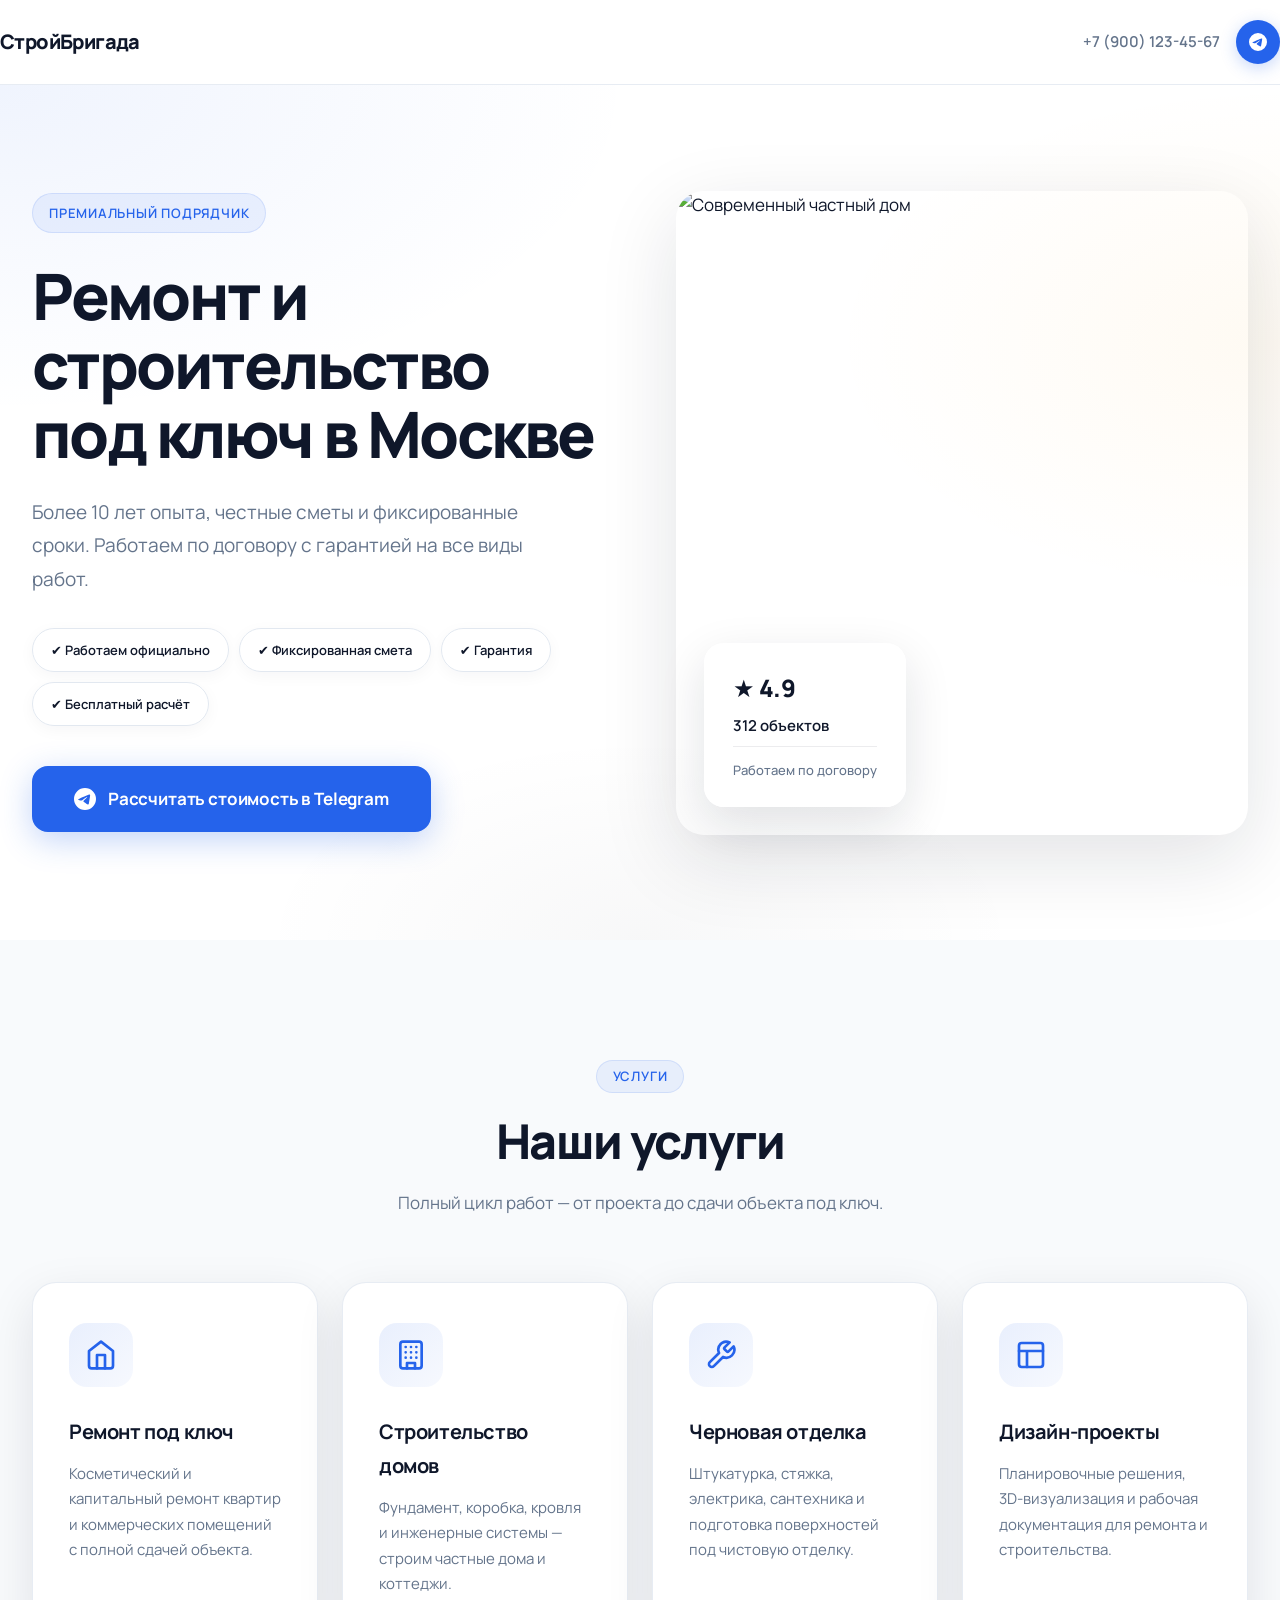
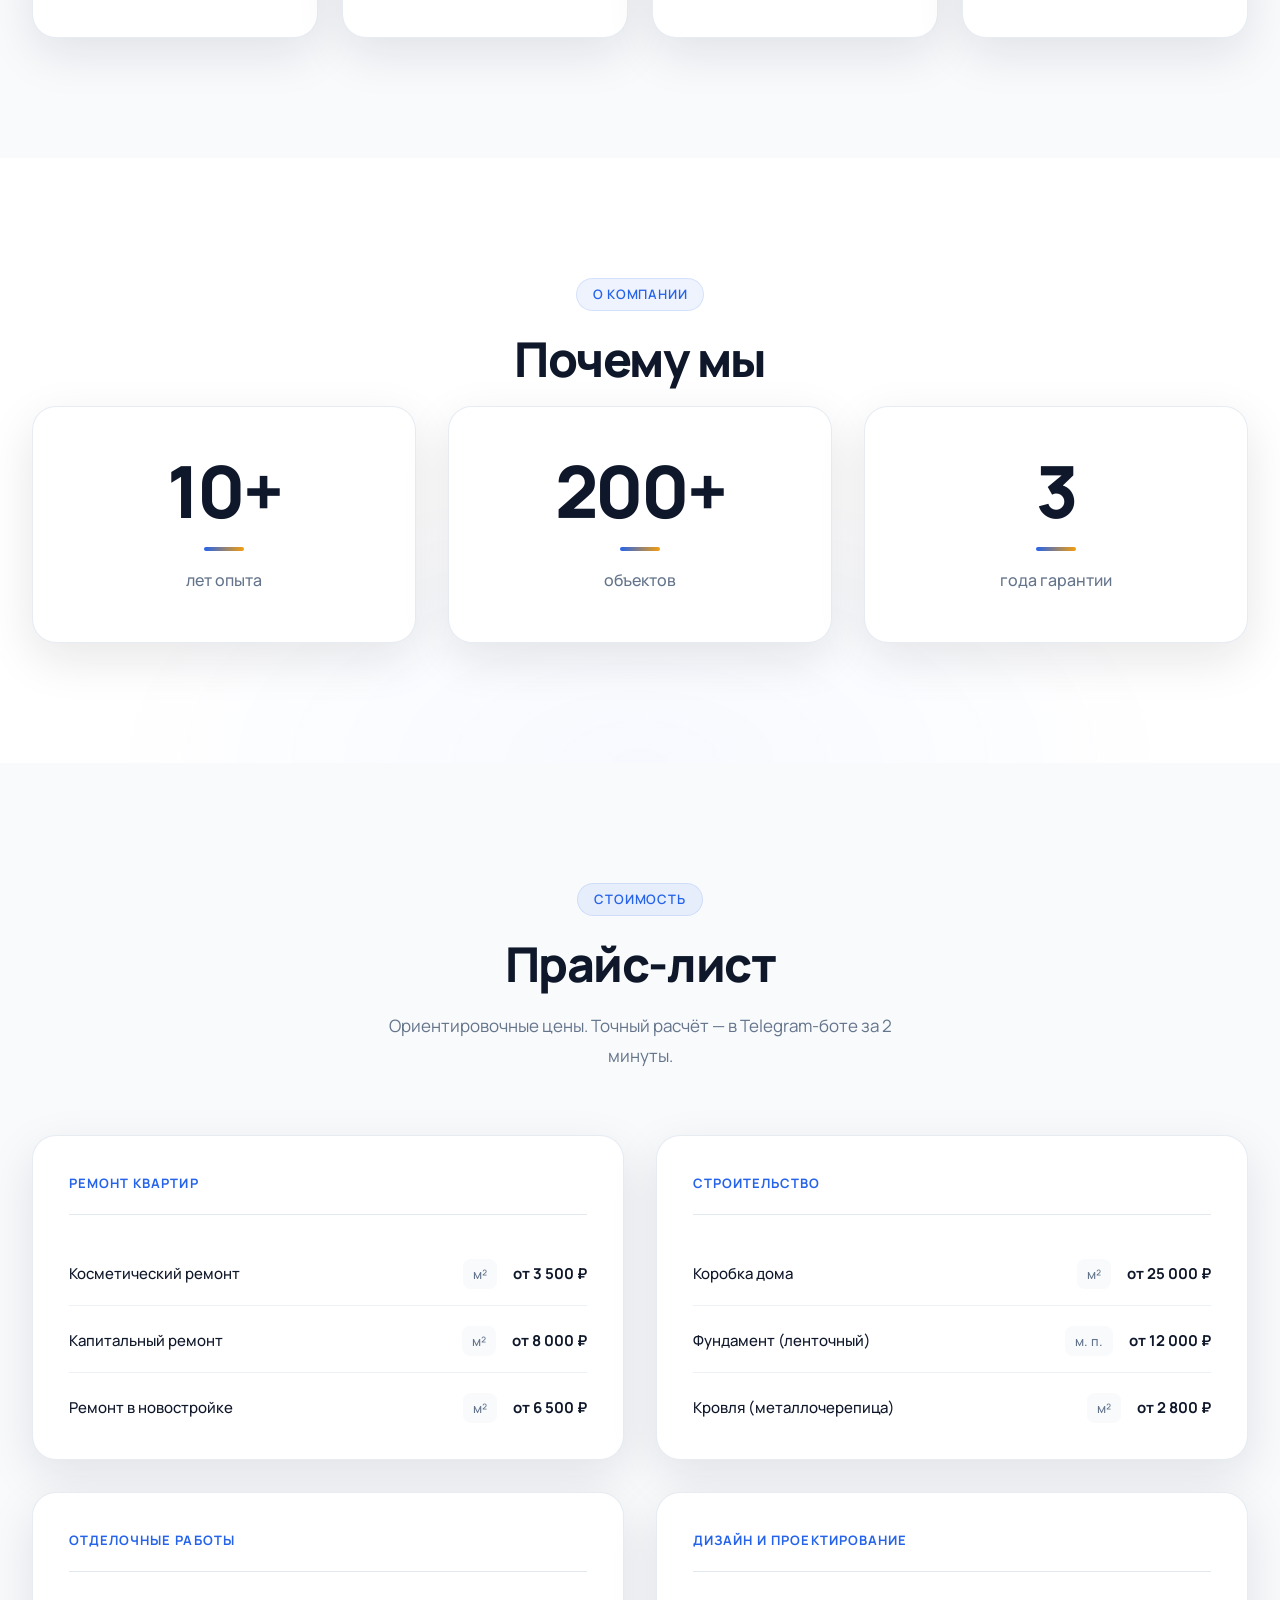
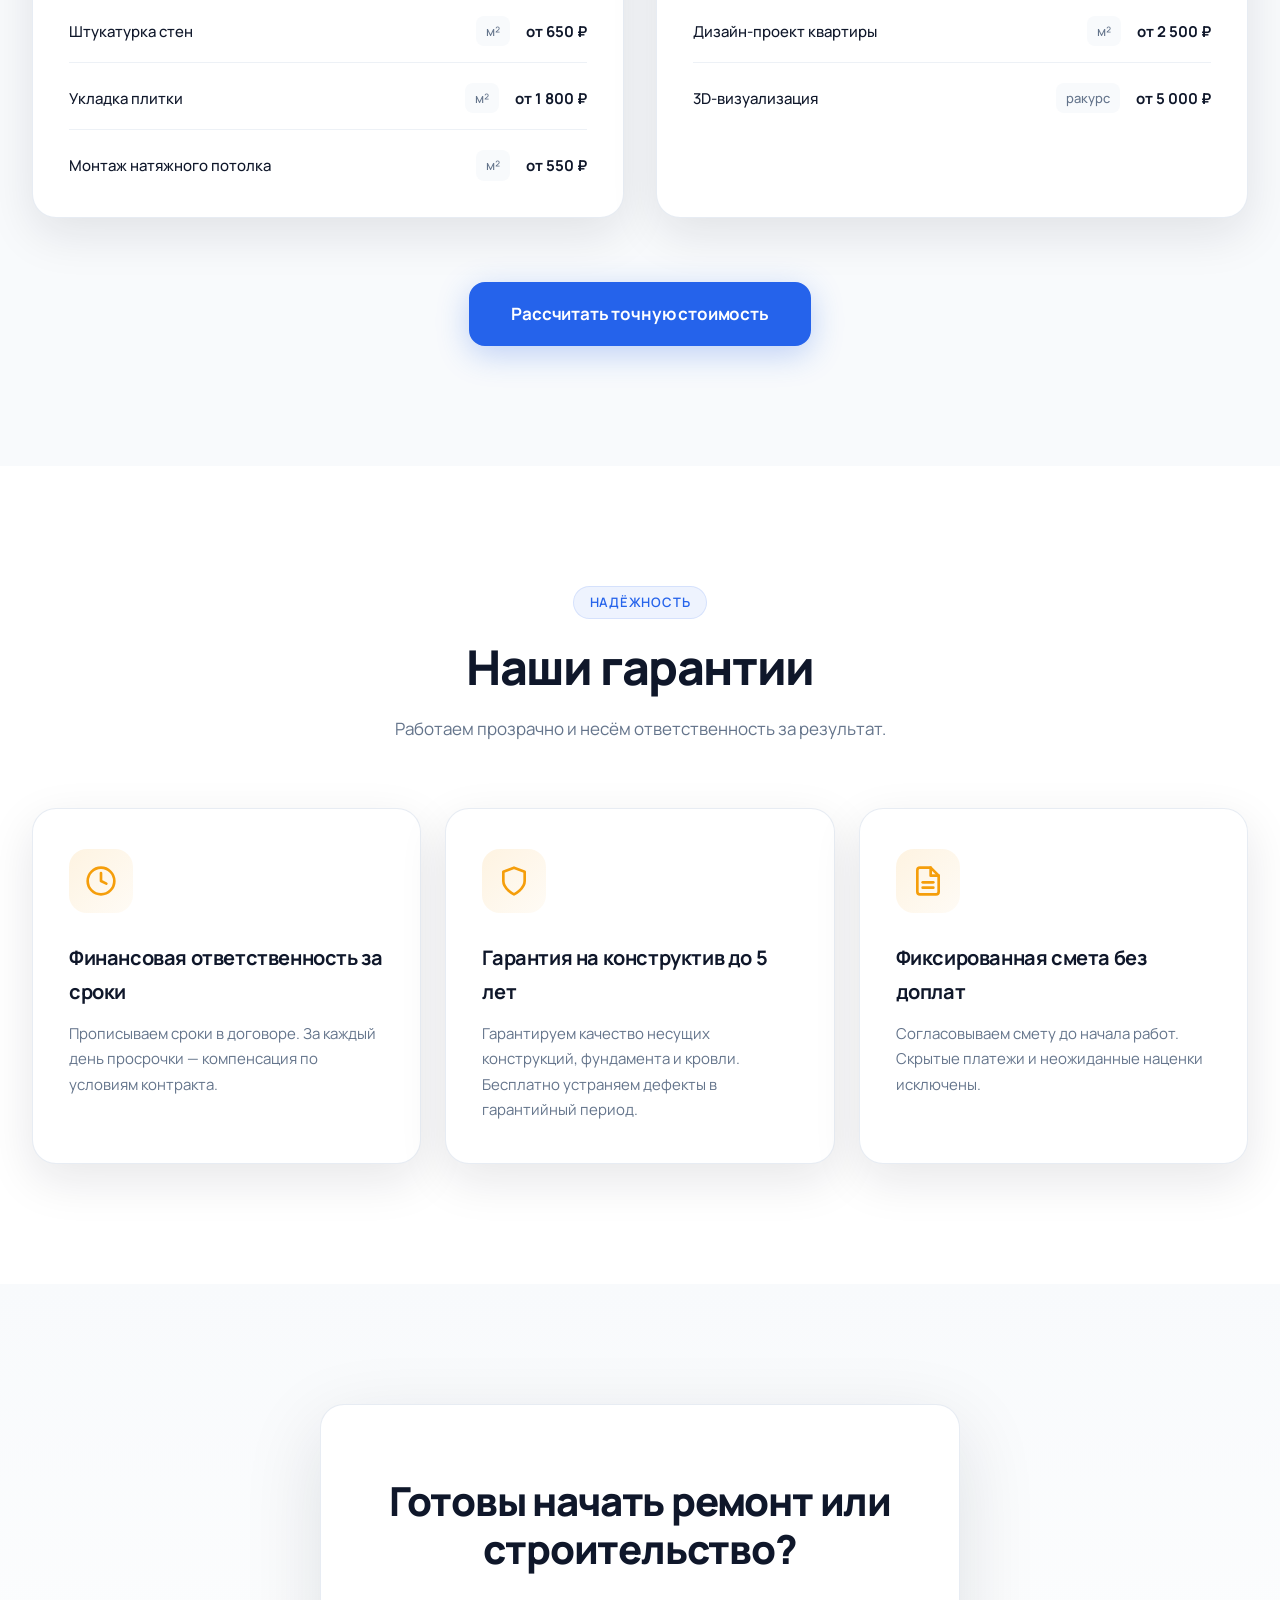
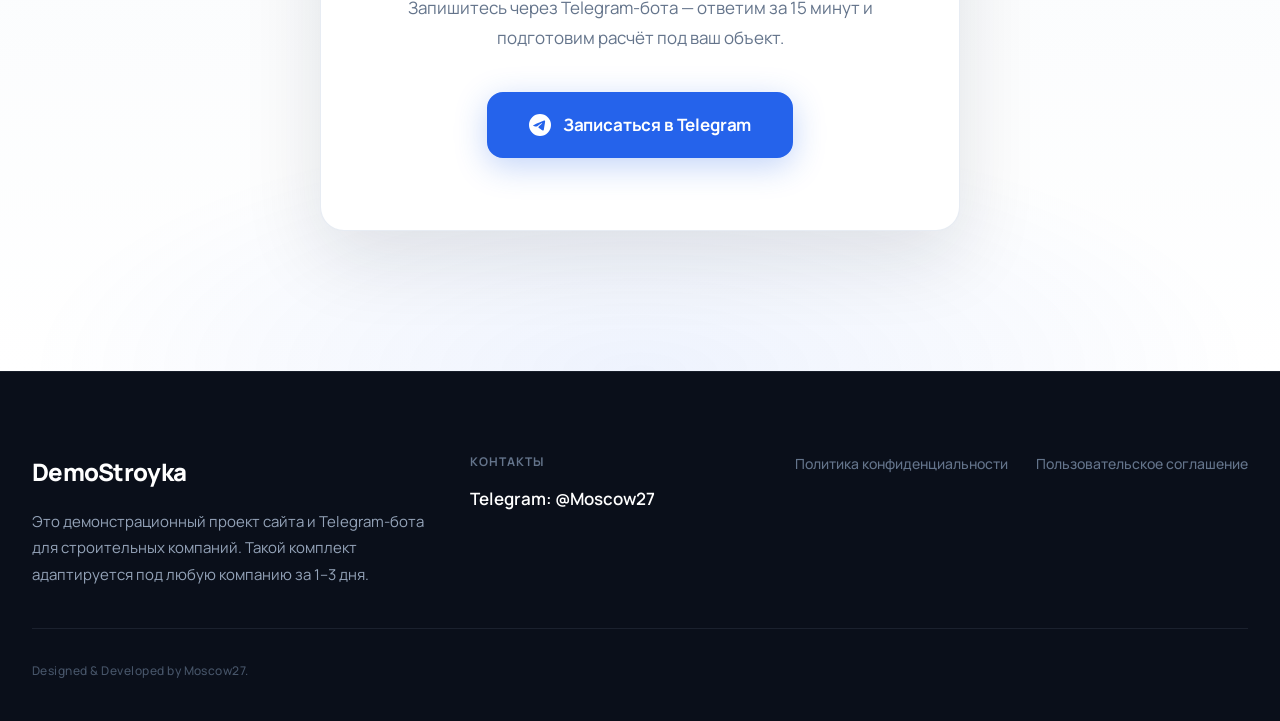
==== index.html @ a3ef2db3 "v4 fix" ====
<!DOCTYPE html>
<html lang="ru">
<head>
  <meta charset="UTF-8">
  <meta name="viewport" content="width=device-width, initial-scale=1.0">
  <title><!-- ЗАМЕНИ: название бригады -->СтройБригада — ремонт и строительство</title>

  <!-- Open Graph — превью ссылки в мессенджерах -->
  <meta property="og:title" content="СтройБригада — Ремонт и строительство под ключ">
  <meta property="og:description" content="Рассчитайте стоимость и запишитесь на замер прямо в нашем Telegram-боте за 1 минуту.">
  <meta property="og:type" content="website">
  <!-- ЗАМЕНИ: URL сайта после деплоя -->
  <meta property="og:url" content="https://example.com">

  <link rel="preconnect" href="https://fonts.googleapis.com">
  <link rel="preconnect" href="https://fonts.gstatic.com" crossorigin>
  <link href="https://fonts.googleapis.com/css2?family=Manrope:wght@400;500;600;700;800&display=swap" rel="stylesheet">
  <link rel="stylesheet" href="style.css">
</head>
<body>

  <!-- ЗАМЕНИ: ссылка на Telegram-бота (имя бота и параметр start) -->
  <!-- href="https://t.me/ИМЯ_БОТА?start=website" -->

  <!-- ========== ХЕДЕР ========== -->
  <header class="header">
    <div class="container header__inner">
      <a href="#" class="logo"><!-- ЗАМЕНИ: название бригады -->СтройБригада</a>
      <div class="header__contacts">
        <a href="tel:+79001234567" class="header__phone"><!-- ЗАМЕНИ: телефон -->+7 (900) 123-45-67</a>
        <a href="https://t.me/USERNAME?start=website" class="header__tg" target="_blank" rel="noopener" aria-label="Написать в Telegram">
          <svg width="18" height="18" viewBox="0 0 24 24" fill="currentColor" aria-hidden="true"><path d="M11.944 0A12 12 0 0 0 0 12a12 12 0 0 0 12 12 12 12 0 0 0 12-12A12 12 0 0 0 12 0a12 12 0 0 0-.056 0zm4.962 7.224c.1-.002.321.023.465.14a.506.506 0 0 1 .171.325c.016.093.036.306.02.472-.18 1.898-.962 6.502-1.36 8.627-.168.9-.499 1.201-.82 1.23-.696.065-1.225-.46-1.9-.902-1.056-.693-1.653-1.124-2.678-1.8-1.185-.78-.417-1.21.258-1.91.177-.184 3.247-2.977 3.307-3.23.007-.032.014-.15-.056-.212s-.174-.041-.249-.024c-.106.024-1.793 1.14-5.061 3.345-.48.33-.913.49-1.302.48-.428-.008-1.252-.241-1.865-.44-.752-.245-1.349-.374-1.297-.789.027-.216.325-.437.893-.663 3.498-1.524 5.83-2.529 6.998-3.014 3.332-1.386 4.025-1.627 4.476-1.635z"/></svg>
        </a>
      </div>
    </div>
  </header>

  <main>

    <!-- ========== HERO ========== -->
    <section class="hero animate-in">
      <div class="container hero__inner">
        <div class="hero__content">
          <span class="badge badge--hero">Премиальный подрядчик</span>
          <h1 class="hero__title">Ремонт и строительство под ключ в <!-- ЗАМЕНИ: город -->Москве</h1>
          <p class="hero__subtitle">Более <!-- ЗАМЕНИ: лет опыта -->10 лет опыта, честные сметы и фиксированные сроки. Работаем по договору с гарантией на все виды работ.</p>
          <ul class="hero__features">
            <li class="hero__feature">✔ Работаем официально</li>
            <li class="hero__feature">✔ Фиксированная смета</li>
            <li class="hero__feature">✔ Гарантия</li>
            <li class="hero__feature">✔ Бесплатный расчёт</li>
          </ul>
          <div class="hero__actions">
            <a href="https://t.me/USERNAME?start=website" class="btn btn--telegram" target="_blank" rel="noopener">
              <svg width="22" height="22" viewBox="0 0 24 24" fill="currentColor" aria-hidden="true"><path d="M11.944 0A12 12 0 0 0 0 12a12 12 0 0 0 12 12 12 12 0 0 0 12-12A12 12 0 0 0 12 0a12 12 0 0 0-.056 0zm4.962 7.224c.1-.002.321.023.465.14a.506.506 0 0 1 .171.325c.016.093.036.306.02.472-.18 1.898-.962 6.502-1.36 8.627-.168.9-.499 1.201-.82 1.23-.696.065-1.225-.46-1.9-.902-1.056-.693-1.653-1.124-2.678-1.8-1.185-.78-.417-1.21.258-1.91.177-.184 3.247-2.977 3.307-3.23.007-.032.014-.15-.056-.212s-.174-.041-.249-.024c-.106.024-1.793 1.14-5.061 3.345-.48.33-.913.49-1.302.48-.428-.008-1.252-.241-1.865-.44-.752-.245-1.349-.374-1.297-.789.027-.216.325-.437.893-.663 3.498-1.524 5.83-2.529 6.998-3.014 3.332-1.386 4.025-1.627 4.476-1.635z"/></svg>
              Рассчитать стоимость в Telegram
            </a>
          </div>
        </div>
        <div class="hero__media">
          <!-- ЗАМЕНИ: фото проекта -->
          <img
            class="hero__image"
            src="https://images.unsplash.com/photo-1600585154340-be6161a56a0c?w=1200&q=85&auto=format&fit=crop"
            alt="Современный частный дом"
            width="640"
            height="720"
            loading="eager"
          >
          <div class="hero__glass">
            <p class="hero__glass-rating">★ 4.9</p>
            <p class="hero__glass-stat">312 объектов</p>
            <p class="hero__glass-note">Работаем по договору</p>
          </div>
        </div>
      </div>
    </section>

    <!-- ========== УСЛУГИ ========== -->
    <section class="services animate-in" id="services">
      <div class="container">
        <h2 class="section-title" data-badge="Услуги">Наши услуги</h2>
        <p class="section-desc">Полный цикл работ — от проекта до сдачи объекта под ключ.</p>
        <div class="cards-grid">
          <article class="card">
            <span class="card__icon" aria-hidden="true">
              <svg width="32" height="32" viewBox="0 0 24 24" fill="none" stroke="currentColor" stroke-width="2" stroke-linecap="round" stroke-linejoin="round"><path d="M3 9l9-7 9 7v11a2 2 0 0 1-2 2H5a2 2 0 0 1-2-2z"/><polyline points="9 22 9 12 15 12 15 22"/></svg>
            </span>
            <h3 class="card__title">Ремонт под ключ</h3>
            <p class="card__text">Косметический и капитальный ремонт квартир и коммерческих помещений с полной сдачей объекта.</p>
          </article>
          <article class="card">
            <span class="card__icon" aria-hidden="true">
              <svg width="32" height="32" viewBox="0 0 24 24" fill="none" stroke="currentColor" stroke-width="2" stroke-linecap="round" stroke-linejoin="round"><rect x="4" y="2" width="16" height="20" rx="2"/><path d="M9 22v-4h6v4"/><path d="M8 6h.01M16 6h.01M12 6h.01M12 10h.01M12 14h.01M16 10h.01M8 10h.01M8 14h.01M16 14h.01"/></svg>
            </span>
            <h3 class="card__title">Строительство домов</h3>
            <p class="card__text">Фундамент, коробка, кровля и инженерные системы — строим частные дома и коттеджи.</p>
          </article>
          <article class="card">
            <span class="card__icon" aria-hidden="true">
              <svg width="32" height="32" viewBox="0 0 24 24" fill="none" stroke="currentColor" stroke-width="2" stroke-linecap="round" stroke-linejoin="round"><path d="M14.7 6.3a1 1 0 0 0 0 1.4l1.6 1.6a1 1 0 0 0 1.4 0l3.77-3.77a6 6 0 0 1-7.94 7.94l-6.91 6.91a2.12 2.12 0 0 1-3-3l6.91-6.91a6 6 0 0 1 7.94-7.94l-3.76 3.76z"/></svg>
            </span>
            <h3 class="card__title">Черновая отделка</h3>
            <p class="card__text">Штукатурка, стяжка, электрика, сантехника и подготовка поверхностей под чистовую отделку.</p>
          </article>
          <article class="card">
            <span class="card__icon" aria-hidden="true">
              <svg width="32" height="32" viewBox="0 0 24 24" fill="none" stroke="currentColor" stroke-width="2" stroke-linecap="round" stroke-linejoin="round"><rect x="3" y="3" width="18" height="18" rx="2"/><path d="M3 9h18M9 21V9"/></svg>
            </span>
            <h3 class="card__title">Дизайн-проекты</h3>
            <p class="card__text">Планировочные решения, 3D-визуализация и рабочая документация для ремонта и строительства.</p>
          </article>
        </div>
      </div>
    </section>

    <!-- ========== ПОЧЕМУ МЫ ========== -->
    <section class="stats animate-in">
      <div class="container">
        <h2 class="section-title" data-badge="О компании">Почему мы</h2>
        <div class="stats__grid">
          <div class="stat">
            <span class="stat__number"><!-- ЗАМЕНИ: лет опыта -->10+</span>
            <span class="stat__label">лет опыта</span>
          </div>
          <div class="stat">
            <span class="stat__number"><!-- ЗАМЕНИ: количество объектов -->200+</span>
            <span class="stat__label">объектов</span>
          </div>
          <div class="stat">
            <span class="stat__number"><!-- ЗАМЕНИ: гарантия -->3</span>
            <span class="stat__label">года гарантии</span>
          </div>
        </div>
      </div>
    </section>

    <!-- ========== ПРАЙС-ЛИСТ ========== -->
    <section class="pricing animate-in" id="pricing">
      <div class="container">
        <h2 class="section-title" data-badge="Стоимость">Прайс-лист</h2>
        <p class="section-desc">Ориентировочные цены. Точный расчёт — в Telegram-боте за 2 минуты.</p>
        <div class="pricing__cards">
          <div class="pricing__group">
            <h3 class="pricing__group-title">Ремонт квартир</h3>
            <ul class="pricing__list">
              <li class="pricing__item"><span class="pricing__item-name">Косметический ремонт</span><span class="pricing__item-meta">м²</span><span class="pricing__item-price"><!-- ЗАМЕНИ: цена -->от 3 500 ₽</span></li>
              <li class="pricing__item"><span class="pricing__item-name">Капитальный ремонт</span><span class="pricing__item-meta">м²</span><span class="pricing__item-price"><!-- ЗАМЕНИ: цена -->от 8 000 ₽</span></li>
              <li class="pricing__item"><span class="pricing__item-name">Ремонт в новостройке</span><span class="pricing__item-meta">м²</span><span class="pricing__item-price"><!-- ЗАМЕНИ: цена -->от 6 500 ₽</span></li>
            </ul>
          </div>
          <div class="pricing__group">
            <h3 class="pricing__group-title">Строительство</h3>
            <ul class="pricing__list">
              <li class="pricing__item"><span class="pricing__item-name">Коробка дома</span><span class="pricing__item-meta">м²</span><span class="pricing__item-price"><!-- ЗАМЕНИ: цена -->от 25 000 ₽</span></li>
              <li class="pricing__item"><span class="pricing__item-name">Фундамент (ленточный)</span><span class="pricing__item-meta">м. п.</span><span class="pricing__item-price"><!-- ЗАМЕНИ: цена -->от 12 000 ₽</span></li>
              <li class="pricing__item"><span class="pricing__item-name">Кровля (металлочерепица)</span><span class="pricing__item-meta">м²</span><span class="pricing__item-price"><!-- ЗАМЕНИ: цена -->от 2 800 ₽</span></li>
            </ul>
          </div>
          <div class="pricing__group">
            <h3 class="pricing__group-title">Отделочные работы</h3>
            <ul class="pricing__list">
              <li class="pricing__item"><span class="pricing__item-name">Штукатурка стен</span><span class="pricing__item-meta">м²</span><span class="pricing__item-price"><!-- ЗАМЕНИ: цена -->от 650 ₽</span></li>
              <li class="pricing__item"><span class="pricing__item-name">Укладка плитки</span><span class="pricing__item-meta">м²</span><span class="pricing__item-price"><!-- ЗАМЕНИ: цена -->от 1 800 ₽</span></li>
              <li class="pricing__item"><span class="pricing__item-name">Монтаж натяжного потолка</span><span class="pricing__item-meta">м²</span><span class="pricing__item-price"><!-- ЗАМЕНИ: цена -->от 550 ₽</span></li>
            </ul>
          </div>
          <div class="pricing__group">
            <h3 class="pricing__group-title">Дизайн и проектирование</h3>
            <ul class="pricing__list">
              <li class="pricing__item"><span class="pricing__item-name">Дизайн-проект квартиры</span><span class="pricing__item-meta">м²</span><span class="pricing__item-price"><!-- ЗАМЕНИ: цена -->от 2 500 ₽</span></li>
              <li class="pricing__item"><span class="pricing__item-name">3D-визуализация</span><span class="pricing__item-meta">ракурс</span><span class="pricing__item-price"><!-- ЗАМЕНИ: цена -->от 5 000 ₽</span></li>
            </ul>
          </div>
        </div>
        <div class="pricing__cta">
          <a href="https://t.me/USERNAME?start=website" class="btn btn--telegram" target="_blank" rel="noopener">Рассчитать точную стоимость</a>
        </div>
      </div>
    </section>

    <!-- ========== ГАРАНТИИ ========== -->
    <section class="guarantees animate-in" id="guarantees">
      <div class="container">
        <h2 class="section-title" data-badge="Надёжность">Наши гарантии</h2>
        <p class="section-desc">Работаем прозрачно и несём ответственность за результат.</p>
        <div class="cards-grid cards-grid--3">
          <article class="card card--guarantee">
            <span class="card__icon" aria-hidden="true">
              <svg width="32" height="32" viewBox="0 0 24 24" fill="none" stroke="currentColor" stroke-width="2" stroke-linecap="round" stroke-linejoin="round"><circle cx="12" cy="12" r="10"/><polyline points="12 6 12 12 16 14"/></svg>
            </span>
            <h3 class="card__title">Финансовая ответственность за сроки</h3>
            <p class="card__text">Прописываем сроки в договоре. За каждый день просрочки — компенсация по условиям контракта.</p>
          </article>
          <article class="card card--guarantee">
            <span class="card__icon" aria-hidden="true">
              <svg width="32" height="32" viewBox="0 0 24 24" fill="none" stroke="currentColor" stroke-width="2" stroke-linecap="round" stroke-linejoin="round"><path d="M12 22s8-4 8-10V5l-8-3-8 3v7c0 6 8 10 8 10z"/></svg>
            </span>
            <h3 class="card__title">Гарантия на конструктив до 5 лет</h3>
            <p class="card__text">Гарантируем качество несущих конструкций, фундамента и кровли. Бесплатно устраняем дефекты в гарантийный период.</p>
          </article>
          <article class="card card--guarantee">
            <span class="card__icon" aria-hidden="true">
              <svg width="32" height="32" viewBox="0 0 24 24" fill="none" stroke="currentColor" stroke-width="2" stroke-linecap="round" stroke-linejoin="round"><path d="M14 2H6a2 2 0 0 0-2 2v16a2 2 0 0 0 2 2h12a2 2 0 0 0 2-2V8z"/><polyline points="14 2 14 8 20 8"/><line x1="16" y1="13" x2="8" y2="13"/><line x1="16" y1="17" x2="8" y2="17"/></svg>
            </span>
            <h3 class="card__title">Фиксированная смета без доплат</h3>
            <p class="card__text">Согласовываем смету до начала работ. Скрытые платежи и неожиданные наценки исключены.</p>
          </article>
        </div>
      </div>
    </section>

    <!-- ========== CTA ========== -->
    <section class="cta animate-in">
      <div class="container cta__inner">
        <h2 class="cta__title">Готовы начать ремонт или строительство?</h2>
        <p class="cta__text">Запишитесь через Telegram-бота — ответим за 15 минут и подготовим расчёт под ваш объект.</p>
        <a href="https://t.me/USERNAME?start=website" class="btn btn--telegram" target="_blank" rel="noopener">
          <svg width="22" height="22" viewBox="0 0 24 24" fill="currentColor" aria-hidden="true"><path d="M11.944 0A12 12 0 0 0 0 12a12 12 0 0 0 12 12 12 12 0 0 0 12-12A12 12 0 0 0 12 0a12 12 0 0 0-.056 0zm4.962 7.224c.1-.002.321.023.465.14a.506.506 0 0 1 .171.325c.016.093.036.306.02.472-.18 1.898-.962 6.502-1.36 8.627-.168.9-.499 1.201-.82 1.23-.696.065-1.225-.46-1.9-.902-1.056-.693-1.653-1.124-2.678-1.8-1.185-.78-.417-1.21.258-1.91.177-.184 3.247-2.977 3.307-3.23.007-.032.014-.15-.056-.212s-.174-.041-.249-.024c-.106.024-1.793 1.14-5.061 3.345-.48.33-.913.49-1.302.48-.428-.008-1.252-.241-1.865-.44-.752-.245-1.349-.374-1.297-.789.027-.216.325-.437.893-.663 3.498-1.524 5.83-2.529 6.998-3.014 3.332-1.386 4.025-1.627 4.476-1.635z"/></svg>
          Записаться в Telegram
        </a>
      </div>
    </section>

  </main>

  <!-- ========== FOOTER ========== -->
  <footer class="footer">
    <div class="container">
      <div class="footer__inner">
        <div class="footer__main">
          <p class="footer__brand">DemoStroyka</p>
          <p class="footer__desc">Это демонстрационный проект сайта и Telegram-бота для строительных компаний. Такой комплект адаптируется под любую компанию за 1–3 дня.</p>
        </div>
        <div class="footer__contact">
          <p class="footer__contact-label">Контакты</p>
          <a href="https://t.me/Moscow27" class="footer__telegram" target="_blank" rel="noopener">Telegram: @Moscow27</a>
        </div>
        <nav class="footer__nav" aria-label="Юридическая информация">
          <a href="#" class="footer__link">Политика конфиденциальности</a>
          <a href="#" class="footer__link">Пользовательское соглашение</a>
        </nav>
        <p class="footer__credit">Designed &amp; Developed by Moscow27.</p>
      </div>
    </div>
  </footer>

  <!-- Плавающая кнопка Telegram — только мобильные -->
  <a href="https://t.me/USERNAME?start=website" class="tg-floating-button" target="_blank" rel="noopener" aria-label="Записаться в Telegram-боте">
    <svg width="28" height="28" viewBox="0 0 24 24" fill="currentColor" aria-hidden="true"><path d="M11.944 0A12 12 0 0 0 0 12a12 12 0 0 0 12 12 12 12 0 0 0 12-12A12 12 0 0 0 12 0a12 12 0 0 0-.056 0zm4.962 7.224c.1-.002.321.023.465.14a.506.506 0 0 1 .171.325c.016.093.036.306.02.472-.18 1.898-.962 6.502-1.36 8.627-.168.9-.499 1.201-.82 1.23-.696.065-1.225-.46-1.9-.902-1.056-.693-1.653-1.124-2.678-1.8-1.185-.78-.417-1.21.258-1.91.177-.184 3.247-2.977 3.307-3.23.007-.032.014-.15-.056-.212s-.174-.041-.249-.024c-.106.024-1.793 1.14-5.061 3.345-.48.33-.913.49-1.302.48-.428-.008-1.252-.241-1.865-.44-.752-.245-1.349-.374-1.297-.789.027-.216.325-.437.893-.663 3.498-1.524 5.83-2.529 6.998-3.014 3.332-1.386 4.025-1.627 4.476-1.635z"/></svg>
  </a>

</body>
</html>
---- style.css ----
/* ===== Design Tokens ===== */
:root {
  --color-dark: #0F172A;
  --color-blue: #2563EB;
  --color-blue-dark: #1D4ED8;
  --color-accent: #F59E0B;
  --color-bg: #FFFFFF;
  --color-bg-soft: #F8FAFC;
  --color-text: #0F172A;
  --color-text-muted: #64748B;
  --color-border: #E2E8F0;
  --radius-card: 24px;
  --radius-hero: 28px;
  --radius-btn: 16px;
  --shadow-soft: 0 8px 32px rgba(15, 23, 42, 0.08);
  --shadow-card: 0 16px 48px rgba(15, 23, 42, 0.1);
  --shadow-hover: 0 32px 64px rgba(15, 23, 42, 0.16);
  --shadow-premium: 0 24px 80px rgba(15, 23, 42, 0.12);
  --transition: 300ms cubic-bezier(0.4, 0, 0.2, 1);
  --transition-slow: 400ms cubic-bezier(0.4, 0, 0.2, 1);
  --container: 1280px;
}

/* ===== Reset & Base ===== */
*,
*::before,
*::after {
  box-sizing: border-box;
  margin: 0;
  padding: 0;
}

html {
  scroll-behavior: smooth;
}

body {
  font-family: 'Manrope', system-ui, sans-serif;
  font-size: 17px;
  line-height: 1.7;
  color: var(--color-text);
  background: var(--color-bg);
  -webkit-font-smoothing: antialiased;
}

img {
  max-width: 100%;
  display: block;
}

a {
  color: inherit;
  text-decoration: none;
}

ul {
  list-style: none;
}

.container {
  width: 100%;
  max-width: var(--container);
  margin: 0 auto;
  padding: 0 32px;
}

/* ===== Animations ===== */
@keyframes fadeUp {
  from {
    opacity: 0;
    transform: translateY(32px);
  }
  to {
    opacity: 1;
    transform: translateY(0);
  }
}

@keyframes float {
  0%, 100% { transform: translateY(0); }
  50% { transform: translateY(-6px); }
}

@keyframes shimmer {
  0% { opacity: 0.6; }
  50% { opacity: 1; }
  100% { opacity: 0.6; }
}

@keyframes scaleIn {
  from {
    opacity: 0;
    transform: scale(0.92);
  }
  to {
    opacity: 1;
    transform: scale(1);
  }
}
@keyframes tg-pulse {
  0% {
    box-shadow: 0 8px 24px rgba(37, 99, 235, 0.35), 0 0 0 0 rgba(37, 99, 235, 0.4);
  }
  70% {
    box-shadow: 0 8px 24px rgba(37, 99, 235, 0.35), 0 0 0 16px rgba(37, 99, 235, 0);
  }
  100% {
    box-shadow: 0 8px 24px rgba(37, 99, 235, 0.35), 0 0 0 0 rgba(37, 99, 235, 0);
  }
}

.animate-in {
  animation: fadeUp 0.9s cubic-bezier(0.22, 1, 0.36, 1) both;
}

.hero.animate-in { animation-delay: 0.05s; }
.services.animate-in { animation-delay: 0.1s; }
.stats.animate-in { animation-delay: 0.15s; }
.pricing.animate-in { animation-delay: 0.2s; }
.guarantees.animate-in { animation-delay: 0.25s; }
.cta.animate-in { animation-delay: 0.3s; }

/* ===== Badges ===== */
.badge {
  display: inline-flex;
  align-items: center;
  padding: 8px 16px;
  font-size: 0.8125rem;
  font-weight: 600;
  letter-spacing: 0.06em;
  text-transform: uppercase;
  color: var(--color-blue);
  background: rgba(37, 99, 235, 0.08);
  border: 1px solid rgba(37, 99, 235, 0.12);
  border-radius: 100px;
}

.badge--hero {
  margin-bottom: 28px;
}

#services .section-title::before,
.stats .section-title::before,
#pricing .section-title::before,
#guarantees .section-title::before {
  content: attr(data-badge);
  display: block;
  width: fit-content;
  margin: 0 auto 20px;
  padding: 8px 16px;
  font-size: 0.8125rem;
  font-weight: 600;
  letter-spacing: 0.06em;
  text-transform: uppercase;
  color: var(--color-blue);
  background: rgba(37, 99, 235, 0.08);
  border: 1px solid rgba(37, 99, 235, 0.12);
  border-radius: 100px;
}

/* ===== Typography ===== */
.section-title {
  font-size: clamp(2rem, 4vw, 3rem);
  font-weight: 800;
  letter-spacing: -0.03em;
  line-height: 1.15;
  text-align: center;
  margin-bottom: 20px;
  color: var(--color-dark);
}

.section-desc {
  text-align: center;
  color: var(--color-text-muted);
  max-width: 560px;
  margin: 0 auto 64px;
  font-size: 1.0625rem;
  line-height: 1.75;
}

/* ===== Buttons ===== */
.btn {
  display: inline-flex;
  align-items: center;
  justify-content: center;
  gap: 12px;
  padding: 20px 40px;
  font-family: inherit;
  font-size: 1.0625rem;
  font-weight: 700;
  line-height: 1.2;
  letter-spacing: -0.01em;
  border-radius: var(--radius-btn);
  border: 2px solid transparent;
  cursor: pointer;
  transition: background-color var(--transition), border-color var(--transition),
              transform var(--transition), box-shadow var(--transition);
}

.btn:active {
  transform: translateY(0);
}

.btn--telegram {
  background: var(--color-blue);
  color: #ffffff;
  border-color: var(--color-blue);
  box-shadow: 0 8px 32px rgba(37, 99, 235, 0.28);
}

.btn--telegram:hover {
  background: var(--color-blue-dark);
  border-color: var(--color-blue-dark);
  transform: translateY(-4px);
  box-shadow: 0 16px 48px rgba(37, 99, 235, 0.35);
}

.btn--telegram svg {
  flex-shrink: 0;
}

/* ===== Header ===== */
.header {
  position: sticky;
  top: 0;
  z-index: 100;
  background: rgba(255, 255, 255, 0.85);
  backdrop-filter: blur(16px);
  -webkit-backdrop-filter: blur(16px);
  border-bottom: 1px solid rgba(226, 232, 240, 0.8);
}

.header__inner {
  display: flex;
  align-items: center;
  justify-content: space-between;
  gap: 16px;
  padding: 20px 0;
}

.logo {
  font-size: 1.25rem;
  font-weight: 800;
  letter-spacing: -0.03em;
  color: var(--color-dark);
  flex-shrink: 0;
}

.header__contacts {
  display: flex;
  align-items: center;
  gap: 16px;
  flex-shrink: 0;
}

.header__phone {
  font-size: 0.9375rem;
  font-weight: 600;
  color: var(--color-text-muted);
  white-space: nowrap;
  transition: color var(--transition);
}

.header__phone:hover {
  color: var(--color-blue);
}

.header__tg {
  display: flex;
  align-items: center;
  justify-content: center;
  width: 44px;
  height: 44px;
  border-radius: 50%;
  background: var(--color-blue);
  color: #ffffff;
  flex-shrink: 0;
  box-shadow: 0 4px 16px rgba(37, 99, 235, 0.25);
  transition: background-color var(--transition), transform var(--transition), box-shadow var(--transition);
}

.header__tg:hover {
  background: var(--color-blue-dark);
  transform: translateY(-2px);
  box-shadow: 0 8px 24px rgba(37, 99, 235, 0.35);
}

/* ===== Hero ===== */
.hero {
  min-height: 95vh;
  display: flex;
  align-items: center;
  padding: 48px 0;
  background:
    radial-gradient(ellipse 90% 70% at 0% 0%, rgba(37, 99, 235, 0.07) 0%, transparent 55%),
    radial-gradient(ellipse 70% 60% at 100% 30%, rgba(245, 158, 11, 0.05) 0%, transparent 50%),
    radial-gradient(ellipse 50% 40% at 50% 100%, rgba(15, 23, 42, 0.03) 0%, transparent 60%),
    var(--color-bg);
}

.hero .container {
  width: 100%;
}

.hero__inner {
  display: grid;
  grid-template-columns: 1fr 1fr;
  align-items: center;
  gap: 72px;
}

.hero__content {
  max-width: 580px;
}

.hero__title {
  font-size: clamp(2.5rem, 5vw, 4.25rem);
  font-weight: 800;
  letter-spacing: -0.04em;
  line-height: 1.08;
  margin-bottom: 28px;
  color: var(--color-dark);
  animation: fadeUp 0.9s cubic-bezier(0.22, 1, 0.36, 1) 0.1s both;
}

.hero__subtitle {
  font-size: clamp(1.0625rem, 2vw, 1.1875rem);
  color: var(--color-text-muted);
  margin-bottom: 32px;
  line-height: 1.75;
  max-width: 520px;
  animation: fadeUp 0.9s cubic-bezier(0.22, 1, 0.36, 1) 0.2s both;
}

.hero__features {
  display: flex;
  flex-wrap: wrap;
  gap: 10px;
  margin-bottom: 40px;
  animation: fadeUp 0.9s cubic-bezier(0.22, 1, 0.36, 1) 0.3s both;
}

.hero__feature {
  padding: 10px 18px;
  font-size: 0.8125rem;
  font-weight: 600;
  color: var(--color-dark);
  background: rgba(255, 255, 255, 0.9);
  border: 1px solid var(--color-border);
  border-radius: 100px;
  box-shadow: 0 4px 16px rgba(15, 23, 42, 0.04);
  transition: transform var(--transition), box-shadow var(--transition), border-color var(--transition);
}

.hero__feature:hover {
  transform: translateY(-2px);
  border-color: rgba(37, 99, 235, 0.2);
  box-shadow: 0 8px 24px rgba(15, 23, 42, 0.08);
}

.hero__actions {
  display: flex;
  animation: fadeUp 0.9s cubic-bezier(0.22, 1, 0.36, 1) 0.4s both;
}

.hero__media {
  position: relative;
  animation: scaleIn 1s cubic-bezier(0.22, 1, 0.36, 1) 0.25s both;
}

.hero__image {
  width: 100%;
  height: 100%;
  min-height: 560px;
  object-fit: cover;
  border-radius: var(--radius-hero);
  box-shadow: var(--shadow-premium);
  transition: transform var(--transition-slow), box-shadow var(--transition-slow);
}

.hero__media:hover .hero__image {
  transform: scale(1.03);
  box-shadow: var(--shadow-hover);
}

.hero__glass {
  position: absolute;
  left: 28px;
  bottom: 28px;
  padding: 24px 28px;
  background: rgba(255, 255, 255, 0.72);
  backdrop-filter: blur(20px);
  -webkit-backdrop-filter: blur(20px);
  border: 1px solid rgba(255, 255, 255, 0.8);
  border-radius: 20px;
  box-shadow: 0 16px 48px rgba(15, 23, 42, 0.12);
  animation: float 4s ease-in-out infinite;
}

.hero__glass-rating {
  font-size: 1.5rem;
  font-weight: 800;
  letter-spacing: -0.02em;
  color: var(--color-dark);
  margin-bottom: 4px;
}

.hero__glass-stat {
  font-size: 0.9375rem;
  font-weight: 600;
  color: var(--color-dark);
  margin-bottom: 8px;
}

.hero__glass-note {
  font-size: 0.8125rem;
  font-weight: 500;
  color: var(--color-text-muted);
  padding-top: 12px;
  border-top: 1px solid rgba(15, 23, 42, 0.08);
}

/* ===== Cards Grid ===== */
.cards-grid {
  display: grid;
  grid-template-columns: repeat(2, 1fr);
  gap: 24px;
}

.cards-grid--3 {
  grid-template-columns: 1fr;
}

.card {
  padding: 40px 36px;
  border: 1px solid rgba(226, 232, 240, 0.8);
  border-radius: var(--radius-card);
  background: var(--color-bg);
  box-shadow: var(--shadow-card);
  transition: border-color var(--transition), box-shadow var(--transition-slow), transform var(--transition-slow);
}

.card:hover {
  border-color: rgba(37, 99, 235, 0.12);
  box-shadow: var(--shadow-hover);
  transform: translateY(-8px);
}

.card__icon {
  display: flex;
  align-items: center;
  justify-content: center;
  width: 64px;
  height: 64px;
  margin-bottom: 28px;
  border-radius: 18px;
  background: linear-gradient(135deg, rgba(37, 99, 235, 0.1) 0%, rgba(37, 99, 235, 0.04) 100%);
  color: var(--color-blue);
}

.card--guarantee .card__icon {
  background: linear-gradient(135deg, rgba(245, 158, 11, 0.12) 0%, rgba(245, 158, 11, 0.04) 100%);
  color: var(--color-accent);
}

.card__title {
  font-size: 1.25rem;
  font-weight: 700;
  letter-spacing: -0.02em;
  margin-bottom: 12px;
  color: var(--color-dark);
}

.card__text {
  font-size: 0.9375rem;
  color: var(--color-text-muted);
  line-height: 1.7;
}

/* ===== Services ===== */
.services {
  padding: 120px 0;
  background: var(--color-bg-soft);
}

/* ===== Stats ===== */
.stats {
  padding: 120px 0;
  background:
    radial-gradient(ellipse 70% 80% at 50% 100%, rgba(37, 99, 235, 0.04) 0%, transparent 60%),
    var(--color-bg);
}

.stats__grid {
  display: grid;
  grid-template-columns: repeat(3, 1fr);
  gap: 32px;
}

.stat {
  padding: 48px 32px;
  text-align: center;
  background: var(--color-bg);
  border: 1px solid rgba(226, 232, 240, 0.8);
  border-radius: var(--radius-card);
  box-shadow: var(--shadow-card);
  transition: transform var(--transition-slow), box-shadow var(--transition-slow);
}

.stat:hover {
  transform: translateY(-8px);
  box-shadow: var(--shadow-hover);
}

.stat__number {
  display: block;
  font-size: clamp(3rem, 6vw, 4.5rem);
  font-weight: 800;
  letter-spacing: -0.04em;
  color: var(--color-dark);
  line-height: 1;
}

.stat__number::after {
  content: '';
  display: block;
  width: 40px;
  height: 4px;
  margin: 20px auto 0;
  background: linear-gradient(90deg, var(--color-blue), var(--color-accent));
  border-radius: 2px;
}

.stat__label {
  display: block;
  margin-top: 16px;
  font-size: 1rem;
  font-weight: 500;
  color: var(--color-text-muted);
}

/* ===== Pricing Cards ===== */
.pricing {
  padding: 120px 0;
  background: var(--color-bg-soft);
}

.pricing__cards {
  display: grid;
  grid-template-columns: repeat(2, 1fr);
  gap: 32px;
}

.pricing__group {
  padding: 36px;
  background: var(--color-bg);
  border: 1px solid rgba(226, 232, 240, 0.8);
  border-radius: var(--radius-card);
  box-shadow: var(--shadow-card);
  transition: transform var(--transition-slow), box-shadow var(--transition-slow);
}

.pricing__group:hover {
  transform: translateY(-8px);
  box-shadow: var(--shadow-hover);
}

.pricing__group-title {
  font-size: 0.8125rem;
  font-weight: 700;
  letter-spacing: 0.08em;
  text-transform: uppercase;
  color: var(--color-blue);
  margin-bottom: 28px;
  padding-bottom: 20px;
  border-bottom: 1px solid var(--color-border);
}

.pricing__list {
  display: flex;
  flex-direction: column;
  gap: 4px;
}

.pricing__item {
  display: grid;
  grid-template-columns: 1fr auto auto;
  align-items: center;
  gap: 16px;
  padding: 16px 0;
  border-bottom: 1px solid rgba(226, 232, 240, 0.6);
  transition: padding-left var(--transition);
}

.pricing__item:last-child {
  border-bottom: none;
  padding-bottom: 0;
}

.pricing__item:hover {
  padding-left: 8px;
}

.pricing__item-name {
  font-size: 0.9375rem;
  font-weight: 500;
  color: var(--color-dark);
}

.pricing__item-meta {
  font-size: 0.8125rem;
  font-weight: 500;
  color: var(--color-text-muted);
  padding: 4px 10px;
  background: var(--color-bg-soft);
  border-radius: 8px;
}

.pricing__item-price {
  font-size: 0.9375rem;
  font-weight: 700;
  color: var(--color-dark);
  white-space: nowrap;
}

.pricing__cta {
  display: flex;
  justify-content: center;
  margin-top: 64px;
}

/* ===== Guarantees ===== */
.guarantees {
  padding: 120px 0;
  background: var(--color-bg);
}

/* ===== CTA Section ===== */
.cta {
  padding: 120px 0 140px;
  background:
    radial-gradient(ellipse 80% 60% at 50% 100%, rgba(37, 99, 235, 0.08) 0%, transparent 60%),
    linear-gradient(180deg, var(--color-bg-soft) 0%, var(--color-bg) 100%);
}

.cta__inner {
  display: flex;
  flex-direction: column;
  align-items: center;
  text-align: center;
  max-width: 640px;
  margin: 0 auto;
  padding: 72px 48px;
  background: var(--color-bg);
  border: 1px solid rgba(226, 232, 240, 0.8);
  border-radius: var(--radius-card);
  box-shadow: var(--shadow-premium);
  transition: transform var(--transition-slow), box-shadow var(--transition-slow);
}

.cta__inner:hover {
  transform: translateY(-4px);
  box-shadow: var(--shadow-hover);
}

/* ===== Footer ===== */
.footer {
  padding: 80px 0 40px;
  background: #0a0f1a;
  color: #94A3B8;
  border-top: 1px solid rgba(148, 163, 184, 0.1);
}

.footer__inner {
  display: grid;
  grid-template-columns: 1fr;
  gap: 40px;
}

.footer__main {
  max-width: 520px;
}

.footer__brand {
  font-size: 1.5rem;
  font-weight: 800;
  letter-spacing: -0.03em;
  color: #ffffff;
  margin-bottom: 16px;
}

.footer__desc {
  font-size: 0.9375rem;
  line-height: 1.75;
  color: #94A3B8;
}

.footer__contact-label {
  font-size: 0.75rem;
  font-weight: 700;
  letter-spacing: 0.08em;
  text-transform: uppercase;
  color: #64748B;
  margin-bottom: 12px;
}

.footer__telegram {
  font-size: 1.0625rem;
  font-weight: 600;
  color: #ffffff;
  transition: color var(--transition);
}

.footer__telegram:hover {
  color: #60A5FA;
}

.footer__nav {
  display: flex;
  flex-wrap: wrap;
  gap: 12px 28px;
}

.footer__link {
  font-size: 0.875rem;
  font-weight: 500;
  color: #64748B;
  transition: color var(--transition);
}

.footer__link:hover {
  color: #ffffff;
}

.footer__credit {
  grid-column: 1 / -1;
  padding-top: 32px;
  border-top: 1px solid rgba(148, 163, 184, 0.12);
  font-size: 0.75rem;
  font-weight: 500;
  letter-spacing: 0.04em;
  color: #475569;
  text-align: center;
  animation: shimmer 3s ease-in-out infinite;
}

.cta__title {
  font-size: clamp(1.75rem, 4vw, 2.5rem);
  font-weight: 800;
  letter-spacing: -0.03em;
  line-height: 1.2;
  margin-bottom: 20px;
  color: var(--color-dark);
}

.cta__text {
  color: var(--color-text-muted);
  margin-bottom: 40px;
  font-size: 1.0625rem;
  line-height: 1.75;
}

/* ===== Mobile Floating Telegram Button ===== */
.tg-floating-button {
  display: none;
}

/* ===== Responsive ===== */
@media (min-width: 768px) {
  .cards-grid {
    grid-template-columns: repeat(4, 1fr);
  }

  .cards-grid--3 {
    grid-template-columns: repeat(3, 1fr);
  }

  .footer__inner {
    grid-template-columns: 1.4fr 1fr auto;
    align-items: start;
  }

  .footer__nav {
    justify-self: end;
    align-self: start;
  }

  .footer__credit {
    text-align: left;
  }
}

@media (max-width: 1024px) {
  .hero {
    min-height: auto;
    padding: 64px 0 80px;
  }

  .hero__inner {
    grid-template-columns: 1fr;
    gap: 48px;
  }

  .hero__content {
    max-width: none;
  }

  .hero__media {
    order: -1;
  }

  .hero__image {
    min-height: 420px;
  }

  .hero__glass {
    left: 20px;
    bottom: 20px;
    padding: 20px 24px;
  }

  .pricing__cards {
    grid-template-columns: 1fr;
  }

  .stats__grid {
    grid-template-columns: 1fr;
    gap: 20px;
  }
}

@media (max-width: 767px) {
  .container {
    padding: 0 20px;
  }

  .hero {
    padding: 32px 0 64px;
  }

  .hero__title {
    font-size: clamp(2rem, 8vw, 2.75rem);
    margin-bottom: 20px;
  }

  .hero__subtitle {
    margin-bottom: 24px;
  }

  .hero__features {
    margin-bottom: 32px;
  }

  .hero__feature {
    font-size: 0.75rem;
    padding: 8px 14px;
  }

  .hero__actions .btn--telegram,
  .cta__inner .btn--telegram,
  .pricing__cta .btn--telegram {
    width: 100%;
    padding: 18px 28px;
    font-size: 1rem;
  }

  .services,
  .stats,
  .pricing,
  .guarantees {
    padding: 80px 0;
  }

  .cta {
    padding: 80px 0 100px;
  }

  .cta__inner {
    padding: 48px 28px;
  }

  .section-desc {
    margin-bottom: 48px;
  }

  .cards-grid {
    grid-template-columns: 1fr;
  }

  .tg-floating-button {
    display: flex;
    align-items: center;
    justify-content: center;
    position: fixed;
    bottom: 24px;
    right: 24px;
    z-index: 200;
    width: 60px;
    height: 60px;
    background: var(--color-blue);
    color: #ffffff;
    border-radius: 50%;
    box-shadow: 0 8px 32px rgba(37, 99, 235, 0.4);
    animation: tg-pulse 2.5s ease-in-out infinite;
    transition: background-color var(--transition), transform var(--transition);
  }

  .tg-floating-button:hover {
    background: var(--color-blue-dark);
    transform: scale(1.06);
  }

  .tg-floating-button:active {
    transform: scale(0.96);
  }
}

@media (max-width: 480px) {
  .header__phone {
    font-size: 0.8125rem;
  }

  .logo {
    font-size: 1.0625rem;
  }

  .header__tg {
    width: 40px;
    height: 40px;
  }

  .pricing__item {
    grid-template-columns: 1fr;
    gap: 8px;
  }

  .pricing__item-price {
    font-size: 1.0625rem;
  }
}

@media (prefers-reduced-motion: reduce) {
  .animate-in {
    animation: none;
  }

  .hero__title,
  .hero__subtitle,
  .hero__features,
  .hero__actions,
  .hero__media {
    animation: none;
  }

  .hero__glass {
    animation: none;
  }

  .footer__credit {
    animation: none;
  }

  .tg-floating-button {
    animation: none;
  }

  .card:hover,
  .stat:hover,
  .pricing__group:hover,
  .hero__media:hover .hero__image,
  .btn--telegram:hover,
  .cta__inner:hover {
    transform: none;
  }
}
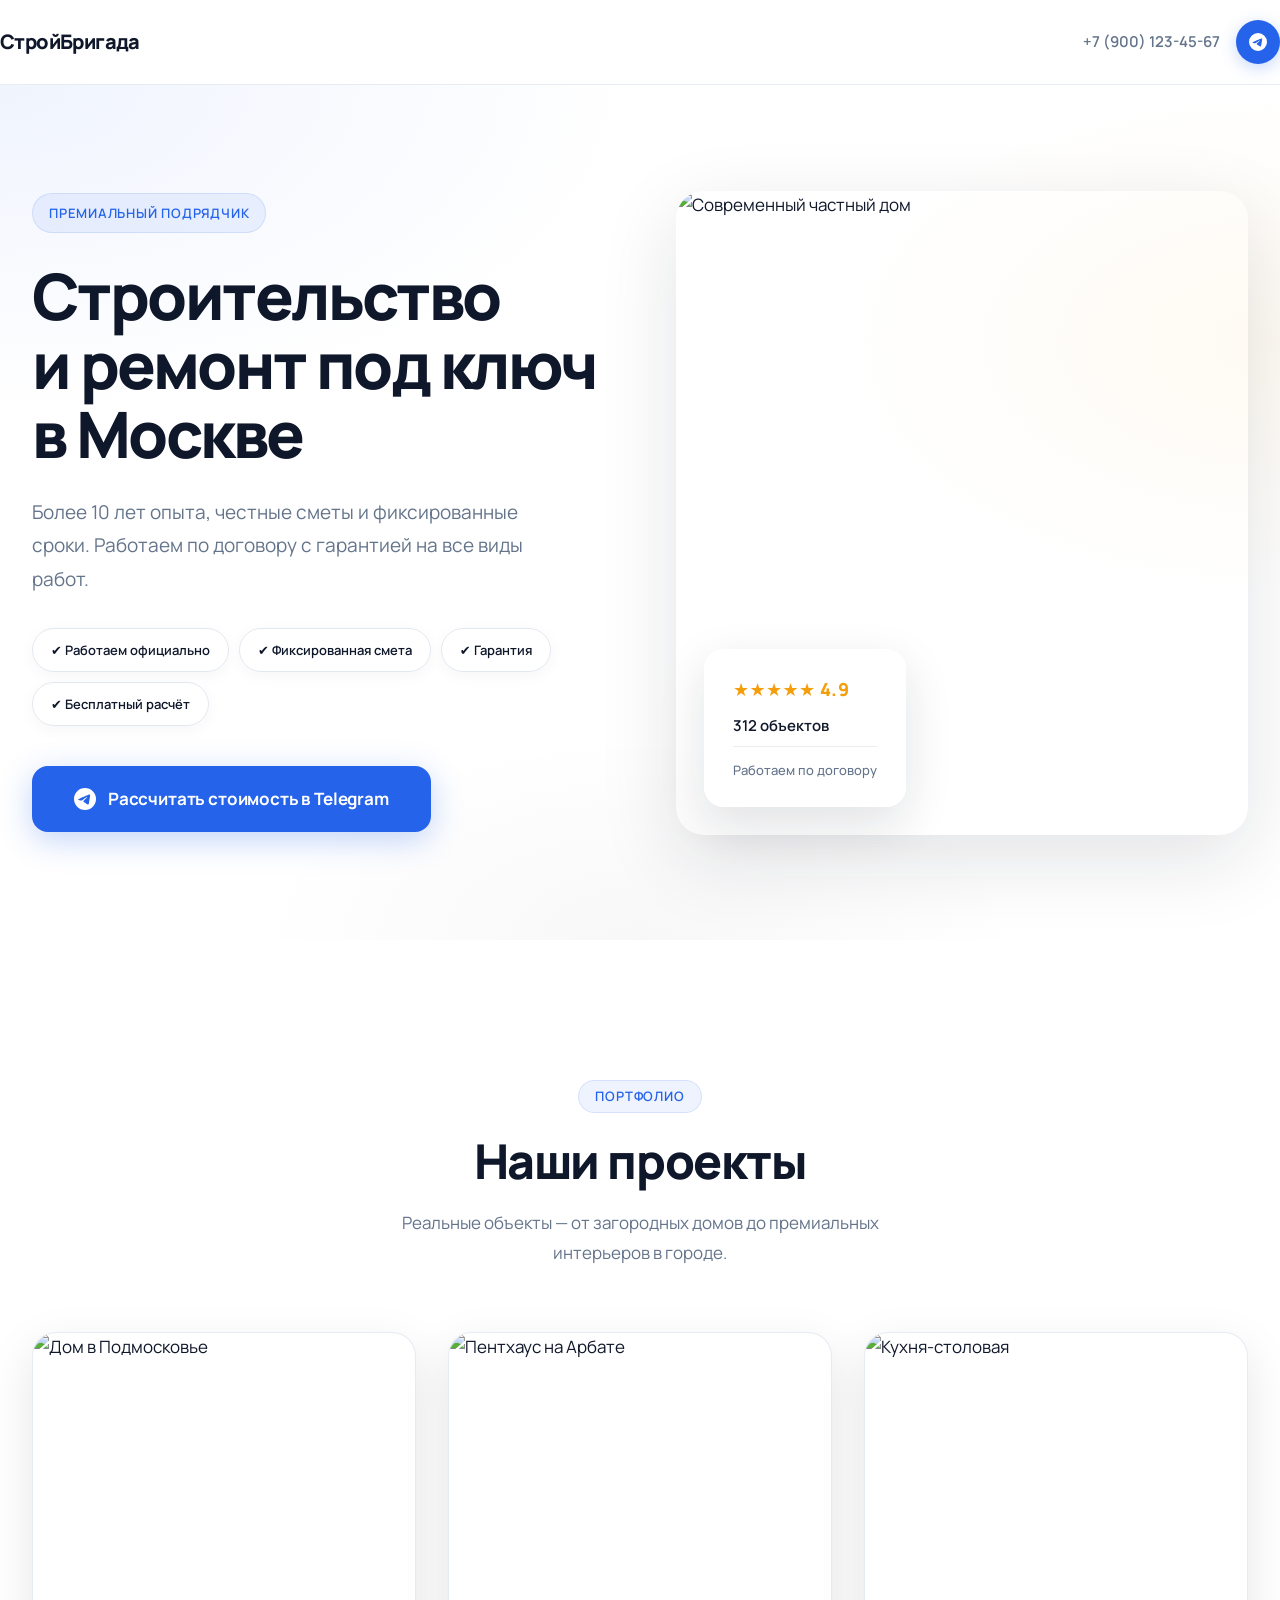
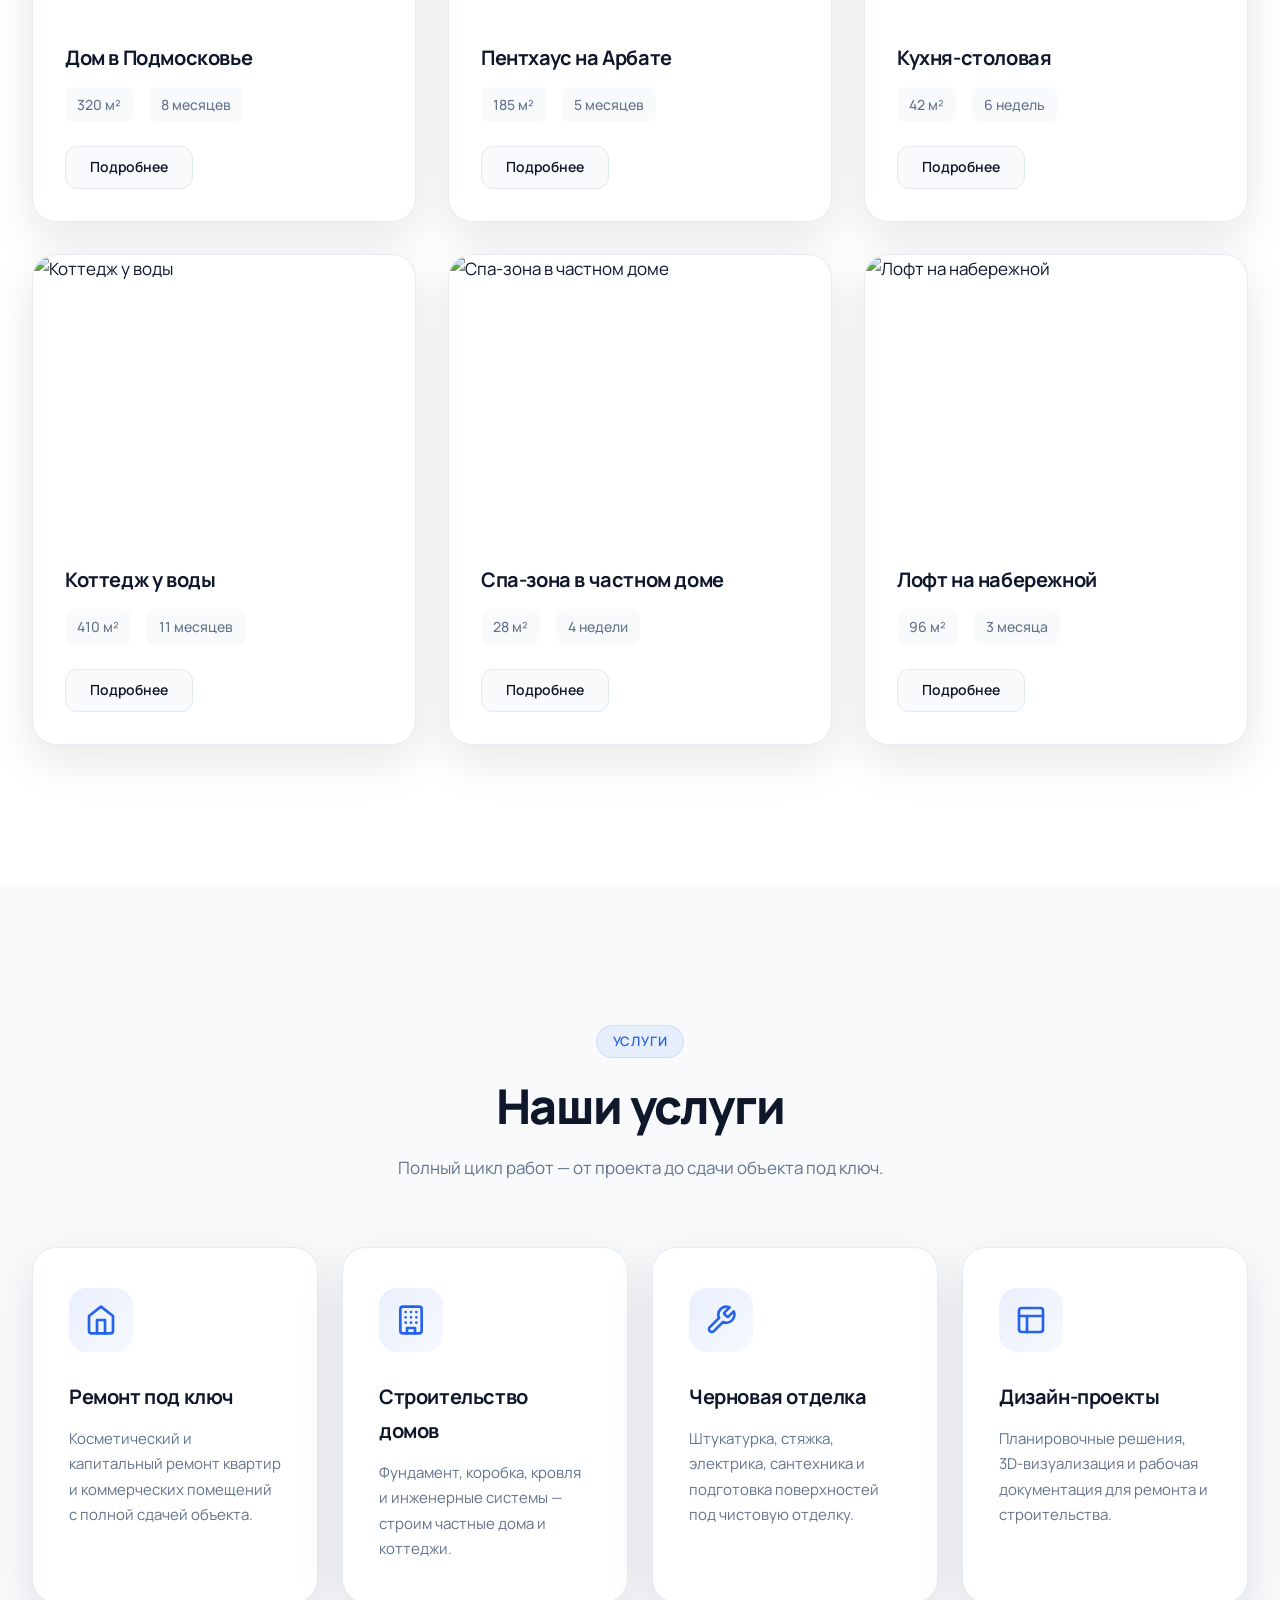
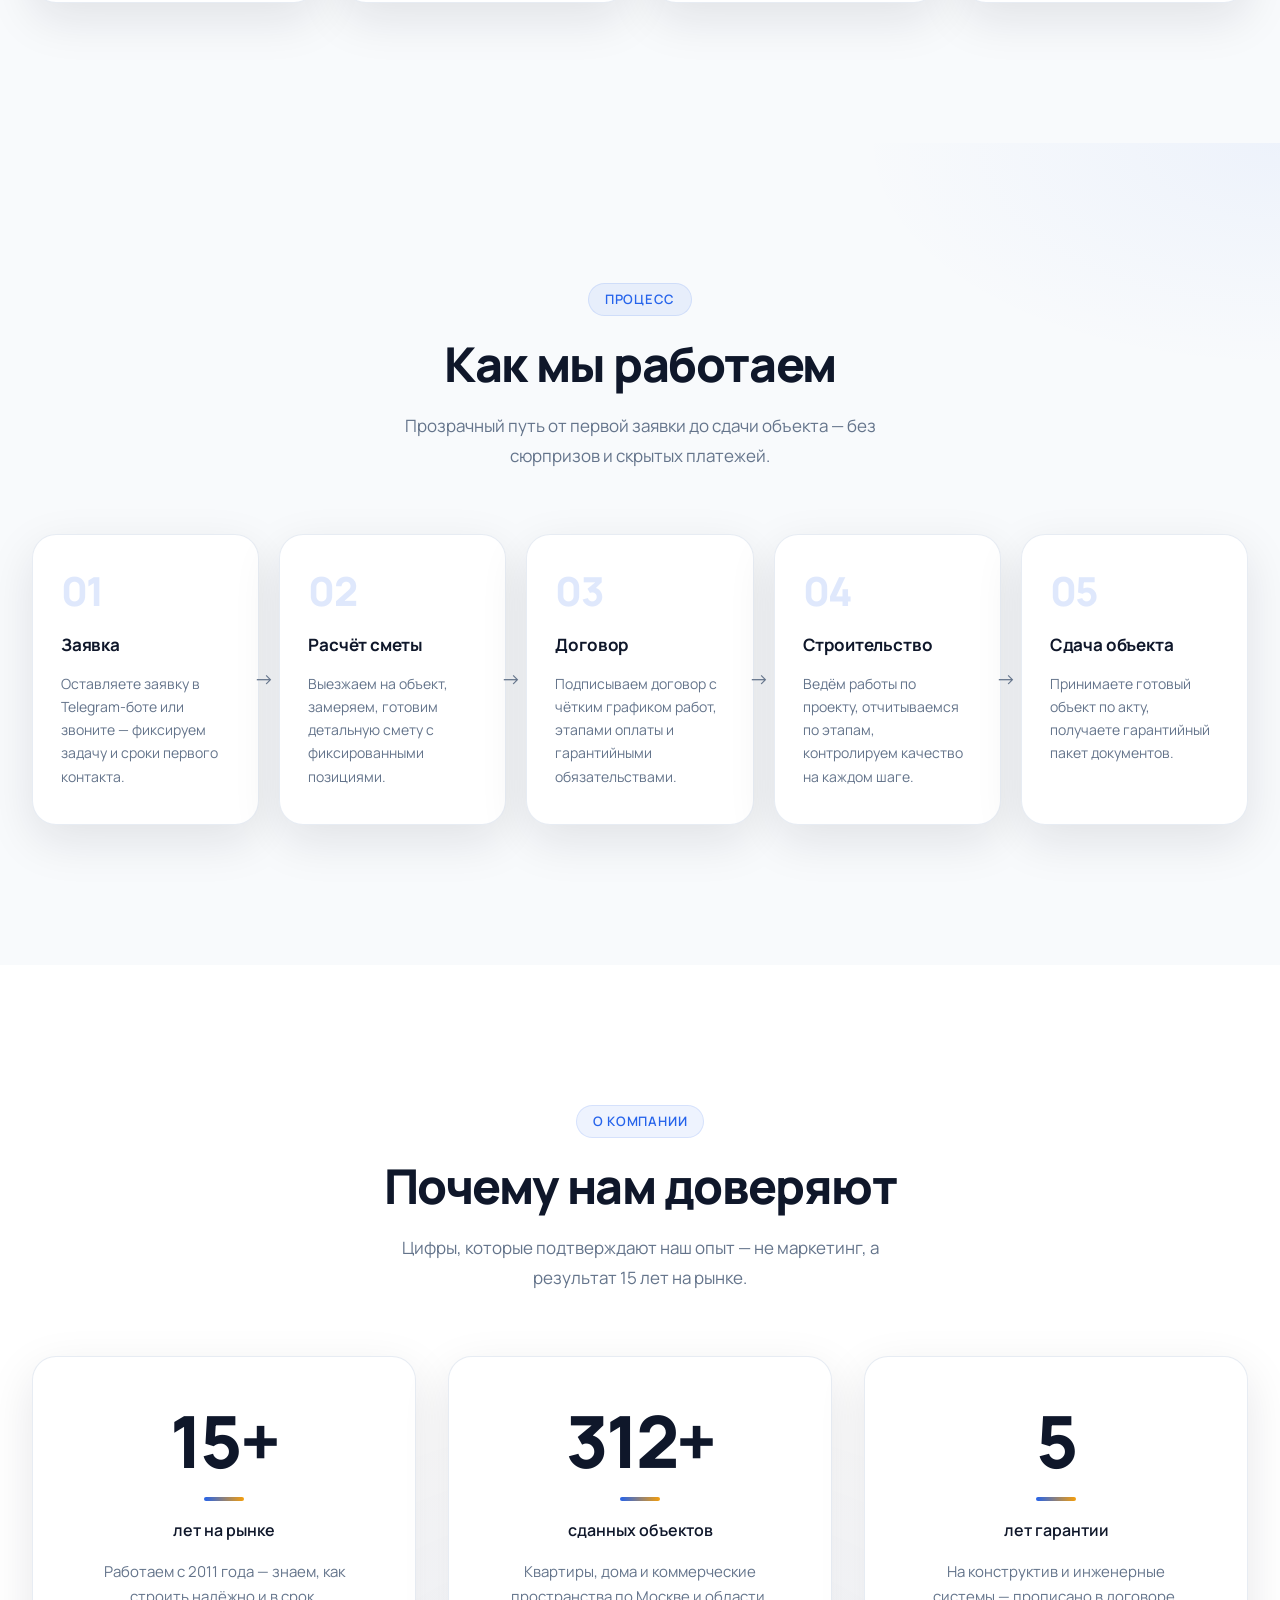
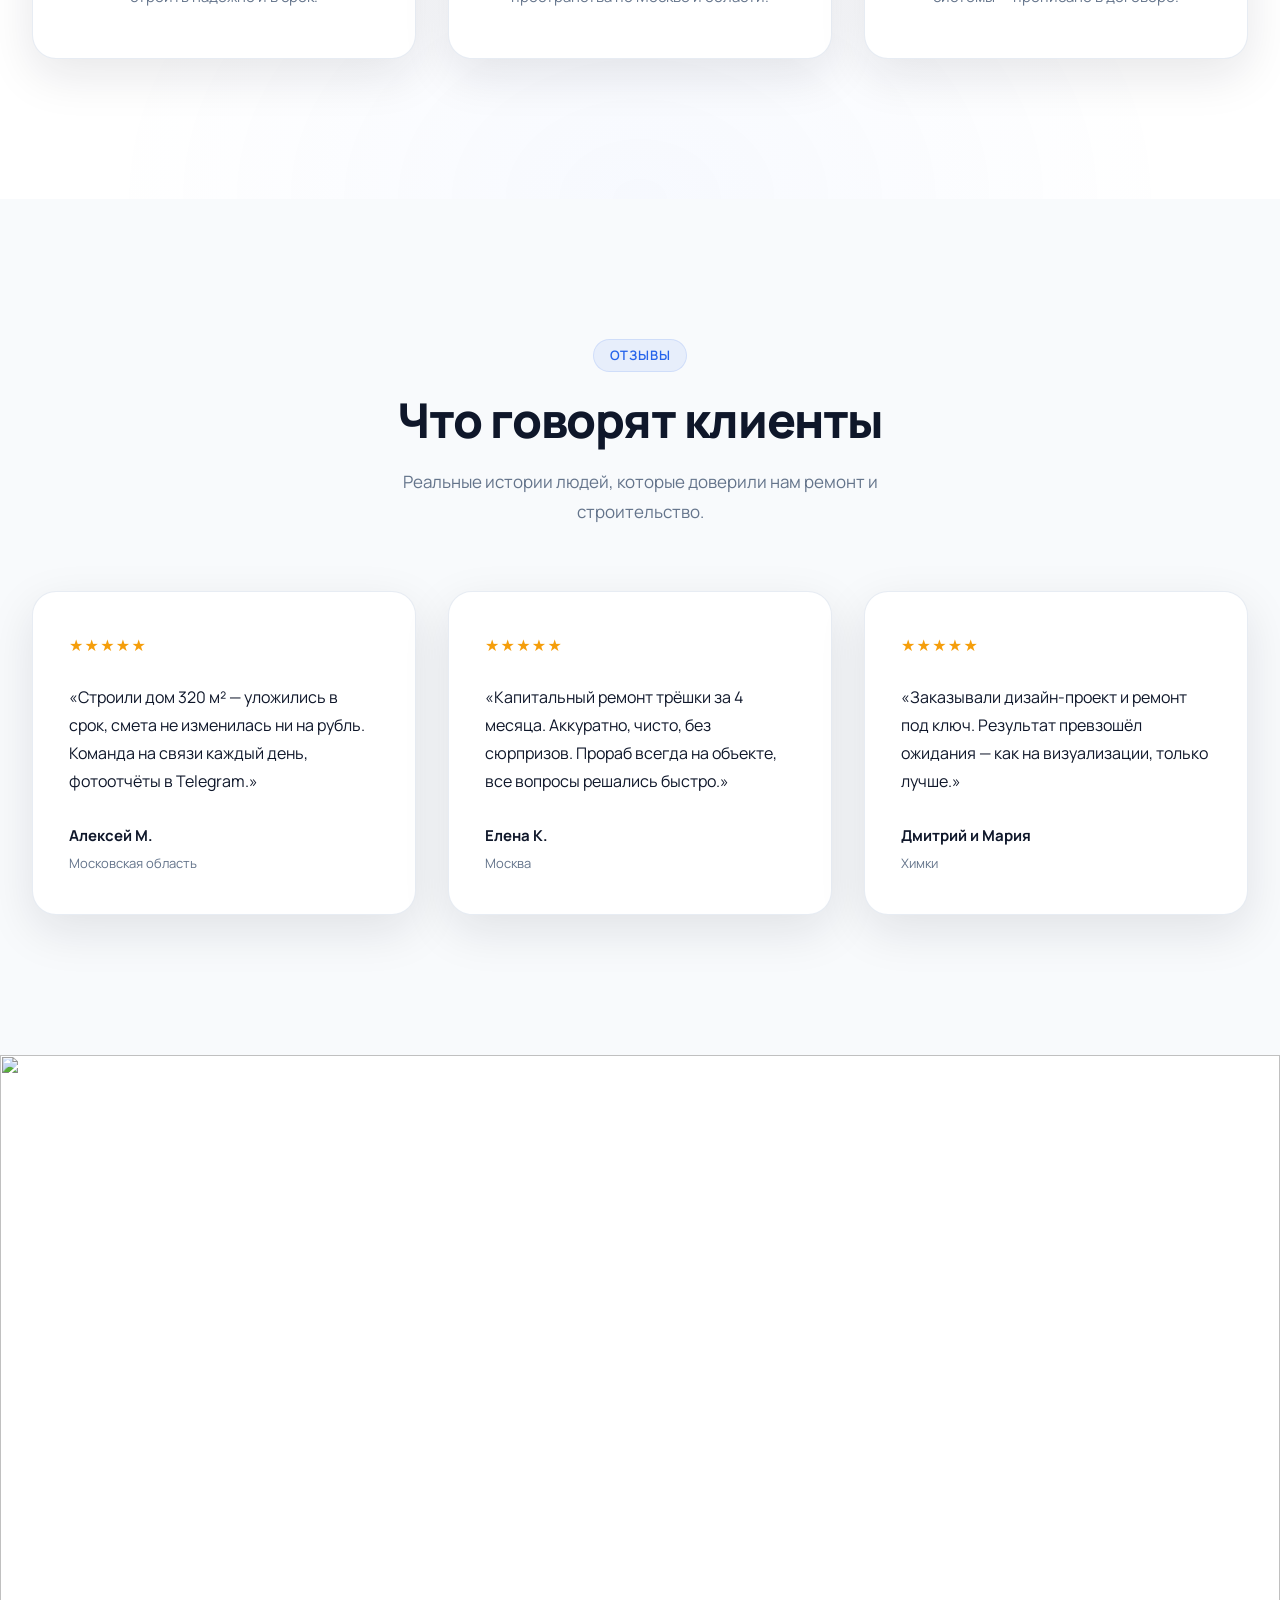
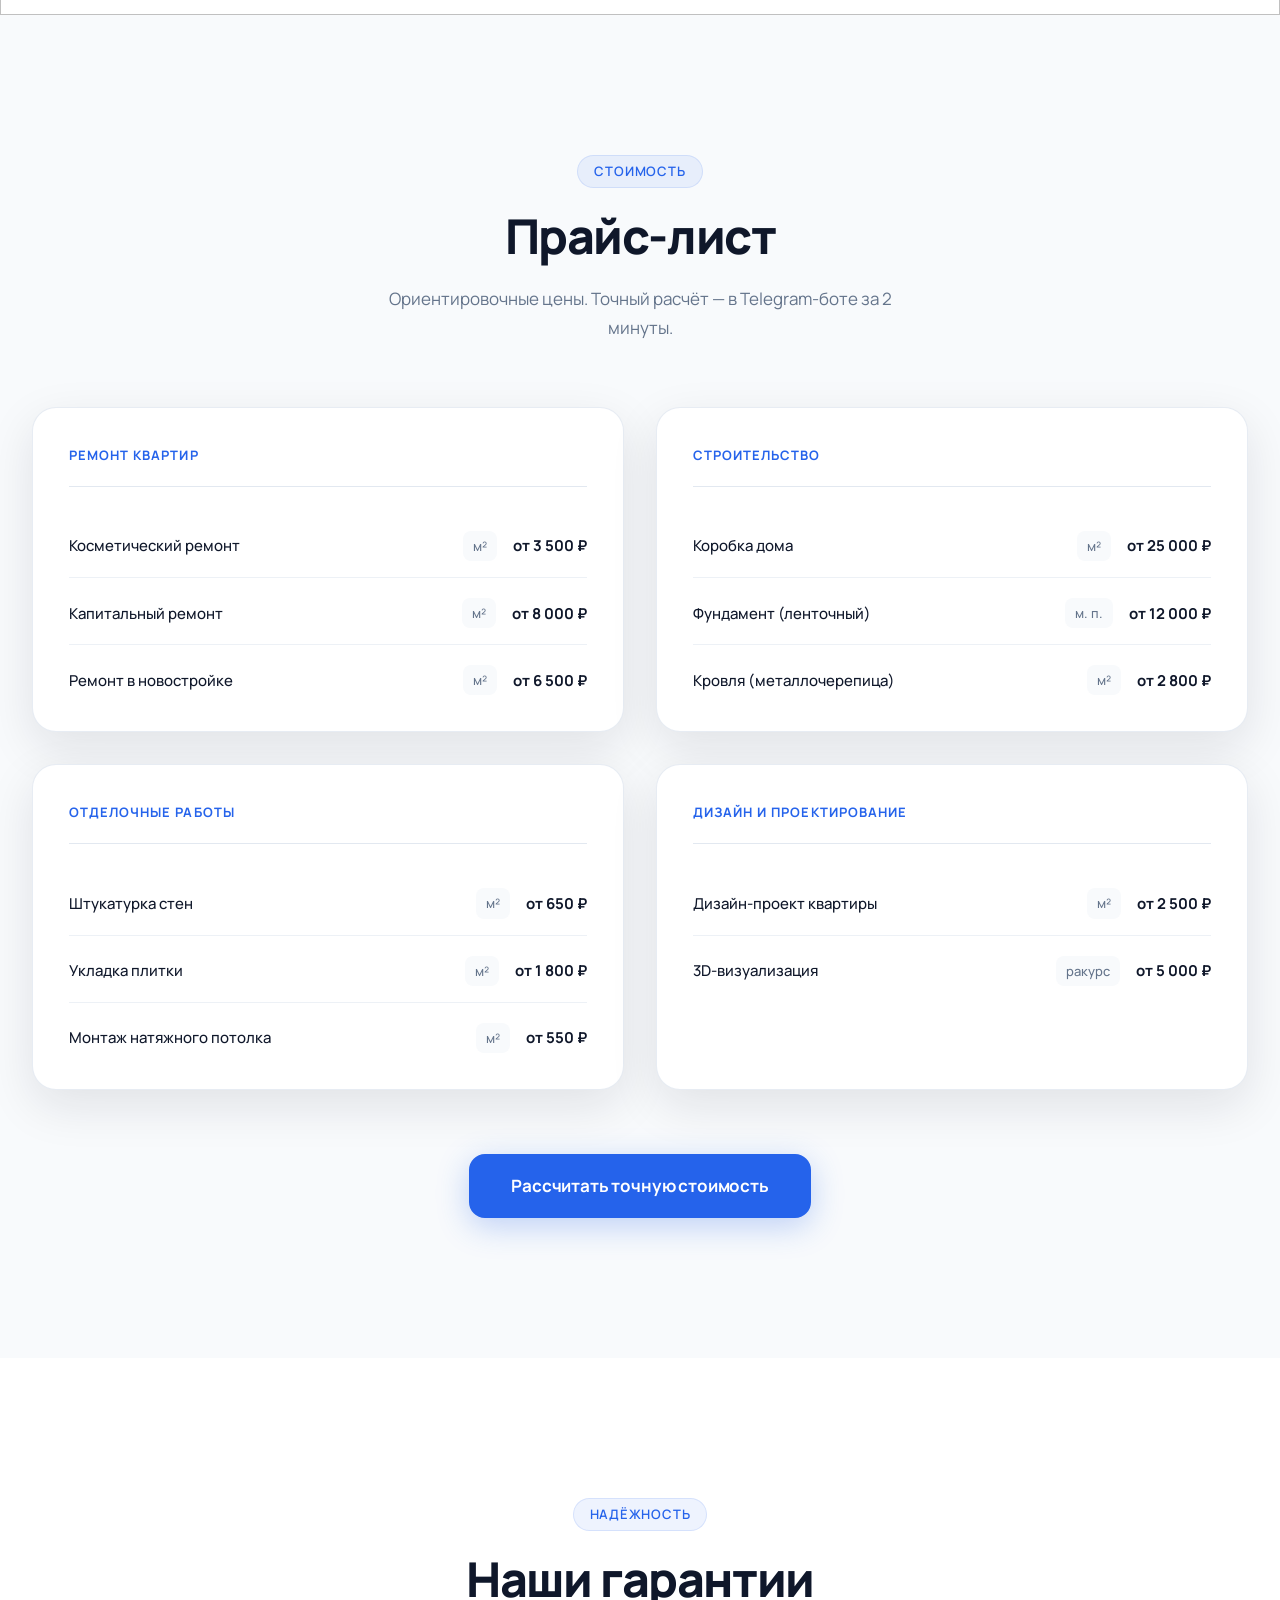
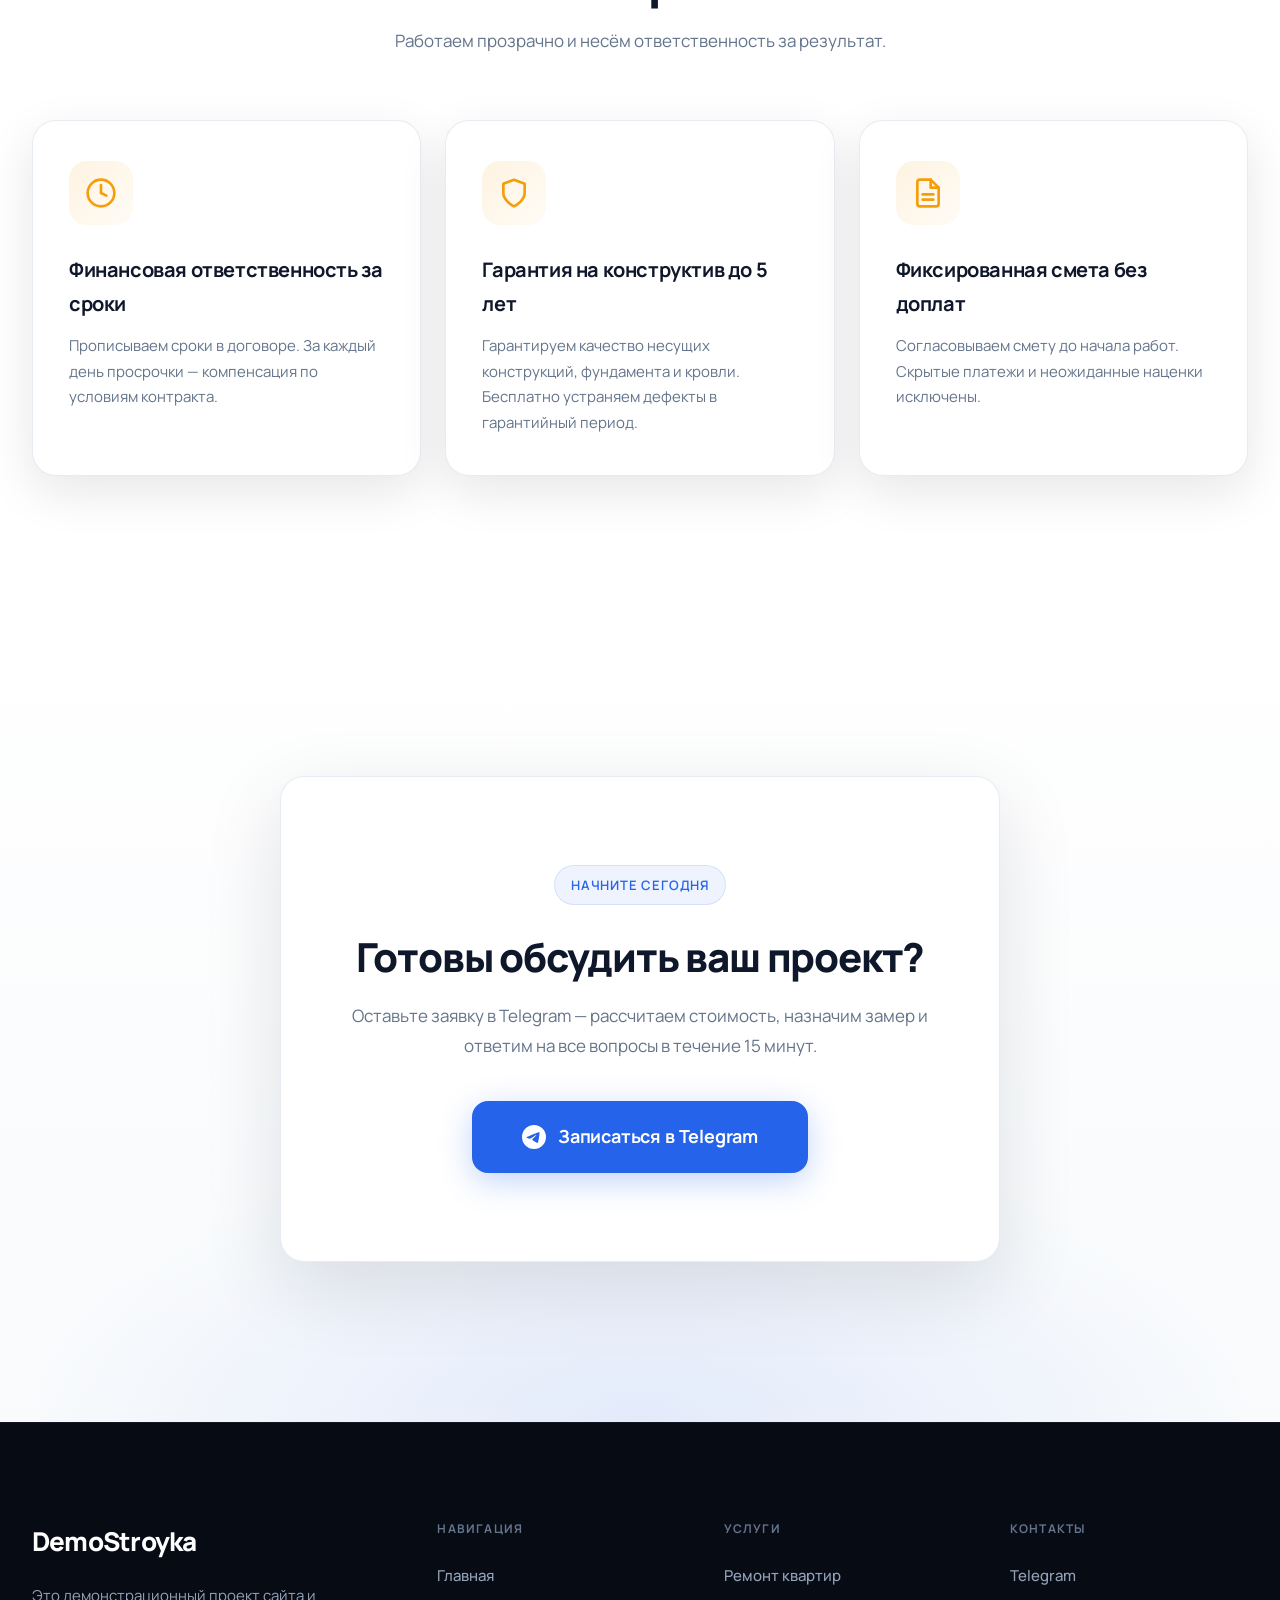
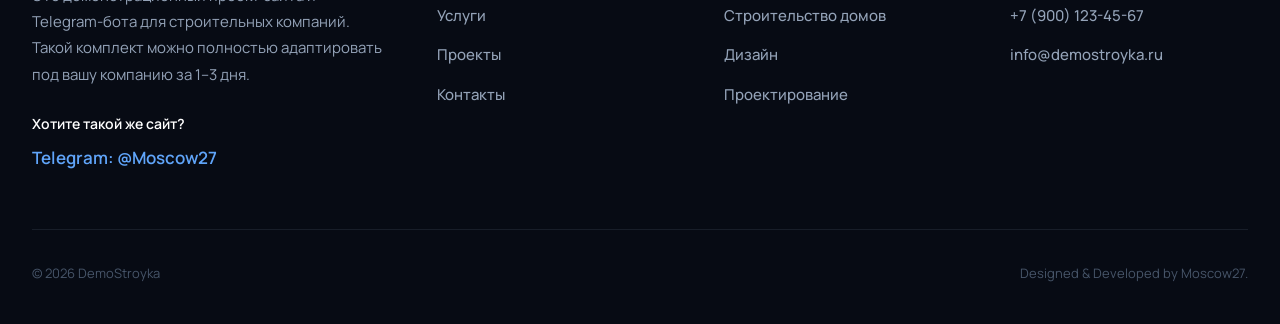
==== commit 64963dff: "v5" ====
--- a/index.html
+++ b/index.html
@@ -42,7 +42,7 @@
       <div class="container hero__inner">
         <div class="hero__content">
           <span class="badge badge--hero">Премиальный подрядчик</span>
-          <h1 class="hero__title">Ремонт и строительство под ключ в <!-- ЗАМЕНИ: город -->Москве</h1>
+          <h1 class="hero__title">Строительство и&nbsp;ремонт под ключ в&nbsp;<!-- ЗАМЕНИ: город -->Москве</h1>
           <p class="hero__subtitle">Более <!-- ЗАМЕНИ: лет опыта -->10 лет опыта, честные сметы и фиксированные сроки. Работаем по договору с гарантией на все виды работ.</p>
           <ul class="hero__features">
             <li class="hero__feature">✔ Работаем официально</li>
@@ -68,10 +68,68 @@
             loading="eager"
           >
           <div class="hero__glass">
-            <p class="hero__glass-rating">★ 4.9</p>
+            <p class="hero__glass-rating">★★★★★ 4.9</p>
             <p class="hero__glass-stat">312 объектов</p>
             <p class="hero__glass-note">Работаем по договору</p>
           </div>
+        </div>
+      </div>
+    </section>
+
+    <!-- ========== ПРОЕКТЫ ========== -->
+    <section class="projects animate-in" id="projects">
+      <div class="container">
+        <h2 class="section-title" data-badge="Портфолио">Наши проекты</h2>
+        <p class="section-desc">Реальные объекты — от загородных домов до премиальных интерьеров в городе.</p>
+        <div class="projects__grid">
+          <article class="project-card">
+            <img class="project-card__img" src="https://images.unsplash.com/photo-1600585154340-be6161a56a0c?w=800&q=80&auto=format&fit=crop" alt="Дом в Подмосковье" loading="lazy">
+            <div class="project-card__body">
+              <h3 class="project-card__title">Дом в Подмосковье</h3>
+              <p class="project-card__meta"><span>320 м²</span><span>8 месяцев</span></p>
+              <a href="https://t.me/USERNAME?start=website" class="btn btn--ghost" target="_blank" rel="noopener">Подробнее</a>
+            </div>
+          </article>
+          <article class="project-card">
+            <img class="project-card__img" src="https://images.unsplash.com/photo-1618221195710-dd6b41fa3246?w=800&q=80&auto=format&fit=crop" alt="Пентхаус на Арбате" loading="lazy">
+            <div class="project-card__body">
+              <h3 class="project-card__title">Пентхаус на Арбате</h3>
+              <p class="project-card__meta"><span>185 м²</span><span>5 месяцев</span></p>
+              <a href="https://t.me/USERNAME?start=website" class="btn btn--ghost" target="_blank" rel="noopener">Подробнее</a>
+            </div>
+          </article>
+          <article class="project-card">
+            <img class="project-card__img" src="https://images.unsplash.com/photo-1600607687939-ce8a6c25118c?w=800&q=80&auto=format&fit=crop" alt="Кухня-столовая" loading="lazy">
+            <div class="project-card__body">
+              <h3 class="project-card__title">Кухня-столовая</h3>
+              <p class="project-card__meta"><span>42 м²</span><span>6 недель</span></p>
+              <a href="https://t.me/USERNAME?start=website" class="btn btn--ghost" target="_blank" rel="noopener">Подробнее</a>
+            </div>
+          </article>
+          <article class="project-card">
+            <img class="project-card__img" src="https://images.unsplash.com/photo-1605276374104-de6862b73811?w=800&q=80&auto=format&fit=crop" alt="Коттедж у воды" loading="lazy">
+            <div class="project-card__body">
+              <h3 class="project-card__title">Коттедж у воды</h3>
+              <p class="project-card__meta"><span>410 м²</span><span>11 месяцев</span></p>
+              <a href="https://t.me/USERNAME?start=website" class="btn btn--ghost" target="_blank" rel="noopener">Подробнее</a>
+            </div>
+          </article>
+          <article class="project-card">
+            <img class="project-card__img" src="https://images.unsplash.com/photo-1600566753190-17f926102045?w=800&q=80&auto=format&fit=crop" alt="Спа-зона в частном доме" loading="lazy">
+            <div class="project-card__body">
+              <h3 class="project-card__title">Спа-зона в частном доме</h3>
+              <p class="project-card__meta"><span>28 м²</span><span>4 недели</span></p>
+              <a href="https://t.me/USERNAME?start=website" class="btn btn--ghost" target="_blank" rel="noopener">Подробнее</a>
+            </div>
+          </article>
+          <article class="project-card">
+            <img class="project-card__img" src="https://images.unsplash.com/photo-1600210492490-0946911069f1?w=800&q=80&auto=format&fit=crop" alt="Лофт на набережной" loading="lazy">
+            <div class="project-card__body">
+              <h3 class="project-card__title">Лофт на набережной</h3>
+              <p class="project-card__meta"><span>96 м²</span><span>3 месяца</span></p>
+              <a href="https://t.me/USERNAME?start=website" class="btn btn--ghost" target="_blank" rel="noopener">Подробнее</a>
+            </div>
+          </article>
         </div>
       </div>
     </section>
@@ -114,26 +172,103 @@
       </div>
     </section>
 
+    <!-- ========== КАК МЫ РАБОТАЕМ ========== -->
+    <section class="process animate-in" id="process">
+      <div class="container">
+        <h2 class="section-title" data-badge="Процесс">Как мы работаем</h2>
+        <p class="section-desc">Прозрачный путь от первой заявки до сдачи объекта — без сюрпризов и скрытых платежей.</p>
+        <div class="process__steps">
+          <article class="process__step">
+            <span class="process__num">01</span>
+            <h3 class="process__title">Заявка</h3>
+            <p class="process__text">Оставляете заявку в Telegram-боте или звоните — фиксируем задачу и сроки первого контакта.</p>
+          </article>
+          <article class="process__step">
+            <span class="process__num">02</span>
+            <h3 class="process__title">Расчёт сметы</h3>
+            <p class="process__text">Выезжаем на объект, замеряем, готовим детальную смету с фиксированными позициями.</p>
+          </article>
+          <article class="process__step">
+            <span class="process__num">03</span>
+            <h3 class="process__title">Договор</h3>
+            <p class="process__text">Подписываем договор с чётким графиком работ, этапами оплаты и гарантийными обязательствами.</p>
+          </article>
+          <article class="process__step">
+            <span class="process__num">04</span>
+            <h3 class="process__title">Строительство</h3>
+            <p class="process__text">Ведём работы по проекту, отчитываемся по этапам, контролируем качество на каждом шаге.</p>
+          </article>
+          <article class="process__step">
+            <span class="process__num">05</span>
+            <h3 class="process__title">Сдача объекта</h3>
+            <p class="process__text">Принимаете готовый объект по акту, получаете гарантийный пакет документов.</p>
+          </article>
+        </div>
+      </div>
+    </section>
+
     <!-- ========== ПОЧЕМУ МЫ ========== -->
     <section class="stats animate-in">
       <div class="container">
-        <h2 class="section-title" data-badge="О компании">Почему мы</h2>
+        <h2 class="section-title" data-badge="О компании">Почему нам доверяют</h2>
+        <p class="section-desc">Цифры, которые подтверждают наш опыт — не маркетинг, а результат 15 лет на рынке.</p>
         <div class="stats__grid">
           <div class="stat">
-            <span class="stat__number"><!-- ЗАМЕНИ: лет опыта -->10+</span>
-            <span class="stat__label">лет опыта</span>
+            <span class="stat__number"><!-- ЗАМЕНИ: лет опыта -->15+</span>
+            <span class="stat__label">лет на рынке</span>
+            <p class="stat__text">Работаем с 2011 года — знаем, как строить надёжно и в срок.</p>
           </div>
           <div class="stat">
-            <span class="stat__number"><!-- ЗАМЕНИ: количество объектов -->200+</span>
-            <span class="stat__label">объектов</span>
+            <span class="stat__number"><!-- ЗАМЕНИ: количество объектов -->312+</span>
+            <span class="stat__label">сданных объектов</span>
+            <p class="stat__text">Квартиры, дома и коммерческие пространства по Москве и области.</p>
           </div>
           <div class="stat">
-            <span class="stat__number"><!-- ЗАМЕНИ: гарантия -->3</span>
-            <span class="stat__label">года гарантии</span>
-          </div>
-        </div>
-      </div>
-    </section>
+            <span class="stat__number"><!-- ЗАМЕНИ: гарантия -->5</span>
+            <span class="stat__label">лет гарантии</span>
+            <p class="stat__text">На конструктив и инженерные системы — прописано в договоре.</p>
+          </div>
+        </div>
+      </div>
+    </section>
+
+    <!-- ========== ОТЗЫВЫ ========== -->
+    <section class="reviews animate-in" id="reviews">
+      <div class="container">
+        <h2 class="section-title" data-badge="Отзывы">Что говорят клиенты</h2>
+        <p class="section-desc">Реальные истории людей, которые доверили нам ремонт и строительство.</p>
+        <div class="reviews__grid">
+          <article class="review-card">
+            <p class="review-card__stars" aria-label="5 из 5">★★★★★</p>
+            <p class="review-card__text">«Строили дом 320 м² — уложились в срок, смета не изменилась ни на рубль. Команда на связи каждый день, фотоотчёты в Telegram.»</p>
+            <p class="review-card__name">Алексей М.</p>
+            <p class="review-card__city">Московская область</p>
+          </article>
+          <article class="review-card">
+            <p class="review-card__stars" aria-label="5 из 5">★★★★★</p>
+            <p class="review-card__text">«Капитальный ремонт трёшки за 4 месяца. Аккуратно, чисто, без сюрпризов. Прораб всегда на объекте, все вопросы решались быстро.»</p>
+            <p class="review-card__name">Елена К.</p>
+            <p class="review-card__city">Москва</p>
+          </article>
+          <article class="review-card">
+            <p class="review-card__stars" aria-label="5 из 5">★★★★★</p>
+            <p class="review-card__text">«Заказывали дизайн-проект и ремонт под ключ. Результат превзошёл ожидания — как на визуализации, только лучше.»</p>
+            <p class="review-card__name">Дмитрий и Мария</p>
+            <p class="review-card__city">Химки</p>
+          </article>
+        </div>
+      </div>
+    </section>
+
+    <!-- ========== ВИЗУАЛЬНАЯ ПАУЗА ========== -->
+    <figure class="visual-break animate-in">
+      <img
+        class="visual-break__img"
+        src="https://images.unsplash.com/photo-1600047509807-bc179f28a81d?w=1920&q=85&auto=format&fit=crop"
+        alt=""
+        loading="lazy"
+      >
+    </figure>
 
     <!-- ========== ПРАЙС-ЛИСТ ========== -->
     <section class="pricing animate-in" id="pricing">
@@ -211,14 +346,17 @@
     </section>
 
     <!-- ========== CTA ========== -->
-    <section class="cta animate-in">
-      <div class="container cta__inner">
-        <h2 class="cta__title">Готовы начать ремонт или строительство?</h2>
-        <p class="cta__text">Запишитесь через Telegram-бота — ответим за 15 минут и подготовим расчёт под ваш объект.</p>
-        <a href="https://t.me/USERNAME?start=website" class="btn btn--telegram" target="_blank" rel="noopener">
-          <svg width="22" height="22" viewBox="0 0 24 24" fill="currentColor" aria-hidden="true"><path d="M11.944 0A12 12 0 0 0 0 12a12 12 0 0 0 12 12 12 12 0 0 0 12-12A12 12 0 0 0 12 0a12 12 0 0 0-.056 0zm4.962 7.224c.1-.002.321.023.465.14a.506.506 0 0 1 .171.325c.016.093.036.306.02.472-.18 1.898-.962 6.502-1.36 8.627-.168.9-.499 1.201-.82 1.23-.696.065-1.225-.46-1.9-.902-1.056-.693-1.653-1.124-2.678-1.8-1.185-.78-.417-1.21.258-1.91.177-.184 3.247-2.977 3.307-3.23.007-.032.014-.15-.056-.212s-.174-.041-.249-.024c-.106.024-1.793 1.14-5.061 3.345-.48.33-.913.49-1.302.48-.428-.008-1.252-.241-1.865-.44-.752-.245-1.349-.374-1.297-.789.027-.216.325-.437.893-.663 3.498-1.524 5.83-2.529 6.998-3.014 3.332-1.386 4.025-1.627 4.476-1.635z"/></svg>
-          Записаться в Telegram
-        </a>
+    <section class="cta animate-in" id="contacts">
+      <div class="container">
+        <div class="cta__inner">
+          <span class="badge">Начните сегодня</span>
+          <h2 class="cta__title">Готовы обсудить ваш проект?</h2>
+          <p class="cta__text">Оставьте заявку в Telegram — рассчитаем стоимость, назначим замер и ответим на все вопросы в течение 15 минут.</p>
+          <a href="https://t.me/USERNAME?start=website" class="btn btn--telegram btn--xl" target="_blank" rel="noopener">
+            <svg width="24" height="24" viewBox="0 0 24 24" fill="currentColor" aria-hidden="true"><path d="M11.944 0A12 12 0 0 0 0 12a12 12 0 0 0 12 12 12 12 0 0 0 12-12A12 12 0 0 0 12 0a12 12 0 0 0-.056 0zm4.962 7.224c.1-.002.321.023.465.14a.506.506 0 0 1 .171.325c.016.093.036.306.02.472-.18 1.898-.962 6.502-1.36 8.627-.168.9-.499 1.201-.82 1.23-.696.065-1.225-.46-1.9-.902-1.056-.693-1.653-1.124-2.678-1.8-1.185-.78-.417-1.21.258-1.91.177-.184 3.247-2.977 3.307-3.23.007-.032.014-.15-.056-.212s-.174-.041-.249-.024c-.106.024-1.793 1.14-5.061 3.345-.48.33-.913.49-1.302.48-.428-.008-1.252-.241-1.865-.44-.752-.245-1.349-.374-1.297-.789.027-.216.325-.437.893-.663 3.498-1.524 5.83-2.529 6.998-3.014 3.332-1.386 4.025-1.627 4.476-1.635z"/></svg>
+            Записаться в Telegram
+          </a>
+        </div>
       </div>
     </section>
 
@@ -227,19 +365,42 @@
   <!-- ========== FOOTER ========== -->
   <footer class="footer">
     <div class="container">
-      <div class="footer__inner">
-        <div class="footer__main">
+      <div class="footer__grid">
+        <div class="footer__col footer__col--brand">
           <p class="footer__brand">DemoStroyka</p>
-          <p class="footer__desc">Это демонстрационный проект сайта и Telegram-бота для строительных компаний. Такой комплект адаптируется под любую компанию за 1–3 дня.</p>
-        </div>
-        <div class="footer__contact">
-          <p class="footer__contact-label">Контакты</p>
+          <p class="footer__desc">Это демонстрационный проект сайта и Telegram-бота для строительных компаний. Такой комплект можно полностью адаптировать под вашу компанию за 1–3 дня.</p>
+          <p class="footer__cta-text">Хотите такой же сайт?</p>
           <a href="https://t.me/Moscow27" class="footer__telegram" target="_blank" rel="noopener">Telegram: @Moscow27</a>
         </div>
-        <nav class="footer__nav" aria-label="Юридическая информация">
-          <a href="#" class="footer__link">Политика конфиденциальности</a>
-          <a href="#" class="footer__link">Пользовательское соглашение</a>
-        </nav>
+        <div class="footer__col">
+          <p class="footer__heading">Навигация</p>
+          <nav class="footer__links" aria-label="Навигация">
+            <a href="#" class="footer__link">Главная</a>
+            <a href="#services" class="footer__link">Услуги</a>
+            <a href="#projects" class="footer__link">Проекты</a>
+            <a href="#contacts" class="footer__link">Контакты</a>
+          </nav>
+        </div>
+        <div class="footer__col">
+          <p class="footer__heading">Услуги</p>
+          <nav class="footer__links" aria-label="Услуги">
+            <a href="#services" class="footer__link">Ремонт квартир</a>
+            <a href="#services" class="footer__link">Строительство домов</a>
+            <a href="#services" class="footer__link">Дизайн</a>
+            <a href="#services" class="footer__link">Проектирование</a>
+          </nav>
+        </div>
+        <div class="footer__col">
+          <p class="footer__heading">Контакты</p>
+          <nav class="footer__links" aria-label="Контакты">
+            <a href="https://t.me/Moscow27" class="footer__link" target="_blank" rel="noopener">Telegram</a>
+            <a href="tel:+79001234567" class="footer__link"><!-- ЗАМЕНИ: телефон -->+7 (900) 123-45-67</a>
+            <a href="mailto:info@demostroyka.ru" class="footer__link">info@demostroyka.ru</a>
+          </nav>
+        </div>
+      </div>
+      <div class="footer__bottom">
+        <p class="footer__copy">&copy; 2026 DemoStroyka</p>
         <p class="footer__credit">Designed &amp; Developed by Moscow27.</p>
       </div>
     </div>
--- a/style.css
+++ b/style.css
@@ -114,8 +114,11 @@
 }
 
 .hero.animate-in { animation-delay: 0.05s; }
+.projects.animate-in { animation-delay: 0.08s; }
 .services.animate-in { animation-delay: 0.1s; }
+.process.animate-in { animation-delay: 0.12s; }
 .stats.animate-in { animation-delay: 0.15s; }
+.reviews.animate-in { animation-delay: 0.18s; }
 .pricing.animate-in { animation-delay: 0.2s; }
 .guarantees.animate-in { animation-delay: 0.25s; }
 .cta.animate-in { animation-delay: 0.3s; }
@@ -140,7 +143,10 @@
 }
 
 #services .section-title::before,
+#projects .section-title::before,
+.process .section-title::before,
 .stats .section-title::before,
+#reviews .section-title::before,
 #pricing .section-title::before,
 #guarantees .section-title::before {
   content: attr(data-badge);
@@ -219,6 +225,30 @@
   flex-shrink: 0;
 }
 
+.btn--ghost {
+  padding: 12px 24px;
+  font-size: 0.875rem;
+  font-weight: 600;
+  color: var(--color-dark);
+  background: var(--color-bg-soft);
+  border: 1px solid var(--color-border);
+  border-radius: 12px;
+  box-shadow: none;
+}
+
+.btn--ghost:hover {
+  background: var(--color-dark);
+  color: #ffffff;
+  border-color: var(--color-dark);
+  transform: translateY(-2px);
+  box-shadow: 0 8px 24px rgba(15, 23, 42, 0.12);
+}
+
+.btn--xl {
+  padding: 22px 48px;
+  font-size: 1.125rem;
+}
+
 /* ===== Header ===== */
 .header {
   position: sticky;
@@ -398,11 +428,11 @@
 }
 
 .hero__glass-rating {
-  font-size: 1.5rem;
+  font-size: 1.125rem;
   font-weight: 800;
-  letter-spacing: -0.02em;
-  color: var(--color-dark);
-  margin-bottom: 4px;
+  letter-spacing: 0.02em;
+  color: var(--color-accent);
+  margin-bottom: 8px;
 }
 
 .hero__glass-stat {
@@ -477,15 +507,143 @@
   line-height: 1.7;
 }
 
+/* ===== Projects ===== */
+.projects {
+  padding: 140px 0;
+  background: var(--color-bg);
+}
+
+.projects__grid {
+  display: grid;
+  grid-template-columns: repeat(3, 1fr);
+  gap: 32px;
+}
+
+.project-card {
+  border-radius: var(--radius-card);
+  overflow: hidden;
+  background: var(--color-bg);
+  border: 1px solid rgba(226, 232, 240, 0.8);
+  box-shadow: var(--shadow-card);
+  transition: transform var(--transition-slow), box-shadow var(--transition-slow);
+}
+
+.project-card:hover {
+  transform: translateY(-8px);
+  box-shadow: var(--shadow-hover);
+}
+
+.project-card__img {
+  width: 100%;
+  height: 280px;
+  object-fit: cover;
+  transition: transform var(--transition-slow);
+}
+
+.project-card:hover .project-card__img {
+  transform: scale(1.05);
+}
+
+.project-card__body {
+  padding: 28px 32px 32px;
+}
+
+.project-card__title {
+  font-size: 1.25rem;
+  font-weight: 700;
+  letter-spacing: -0.02em;
+  color: var(--color-dark);
+  margin-bottom: 12px;
+}
+
+.project-card__meta {
+  display: flex;
+  gap: 16px;
+  margin-bottom: 24px;
+  font-size: 0.875rem;
+  font-weight: 500;
+  color: var(--color-text-muted);
+}
+
+.project-card__meta span {
+  padding: 6px 12px;
+  background: var(--color-bg-soft);
+  border-radius: 8px;
+}
+
+/* ===== Process ===== */
+.process {
+  padding: 140px 0;
+  background:
+    radial-gradient(ellipse 60% 50% at 100% 0%, rgba(37, 99, 235, 0.05) 0%, transparent 55%),
+    var(--color-bg-soft);
+}
+
+.process__steps {
+  display: grid;
+  grid-template-columns: repeat(5, 1fr);
+  gap: 20px;
+}
+
+.process__step {
+  position: relative;
+  padding: 36px 28px;
+  background: var(--color-bg);
+  border: 1px solid rgba(226, 232, 240, 0.8);
+  border-radius: var(--radius-card);
+  box-shadow: var(--shadow-card);
+  transition: transform var(--transition-slow), box-shadow var(--transition-slow);
+}
+
+.process__step:hover {
+  transform: translateY(-8px);
+  box-shadow: var(--shadow-hover);
+}
+
+.process__step:not(:last-child)::after {
+  content: '↓';
+  position: absolute;
+  top: 50%;
+  right: -18px;
+  transform: translateY(-50%);
+  font-size: 1.25rem;
+  color: var(--color-text-muted);
+  z-index: 1;
+}
+
+.process__num {
+  display: block;
+  font-size: 2.5rem;
+  font-weight: 800;
+  letter-spacing: -0.04em;
+  color: rgba(37, 99, 235, 0.15);
+  line-height: 1;
+  margin-bottom: 20px;
+}
+
+.process__title {
+  font-size: 1.0625rem;
+  font-weight: 700;
+  color: var(--color-dark);
+  margin-bottom: 12px;
+  letter-spacing: -0.01em;
+}
+
+.process__text {
+  font-size: 0.875rem;
+  line-height: 1.65;
+  color: var(--color-text-muted);
+}
+
 /* ===== Services ===== */
 .services {
-  padding: 120px 0;
+  padding: 140px 0;
   background: var(--color-bg-soft);
 }
 
 /* ===== Stats ===== */
 .stats {
-  padding: 120px 0;
+  padding: 140px 0;
   background:
     radial-gradient(ellipse 70% 80% at 50% 100%, rgba(37, 99, 235, 0.04) 0%, transparent 60%),
     var(--color-bg);
@@ -535,13 +693,93 @@
   display: block;
   margin-top: 16px;
   font-size: 1rem;
-  font-weight: 500;
+  font-weight: 600;
+  color: var(--color-dark);
+}
+
+.stat__text {
+  margin-top: 16px;
+  font-size: 0.9375rem;
+  line-height: 1.65;
   color: var(--color-text-muted);
+  max-width: 280px;
+  margin-left: auto;
+  margin-right: auto;
+}
+
+/* ===== Reviews ===== */
+.reviews {
+  padding: 140px 0;
+  background: var(--color-bg-soft);
+}
+
+.reviews__grid {
+  display: grid;
+  grid-template-columns: repeat(3, 1fr);
+  gap: 32px;
+}
+
+.review-card {
+  padding: 40px 36px;
+  background: var(--color-bg);
+  border: 1px solid rgba(226, 232, 240, 0.8);
+  border-radius: var(--radius-card);
+  box-shadow: var(--shadow-card);
+  transition: transform var(--transition-slow), box-shadow var(--transition-slow);
+}
+
+.review-card:hover {
+  transform: translateY(-8px);
+  box-shadow: var(--shadow-hover);
+}
+
+.review-card__stars {
+  font-size: 1rem;
+  letter-spacing: 0.08em;
+  color: var(--color-accent);
+  margin-bottom: 24px;
+}
+
+.review-card__text {
+  font-size: 1rem;
+  line-height: 1.75;
+  color: var(--color-dark);
+  margin-bottom: 28px;
+}
+
+.review-card__name {
+  font-size: 0.9375rem;
+  font-weight: 700;
+  color: var(--color-dark);
+}
+
+.review-card__city {
+  font-size: 0.8125rem;
+  color: var(--color-text-muted);
+  margin-top: 4px;
+}
+
+/* ===== Visual Break ===== */
+.visual-break {
+  margin: 0;
+  width: 100%;
+  overflow: hidden;
+}
+
+.visual-break__img {
+  width: 100%;
+  height: clamp(320px, 45vw, 560px);
+  object-fit: cover;
+  transition: transform 8s cubic-bezier(0.25, 0.46, 0.45, 0.94);
+}
+
+.visual-break:hover .visual-break__img {
+  transform: scale(1.04);
 }
 
 /* ===== Pricing Cards ===== */
 .pricing {
-  padding: 120px 0;
+  padding: 140px 0;
   background: var(--color-bg-soft);
 }
 
@@ -631,16 +869,16 @@
 
 /* ===== Guarantees ===== */
 .guarantees {
-  padding: 120px 0;
+  padding: 140px 0;
   background: var(--color-bg);
 }
 
 /* ===== CTA Section ===== */
 .cta {
-  padding: 120px 0 140px;
+  padding: 160px 0;
   background:
-    radial-gradient(ellipse 80% 60% at 50% 100%, rgba(37, 99, 235, 0.08) 0%, transparent 60%),
-    linear-gradient(180deg, var(--color-bg-soft) 0%, var(--color-bg) 100%);
+    radial-gradient(ellipse 80% 60% at 50% 100%, rgba(37, 99, 235, 0.1) 0%, transparent 60%),
+    linear-gradient(180deg, var(--color-bg) 0%, var(--color-bg-soft) 100%);
 }
 
 .cta__inner {
@@ -648,9 +886,9 @@
   flex-direction: column;
   align-items: center;
   text-align: center;
-  max-width: 640px;
+  max-width: 720px;
   margin: 0 auto;
-  padding: 72px 48px;
+  padding: 88px 64px;
   background: var(--color-bg);
   border: 1px solid rgba(226, 232, 240, 0.8);
   border-radius: var(--radius-card);
@@ -658,90 +896,108 @@
   transition: transform var(--transition-slow), box-shadow var(--transition-slow);
 }
 
+.cta__inner .badge {
+  margin-bottom: 28px;
+}
+
 .cta__inner:hover {
-  transform: translateY(-4px);
+  transform: translateY(-6px);
   box-shadow: var(--shadow-hover);
 }
 
 /* ===== Footer ===== */
 .footer {
-  padding: 80px 0 40px;
-  background: #0a0f1a;
+  padding: 96px 0 40px;
+  background: #070b14;
   color: #94A3B8;
-  border-top: 1px solid rgba(148, 163, 184, 0.1);
-}
-
-.footer__inner {
+  border-top: 1px solid rgba(148, 163, 184, 0.08);
+}
+
+.footer__grid {
   display: grid;
-  grid-template-columns: 1fr;
-  gap: 40px;
-}
-
-.footer__main {
-  max-width: 520px;
+  grid-template-columns: 1.5fr 1fr 1fr 1fr;
+  gap: 48px;
+  padding-bottom: 56px;
+  border-bottom: 1px solid rgba(148, 163, 184, 0.12);
+}
+
+.footer__heading {
+  font-size: 0.75rem;
+  font-weight: 700;
+  letter-spacing: 0.1em;
+  text-transform: uppercase;
+  color: #64748B;
+  margin-bottom: 24px;
 }
 
 .footer__brand {
-  font-size: 1.5rem;
+  font-size: 1.625rem;
   font-weight: 800;
   letter-spacing: -0.03em;
   color: #ffffff;
-  margin-bottom: 16px;
+  margin-bottom: 20px;
 }
 
 .footer__desc {
   font-size: 0.9375rem;
   line-height: 1.75;
   color: #94A3B8;
-}
-
-.footer__contact-label {
-  font-size: 0.75rem;
-  font-weight: 700;
-  letter-spacing: 0.08em;
-  text-transform: uppercase;
-  color: #64748B;
-  margin-bottom: 12px;
+  margin-bottom: 24px;
+}
+
+.footer__cta-text {
+  font-size: 0.875rem;
+  font-weight: 600;
+  color: #ffffff;
+  margin-bottom: 8px;
 }
 
 .footer__telegram {
   font-size: 1.0625rem;
   font-weight: 600;
+  color: #60A5FA;
+  transition: color var(--transition);
+}
+
+.footer__telegram:hover {
   color: #ffffff;
-  transition: color var(--transition);
-}
-
-.footer__telegram:hover {
-  color: #60A5FA;
-}
-
-.footer__nav {
+}
+
+.footer__links {
   display: flex;
-  flex-wrap: wrap;
-  gap: 12px 28px;
+  flex-direction: column;
+  gap: 14px;
 }
 
 .footer__link {
-  font-size: 0.875rem;
+  font-size: 0.9375rem;
   font-weight: 500;
-  color: #64748B;
-  transition: color var(--transition);
+  color: #94A3B8;
+  transition: color var(--transition), transform var(--transition);
 }
 
 .footer__link:hover {
   color: #ffffff;
-}
-
+  transform: translateX(4px);
+}
+
+.footer__bottom {
+  display: flex;
+  justify-content: space-between;
+  align-items: center;
+  gap: 16px;
+  padding-top: 32px;
+  flex-wrap: wrap;
+}
+
+.footer__copy,
 .footer__credit {
-  grid-column: 1 / -1;
-  padding-top: 32px;
-  border-top: 1px solid rgba(148, 163, 184, 0.12);
-  font-size: 0.75rem;
-  font-weight: 500;
-  letter-spacing: 0.04em;
+  font-size: 0.8125rem;
   color: #475569;
-  text-align: center;
-  animation: shimmer 3s ease-in-out infinite;
+}
+
+.footer__credit {
+  animation: shimmer 4s ease-in-out infinite;
 }
 
 .cta__title {
@@ -774,19 +1030,50 @@
   .cards-grid--3 {
     grid-template-columns: repeat(3, 1fr);
   }
-
-  .footer__inner {
-    grid-template-columns: 1.4fr 1fr auto;
-    align-items: start;
-  }
-
-  .footer__nav {
-    justify-self: end;
-    align-self: start;
-  }
-
-  .footer__credit {
-    text-align: left;
+}
+
+@media (min-width: 1101px) {
+  .process__step:not(:last-child)::after {
+    content: '→';
+    top: 50%;
+    bottom: auto;
+    right: -16px;
+    transform: translateY(-50%);
+  }
+}
+
+@media (max-width: 1100px) {
+  .projects__grid {
+    grid-template-columns: repeat(2, 1fr);
+  }
+
+  .process__steps {
+    grid-template-columns: 1fr;
+    max-width: 480px;
+    margin: 0 auto;
+  }
+
+  .process__step:not(:last-child)::after {
+    content: '↓';
+    top: auto;
+    bottom: -22px;
+    right: 50%;
+    transform: translateX(50%);
+  }
+
+  .reviews__grid {
+    grid-template-columns: 1fr;
+    max-width: 560px;
+    margin: 0 auto;
+  }
+
+  .footer__grid {
+    grid-template-columns: 1fr 1fr;
+    gap: 40px;
+  }
+
+  .footer__col--brand {
+    grid-column: 1 / -1;
   }
 }
 
@@ -864,10 +1151,18 @@
     font-size: 1rem;
   }
 
+  .btn--xl {
+    padding: 20px 32px;
+    font-size: 1.0625rem;
+  }
+
   .services,
   .stats,
   .pricing,
-  .guarantees {
+  .guarantees,
+  .projects,
+  .process,
+  .reviews {
     padding: 80px 0;
   }
 
@@ -876,7 +1171,21 @@
   }
 
   .cta__inner {
-    padding: 48px 28px;
+    padding: 56px 28px;
+  }
+
+  .projects__grid {
+    grid-template-columns: 1fr;
+  }
+
+  .footer__grid {
+    grid-template-columns: 1fr;
+    gap: 32px;
+  }
+
+  .footer__bottom {
+    flex-direction: column;
+    text-align: center;
   }
 
   .section-desc {
@@ -967,9 +1276,18 @@
   .card:hover,
   .stat:hover,
   .pricing__group:hover,
+  .project-card:hover,
+  .process__step:hover,
+  .review-card:hover,
   .hero__media:hover .hero__image,
   .btn--telegram:hover,
+  .btn--ghost:hover,
   .cta__inner:hover {
     transform: none;
   }
-}
+
+  .project-card:hover .project-card__img,
+  .visual-break:hover .visual-break__img {
+    transform: none;
+  }
+}
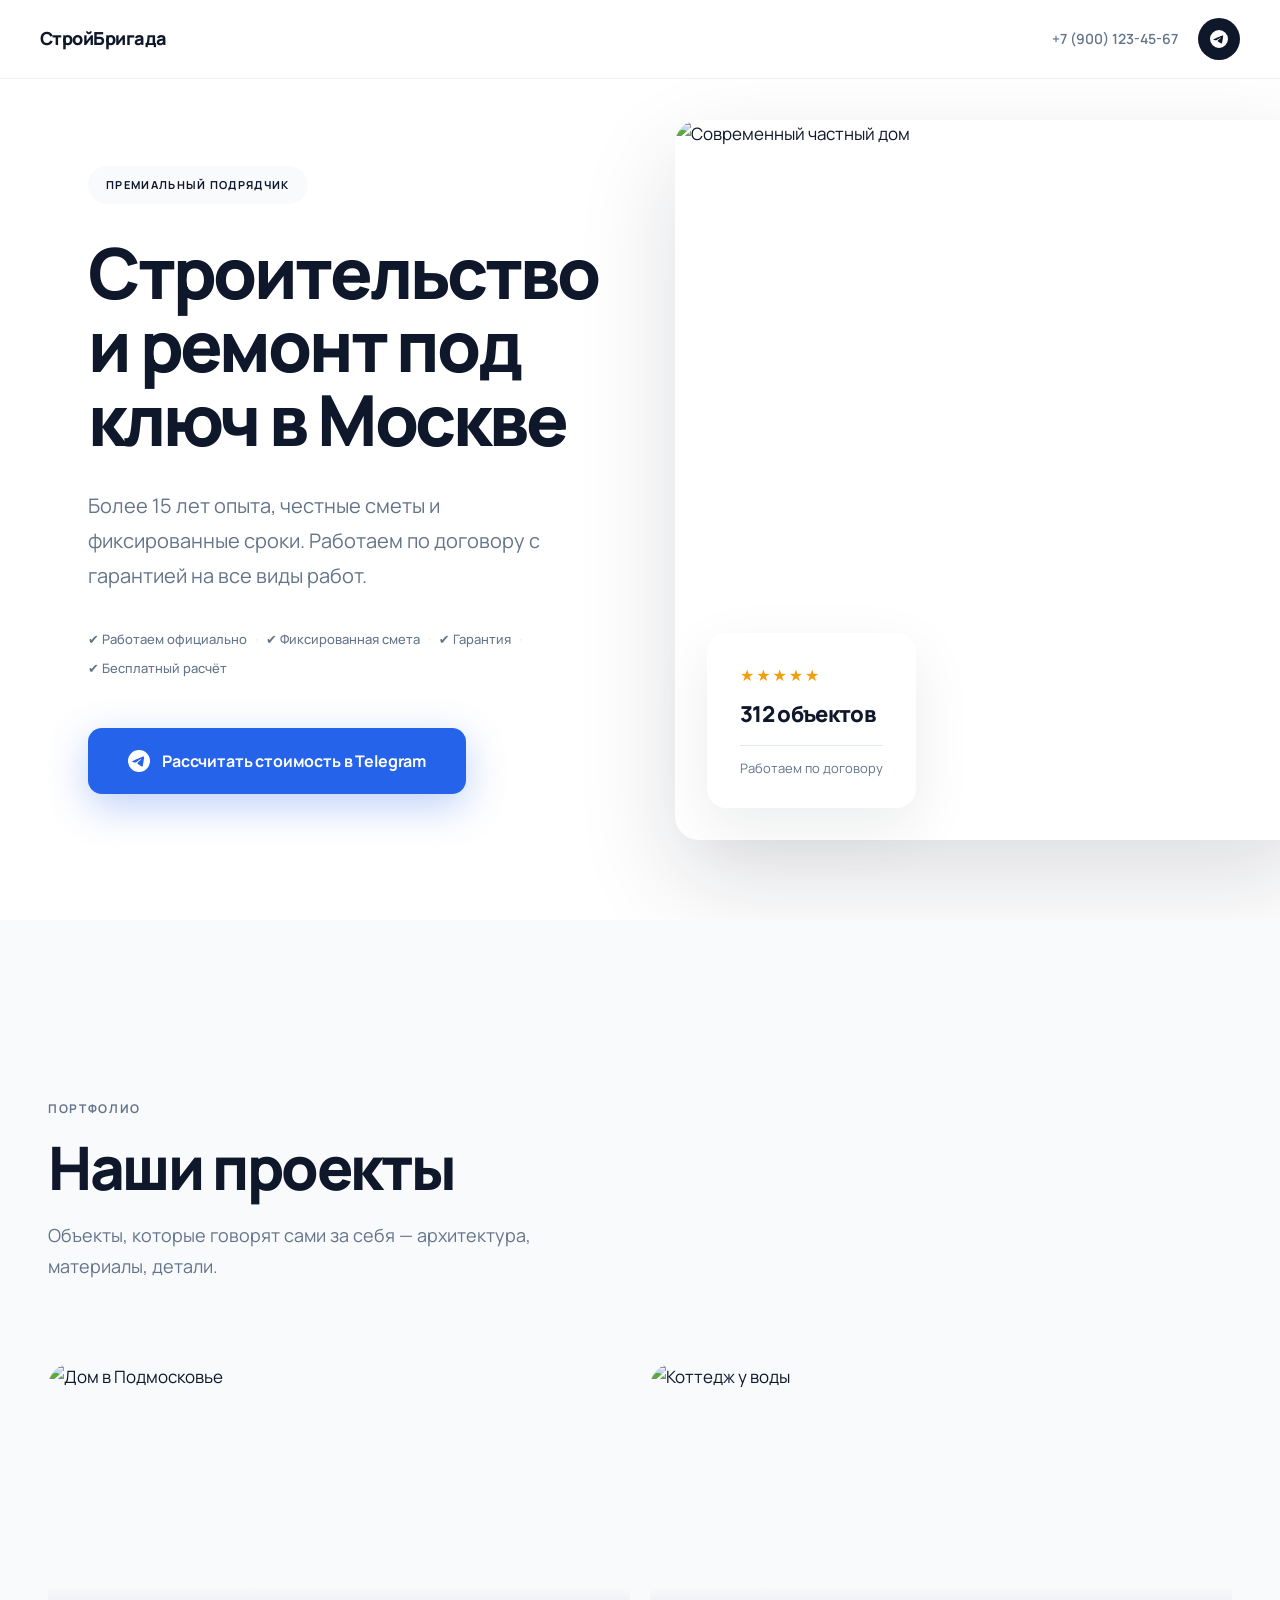
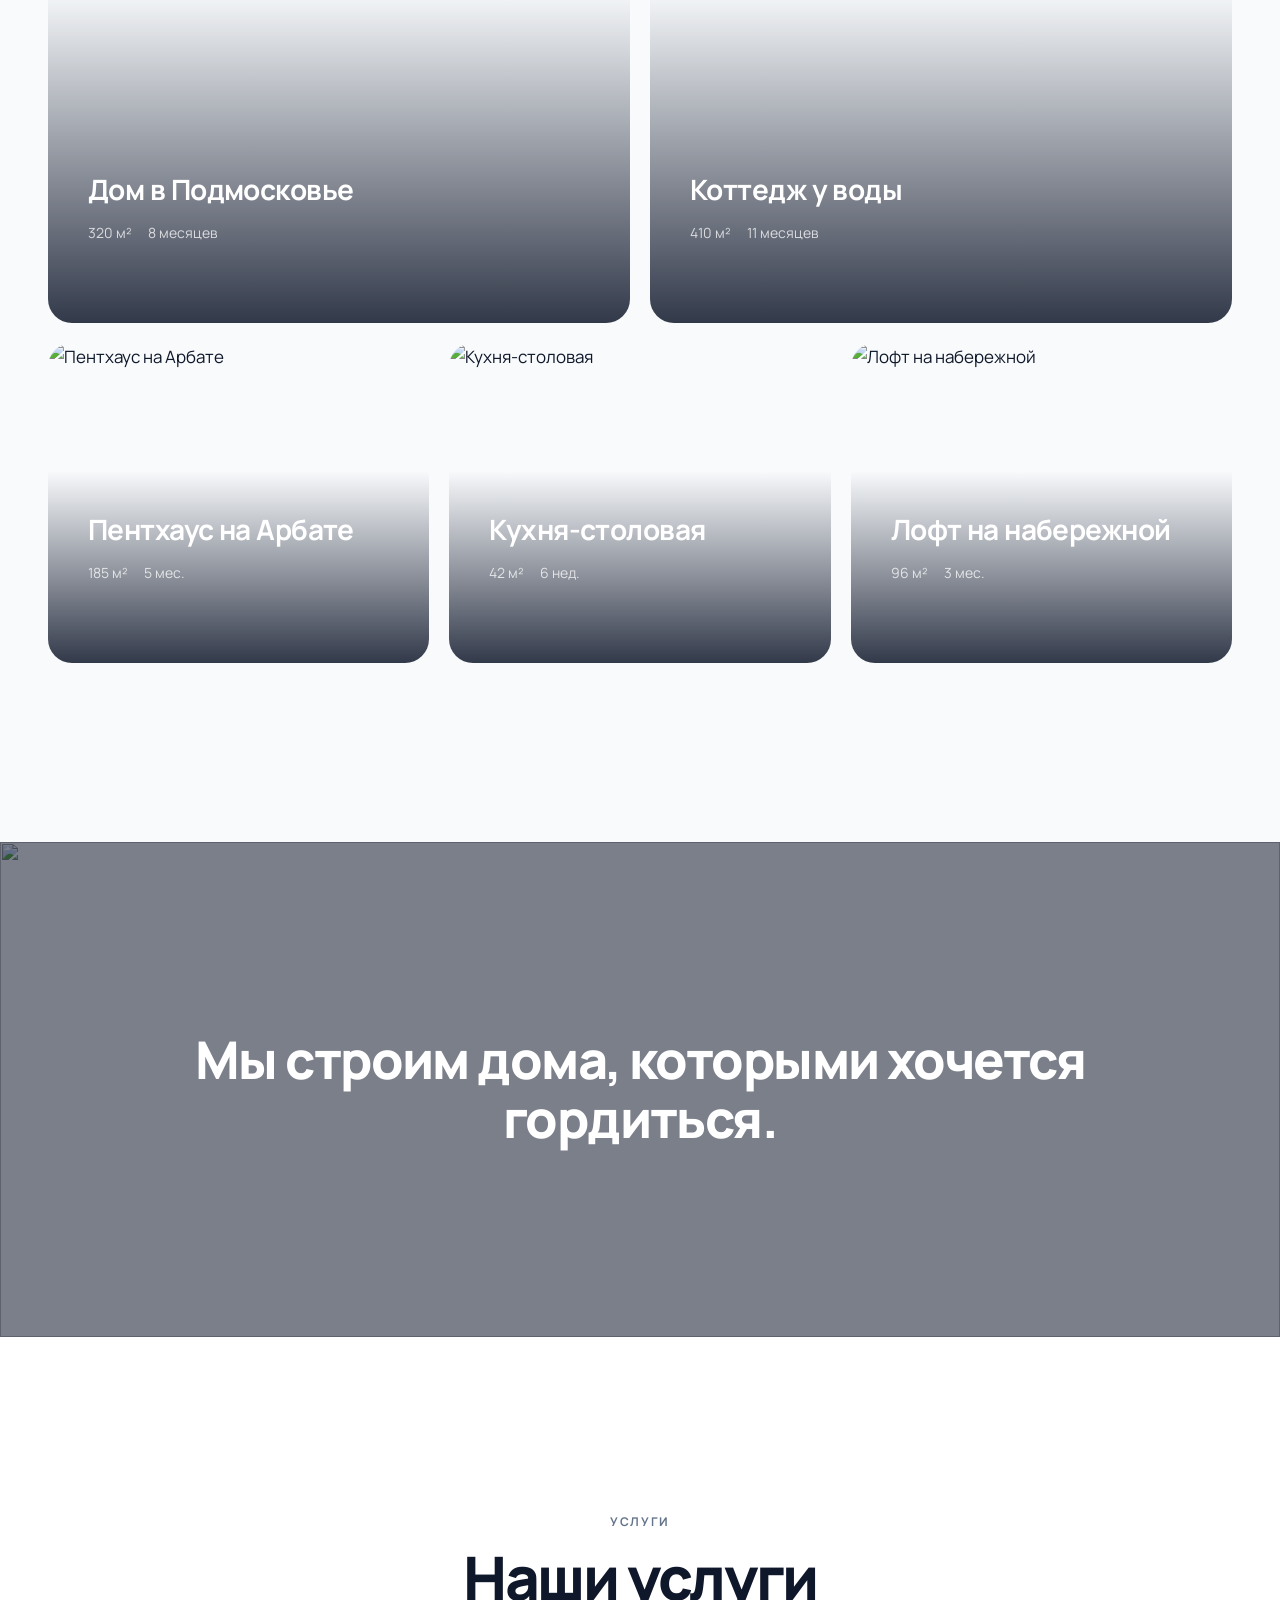
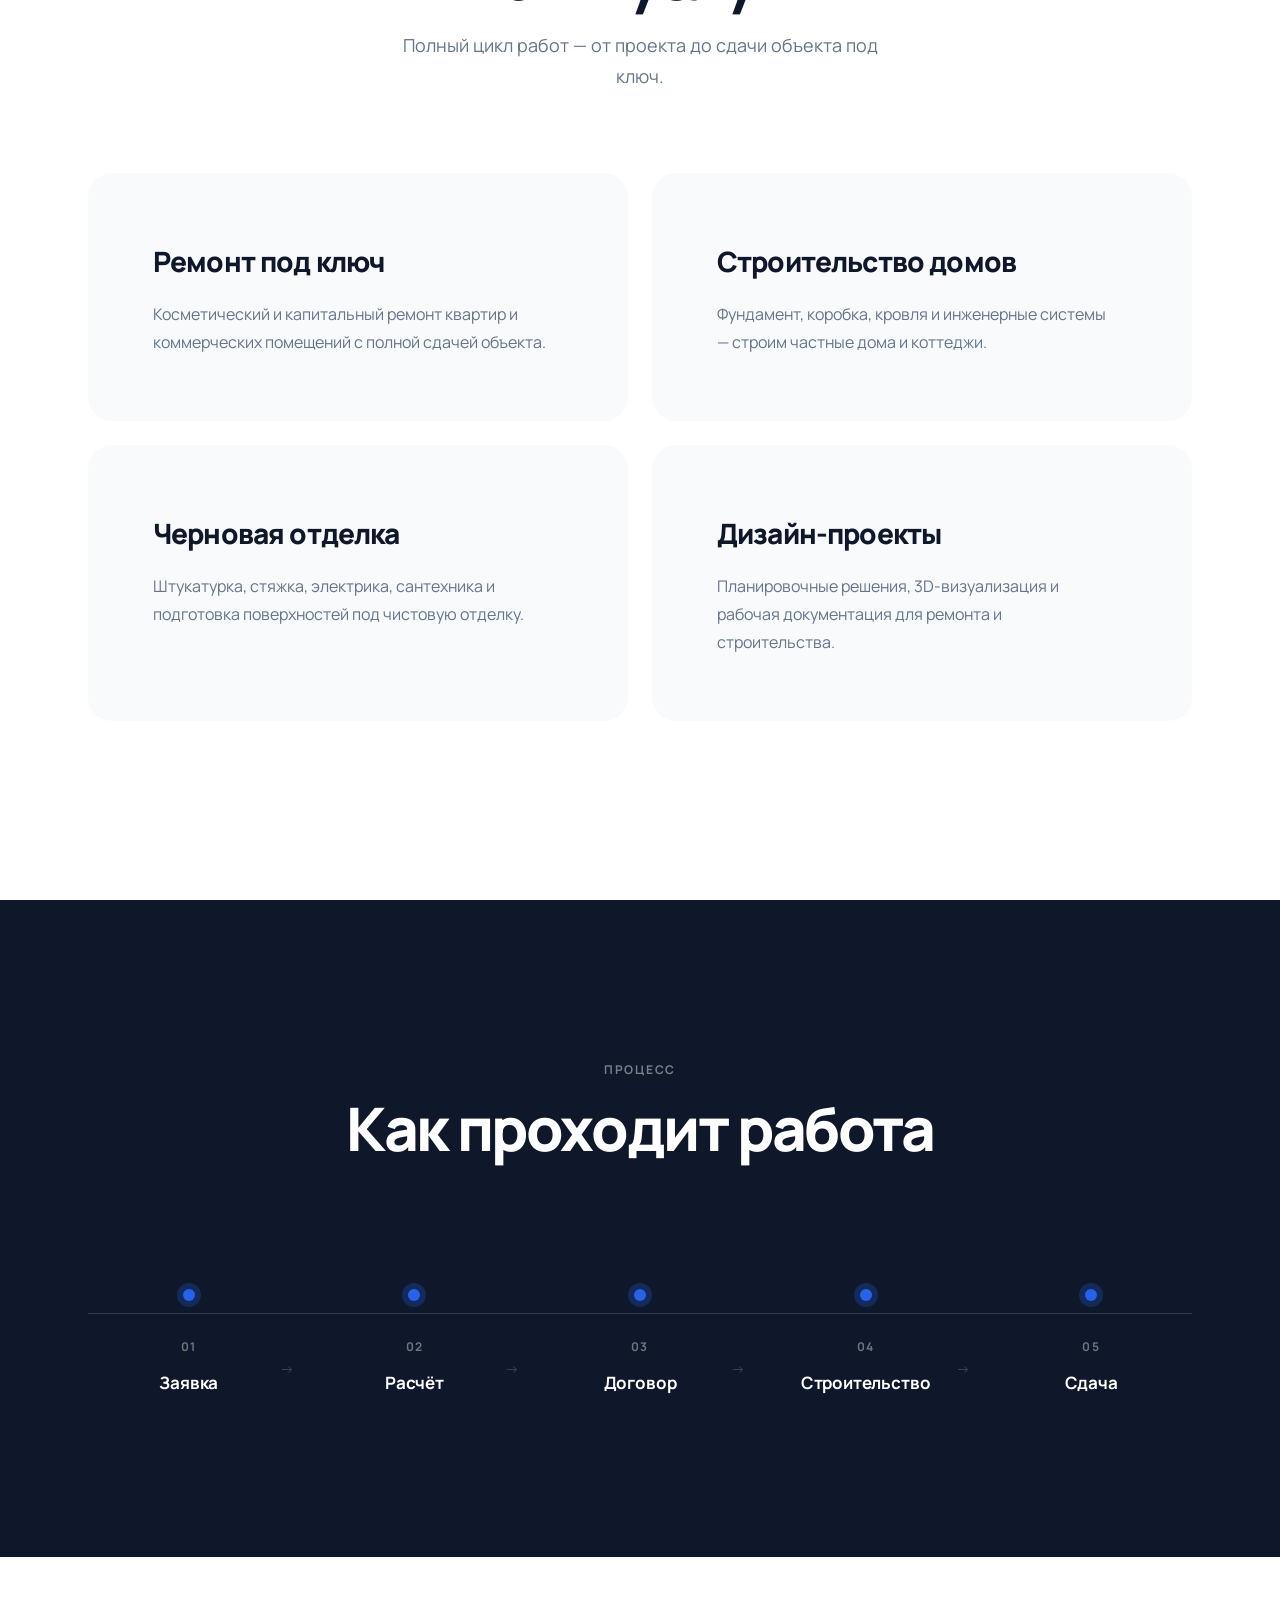
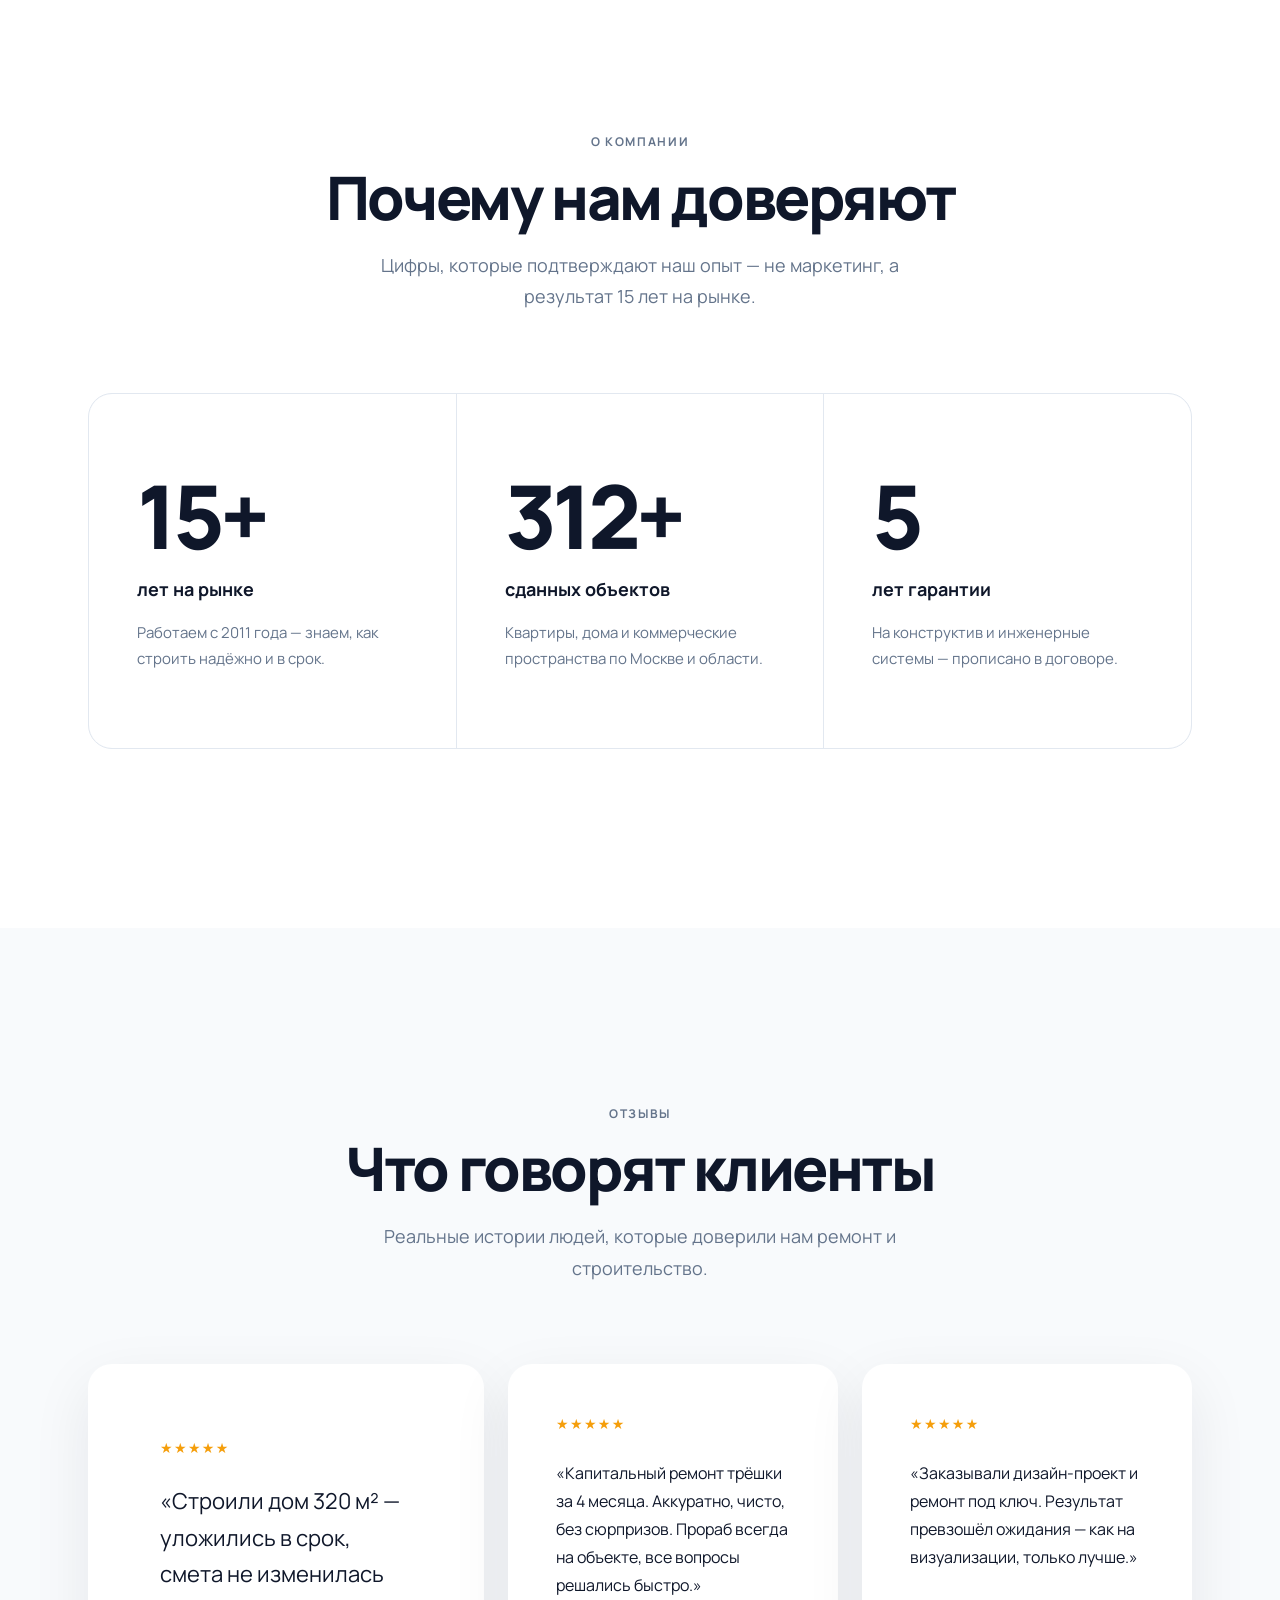
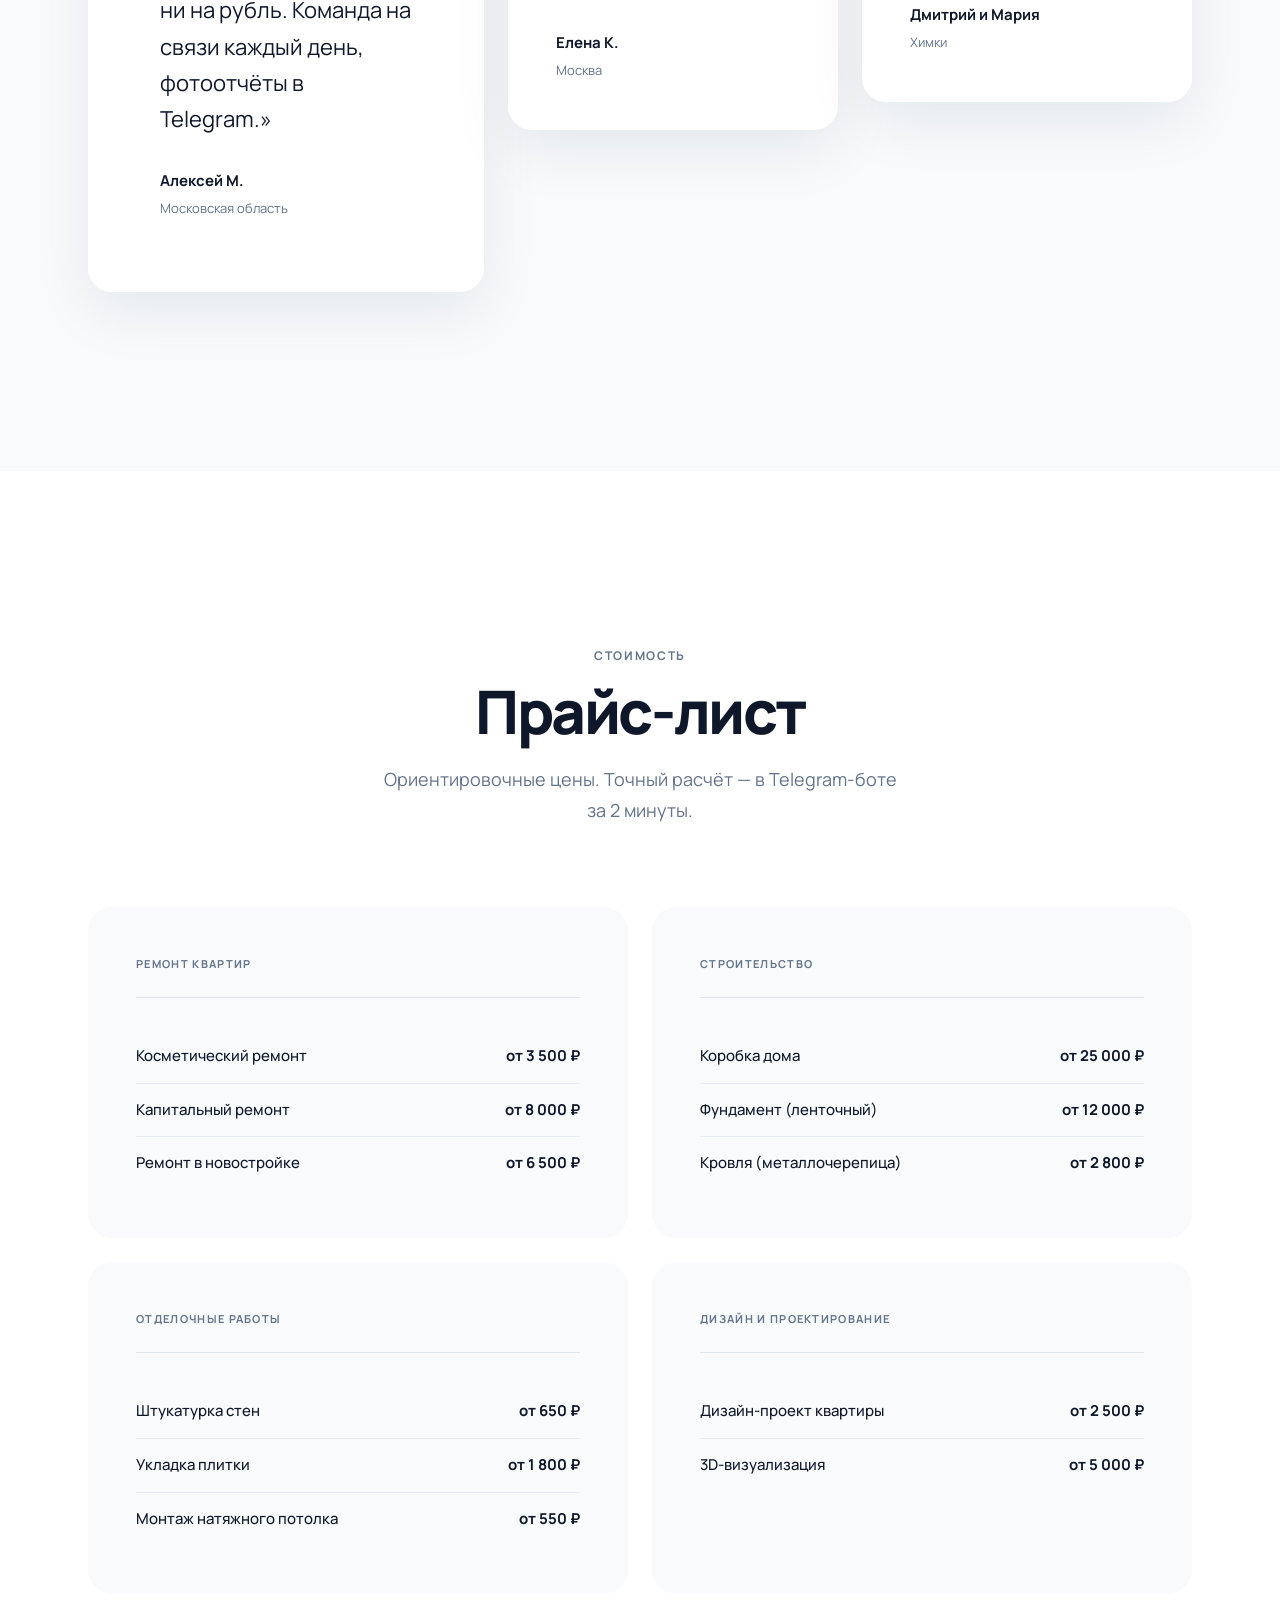
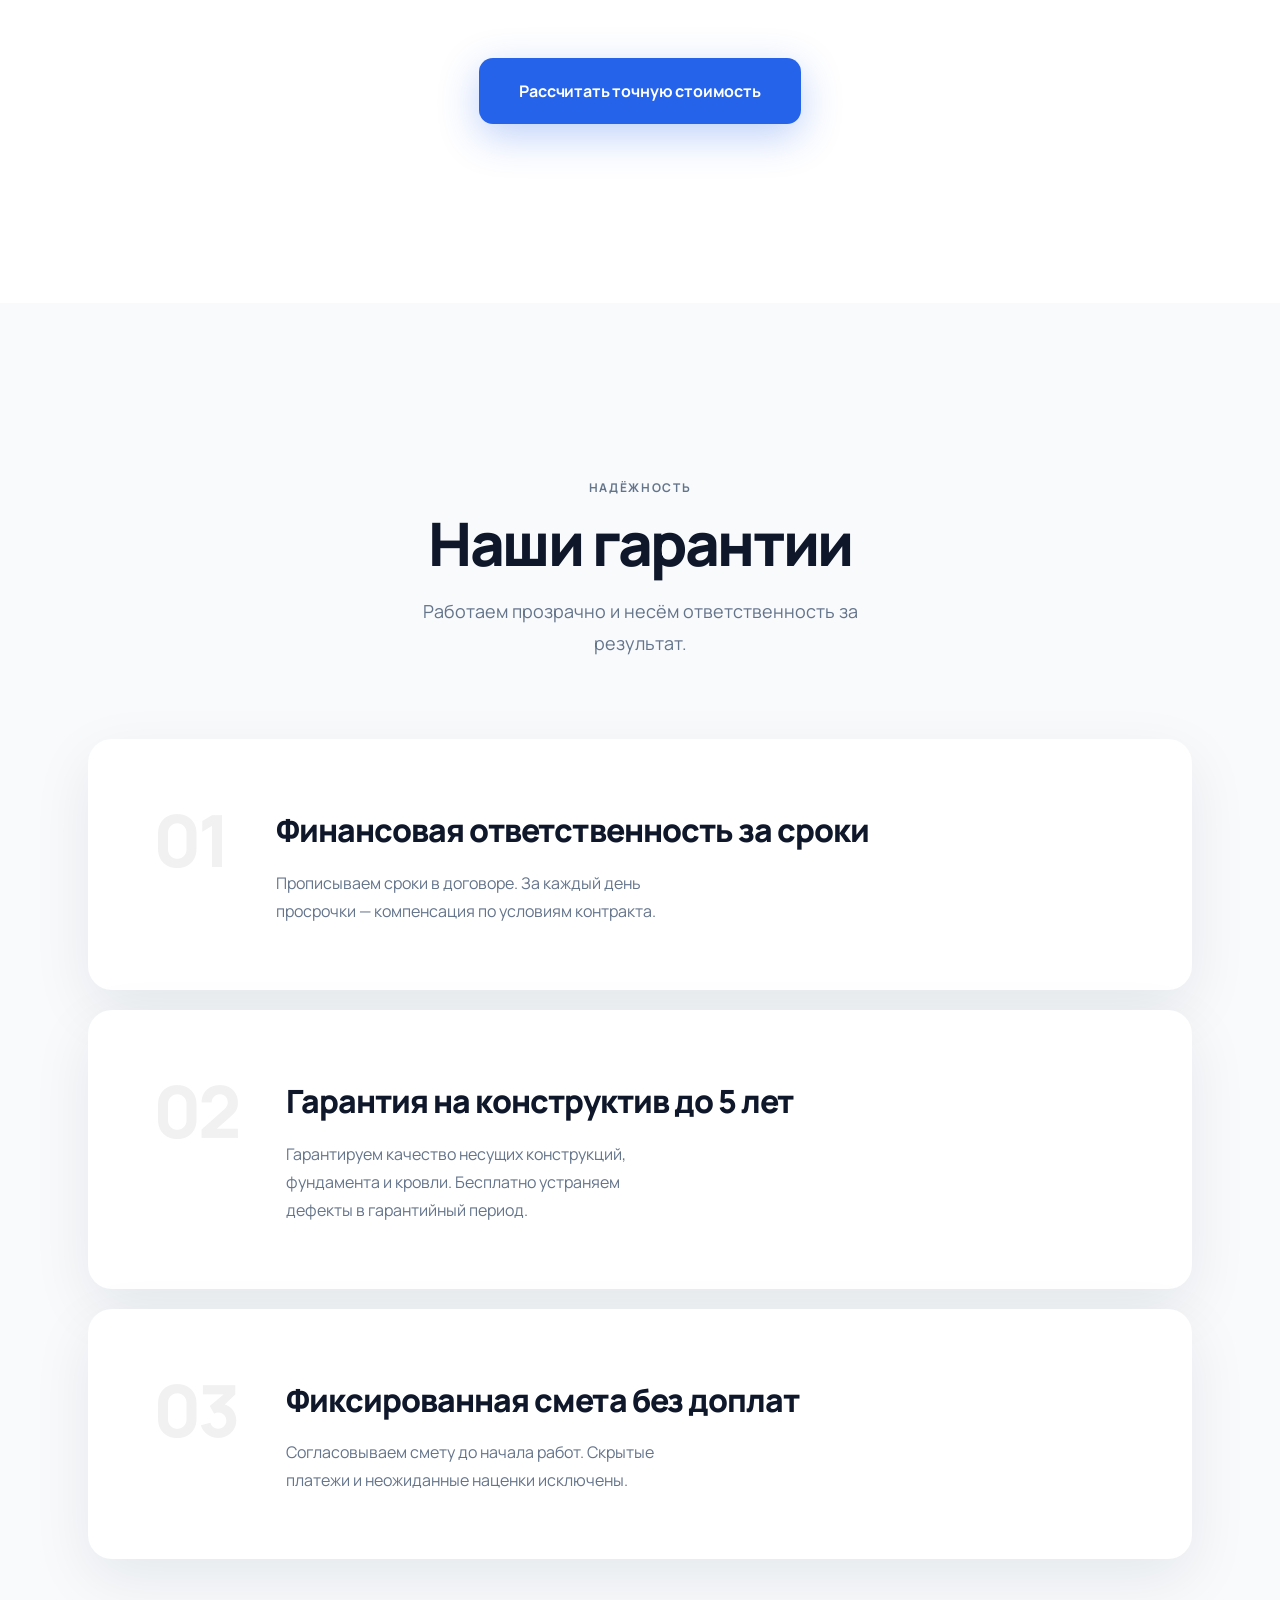
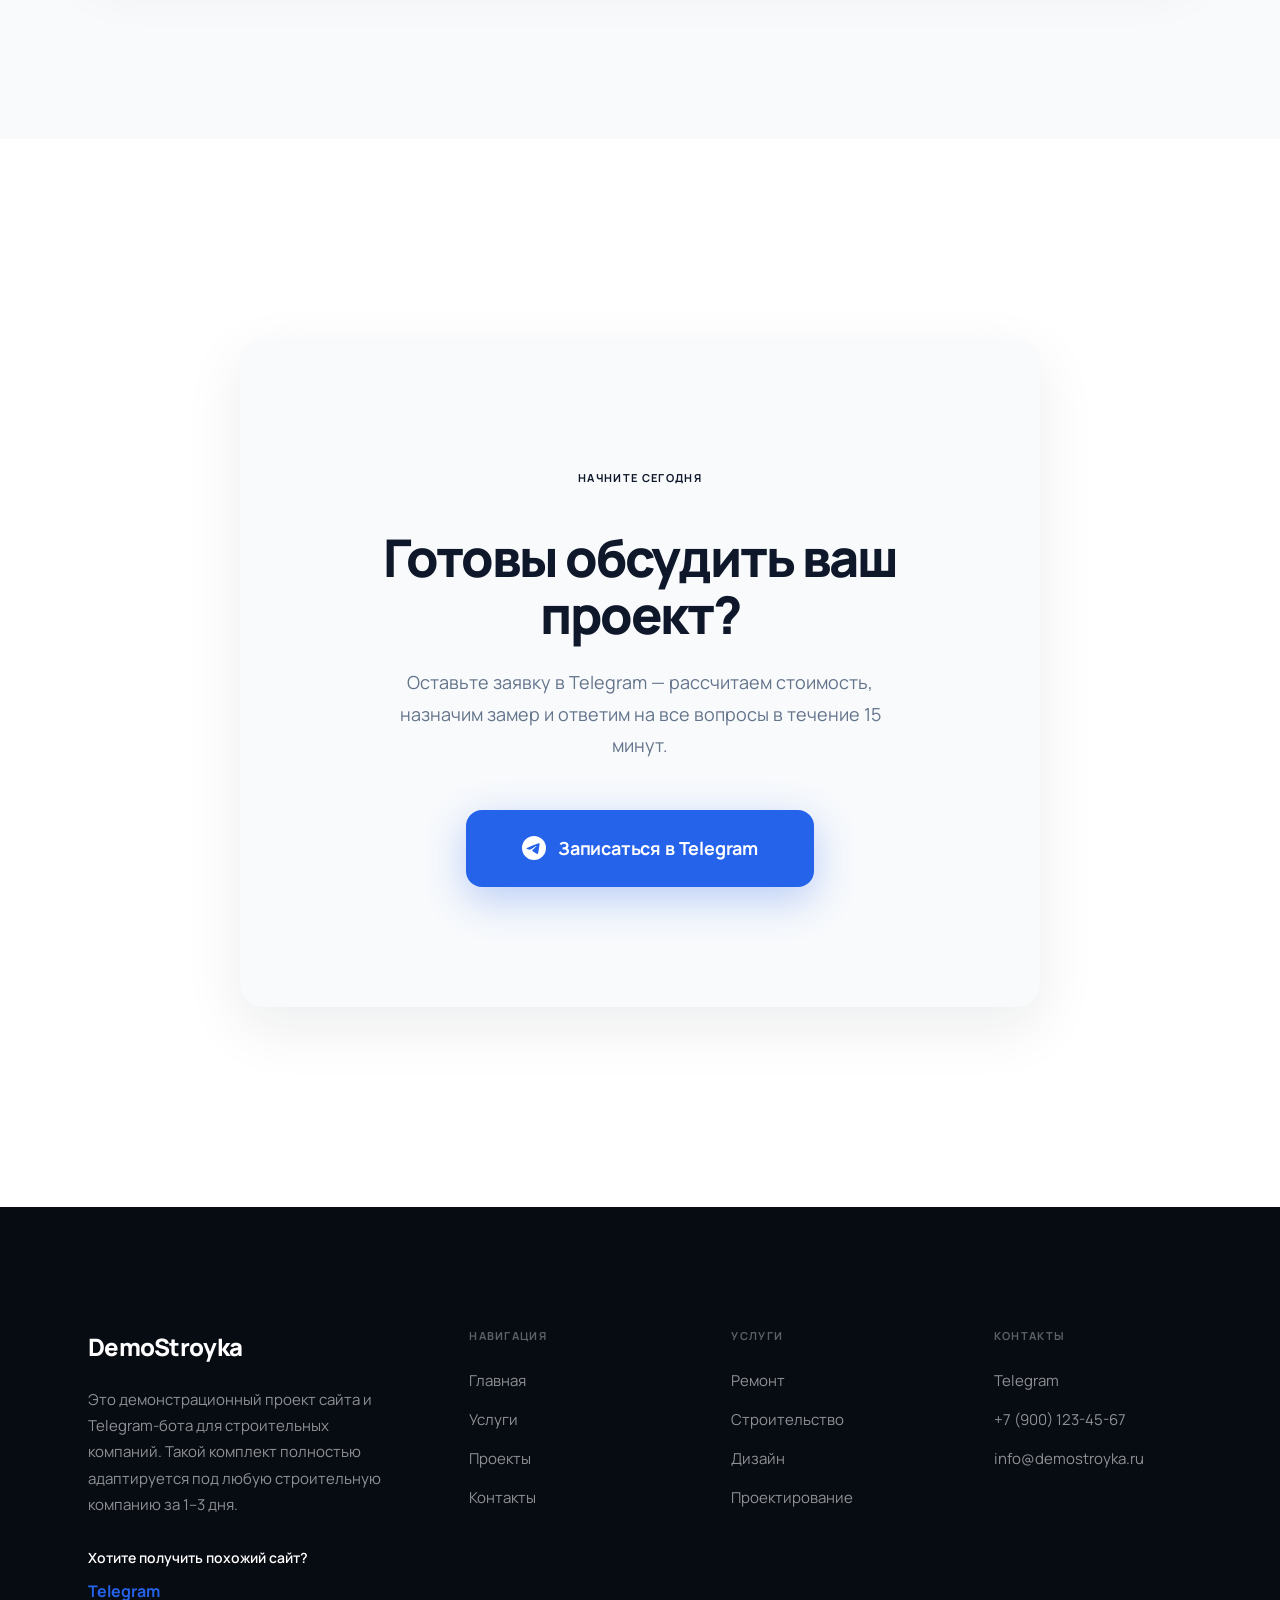
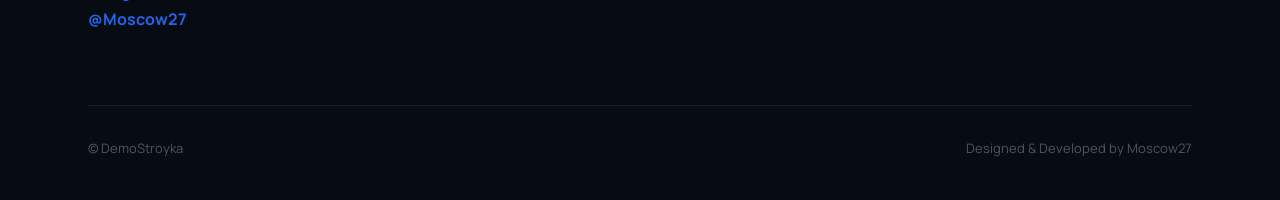
==== commit 08a78604: "v5 maybe fix" ====
--- a/index.html
+++ b/index.html
@@ -43,7 +43,7 @@
         <div class="hero__content">
           <span class="badge badge--hero">Премиальный подрядчик</span>
           <h1 class="hero__title">Строительство и&nbsp;ремонт под ключ в&nbsp;<!-- ЗАМЕНИ: город -->Москве</h1>
-          <p class="hero__subtitle">Более <!-- ЗАМЕНИ: лет опыта -->10 лет опыта, честные сметы и фиксированные сроки. Работаем по договору с гарантией на все виды работ.</p>
+          <p class="hero__subtitle">Более <!-- ЗАМЕНИ: лет опыта -->15 лет опыта, честные сметы и фиксированные сроки. Работаем по договору с гарантией на все виды работ.</p>
           <ul class="hero__features">
             <li class="hero__feature">✔ Работаем официально</li>
             <li class="hero__feature">✔ Фиксированная смета</li>
@@ -68,7 +68,7 @@
             loading="eager"
           >
           <div class="hero__glass">
-            <p class="hero__glass-rating">★★★★★ 4.9</p>
+            <p class="hero__glass-rating">★★★★★</p>
             <p class="hero__glass-stat">312 объектов</p>
             <p class="hero__glass-note">Работаем по договору</p>
           </div>
@@ -78,61 +78,69 @@
 
     <!-- ========== ПРОЕКТЫ ========== -->
     <section class="projects animate-in" id="projects">
-      <div class="container">
-        <h2 class="section-title" data-badge="Портфолио">Наши проекты</h2>
-        <p class="section-desc">Реальные объекты — от загородных домов до премиальных интерьеров в городе.</p>
+      <div class="container container--wide">
+        <header class="section-head section-head--left">
+          <span class="section-label">Портфолио</span>
+          <h2 class="section-title section-title--left">Наши проекты</h2>
+          <p class="section-desc section-desc--left">Объекты, которые говорят сами за себя — архитектура, материалы, детали.</p>
+        </header>
         <div class="projects__grid">
-          <article class="project-card">
-            <img class="project-card__img" src="https://images.unsplash.com/photo-1600585154340-be6161a56a0c?w=800&q=80&auto=format&fit=crop" alt="Дом в Подмосковье" loading="lazy">
-            <div class="project-card__body">
+          <article class="project-card project-card--large">
+            <img class="project-card__img" src="https://images.unsplash.com/photo-1600585154340-be6161a56a0c?w=1200&q=85&auto=format&fit=crop" alt="Дом в Подмосковье" loading="lazy">
+            <div class="project-card__overlay">
               <h3 class="project-card__title">Дом в Подмосковье</h3>
               <p class="project-card__meta"><span>320 м²</span><span>8 месяцев</span></p>
-              <a href="https://t.me/USERNAME?start=website" class="btn btn--ghost" target="_blank" rel="noopener">Подробнее</a>
-            </div>
-          </article>
-          <article class="project-card">
-            <img class="project-card__img" src="https://images.unsplash.com/photo-1618221195710-dd6b41fa3246?w=800&q=80&auto=format&fit=crop" alt="Пентхаус на Арбате" loading="lazy">
-            <div class="project-card__body">
-              <h3 class="project-card__title">Пентхаус на Арбате</h3>
-              <p class="project-card__meta"><span>185 м²</span><span>5 месяцев</span></p>
-              <a href="https://t.me/USERNAME?start=website" class="btn btn--ghost" target="_blank" rel="noopener">Подробнее</a>
-            </div>
-          </article>
-          <article class="project-card">
-            <img class="project-card__img" src="https://images.unsplash.com/photo-1600607687939-ce8a6c25118c?w=800&q=80&auto=format&fit=crop" alt="Кухня-столовая" loading="lazy">
-            <div class="project-card__body">
-              <h3 class="project-card__title">Кухня-столовая</h3>
-              <p class="project-card__meta"><span>42 м²</span><span>6 недель</span></p>
-              <a href="https://t.me/USERNAME?start=website" class="btn btn--ghost" target="_blank" rel="noopener">Подробнее</a>
-            </div>
-          </article>
-          <article class="project-card">
-            <img class="project-card__img" src="https://images.unsplash.com/photo-1605276374104-de6862b73811?w=800&q=80&auto=format&fit=crop" alt="Коттедж у воды" loading="lazy">
-            <div class="project-card__body">
+              <a href="https://t.me/USERNAME?start=website" class="project-card__link" target="_blank" rel="noopener">Смотреть проект →</a>
+            </div>
+          </article>
+          <article class="project-card project-card--large">
+            <img class="project-card__img" src="https://images.unsplash.com/photo-1605276374104-de6862b73811?w=1200&q=85&auto=format&fit=crop" alt="Коттедж у воды" loading="lazy">
+            <div class="project-card__overlay">
               <h3 class="project-card__title">Коттедж у воды</h3>
               <p class="project-card__meta"><span>410 м²</span><span>11 месяцев</span></p>
-              <a href="https://t.me/USERNAME?start=website" class="btn btn--ghost" target="_blank" rel="noopener">Подробнее</a>
+              <a href="https://t.me/USERNAME?start=website" class="project-card__link" target="_blank" rel="noopener">Смотреть проект →</a>
             </div>
           </article>
           <article class="project-card">
-            <img class="project-card__img" src="https://images.unsplash.com/photo-1600566753190-17f926102045?w=800&q=80&auto=format&fit=crop" alt="Спа-зона в частном доме" loading="lazy">
-            <div class="project-card__body">
-              <h3 class="project-card__title">Спа-зона в частном доме</h3>
-              <p class="project-card__meta"><span>28 м²</span><span>4 недели</span></p>
-              <a href="https://t.me/USERNAME?start=website" class="btn btn--ghost" target="_blank" rel="noopener">Подробнее</a>
+            <img class="project-card__img" src="https://images.unsplash.com/photo-1618221195710-dd6b41fa3246?w=800&q=85&auto=format&fit=crop" alt="Пентхаус на Арбате" loading="lazy">
+            <div class="project-card__overlay">
+              <h3 class="project-card__title">Пентхаус на Арбате</h3>
+              <p class="project-card__meta"><span>185 м²</span><span>5 мес.</span></p>
+              <a href="https://t.me/USERNAME?start=website" class="project-card__link" target="_blank" rel="noopener">Смотреть →</a>
             </div>
           </article>
           <article class="project-card">
-            <img class="project-card__img" src="https://images.unsplash.com/photo-1600210492490-0946911069f1?w=800&q=80&auto=format&fit=crop" alt="Лофт на набережной" loading="lazy">
-            <div class="project-card__body">
+            <img class="project-card__img" src="https://images.unsplash.com/photo-1600607687939-ce8a6c25118c?w=800&q=85&auto=format&fit=crop" alt="Кухня-столовая" loading="lazy">
+            <div class="project-card__overlay">
+              <h3 class="project-card__title">Кухня-столовая</h3>
+              <p class="project-card__meta"><span>42 м²</span><span>6 нед.</span></p>
+              <a href="https://t.me/USERNAME?start=website" class="project-card__link" target="_blank" rel="noopener">Смотреть →</a>
+            </div>
+          </article>
+          <article class="project-card">
+            <img class="project-card__img" src="https://images.unsplash.com/photo-1600210492490-0946911069f1?w=800&q=85&auto=format&fit=crop" alt="Лофт на набережной" loading="lazy">
+            <div class="project-card__overlay">
               <h3 class="project-card__title">Лофт на набережной</h3>
-              <p class="project-card__meta"><span>96 м²</span><span>3 месяца</span></p>
-              <a href="https://t.me/USERNAME?start=website" class="btn btn--ghost" target="_blank" rel="noopener">Подробнее</a>
-            </div>
-          </article>
-        </div>
-      </div>
-    </section>
+              <p class="project-card__meta"><span>96 м²</span><span>3 мес.</span></p>
+              <a href="https://t.me/USERNAME?start=website" class="project-card__link" target="_blank" rel="noopener">Смотреть →</a>
+            </div>
+          </article>
+        </div>
+      </div>
+    </section>
+
+    <!-- ========== ЦИТАТА ========== -->
+    <figure class="visual-break animate-in">
+      <img
+        class="visual-break__img"
+        src="https://images.unsplash.com/photo-1600047509807-bc179f28a81d?w=1920&q=85&auto=format&fit=crop"
+        alt=""
+        loading="lazy"
+      >
+      <blockquote class="visual-break__quote">
+        <p>Мы строим дома, которыми хочется гордиться.</p>
+      </blockquote>
+    </figure>
 
     <!-- ========== УСЛУГИ ========== -->
     <section class="services animate-in" id="services">
@@ -175,34 +183,34 @@
     <!-- ========== КАК МЫ РАБОТАЕМ ========== -->
     <section class="process animate-in" id="process">
       <div class="container">
-        <h2 class="section-title" data-badge="Процесс">Как мы работаем</h2>
-        <p class="section-desc">Прозрачный путь от первой заявки до сдачи объекта — без сюрпризов и скрытых платежей.</p>
-        <div class="process__steps">
-          <article class="process__step">
-            <span class="process__num">01</span>
-            <h3 class="process__title">Заявка</h3>
-            <p class="process__text">Оставляете заявку в Telegram-боте или звоните — фиксируем задачу и сроки первого контакта.</p>
-          </article>
-          <article class="process__step">
-            <span class="process__num">02</span>
-            <h3 class="process__title">Расчёт сметы</h3>
-            <p class="process__text">Выезжаем на объект, замеряем, готовим детальную смету с фиксированными позициями.</p>
-          </article>
-          <article class="process__step">
-            <span class="process__num">03</span>
-            <h3 class="process__title">Договор</h3>
-            <p class="process__text">Подписываем договор с чётким графиком работ, этапами оплаты и гарантийными обязательствами.</p>
-          </article>
-          <article class="process__step">
-            <span class="process__num">04</span>
-            <h3 class="process__title">Строительство</h3>
-            <p class="process__text">Ведём работы по проекту, отчитываемся по этапам, контролируем качество на каждом шаге.</p>
-          </article>
-          <article class="process__step">
-            <span class="process__num">05</span>
-            <h3 class="process__title">Сдача объекта</h3>
-            <p class="process__text">Принимаете готовый объект по акту, получаете гарантийный пакет документов.</p>
-          </article>
+        <header class="section-head">
+          <span class="section-label">Процесс</span>
+          <h2 class="section-title">Как проходит работа</h2>
+        </header>
+        <div class="process__timeline">
+          <div class="process__line" aria-hidden="true"></div>
+          <div class="process__steps">
+            <article class="process__step">
+              <span class="process__num">01</span>
+              <h3 class="process__title">Заявка</h3>
+            </article>
+            <article class="process__step">
+              <span class="process__num">02</span>
+              <h3 class="process__title">Расчёт</h3>
+            </article>
+            <article class="process__step">
+              <span class="process__num">03</span>
+              <h3 class="process__title">Договор</h3>
+            </article>
+            <article class="process__step">
+              <span class="process__num">04</span>
+              <h3 class="process__title">Строительство</h3>
+            </article>
+            <article class="process__step">
+              <span class="process__num">05</span>
+              <h3 class="process__title">Сдача</h3>
+            </article>
+          </div>
         </div>
       </div>
     </section>
@@ -260,17 +268,7 @@
       </div>
     </section>
 
-    <!-- ========== ВИЗУАЛЬНАЯ ПАУЗА ========== -->
-    <figure class="visual-break animate-in">
-      <img
-        class="visual-break__img"
-        src="https://images.unsplash.com/photo-1600047509807-bc179f28a81d?w=1920&q=85&auto=format&fit=crop"
-        alt=""
-        loading="lazy"
-      >
-    </figure>
-
-    <!-- ========== ПРАЙС-ЛИСТ ========== -->
+    <!-- ========== ПРАЙС ========== -->
     <section class="pricing animate-in" id="pricing">
       <div class="container">
         <h2 class="section-title" data-badge="Стоимость">Прайс-лист</h2>
@@ -320,26 +318,23 @@
         <h2 class="section-title" data-badge="Надёжность">Наши гарантии</h2>
         <p class="section-desc">Работаем прозрачно и несём ответственность за результат.</p>
         <div class="cards-grid cards-grid--3">
-          <article class="card card--guarantee">
-            <span class="card__icon" aria-hidden="true">
-              <svg width="32" height="32" viewBox="0 0 24 24" fill="none" stroke="currentColor" stroke-width="2" stroke-linecap="round" stroke-linejoin="round"><circle cx="12" cy="12" r="10"/><polyline points="12 6 12 12 16 14"/></svg>
-            </span>
-            <h3 class="card__title">Финансовая ответственность за сроки</h3>
-            <p class="card__text">Прописываем сроки в договоре. За каждый день просрочки — компенсация по условиям контракта.</p>
-          </article>
-          <article class="card card--guarantee">
-            <span class="card__icon" aria-hidden="true">
-              <svg width="32" height="32" viewBox="0 0 24 24" fill="none" stroke="currentColor" stroke-width="2" stroke-linecap="round" stroke-linejoin="round"><path d="M12 22s8-4 8-10V5l-8-3-8 3v7c0 6 8 10 8 10z"/></svg>
-            </span>
-            <h3 class="card__title">Гарантия на конструктив до 5 лет</h3>
-            <p class="card__text">Гарантируем качество несущих конструкций, фундамента и кровли. Бесплатно устраняем дефекты в гарантийный период.</p>
-          </article>
-          <article class="card card--guarantee">
-            <span class="card__icon" aria-hidden="true">
-              <svg width="32" height="32" viewBox="0 0 24 24" fill="none" stroke="currentColor" stroke-width="2" stroke-linecap="round" stroke-linejoin="round"><path d="M14 2H6a2 2 0 0 0-2 2v16a2 2 0 0 0 2 2h12a2 2 0 0 0 2-2V8z"/><polyline points="14 2 14 8 20 8"/><line x1="16" y1="13" x2="8" y2="13"/><line x1="16" y1="17" x2="8" y2="17"/></svg>
-            </span>
-            <h3 class="card__title">Фиксированная смета без доплат</h3>
-            <p class="card__text">Согласовываем смету до начала работ. Скрытые платежи и неожиданные наценки исключены.</p>
+          <article class="card card--guarantee" data-num="01">
+            <div>
+              <h3 class="card__title">Финансовая ответственность за сроки</h3>
+              <p class="card__text">Прописываем сроки в договоре. За каждый день просрочки — компенсация по условиям контракта.</p>
+            </div>
+          </article>
+          <article class="card card--guarantee" data-num="02">
+            <div>
+              <h3 class="card__title">Гарантия на конструктив до 5 лет</h3>
+              <p class="card__text">Гарантируем качество несущих конструкций, фундамента и кровли. Бесплатно устраняем дефекты в гарантийный период.</p>
+            </div>
+          </article>
+          <article class="card card--guarantee" data-num="03">
+            <div>
+              <h3 class="card__title">Фиксированная смета без доплат</h3>
+              <p class="card__text">Согласовываем смету до начала работ. Скрытые платежи и неожиданные наценки исключены.</p>
+            </div>
           </article>
         </div>
       </div>
@@ -368,9 +363,9 @@
       <div class="footer__grid">
         <div class="footer__col footer__col--brand">
           <p class="footer__brand">DemoStroyka</p>
-          <p class="footer__desc">Это демонстрационный проект сайта и Telegram-бота для строительных компаний. Такой комплект можно полностью адаптировать под вашу компанию за 1–3 дня.</p>
-          <p class="footer__cta-text">Хотите такой же сайт?</p>
-          <a href="https://t.me/Moscow27" class="footer__telegram" target="_blank" rel="noopener">Telegram: @Moscow27</a>
+          <p class="footer__desc">Это демонстрационный проект сайта и Telegram-бота для строительных компаний. Такой комплект полностью адаптируется под любую строительную компанию за 1–3 дня.</p>
+          <p class="footer__cta-text">Хотите получить похожий сайт?</p>
+          <a href="https://t.me/Moscow27" class="footer__telegram" target="_blank" rel="noopener">Telegram<br>@Moscow27</a>
         </div>
         <div class="footer__col">
           <p class="footer__heading">Навигация</p>
@@ -384,8 +379,8 @@
         <div class="footer__col">
           <p class="footer__heading">Услуги</p>
           <nav class="footer__links" aria-label="Услуги">
-            <a href="#services" class="footer__link">Ремонт квартир</a>
-            <a href="#services" class="footer__link">Строительство домов</a>
+            <a href="#services" class="footer__link">Ремонт</a>
+            <a href="#services" class="footer__link">Строительство</a>
             <a href="#services" class="footer__link">Дизайн</a>
             <a href="#services" class="footer__link">Проектирование</a>
           </nav>
@@ -400,8 +395,8 @@
         </div>
       </div>
       <div class="footer__bottom">
-        <p class="footer__copy">&copy; 2026 DemoStroyka</p>
-        <p class="footer__credit">Designed &amp; Developed by Moscow27.</p>
+        <p class="footer__copy">&copy; DemoStroyka</p>
+        <p class="footer__credit">Designed &amp; Developed by Moscow27</p>
       </div>
     </div>
   </footer>
--- a/style.css
+++ b/style.css
@@ -1,188 +1,165 @@
-/* ===== Design Tokens ===== */
+/* ============================================================
+   DemoStroyka — Editorial Corporate Design System
+   ============================================================ */
 :root {
-  --color-dark: #0F172A;
-  --color-blue: #2563EB;
-  --color-blue-dark: #1D4ED8;
-  --color-accent: #F59E0B;
-  --color-bg: #FFFFFF;
-  --color-bg-soft: #F8FAFC;
-  --color-text: #0F172A;
-  --color-text-muted: #64748B;
-  --color-border: #E2E8F0;
-  --radius-card: 24px;
-  --radius-hero: 28px;
-  --radius-btn: 16px;
-  --shadow-soft: 0 8px 32px rgba(15, 23, 42, 0.08);
-  --shadow-card: 0 16px 48px rgba(15, 23, 42, 0.1);
-  --shadow-hover: 0 32px 64px rgba(15, 23, 42, 0.16);
-  --shadow-premium: 0 24px 80px rgba(15, 23, 42, 0.12);
-  --transition: 300ms cubic-bezier(0.4, 0, 0.2, 1);
-  --transition-slow: 400ms cubic-bezier(0.4, 0, 0.2, 1);
-  --container: 1280px;
-}
-
-/* ===== Reset & Base ===== */
-*,
-*::before,
-*::after {
-  box-sizing: border-box;
-  margin: 0;
-  padding: 0;
-}
-
-html {
-  scroll-behavior: smooth;
-}
+  --dark: #0F172A;
+  --dark-deep: #070b12;
+  --blue: #2563EB;
+  --blue-hover: #1D4ED8;
+  --accent: #F59E0B;
+  --white: #FFFFFF;
+  --soft: #F8FAFC;
+  --muted: #64748B;
+  --line: #E2E8F0;
+  --radius: 24px;
+  --ease: cubic-bezier(0.4, 0, 0.2, 1);
+  --t: 300ms var(--ease);
+  --t-slow: 500ms var(--ease);
+  --shadow: 0 20px 60px rgba(15, 23, 42, 0.08);
+  --shadow-lg: 0 40px 100px rgba(15, 23, 42, 0.14);
+  --max: 1200px;
+  --max-wide: 1440px;
+  --max-narrow: 720px;
+}
+
+*, *::before, *::after { box-sizing: border-box; margin: 0; padding: 0; }
+
+html { scroll-behavior: smooth; }
 
 body {
   font-family: 'Manrope', system-ui, sans-serif;
   font-size: 17px;
-  line-height: 1.7;
-  color: var(--color-text);
-  background: var(--color-bg);
+  line-height: 1.65;
+  color: var(--dark);
+  background: var(--white);
   -webkit-font-smoothing: antialiased;
 }
 
-img {
-  max-width: 100%;
-  display: block;
-}
-
-a {
-  color: inherit;
-  text-decoration: none;
-}
-
-ul {
-  list-style: none;
-}
-
+img { max-width: 100%; display: block; }
+a { color: inherit; text-decoration: none; }
+ul { list-style: none; }
+
+/* ===== Layout ===== */
 .container {
   width: 100%;
-  max-width: var(--container);
+  max-width: var(--max);
   margin: 0 auto;
-  padding: 0 32px;
-}
-
-/* ===== Animations ===== */
-@keyframes fadeUp {
-  from {
-    opacity: 0;
-    transform: translateY(32px);
-  }
-  to {
-    opacity: 1;
-    transform: translateY(0);
-  }
+  padding: 0 clamp(20px, 4vw, 48px);
+}
+
+.container--wide {
+  max-width: var(--max-wide);
+}
+
+.container--narrow {
+  max-width: var(--max-narrow);
+}
+
+/* ===== Motion ===== */
+@keyframes rise {
+  from { opacity: 0; transform: translateY(40px); }
+  to   { opacity: 1; transform: translateY(0); }
 }
 
 @keyframes float {
   0%, 100% { transform: translateY(0); }
-  50% { transform: translateY(-6px); }
-}
-
-@keyframes shimmer {
-  0% { opacity: 0.6; }
-  50% { opacity: 1; }
-  100% { opacity: 0.6; }
-}
-
-@keyframes scaleIn {
-  from {
-    opacity: 0;
-    transform: scale(0.92);
-  }
-  to {
-    opacity: 1;
-    transform: scale(1);
-  }
-}
+  50%      { transform: translateY(-8px); }
+}
+
 @keyframes tg-pulse {
-  0% {
-    box-shadow: 0 8px 24px rgba(37, 99, 235, 0.35), 0 0 0 0 rgba(37, 99, 235, 0.4);
-  }
-  70% {
-    box-shadow: 0 8px 24px rgba(37, 99, 235, 0.35), 0 0 0 16px rgba(37, 99, 235, 0);
-  }
-  100% {
-    box-shadow: 0 8px 24px rgba(37, 99, 235, 0.35), 0 0 0 0 rgba(37, 99, 235, 0);
-  }
+  0%   { box-shadow: 0 8px 32px rgba(37,99,235,.4), 0 0 0 0 rgba(37,99,235,.35); }
+  70%  { box-shadow: 0 8px 32px rgba(37,99,235,.4), 0 0 0 14px rgba(37,99,235,0); }
+  100% { box-shadow: 0 8px 32px rgba(37,99,235,.4), 0 0 0 0 rgba(37,99,235,0); }
 }
 
 .animate-in {
-  animation: fadeUp 0.9s cubic-bezier(0.22, 1, 0.36, 1) both;
-}
-
-.hero.animate-in { animation-delay: 0.05s; }
-.projects.animate-in { animation-delay: 0.08s; }
-.services.animate-in { animation-delay: 0.1s; }
-.process.animate-in { animation-delay: 0.12s; }
-.stats.animate-in { animation-delay: 0.15s; }
-.reviews.animate-in { animation-delay: 0.18s; }
-.pricing.animate-in { animation-delay: 0.2s; }
-.guarantees.animate-in { animation-delay: 0.25s; }
-.cta.animate-in { animation-delay: 0.3s; }
-
-/* ===== Badges ===== */
+  animation: rise 1s cubic-bezier(0.22, 1, 0.36, 1) both;
+}
+
+/* ===== Typography ===== */
+.section-head { margin-bottom: clamp(48px, 8vw, 80px); }
+.section-head--left { text-align: left; }
+
+.section-label {
+  display: block;
+  font-size: 0.75rem;
+  font-weight: 700;
+  letter-spacing: 0.14em;
+  text-transform: uppercase;
+  color: var(--muted);
+  margin-bottom: 16px;
+}
+
+.section-title {
+  font-size: clamp(2.25rem, 5vw, 3.75rem);
+  font-weight: 800;
+  letter-spacing: -0.04em;
+  line-height: 1.08;
+  color: var(--dark);
+}
+
+.section-title--left,
+.section-head--left .section-title { text-align: left; }
+
+.section-desc {
+  margin-top: 20px;
+  font-size: clamp(1rem, 2vw, 1.125rem);
+  color: var(--muted);
+  max-width: 520px;
+  line-height: 1.75;
+}
+
+.section-desc--left { margin-left: 0; text-align: left; }
+
+.section-head:not(.section-head--left) { text-align: center; }
+.section-head:not(.section-head--left) .section-desc { margin-left: auto; margin-right: auto; }
+
+/* data-badge fallback for legacy sections */
+.section-title[data-badge]::before {
+  content: attr(data-badge);
+  display: block;
+  font-size: 0.75rem;
+  font-weight: 700;
+  letter-spacing: 0.14em;
+  text-transform: uppercase;
+  color: var(--muted);
+  margin-bottom: 16px;
+}
+
+/* Legacy section headers (without .section-head) */
+.services > .container > .section-title,
+.stats > .container > .section-title,
+.reviews > .container > .section-title,
+.pricing > .container > .section-title,
+.guarantees > .container > .section-title {
+  text-align: center;
+}
+
+.services > .container > .section-desc,
+.stats > .container > .section-desc,
+.reviews > .container > .section-desc,
+.pricing > .container > .section-desc,
+.guarantees > .container > .section-desc {
+  text-align: center;
+  margin-left: auto;
+  margin-right: auto;
+  margin-bottom: clamp(48px, 8vw, 80px);
+}
+
+/* ===== Badge ===== */
 .badge {
   display: inline-flex;
-  align-items: center;
-  padding: 8px 16px;
-  font-size: 0.8125rem;
-  font-weight: 600;
-  letter-spacing: 0.06em;
+  padding: 10px 18px;
+  font-size: 0.6875rem;
+  font-weight: 700;
+  letter-spacing: 0.12em;
   text-transform: uppercase;
-  color: var(--color-blue);
-  background: rgba(37, 99, 235, 0.08);
-  border: 1px solid rgba(37, 99, 235, 0.12);
+  color: var(--dark);
+  background: var(--soft);
   border-radius: 100px;
 }
 
-.badge--hero {
-  margin-bottom: 28px;
-}
-
-#services .section-title::before,
-#projects .section-title::before,
-.process .section-title::before,
-.stats .section-title::before,
-#reviews .section-title::before,
-#pricing .section-title::before,
-#guarantees .section-title::before {
-  content: attr(data-badge);
-  display: block;
-  width: fit-content;
-  margin: 0 auto 20px;
-  padding: 8px 16px;
-  font-size: 0.8125rem;
-  font-weight: 600;
-  letter-spacing: 0.06em;
-  text-transform: uppercase;
-  color: var(--color-blue);
-  background: rgba(37, 99, 235, 0.08);
-  border: 1px solid rgba(37, 99, 235, 0.12);
-  border-radius: 100px;
-}
-
-/* ===== Typography ===== */
-.section-title {
-  font-size: clamp(2rem, 4vw, 3rem);
-  font-weight: 800;
-  letter-spacing: -0.03em;
-  line-height: 1.15;
-  text-align: center;
-  margin-bottom: 20px;
-  color: var(--color-dark);
-}
-
-.section-desc {
-  text-align: center;
-  color: var(--color-text-muted);
-  max-width: 560px;
-  margin: 0 auto 64px;
-  font-size: 1.0625rem;
-  line-height: 1.75;
-}
+.badge--hero { margin-bottom: 32px; }
 
 /* ===== Buttons ===== */
 .btn {
@@ -192,672 +169,581 @@
   gap: 12px;
   padding: 20px 40px;
   font-family: inherit;
-  font-size: 1.0625rem;
-  font-weight: 700;
-  line-height: 1.2;
+  font-size: 1rem;
+  font-weight: 700;
   letter-spacing: -0.01em;
-  border-radius: var(--radius-btn);
-  border: 2px solid transparent;
+  border-radius: 14px;
+  border: none;
   cursor: pointer;
-  transition: background-color var(--transition), border-color var(--transition),
-              transform var(--transition), box-shadow var(--transition);
-}
-
-.btn:active {
-  transform: translateY(0);
+  transition: transform var(--t), box-shadow var(--t), background var(--t);
 }
 
 .btn--telegram {
-  background: var(--color-blue);
-  color: #ffffff;
-  border-color: var(--color-blue);
-  box-shadow: 0 8px 32px rgba(37, 99, 235, 0.28);
+  background: var(--blue);
+  color: var(--white);
+  box-shadow: 0 12px 40px rgba(37, 99, 235, 0.3);
 }
 
 .btn--telegram:hover {
-  background: var(--color-blue-dark);
-  border-color: var(--color-blue-dark);
-  transform: translateY(-4px);
-  box-shadow: 0 16px 48px rgba(37, 99, 235, 0.35);
-}
-
-.btn--telegram svg {
-  flex-shrink: 0;
-}
-
-.btn--ghost {
-  padding: 12px 24px;
-  font-size: 0.875rem;
-  font-weight: 600;
-  color: var(--color-dark);
-  background: var(--color-bg-soft);
-  border: 1px solid var(--color-border);
-  border-radius: 12px;
-  box-shadow: none;
-}
-
-.btn--ghost:hover {
-  background: var(--color-dark);
-  color: #ffffff;
-  border-color: var(--color-dark);
-  transform: translateY(-2px);
-  box-shadow: 0 8px 24px rgba(15, 23, 42, 0.12);
+  background: var(--blue-hover);
+  transform: translateY(-3px);
+  box-shadow: 0 20px 56px rgba(37, 99, 235, 0.35);
 }
 
 .btn--xl {
-  padding: 22px 48px;
+  padding: 24px 56px;
   font-size: 1.125rem;
-}
+  border-radius: 16px;
+}
+
+.btn--telegram svg { flex-shrink: 0; }
 
 /* ===== Header ===== */
 .header {
-  position: sticky;
-  top: 0;
-  z-index: 100;
-  background: rgba(255, 255, 255, 0.85);
-  backdrop-filter: blur(16px);
-  -webkit-backdrop-filter: blur(16px);
-  border-bottom: 1px solid rgba(226, 232, 240, 0.8);
-}
-
-.header__inner {
-  display: flex;
-  align-items: center;
-  justify-content: space-between;
-  gap: 16px;
-  padding: 20px 0;
-}
-
-.logo {
-  font-size: 1.25rem;
-  font-weight: 800;
-  letter-spacing: -0.03em;
-  color: var(--color-dark);
-  flex-shrink: 0;
-}
-
-.header__contacts {
-  display: flex;
-  align-items: center;
-  gap: 16px;
-  flex-shrink: 0;
-}
-
-.header__phone {
-  font-size: 0.9375rem;
-  font-weight: 600;
-  color: var(--color-text-muted);
-  white-space: nowrap;
-  transition: color var(--transition);
-}
-
-.header__phone:hover {
-  color: var(--color-blue);
-}
-
-.header__tg {
-  display: flex;
-  align-items: center;
-  justify-content: center;
-  width: 44px;
-  height: 44px;
-  border-radius: 50%;
-  background: var(--color-blue);
-  color: #ffffff;
-  flex-shrink: 0;
-  box-shadow: 0 4px 16px rgba(37, 99, 235, 0.25);
-  transition: background-color var(--transition), transform var(--transition), box-shadow var(--transition);
-}
-
-.header__tg:hover {
-  background: var(--color-blue-dark);
-  transform: translateY(-2px);
-  box-shadow: 0 8px 24px rgba(37, 99, 235, 0.35);
-}
-
-/* ===== Hero ===== */
-.hero {
-  min-height: 95vh;
-  display: flex;
-  align-items: center;
-  padding: 48px 0;
-  background:
-    radial-gradient(ellipse 90% 70% at 0% 0%, rgba(37, 99, 235, 0.07) 0%, transparent 55%),
-    radial-gradient(ellipse 70% 60% at 100% 30%, rgba(245, 158, 11, 0.05) 0%, transparent 50%),
-    radial-gradient(ellipse 50% 40% at 50% 100%, rgba(15, 23, 42, 0.03) 0%, transparent 60%),
-    var(--color-bg);
-}
-
-.hero .container {
-  width: 100%;
-}
-
-.hero__inner {
-  display: grid;
-  grid-template-columns: 1fr 1fr;
-  align-items: center;
-  gap: 72px;
-}
-
-.hero__content {
-  max-width: 580px;
-}
-
-.hero__title {
-  font-size: clamp(2.5rem, 5vw, 4.25rem);
-  font-weight: 800;
-  letter-spacing: -0.04em;
-  line-height: 1.08;
-  margin-bottom: 28px;
-  color: var(--color-dark);
-  animation: fadeUp 0.9s cubic-bezier(0.22, 1, 0.36, 1) 0.1s both;
-}
-
-.hero__subtitle {
-  font-size: clamp(1.0625rem, 2vw, 1.1875rem);
-  color: var(--color-text-muted);
-  margin-bottom: 32px;
-  line-height: 1.75;
-  max-width: 520px;
-  animation: fadeUp 0.9s cubic-bezier(0.22, 1, 0.36, 1) 0.2s both;
-}
-
-.hero__features {
-  display: flex;
-  flex-wrap: wrap;
-  gap: 10px;
-  margin-bottom: 40px;
-  animation: fadeUp 0.9s cubic-bezier(0.22, 1, 0.36, 1) 0.3s both;
-}
-
-.hero__feature {
-  padding: 10px 18px;
-  font-size: 0.8125rem;
-  font-weight: 600;
-  color: var(--color-dark);
-  background: rgba(255, 255, 255, 0.9);
-  border: 1px solid var(--color-border);
-  border-radius: 100px;
-  box-shadow: 0 4px 16px rgba(15, 23, 42, 0.04);
-  transition: transform var(--transition), box-shadow var(--transition), border-color var(--transition);
-}
-
-.hero__feature:hover {
-  transform: translateY(-2px);
-  border-color: rgba(37, 99, 235, 0.2);
-  box-shadow: 0 8px 24px rgba(15, 23, 42, 0.08);
-}
-
-.hero__actions {
-  display: flex;
-  animation: fadeUp 0.9s cubic-bezier(0.22, 1, 0.36, 1) 0.4s both;
-}
-
-.hero__media {
-  position: relative;
-  animation: scaleIn 1s cubic-bezier(0.22, 1, 0.36, 1) 0.25s both;
-}
-
-.hero__image {
-  width: 100%;
-  height: 100%;
-  min-height: 560px;
-  object-fit: cover;
-  border-radius: var(--radius-hero);
-  box-shadow: var(--shadow-premium);
-  transition: transform var(--transition-slow), box-shadow var(--transition-slow);
-}
-
-.hero__media:hover .hero__image {
-  transform: scale(1.03);
-  box-shadow: var(--shadow-hover);
-}
-
-.hero__glass {
-  position: absolute;
-  left: 28px;
-  bottom: 28px;
-  padding: 24px 28px;
+  position: fixed;
+  top: 0; left: 0; right: 0;
+  z-index: 200;
   background: rgba(255, 255, 255, 0.72);
   backdrop-filter: blur(20px);
   -webkit-backdrop-filter: blur(20px);
-  border: 1px solid rgba(255, 255, 255, 0.8);
-  border-radius: 20px;
-  box-shadow: 0 16px 48px rgba(15, 23, 42, 0.12);
-  animation: float 4s ease-in-out infinite;
-}
-
-.hero__glass-rating {
+  border-bottom: 1px solid rgba(226, 232, 240, 0.6);
+}
+
+.header__inner {
+  display: flex;
+  align-items: center;
+  justify-content: space-between;
+  padding: 18px 0;
+}
+
+.logo {
   font-size: 1.125rem;
   font-weight: 800;
-  letter-spacing: 0.02em;
-  color: var(--color-accent);
+  letter-spacing: -0.03em;
+}
+
+.header__contacts {
+  display: flex;
+  align-items: center;
+  gap: 20px;
+}
+
+.header__phone {
+  font-size: 0.875rem;
+  font-weight: 600;
+  color: var(--muted);
+  transition: color var(--t);
+}
+
+.header__phone:hover { color: var(--dark); }
+
+.header__tg {
+  display: flex;
+  align-items: center;
+  justify-content: center;
+  width: 42px; height: 42px;
+  border-radius: 50%;
+  background: var(--dark);
+  color: var(--white);
+  transition: transform var(--t), background var(--t);
+}
+
+.header__tg:hover {
+  background: var(--blue);
+  transform: scale(1.06);
+}
+
+/* ===== Hero ===== */
+.hero {
+  min-height: 100vh;
+  display: flex;
+  align-items: center;
+  padding: 120px 0 80px;
+  background: var(--white);
+}
+
+.hero__inner {
+  display: grid;
+  grid-template-columns: 1fr 1.15fr;
+  align-items: center;
+  gap: clamp(40px, 6vw, 88px);
+}
+
+.hero__title {
+  font-size: clamp(2.75rem, 5.5vw, 4.5rem);
+  font-weight: 800;
+  letter-spacing: -0.045em;
+  line-height: 1.04;
+  margin-bottom: 32px;
+}
+
+.hero__subtitle {
+  font-size: clamp(1.0625rem, 2vw, 1.25rem);
+  color: var(--muted);
+  line-height: 1.75;
+  margin-bottom: 36px;
+  max-width: 480px;
+}
+
+.hero__features {
+  display: flex;
+  flex-wrap: wrap;
+  gap: 8px;
+  margin-bottom: 48px;
+}
+
+.hero__feature {
+  font-size: 0.8125rem;
+  font-weight: 500;
+  color: var(--muted);
+  padding: 0;
+}
+
+.hero__feature:not(:last-child)::after {
+  content: '·';
+  margin-left: 8px;
+  color: var(--line);
+}
+
+.hero__media {
+  position: relative;
+}
+
+.hero__image {
+  width: 100%;
+  min-height: clamp(480px, 70vh, 720px);
+  object-fit: cover;
+  border-radius: var(--radius);
+  box-shadow: var(--shadow-lg);
+  transition: transform var(--t-slow);
+}
+
+.hero__media:hover .hero__image { transform: scale(1.02); }
+
+.hero__glass {
+  position: absolute;
+  left: 32px;
+  bottom: 32px;
+  padding: 28px 32px;
+  background: rgba(255, 255, 255, 0.78);
+  backdrop-filter: blur(24px);
+  -webkit-backdrop-filter: blur(24px);
+  border: 1px solid rgba(255, 255, 255, 0.9);
+  border-radius: 20px;
+  box-shadow: var(--shadow);
+  animation: float 5s ease-in-out infinite;
+}
+
+.hero__glass-rating {
+  font-size: 1rem;
+  letter-spacing: 0.12em;
+  color: var(--accent);
   margin-bottom: 8px;
 }
 
 .hero__glass-stat {
-  font-size: 0.9375rem;
-  font-weight: 600;
-  color: var(--color-dark);
-  margin-bottom: 8px;
+  font-size: 1.375rem;
+  font-weight: 800;
+  letter-spacing: -0.03em;
+  margin-bottom: 12px;
 }
 
 .hero__glass-note {
   font-size: 0.8125rem;
-  font-weight: 500;
-  color: var(--color-text-muted);
+  color: var(--muted);
   padding-top: 12px;
-  border-top: 1px solid rgba(15, 23, 42, 0.08);
-}
-
-/* ===== Cards Grid ===== */
+  border-top: 1px solid var(--line);
+}
+
+/* ===== Projects — 2 large + 3 small ===== */
+.projects {
+  padding: clamp(100px, 14vw, 180px) 0;
+  background: var(--soft);
+}
+
+.projects__grid {
+  display: grid;
+  grid-template-columns: repeat(6, 1fr);
+  grid-template-rows: auto auto;
+  gap: 20px;
+}
+
+.project-card {
+  position: relative;
+  border-radius: var(--radius);
+  overflow: hidden;
+  min-height: 320px;
+  grid-column: span 2;
+}
+
+.project-card--large {
+  grid-column: span 3;
+  min-height: clamp(400px, 45vw, 560px);
+}
+
+.project-card__img {
+  width: 100%;
+  height: 100%;
+  min-height: inherit;
+  object-fit: cover;
+  transition: transform var(--t-slow);
+}
+
+.project-card:hover .project-card__img { transform: scale(1.06); }
+
+.project-card__overlay {
+  position: absolute;
+  inset: 0;
+  display: flex;
+  flex-direction: column;
+  justify-content: flex-end;
+  padding: clamp(24px, 4vw, 40px);
+  background: linear-gradient(to top, rgba(15, 23, 42, 0.85) 0%, rgba(15, 23, 42, 0) 60%);
+  color: var(--white);
+}
+
+.project-card__title {
+  font-size: clamp(1.25rem, 2.5vw, 1.75rem);
+  font-weight: 700;
+  letter-spacing: -0.02em;
+  margin-bottom: 8px;
+}
+
+.project-card__meta {
+  display: flex;
+  gap: 16px;
+  font-size: 0.875rem;
+  color: rgba(255, 255, 255, 0.75);
+  margin-bottom: 16px;
+}
+
+.project-card__link {
+  font-size: 0.875rem;
+  font-weight: 600;
+  color: var(--white);
+  opacity: 0;
+  transform: translateY(8px);
+  transition: opacity var(--t), transform var(--t);
+}
+
+.project-card:hover .project-card__link {
+  opacity: 1;
+  transform: translateY(0);
+}
+
+/* ===== Quote / Visual Break ===== */
+.visual-break {
+  position: relative;
+  margin: 0;
+  overflow: hidden;
+}
+
+.visual-break__img {
+  width: 100%;
+  height: clamp(400px, 55vh, 640px);
+  object-fit: cover;
+  transition: transform 8s var(--ease);
+}
+
+.visual-break:hover .visual-break__img { transform: scale(1.04); }
+
+.visual-break__quote {
+  position: absolute;
+  inset: 0;
+  display: flex;
+  align-items: center;
+  justify-content: center;
+  padding: clamp(32px, 6vw, 80px);
+  background: rgba(15, 23, 42, 0.55);
+  margin: 0;
+}
+
+.visual-break__quote p {
+  font-size: clamp(1.75rem, 4.5vw, 3.25rem);
+  font-weight: 800;
+  letter-spacing: -0.03em;
+  line-height: 1.15;
+  color: var(--white);
+  text-align: center;
+  max-width: 900px;
+}
+
+/* ===== Services ===== */
+.services {
+  padding: clamp(100px, 14vw, 180px) 0;
+  background: var(--white);
+}
+
 .cards-grid {
   display: grid;
   grid-template-columns: repeat(2, 1fr);
   gap: 24px;
 }
 
-.cards-grid--3 {
-  grid-template-columns: 1fr;
-}
-
 .card {
-  padding: 40px 36px;
-  border: 1px solid rgba(226, 232, 240, 0.8);
-  border-radius: var(--radius-card);
-  background: var(--color-bg);
-  box-shadow: var(--shadow-card);
-  transition: border-color var(--transition), box-shadow var(--transition-slow), transform var(--transition-slow);
+  padding: clamp(40px, 5vw, 64px);
+  background: var(--soft);
+  border-radius: var(--radius);
+  border: 1px solid transparent;
+  transition: transform var(--t-slow), box-shadow var(--t-slow), background var(--t);
 }
 
 .card:hover {
-  border-color: rgba(37, 99, 235, 0.12);
-  box-shadow: var(--shadow-hover);
-  transform: translateY(-8px);
-}
-
-.card__icon {
-  display: flex;
-  align-items: center;
-  justify-content: center;
-  width: 64px;
-  height: 64px;
-  margin-bottom: 28px;
-  border-radius: 18px;
-  background: linear-gradient(135deg, rgba(37, 99, 235, 0.1) 0%, rgba(37, 99, 235, 0.04) 100%);
-  color: var(--color-blue);
-}
-
-.card--guarantee .card__icon {
-  background: linear-gradient(135deg, rgba(245, 158, 11, 0.12) 0%, rgba(245, 158, 11, 0.04) 100%);
-  color: var(--color-accent);
-}
+  background: var(--white);
+  box-shadow: var(--shadow);
+  transform: translateY(-6px);
+}
+
+.card__icon { display: none; }
 
 .card__title {
-  font-size: 1.25rem;
-  font-weight: 700;
-  letter-spacing: -0.02em;
-  margin-bottom: 12px;
-  color: var(--color-dark);
+  font-size: clamp(1.375rem, 2.5vw, 1.75rem);
+  font-weight: 800;
+  letter-spacing: -0.03em;
+  margin-bottom: 16px;
 }
 
 .card__text {
-  font-size: 0.9375rem;
-  color: var(--color-text-muted);
-  line-height: 1.7;
-}
-
-/* ===== Projects ===== */
-.projects {
-  padding: 140px 0;
-  background: var(--color-bg);
-}
-
-.projects__grid {
-  display: grid;
-  grid-template-columns: repeat(3, 1fr);
-  gap: 32px;
-}
-
-.project-card {
-  border-radius: var(--radius-card);
-  overflow: hidden;
-  background: var(--color-bg);
-  border: 1px solid rgba(226, 232, 240, 0.8);
-  box-shadow: var(--shadow-card);
-  transition: transform var(--transition-slow), box-shadow var(--transition-slow);
-}
-
-.project-card:hover {
-  transform: translateY(-8px);
-  box-shadow: var(--shadow-hover);
-}
-
-.project-card__img {
-  width: 100%;
-  height: 280px;
-  object-fit: cover;
-  transition: transform var(--transition-slow);
-}
-
-.project-card:hover .project-card__img {
-  transform: scale(1.05);
-}
-
-.project-card__body {
-  padding: 28px 32px 32px;
-}
-
-.project-card__title {
-  font-size: 1.25rem;
-  font-weight: 700;
-  letter-spacing: -0.02em;
-  color: var(--color-dark);
-  margin-bottom: 12px;
-}
-
-.project-card__meta {
-  display: flex;
-  gap: 16px;
-  margin-bottom: 24px;
-  font-size: 0.875rem;
-  font-weight: 500;
-  color: var(--color-text-muted);
-}
-
-.project-card__meta span {
-  padding: 6px 12px;
-  background: var(--color-bg-soft);
-  border-radius: 8px;
-}
-
-/* ===== Process ===== */
+  font-size: 1rem;
+  color: var(--muted);
+  line-height: 1.75;
+  max-width: 400px;
+}
+
+/* ===== Process Timeline ===== */
 .process {
-  padding: 140px 0;
-  background:
-    radial-gradient(ellipse 60% 50% at 100% 0%, rgba(37, 99, 235, 0.05) 0%, transparent 55%),
-    var(--color-bg-soft);
+  padding: clamp(100px, 14vw, 160px) 0;
+  background: var(--dark);
+  color: var(--white);
+}
+
+.process .section-label { color: rgba(255,255,255,.45); }
+.process .section-title { color: var(--white); }
+
+.process__timeline {
+  position: relative;
+  padding-top: 48px;
+}
+
+.process__line {
+  position: absolute;
+  top: 72px;
+  left: 0; right: 0;
+  height: 1px;
+  background: rgba(255, 255, 255, 0.15);
 }
 
 .process__steps {
   display: grid;
   grid-template-columns: repeat(5, 1fr);
-  gap: 20px;
+  gap: 24px;
 }
 
 .process__step {
+  text-align: center;
+  padding-top: 48px;
   position: relative;
-  padding: 36px 28px;
-  background: var(--color-bg);
-  border: 1px solid rgba(226, 232, 240, 0.8);
-  border-radius: var(--radius-card);
-  box-shadow: var(--shadow-card);
-  transition: transform var(--transition-slow), box-shadow var(--transition-slow);
-}
-
-.process__step:hover {
-  transform: translateY(-8px);
-  box-shadow: var(--shadow-hover);
-}
-
-.process__step:not(:last-child)::after {
-  content: '↓';
+}
+
+.process__step::before {
+  content: '';
   position: absolute;
-  top: 50%;
-  right: -18px;
-  transform: translateY(-50%);
-  font-size: 1.25rem;
-  color: var(--color-text-muted);
-  z-index: 1;
+  top: 0;
+  left: 50%;
+  transform: translateX(-50%);
+  width: 12px; height: 12px;
+  background: var(--blue);
+  border-radius: 50%;
+  box-shadow: 0 0 0 6px rgba(37, 99, 235, 0.25);
 }
 
 .process__num {
   display: block;
-  font-size: 2.5rem;
-  font-weight: 800;
-  letter-spacing: -0.04em;
-  color: rgba(37, 99, 235, 0.15);
-  line-height: 1;
-  margin-bottom: 20px;
+  font-size: 0.75rem;
+  font-weight: 700;
+  letter-spacing: 0.1em;
+  color: rgba(255, 255, 255, 0.4);
+  margin-bottom: 12px;
 }
 
 .process__title {
   font-size: 1.0625rem;
   font-weight: 700;
-  color: var(--color-dark);
-  margin-bottom: 12px;
   letter-spacing: -0.01em;
 }
 
-.process__text {
+.process__step:not(:last-child)::after {
+  content: '→';
+  position: absolute;
+  top: 68px;
+  right: -4px;
   font-size: 0.875rem;
-  line-height: 1.65;
-  color: var(--color-text-muted);
-}
-
-/* ===== Services ===== */
-.services {
-  padding: 140px 0;
-  background: var(--color-bg-soft);
-}
-
-/* ===== Stats ===== */
+  color: rgba(255, 255, 255, 0.2);
+  pointer-events: none;
+}
+
+.process__text { display: none; }
+
+/* ===== Stats — dark advantages ===== */
 .stats {
-  padding: 140px 0;
-  background:
-    radial-gradient(ellipse 70% 80% at 50% 100%, rgba(37, 99, 235, 0.04) 0%, transparent 60%),
-    var(--color-bg);
+  padding: clamp(100px, 14vw, 180px) 0;
+  background: var(--white);
 }
 
 .stats__grid {
   display: grid;
   grid-template-columns: repeat(3, 1fr);
-  gap: 32px;
+  gap: 1px;
+  background: var(--line);
+  border: 1px solid var(--line);
+  border-radius: var(--radius);
+  overflow: hidden;
 }
 
 .stat {
-  padding: 48px 32px;
-  text-align: center;
-  background: var(--color-bg);
-  border: 1px solid rgba(226, 232, 240, 0.8);
-  border-radius: var(--radius-card);
-  box-shadow: var(--shadow-card);
-  transition: transform var(--transition-slow), box-shadow var(--transition-slow);
-}
-
-.stat:hover {
-  transform: translateY(-8px);
-  box-shadow: var(--shadow-hover);
-}
+  padding: clamp(48px, 6vw, 80px) clamp(32px, 4vw, 48px);
+  background: var(--white);
+  transition: background var(--t);
+}
+
+.stat:hover { background: var(--soft); }
 
 .stat__number {
   display: block;
-  font-size: clamp(3rem, 6vw, 4.5rem);
+  font-size: clamp(3.5rem, 8vw, 5.5rem);
   font-weight: 800;
-  letter-spacing: -0.04em;
-  color: var(--color-dark);
+  letter-spacing: -0.05em;
   line-height: 1;
-}
-
-.stat__number::after {
-  content: '';
-  display: block;
-  width: 40px;
-  height: 4px;
-  margin: 20px auto 0;
-  background: linear-gradient(90deg, var(--color-blue), var(--color-accent));
-  border-radius: 2px;
-}
+  margin-bottom: 16px;
+}
+
+.stat__number::after { display: none; }
 
 .stat__label {
   display: block;
-  margin-top: 16px;
-  font-size: 1rem;
-  font-weight: 600;
-  color: var(--color-dark);
+  font-size: 1.125rem;
+  font-weight: 700;
+  margin-bottom: 16px;
 }
 
 .stat__text {
-  margin-top: 16px;
   font-size: 0.9375rem;
-  line-height: 1.65;
-  color: var(--color-text-muted);
-  max-width: 280px;
-  margin-left: auto;
-  margin-right: auto;
+  color: var(--muted);
+  line-height: 1.7;
 }
 
 /* ===== Reviews ===== */
 .reviews {
-  padding: 140px 0;
-  background: var(--color-bg-soft);
+  padding: clamp(100px, 14vw, 180px) 0;
+  background: var(--soft);
 }
 
 .reviews__grid {
   display: grid;
-  grid-template-columns: repeat(3, 1fr);
-  gap: 32px;
+  grid-template-columns: 1.2fr 1fr 1fr;
+  gap: 24px;
+  align-items: start;
 }
 
 .review-card {
-  padding: 40px 36px;
-  background: var(--color-bg);
-  border: 1px solid rgba(226, 232, 240, 0.8);
-  border-radius: var(--radius-card);
-  box-shadow: var(--shadow-card);
-  transition: transform var(--transition-slow), box-shadow var(--transition-slow);
-}
-
-.review-card:hover {
-  transform: translateY(-8px);
-  box-shadow: var(--shadow-hover);
-}
+  padding: clamp(36px, 4vw, 48px);
+  background: var(--white);
+  border-radius: var(--radius);
+  box-shadow: var(--shadow);
+  transition: transform var(--t-slow);
+}
+
+.review-card:first-child {
+  padding: clamp(48px, 6vw, 72px);
+}
+
+.review-card:hover { transform: translateY(-6px); }
 
 .review-card__stars {
-  font-size: 1rem;
-  letter-spacing: 0.08em;
-  color: var(--color-accent);
+  font-size: 0.875rem;
+  letter-spacing: 0.1em;
+  color: var(--accent);
   margin-bottom: 24px;
+}
+
+.review-card:first-child .review-card__text {
+  font-size: clamp(1.125rem, 2vw, 1.375rem);
+  line-height: 1.65;
 }
 
 .review-card__text {
   font-size: 1rem;
   line-height: 1.75;
-  color: var(--color-dark);
-  margin-bottom: 28px;
+  margin-bottom: 32px;
 }
 
 .review-card__name {
+  font-weight: 700;
   font-size: 0.9375rem;
-  font-weight: 700;
-  color: var(--color-dark);
 }
 
 .review-card__city {
   font-size: 0.8125rem;
-  color: var(--color-text-muted);
+  color: var(--muted);
   margin-top: 4px;
 }
 
-/* ===== Visual Break ===== */
-.visual-break {
-  margin: 0;
-  width: 100%;
-  overflow: hidden;
-}
-
-.visual-break__img {
-  width: 100%;
-  height: clamp(320px, 45vw, 560px);
-  object-fit: cover;
-  transition: transform 8s cubic-bezier(0.25, 0.46, 0.45, 0.94);
-}
-
-.visual-break:hover .visual-break__img {
-  transform: scale(1.04);
-}
-
-/* ===== Pricing Cards ===== */
+/* ===== Pricing ===== */
 .pricing {
-  padding: 140px 0;
-  background: var(--color-bg-soft);
+  padding: clamp(100px, 14vw, 180px) 0;
+  background: var(--white);
 }
 
 .pricing__cards {
   display: grid;
   grid-template-columns: repeat(2, 1fr);
-  gap: 32px;
+  gap: 24px;
 }
 
 .pricing__group {
-  padding: 36px;
-  background: var(--color-bg);
-  border: 1px solid rgba(226, 232, 240, 0.8);
-  border-radius: var(--radius-card);
-  box-shadow: var(--shadow-card);
-  transition: transform var(--transition-slow), box-shadow var(--transition-slow);
+  padding: clamp(32px, 4vw, 48px);
+  background: var(--soft);
+  border-radius: var(--radius);
+  transition: transform var(--t-slow), box-shadow var(--t-slow);
 }
 
 .pricing__group:hover {
-  transform: translateY(-8px);
-  box-shadow: var(--shadow-hover);
+  transform: translateY(-4px);
+  box-shadow: var(--shadow);
 }
 
 .pricing__group-title {
-  font-size: 0.8125rem;
-  font-weight: 700;
-  letter-spacing: 0.08em;
+  font-size: 0.6875rem;
+  font-weight: 700;
+  letter-spacing: 0.12em;
   text-transform: uppercase;
-  color: var(--color-blue);
-  margin-bottom: 28px;
-  padding-bottom: 20px;
-  border-bottom: 1px solid var(--color-border);
-}
-
-.pricing__list {
-  display: flex;
-  flex-direction: column;
-  gap: 4px;
+  color: var(--muted);
+  margin-bottom: 32px;
+  padding-bottom: 24px;
+  border-bottom: 1px solid var(--line);
 }
 
 .pricing__item {
-  display: grid;
-  grid-template-columns: 1fr auto auto;
-  align-items: center;
+  display: flex;
+  justify-content: space-between;
+  align-items: baseline;
   gap: 16px;
-  padding: 16px 0;
-  border-bottom: 1px solid rgba(226, 232, 240, 0.6);
-  transition: padding-left var(--transition);
-}
-
-.pricing__item:last-child {
-  border-bottom: none;
-  padding-bottom: 0;
-}
-
-.pricing__item:hover {
-  padding-left: 8px;
-}
+  padding: 14px 0;
+  border-bottom: 1px solid rgba(226, 232, 240, 0.7);
+}
+
+.pricing__item:last-child { border-bottom: none; }
 
 .pricing__item-name {
   font-size: 0.9375rem;
   font-weight: 500;
-  color: var(--color-dark);
-}
-
-.pricing__item-meta {
-  font-size: 0.8125rem;
-  font-weight: 500;
-  color: var(--color-text-muted);
-  padding: 4px 10px;
-  background: var(--color-bg-soft);
-  border-radius: 8px;
-}
+}
+
+.pricing__item-meta { display: none; }
 
 .pricing__item-price {
   font-size: 0.9375rem;
   font-weight: 700;
-  color: var(--color-dark);
   white-space: nowrap;
 }
 
@@ -867,100 +753,132 @@
   margin-top: 64px;
 }
 
-/* ===== Guarantees ===== */
+/* ===== Guarantees — big blocks ===== */
 .guarantees {
-  padding: 140px 0;
-  background: var(--color-bg);
-}
-
-/* ===== CTA Section ===== */
+  padding: clamp(100px, 14vw, 180px) 0;
+  background: var(--soft);
+}
+
+.cards-grid--3 {
+  grid-template-columns: 1fr;
+  gap: 20px;
+}
+
+.card--guarantee {
+  display: grid;
+  grid-template-columns: auto 1fr;
+  gap: clamp(24px, 4vw, 48px);
+  align-items: start;
+  padding: clamp(40px, 5vw, 64px);
+  background: var(--white);
+  box-shadow: var(--shadow);
+}
+
+.card--guarantee .card__icon { display: none; }
+
+.card--guarantee .card__title {
+  font-size: clamp(1.5rem, 3vw, 2rem);
+  margin-bottom: 12px;
+}
+
+.card--guarantee::before {
+  content: attr(data-num);
+  font-size: clamp(3rem, 6vw, 4.5rem);
+  font-weight: 800;
+  letter-spacing: -0.05em;
+  color: rgba(15, 23, 42, 0.06);
+  line-height: 1;
+}
+
+/* ===== CTA ===== */
 .cta {
-  padding: 160px 0;
-  background:
-    radial-gradient(ellipse 80% 60% at 50% 100%, rgba(37, 99, 235, 0.1) 0%, transparent 60%),
-    linear-gradient(180deg, var(--color-bg) 0%, var(--color-bg-soft) 100%);
+  padding: clamp(120px, 16vw, 200px) 0;
+  background: var(--white);
 }
 
 .cta__inner {
-  display: flex;
-  flex-direction: column;
-  align-items: center;
+  max-width: 800px;
+  margin: 0 auto;
+  padding: clamp(64px, 10vw, 120px) clamp(32px, 6vw, 80px);
   text-align: center;
-  max-width: 720px;
-  margin: 0 auto;
-  padding: 88px 64px;
-  background: var(--color-bg);
-  border: 1px solid rgba(226, 232, 240, 0.8);
-  border-radius: var(--radius-card);
-  box-shadow: var(--shadow-premium);
-  transition: transform var(--transition-slow), box-shadow var(--transition-slow);
-}
-
-.cta__inner .badge {
-  margin-bottom: 28px;
-}
-
-.cta__inner:hover {
-  transform: translateY(-6px);
-  box-shadow: var(--shadow-hover);
+  background: var(--soft);
+  border-radius: var(--radius);
+  box-shadow: var(--shadow);
+}
+
+.cta__inner .badge { margin-bottom: 32px; }
+
+.cta__title {
+  font-size: clamp(2rem, 5vw, 3.25rem);
+  font-weight: 800;
+  letter-spacing: -0.04em;
+  line-height: 1.1;
+  margin-bottom: 24px;
+}
+
+.cta__text {
+  font-size: 1.125rem;
+  color: var(--muted);
+  line-height: 1.75;
+  margin-bottom: 48px;
+  max-width: 520px;
+  margin-left: auto;
+  margin-right: auto;
 }
 
 /* ===== Footer ===== */
 .footer {
-  padding: 96px 0 40px;
-  background: #070b14;
-  color: #94A3B8;
-  border-top: 1px solid rgba(148, 163, 184, 0.08);
+  padding: clamp(80px, 10vw, 120px) 0 40px;
+  background: var(--dark-deep);
+  color: rgba(255, 255, 255, 0.55);
 }
 
 .footer__grid {
   display: grid;
-  grid-template-columns: 1.5fr 1fr 1fr 1fr;
-  gap: 48px;
-  padding-bottom: 56px;
-  border-bottom: 1px solid rgba(148, 163, 184, 0.12);
-}
-
-.footer__heading {
-  font-size: 0.75rem;
-  font-weight: 700;
-  letter-spacing: 0.1em;
-  text-transform: uppercase;
-  color: #64748B;
-  margin-bottom: 24px;
+  grid-template-columns: 1.6fr 1fr 1fr 1fr;
+  gap: clamp(32px, 5vw, 64px);
+  padding-bottom: clamp(48px, 6vw, 72px);
+  border-bottom: 1px solid rgba(255, 255, 255, 0.08);
 }
 
 .footer__brand {
-  font-size: 1.625rem;
+  font-size: 1.5rem;
   font-weight: 800;
   letter-spacing: -0.03em;
-  color: #ffffff;
+  color: var(--white);
   margin-bottom: 20px;
 }
 
 .footer__desc {
   font-size: 0.9375rem;
   line-height: 1.75;
-  color: #94A3B8;
-  margin-bottom: 24px;
+  margin-bottom: 28px;
 }
 
 .footer__cta-text {
   font-size: 0.875rem;
   font-weight: 600;
-  color: #ffffff;
+  color: var(--white);
   margin-bottom: 8px;
 }
 
 .footer__telegram {
-  font-size: 1.0625rem;
-  font-weight: 600;
-  color: #60A5FA;
-  transition: color var(--transition);
-}
-
-.footer__telegram:hover {
-  color: #ffffff;
+  font-size: 1rem;
+  font-weight: 700;
+  color: var(--blue);
+  line-height: 1.5;
+  transition: color var(--t);
+}
+
+.footer__telegram:hover { color: var(--white); }
+
+.footer__heading {
+  font-size: 0.6875rem;
+  font-weight: 700;
+  letter-spacing: 0.12em;
+  text-transform: uppercase;
+  color: rgba(255, 255, 255, 0.35);
+  margin-bottom: 24px;
 }
 
 .footer__links {
@@ -971,15 +889,11 @@
 
 .footer__link {
   font-size: 0.9375rem;
-  font-weight: 500;
-  color: #94A3B8;
-  transition: color var(--transition), transform var(--transition);
-}
-
-.footer__link:hover {
-  color: #ffffff;
-  transform: translateX(4px);
-}
+  color: rgba(255, 255, 255, 0.55);
+  transition: color var(--t);
+}
+
+.footer__link:hover { color: var(--white); }
 
 .footer__bottom {
   display: flex;
@@ -993,301 +907,122 @@
 .footer__copy,
 .footer__credit {
   font-size: 0.8125rem;
-  color: #475569;
-}
-
-.footer__credit {
-  animation: shimmer 4s ease-in-out infinite;
-}
-
-.cta__title {
-  font-size: clamp(1.75rem, 4vw, 2.5rem);
-  font-weight: 800;
-  letter-spacing: -0.03em;
-  line-height: 1.2;
-  margin-bottom: 20px;
-  color: var(--color-dark);
-}
-
-.cta__text {
-  color: var(--color-text-muted);
-  margin-bottom: 40px;
-  font-size: 1.0625rem;
-  line-height: 1.75;
-}
-
-/* ===== Mobile Floating Telegram Button ===== */
-.tg-floating-button {
-  display: none;
-}
+  color: rgba(255, 255, 255, 0.3);
+}
+
+/* ===== Floating TG ===== */
+.tg-floating-button { display: none; }
 
 /* ===== Responsive ===== */
-@media (min-width: 768px) {
-  .cards-grid {
-    grid-template-columns: repeat(4, 1fr);
+@media (max-width: 1100px) {
+  .hero__inner { grid-template-columns: 1fr; }
+  .hero__media { order: -1; }
+  .hero__image { min-height: 420px; }
+
+  .projects__grid {
+    grid-template-columns: 1fr 1fr;
   }
 
-  .cards-grid--3 {
-    grid-template-columns: repeat(3, 1fr);
-  }
-}
-
-@media (min-width: 1101px) {
-  .process__step:not(:last-child)::after {
-    content: '→';
-    top: 50%;
-    bottom: auto;
-    right: -16px;
-    transform: translateY(-50%);
-  }
-}
-
-@media (max-width: 1100px) {
-  .projects__grid {
-    grid-template-columns: repeat(2, 1fr);
+  .project-card,
+  .project-card--large {
+    grid-column: span 1;
+    min-height: 360px;
   }
 
   .process__steps {
     grid-template-columns: 1fr;
-    max-width: 480px;
+    gap: 0;
+    max-width: 360px;
     margin: 0 auto;
+  }
+
+  .process__line {
+    top: 0; bottom: 0; left: 5px; right: auto;
+    width: 1px; height: auto;
+  }
+
+  .process__step {
+    text-align: left;
+    padding: 24px 0 24px 40px;
+  }
+
+  .process__step::before {
+    left: 0;
+    top: 32px;
+    transform: none;
   }
 
   .process__step:not(:last-child)::after {
     content: '↓';
     top: auto;
-    bottom: -22px;
-    right: 50%;
-    transform: translateX(50%);
+    bottom: 0;
+    left: 0;
+    right: auto;
+    font-size: 1rem;
+    color: rgba(255, 255, 255, 0.15);
   }
 
   .reviews__grid {
     grid-template-columns: 1fr;
-    max-width: 560px;
-    margin: 0 auto;
   }
+
+  .stats__grid { grid-template-columns: 1fr; }
 
   .footer__grid {
     grid-template-columns: 1fr 1fr;
-    gap: 40px;
   }
 
-  .footer__col--brand {
-    grid-column: 1 / -1;
-  }
-}
-
-@media (max-width: 1024px) {
-  .hero {
-    min-height: auto;
-    padding: 64px 0 80px;
-  }
-
-  .hero__inner {
-    grid-template-columns: 1fr;
-    gap: 48px;
-  }
-
-  .hero__content {
-    max-width: none;
-  }
-
-  .hero__media {
-    order: -1;
-  }
-
-  .hero__image {
-    min-height: 420px;
-  }
-
-  .hero__glass {
-    left: 20px;
-    bottom: 20px;
-    padding: 20px 24px;
-  }
-
-  .pricing__cards {
-    grid-template-columns: 1fr;
-  }
-
-  .stats__grid {
-    grid-template-columns: 1fr;
-    gap: 20px;
-  }
+  .footer__col--brand { grid-column: 1 / -1; }
 }
 
 @media (max-width: 767px) {
-  .container {
-    padding: 0 20px;
-  }
-
-  .hero {
-    padding: 32px 0 64px;
-  }
-
-  .hero__title {
-    font-size: clamp(2rem, 8vw, 2.75rem);
-    margin-bottom: 20px;
-  }
-
-  .hero__subtitle {
-    margin-bottom: 24px;
-  }
-
-  .hero__features {
-    margin-bottom: 32px;
-  }
-
-  .hero__feature {
-    font-size: 0.75rem;
-    padding: 8px 14px;
-  }
-
-  .hero__actions .btn--telegram,
-  .cta__inner .btn--telegram,
-  .pricing__cta .btn--telegram {
-    width: 100%;
-    padding: 18px 28px;
-    font-size: 1rem;
-  }
-
-  .btn--xl {
-    padding: 20px 32px;
-    font-size: 1.0625rem;
-  }
-
-  .services,
-  .stats,
-  .pricing,
-  .guarantees,
-  .projects,
-  .process,
-  .reviews {
-    padding: 80px 0;
-  }
-
-  .cta {
-    padding: 80px 0 100px;
-  }
-
-  .cta__inner {
-    padding: 56px 28px;
-  }
-
-  .projects__grid {
-    grid-template-columns: 1fr;
-  }
-
-  .footer__grid {
-    grid-template-columns: 1fr;
-    gap: 32px;
-  }
-
-  .footer__bottom {
-    flex-direction: column;
-    text-align: center;
-  }
-
-  .section-desc {
-    margin-bottom: 48px;
-  }
-
-  .cards-grid {
-    grid-template-columns: 1fr;
-  }
+  .hero { min-height: auto; padding-top: 100px; }
+
+  .hero__features { flex-direction: column; gap: 4px; }
+  .hero__feature::after { display: none; }
+
+  .projects__grid { grid-template-columns: 1fr; }
+
+  .cards-grid { grid-template-columns: 1fr; }
+
+  .pricing__cards { grid-template-columns: 1fr; }
+
+  .card--guarantee { grid-template-columns: 1fr; }
+
+  .footer__grid { grid-template-columns: 1fr; }
+
+  .footer__bottom { flex-direction: column; text-align: center; }
+
+  .btn--telegram,
+  .btn--xl { width: 100%; }
 
   .tg-floating-button {
     display: flex;
     align-items: center;
     justify-content: center;
     position: fixed;
-    bottom: 24px;
-    right: 24px;
-    z-index: 200;
-    width: 60px;
-    height: 60px;
-    background: var(--color-blue);
-    color: #ffffff;
+    bottom: 24px; right: 24px;
+    z-index: 300;
+    width: 56px; height: 56px;
+    background: var(--blue);
+    color: var(--white);
     border-radius: 50%;
-    box-shadow: 0 8px 32px rgba(37, 99, 235, 0.4);
+    box-shadow: 0 8px 32px rgba(37, 99, 235, 0.45);
     animation: tg-pulse 2.5s ease-in-out infinite;
-    transition: background-color var(--transition), transform var(--transition);
   }
-
-  .tg-floating-button:hover {
-    background: var(--color-blue-dark);
-    transform: scale(1.06);
-  }
-
-  .tg-floating-button:active {
-    transform: scale(0.96);
-  }
-}
-
-@media (max-width: 480px) {
-  .header__phone {
-    font-size: 0.8125rem;
-  }
-
-  .logo {
-    font-size: 1.0625rem;
-  }
-
-  .header__tg {
-    width: 40px;
-    height: 40px;
-  }
-
-  .pricing__item {
-    grid-template-columns: 1fr;
-    gap: 8px;
-  }
-
-  .pricing__item-price {
-    font-size: 1.0625rem;
-  }
 }
 
 @media (prefers-reduced-motion: reduce) {
-  .animate-in {
-    animation: none;
-  }
-
-  .hero__title,
-  .hero__subtitle,
-  .hero__features,
-  .hero__actions,
-  .hero__media {
-    animation: none;
-  }
-
-  .hero__glass {
-    animation: none;
-  }
-
-  .footer__credit {
-    animation: none;
-  }
-
-  .tg-floating-button {
-    animation: none;
-  }
-
+  .animate-in,
+  .hero__glass,
+  .tg-floating-button { animation: none; }
+
+  .project-card:hover .project-card__img,
+  .hero__media:hover .hero__image,
+  .visual-break:hover .visual-break__img,
   .card:hover,
   .stat:hover,
+  .review-card:hover,
   .pricing__group:hover,
-  .project-card:hover,
-  .process__step:hover,
-  .review-card:hover,
-  .hero__media:hover .hero__image,
-  .btn--telegram:hover,
-  .btn--ghost:hover,
-  .cta__inner:hover {
-    transform: none;
-  }
-
-  .project-card:hover .project-card__img,
-  .visual-break:hover .visual-break__img {
-    transform: none;
-  }
-}
+  .btn--telegram:hover { transform: none; }
+}
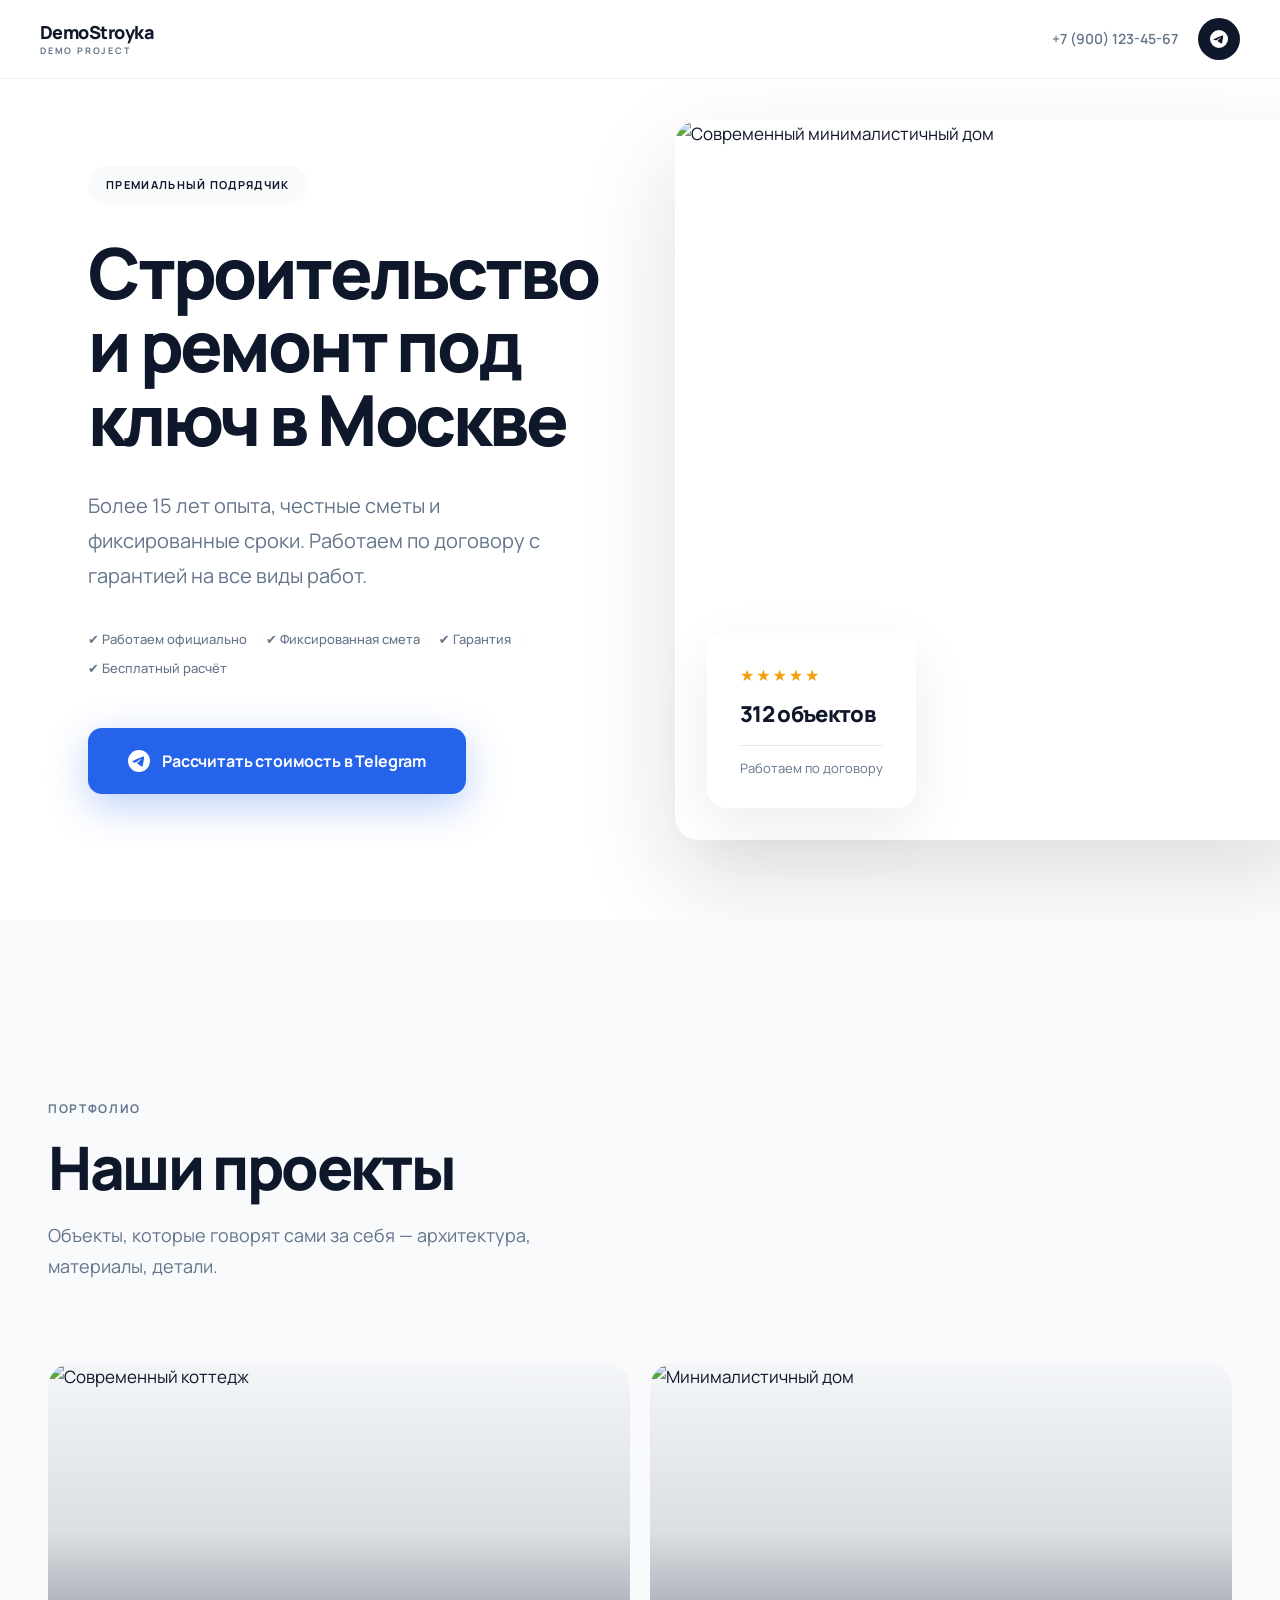
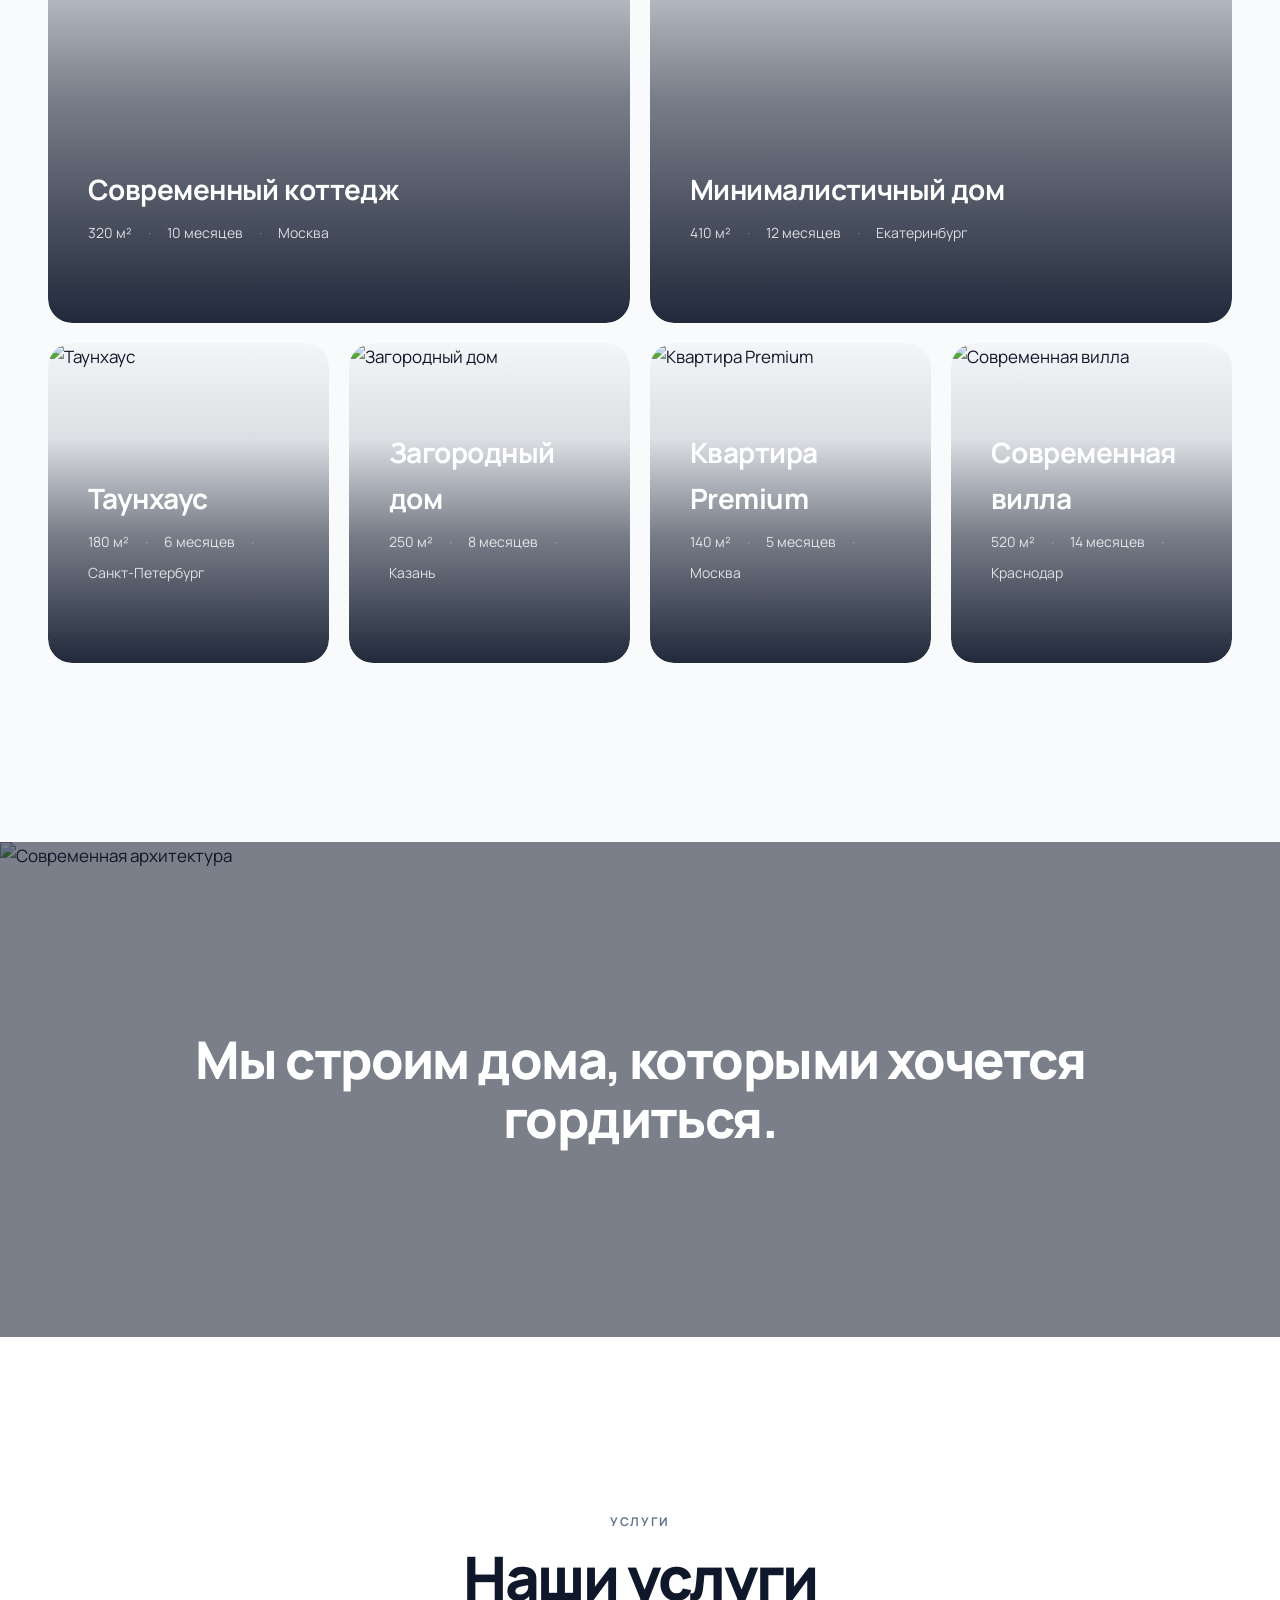
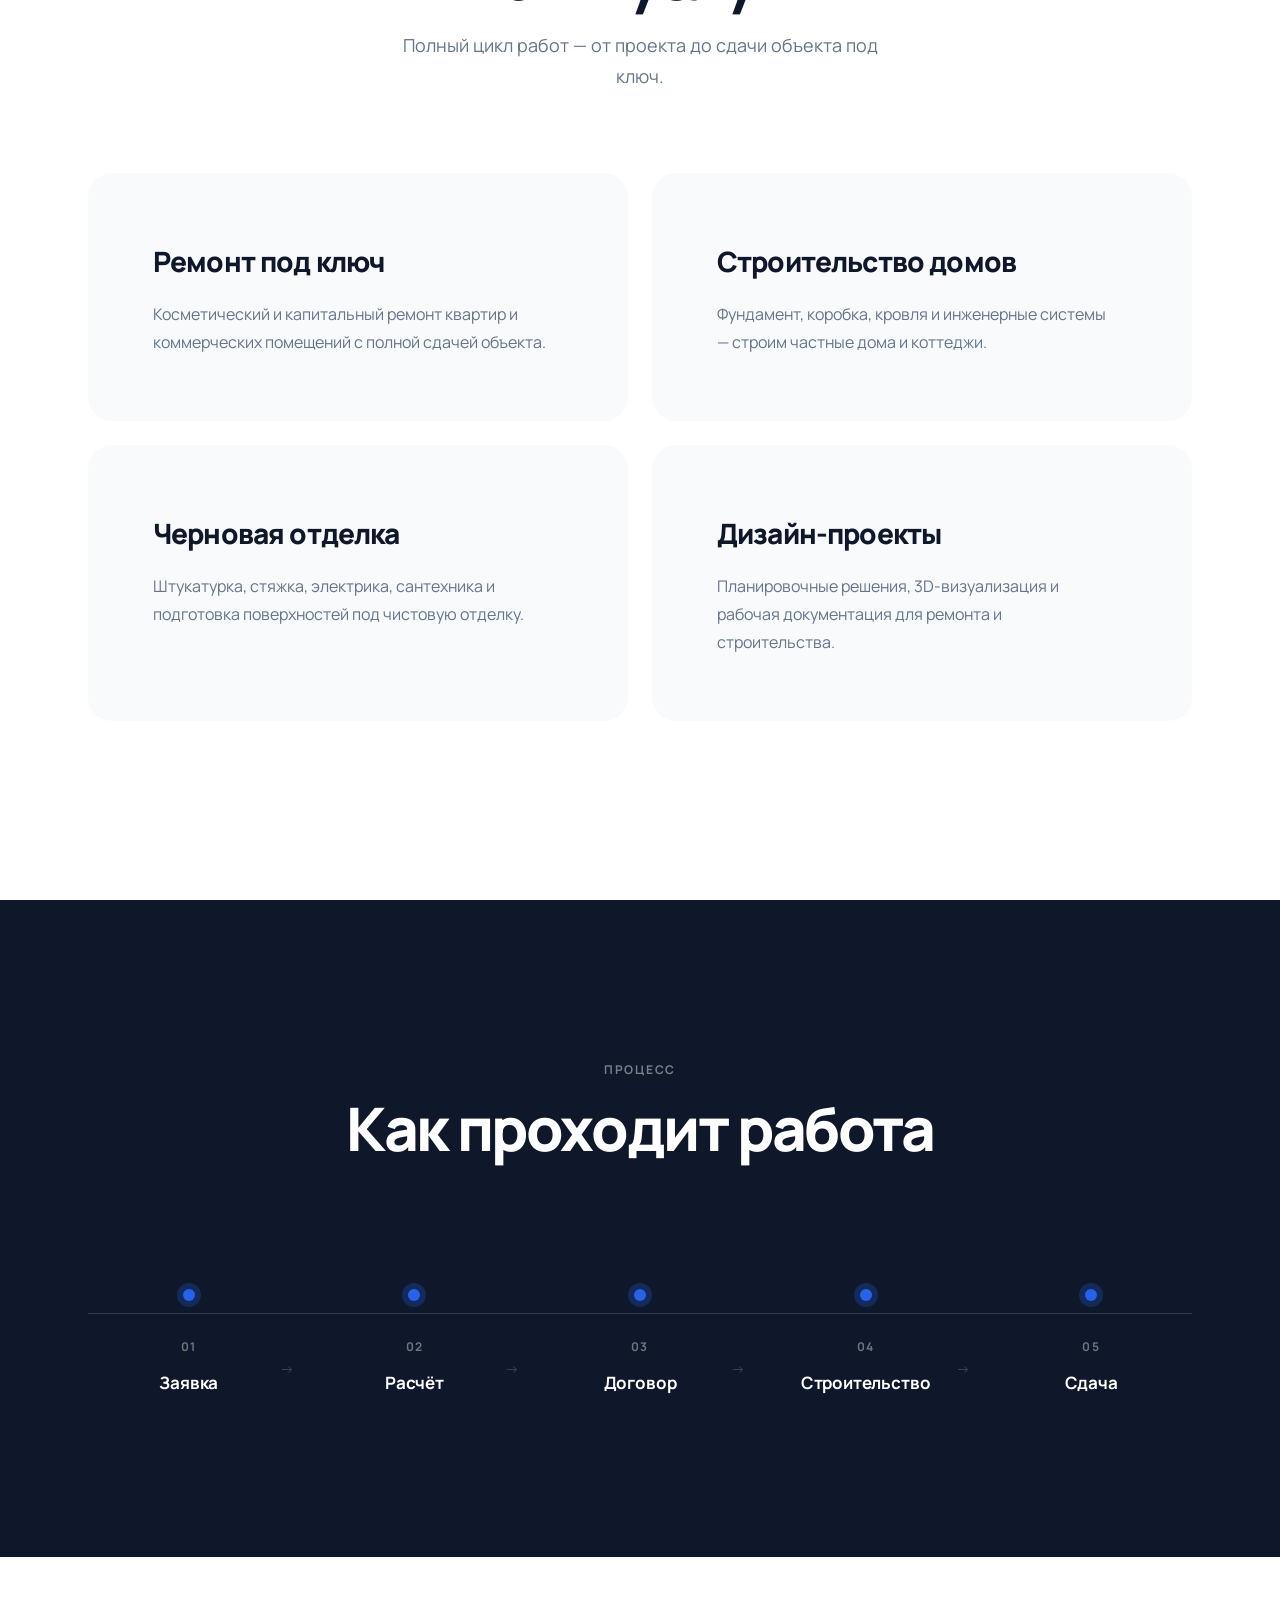
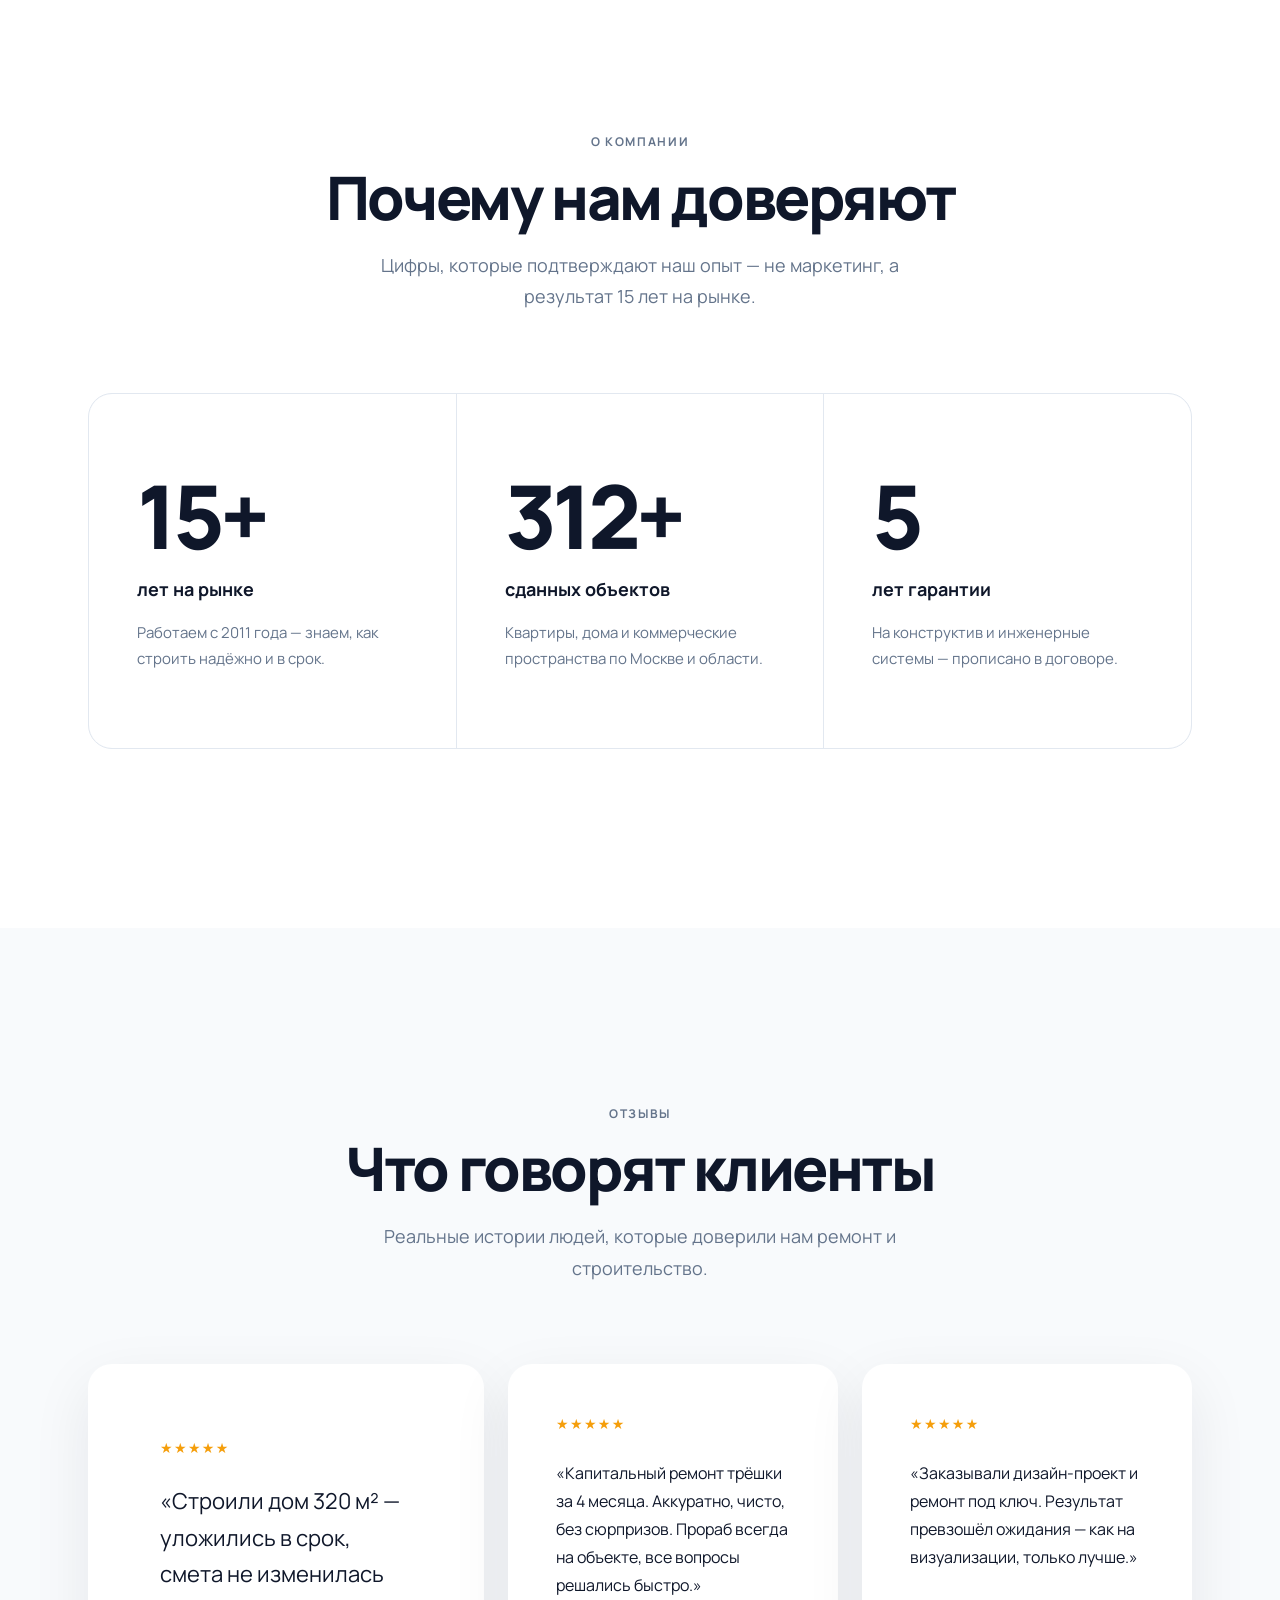
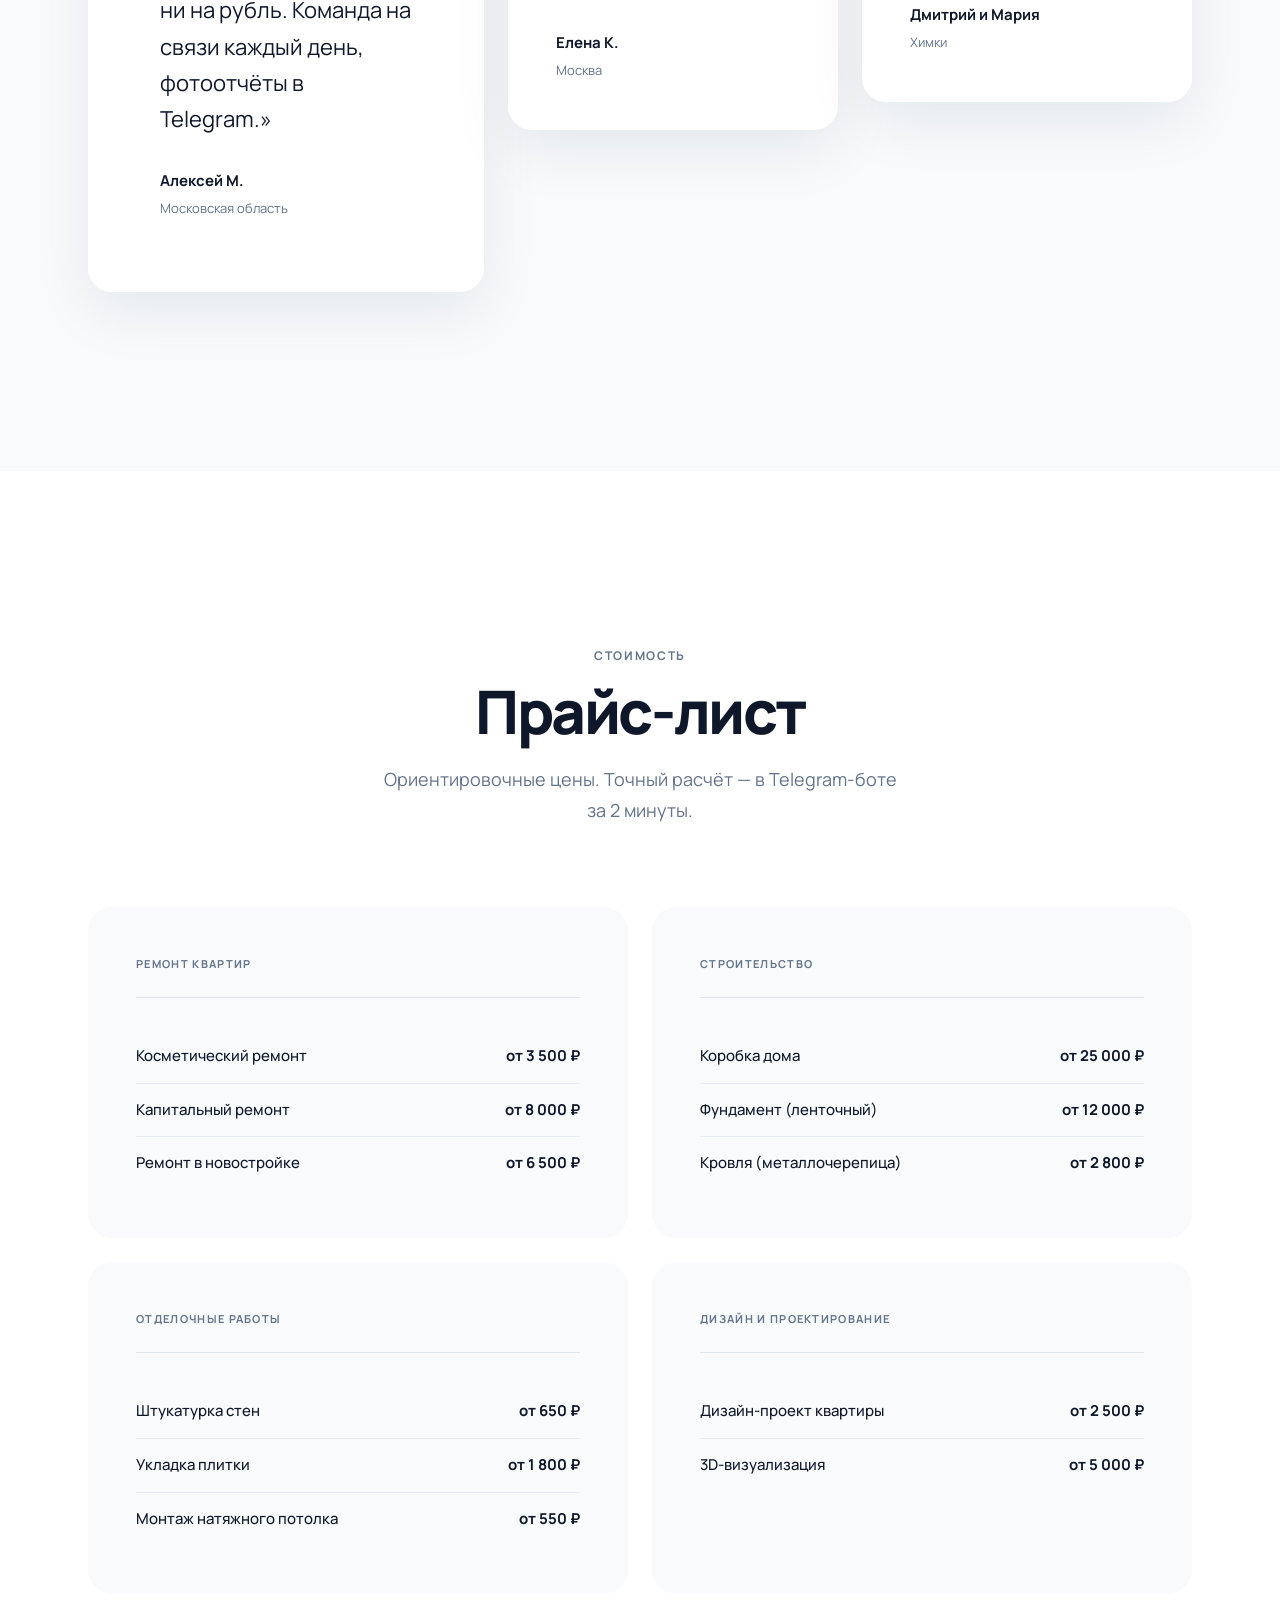
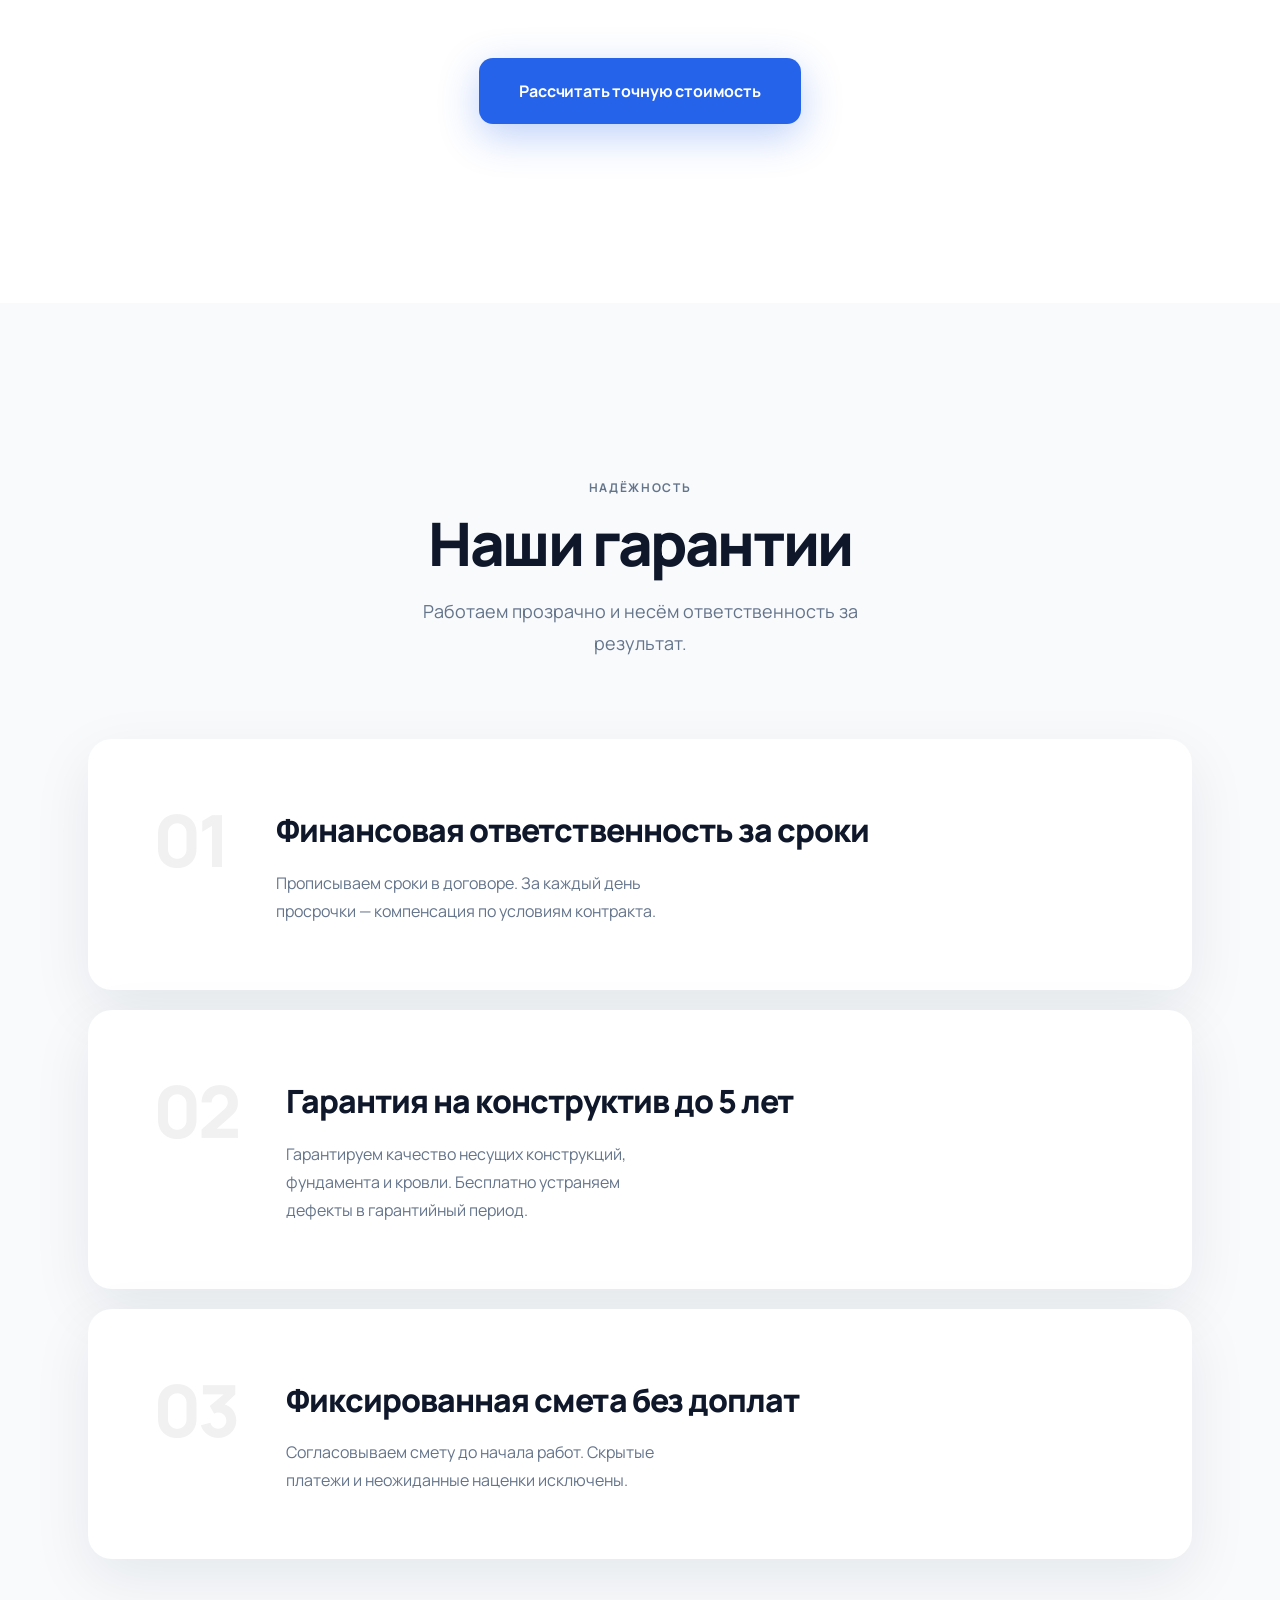
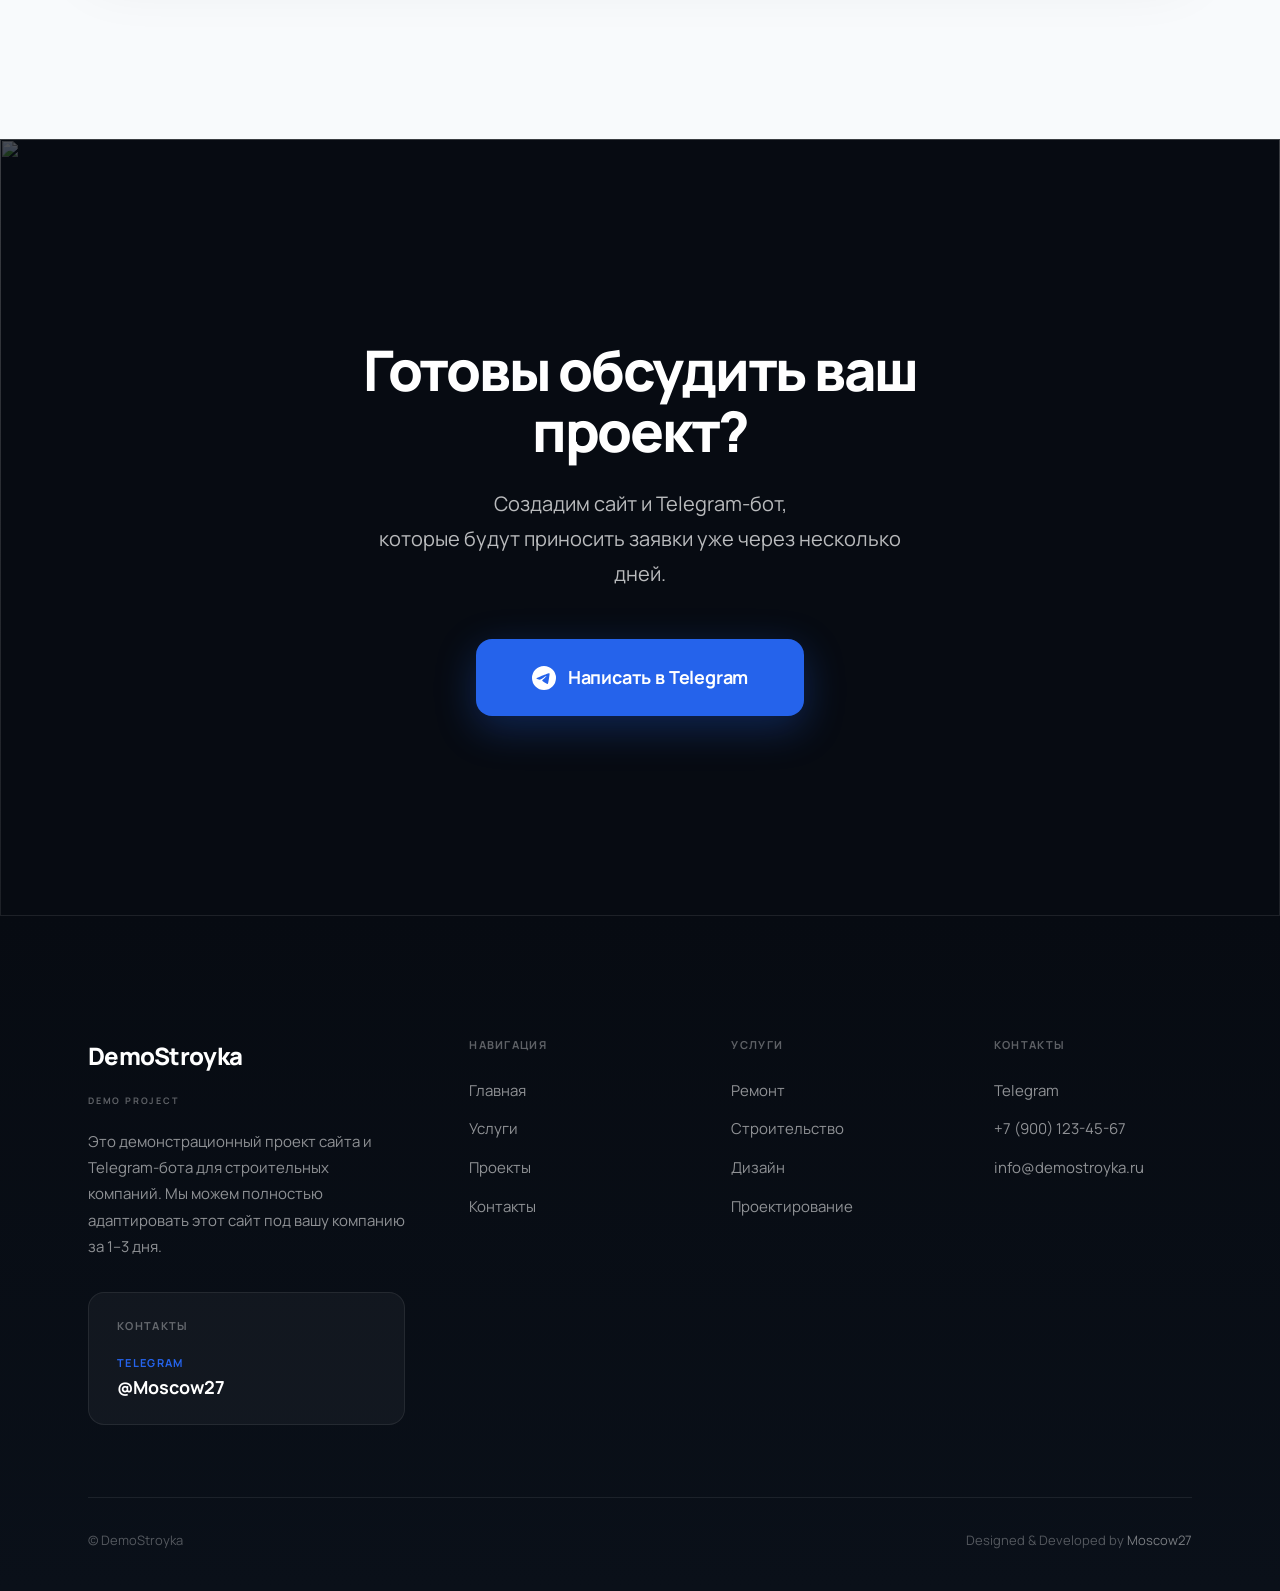
==== commit 100714c5: "v6" ====
--- a/index.html
+++ b/index.html
@@ -3,15 +3,17 @@
 <head>
   <meta charset="UTF-8">
   <meta name="viewport" content="width=device-width, initial-scale=1.0">
-  <title><!-- ЗАМЕНИ: название бригады -->СтройБригада — ремонт и строительство</title>
+  <title>DemoStroyka — ремонт и строительство под ключ</title>
 
   <!-- Open Graph — превью ссылки в мессенджерах -->
-  <meta property="og:title" content="СтройБригада — Ремонт и строительство под ключ">
+  <meta property="og:title" content="DemoStroyka — Ремонт и строительство под ключ">
   <meta property="og:description" content="Рассчитайте стоимость и запишитесь на замер прямо в нашем Telegram-боте за 1 минуту.">
   <meta property="og:type" content="website">
   <!-- ЗАМЕНИ: URL сайта после деплоя -->
   <meta property="og:url" content="https://example.com">
 
+  <link rel="icon" type="image/png" href="favicon.png">
+  <link rel="apple-touch-icon" href="favicon.png">
   <link rel="preconnect" href="https://fonts.googleapis.com">
   <link rel="preconnect" href="https://fonts.gstatic.com" crossorigin>
   <link href="https://fonts.googleapis.com/css2?family=Manrope:wght@400;500;600;700;800&display=swap" rel="stylesheet">
@@ -19,16 +21,18 @@
 </head>
 <body>
 
-  <!-- ЗАМЕНИ: ссылка на Telegram-бота (имя бота и параметр start) -->
-  <!-- href="https://t.me/ИМЯ_БОТА?start=website" -->
+  <!-- Telegram-бот: https://t.me/StroykaBrigada_bot?start=website -->
 
   <!-- ========== ХЕДЕР ========== -->
   <header class="header">
     <div class="container header__inner">
-      <a href="#" class="logo"><!-- ЗАМЕНИ: название бригады -->СтройБригада</a>
+      <a href="#" class="logo">
+        <span class="logo__name">DemoStroyka</span>
+        <span class="logo__tag">Demo Project</span>
+      </a>
       <div class="header__contacts">
         <a href="tel:+79001234567" class="header__phone"><!-- ЗАМЕНИ: телефон -->+7 (900) 123-45-67</a>
-        <a href="https://t.me/USERNAME?start=website" class="header__tg" target="_blank" rel="noopener" aria-label="Написать в Telegram">
+        <a href="https://t.me/StroykaBrigada_bot?start=website" class="header__tg" target="_blank" rel="noopener" aria-label="Написать в Telegram">
           <svg width="18" height="18" viewBox="0 0 24 24" fill="currentColor" aria-hidden="true"><path d="M11.944 0A12 12 0 0 0 0 12a12 12 0 0 0 12 12 12 12 0 0 0 12-12A12 12 0 0 0 12 0a12 12 0 0 0-.056 0zm4.962 7.224c.1-.002.321.023.465.14a.506.506 0 0 1 .171.325c.016.093.036.306.02.472-.18 1.898-.962 6.502-1.36 8.627-.168.9-.499 1.201-.82 1.23-.696.065-1.225-.46-1.9-.902-1.056-.693-1.653-1.124-2.678-1.8-1.185-.78-.417-1.21.258-1.91.177-.184 3.247-2.977 3.307-3.23.007-.032.014-.15-.056-.212s-.174-.041-.249-.024c-.106.024-1.793 1.14-5.061 3.345-.48.33-.913.49-1.302.48-.428-.008-1.252-.241-1.865-.44-.752-.245-1.349-.374-1.297-.789.027-.216.325-.437.893-.663 3.498-1.524 5.83-2.529 6.998-3.014 3.332-1.386 4.025-1.627 4.476-1.635z"/></svg>
         </a>
       </div>
@@ -51,7 +55,7 @@
             <li class="hero__feature">✔ Бесплатный расчёт</li>
           </ul>
           <div class="hero__actions">
-            <a href="https://t.me/USERNAME?start=website" class="btn btn--telegram" target="_blank" rel="noopener">
+            <a href="https://t.me/StroykaBrigada_bot?start=website" class="btn btn--telegram" target="_blank" rel="noopener">
               <svg width="22" height="22" viewBox="0 0 24 24" fill="currentColor" aria-hidden="true"><path d="M11.944 0A12 12 0 0 0 0 12a12 12 0 0 0 12 12 12 12 0 0 0 12-12A12 12 0 0 0 12 0a12 12 0 0 0-.056 0zm4.962 7.224c.1-.002.321.023.465.14a.506.506 0 0 1 .171.325c.016.093.036.306.02.472-.18 1.898-.962 6.502-1.36 8.627-.168.9-.499 1.201-.82 1.23-.696.065-1.225-.46-1.9-.902-1.056-.693-1.653-1.124-2.678-1.8-1.185-.78-.417-1.21.258-1.91.177-.184 3.247-2.977 3.307-3.23.007-.032.014-.15-.056-.212s-.174-.041-.249-.024c-.106.024-1.793 1.14-5.061 3.345-.48.33-.913.49-1.302.48-.428-.008-1.252-.241-1.865-.44-.752-.245-1.349-.374-1.297-.789.027-.216.325-.437.893-.663 3.498-1.524 5.83-2.529 6.998-3.014 3.332-1.386 4.025-1.627 4.476-1.635z"/></svg>
               Рассчитать стоимость в Telegram
             </a>
@@ -61,8 +65,8 @@
           <!-- ЗАМЕНИ: фото проекта -->
           <img
             class="hero__image"
-            src="https://images.unsplash.com/photo-1600585154340-be6161a56a0c?w=1200&q=85&auto=format&fit=crop"
-            alt="Современный частный дом"
+            src="https://images.unsplash.com/photo-1600047509438-309cf9bf0117?w=1200&q=85&auto=format&fit=crop"
+            alt="Современный минималистичный дом"
             width="640"
             height="720"
             loading="eager"
@@ -86,43 +90,51 @@
         </header>
         <div class="projects__grid">
           <article class="project-card project-card--large">
-            <img class="project-card__img" src="https://images.unsplash.com/photo-1600585154340-be6161a56a0c?w=1200&q=85&auto=format&fit=crop" alt="Дом в Подмосковье" loading="lazy">
-            <div class="project-card__overlay">
-              <h3 class="project-card__title">Дом в Подмосковье</h3>
-              <p class="project-card__meta"><span>320 м²</span><span>8 месяцев</span></p>
-              <a href="https://t.me/USERNAME?start=website" class="project-card__link" target="_blank" rel="noopener">Смотреть проект →</a>
+            <img class="project-card__img" src="https://images.unsplash.com/photo-1600585154340-be6161a56a0c?w=1200&q=85&auto=format&fit=crop" alt="Современный коттедж" loading="lazy" width="800" height="560">
+            <div class="project-card__overlay">
+              <h3 class="project-card__title">Современный коттедж</h3>
+              <p class="project-card__meta"><span>320 м²</span><span>10 месяцев</span><span>Москва</span></p>
+              <a href="https://t.me/StroykaBrigada_bot?start=website" class="project-card__link" target="_blank" rel="noopener">Смотреть проект →</a>
             </div>
           </article>
           <article class="project-card project-card--large">
-            <img class="project-card__img" src="https://images.unsplash.com/photo-1605276374104-de6862b73811?w=1200&q=85&auto=format&fit=crop" alt="Коттедж у воды" loading="lazy">
-            <div class="project-card__overlay">
-              <h3 class="project-card__title">Коттедж у воды</h3>
-              <p class="project-card__meta"><span>410 м²</span><span>11 месяцев</span></p>
-              <a href="https://t.me/USERNAME?start=website" class="project-card__link" target="_blank" rel="noopener">Смотреть проект →</a>
+            <img class="project-card__img" src="https://images.unsplash.com/photo-1605276374104-de6862b73811?w=1200&q=85&auto=format&fit=crop" alt="Минималистичный дом" loading="lazy" width="800" height="560">
+            <div class="project-card__overlay">
+              <h3 class="project-card__title">Минималистичный дом</h3>
+              <p class="project-card__meta"><span>410 м²</span><span>12 месяцев</span><span>Екатеринбург</span></p>
+              <a href="https://t.me/StroykaBrigada_bot?start=website" class="project-card__link" target="_blank" rel="noopener">Смотреть проект →</a>
             </div>
           </article>
           <article class="project-card">
-            <img class="project-card__img" src="https://images.unsplash.com/photo-1618221195710-dd6b41fa3246?w=800&q=85&auto=format&fit=crop" alt="Пентхаус на Арбате" loading="lazy">
-            <div class="project-card__overlay">
-              <h3 class="project-card__title">Пентхаус на Арбате</h3>
-              <p class="project-card__meta"><span>185 м²</span><span>5 мес.</span></p>
-              <a href="https://t.me/USERNAME?start=website" class="project-card__link" target="_blank" rel="noopener">Смотреть →</a>
+            <img class="project-card__img" src="https://images.unsplash.com/photo-1513584684374-8bab748ffe08?w=800&q=85&auto=format&fit=crop" alt="Таунхаус" loading="lazy" width="480" height="320">
+            <div class="project-card__overlay">
+              <h3 class="project-card__title">Таунхаус</h3>
+              <p class="project-card__meta"><span>180 м²</span><span>6 месяцев</span><span>Санкт-Петербург</span></p>
+              <a href="https://t.me/StroykaBrigada_bot?start=website" class="project-card__link" target="_blank" rel="noopener">Смотреть →</a>
             </div>
           </article>
           <article class="project-card">
-            <img class="project-card__img" src="https://images.unsplash.com/photo-1600607687939-ce8a6c25118c?w=800&q=85&auto=format&fit=crop" alt="Кухня-столовая" loading="lazy">
-            <div class="project-card__overlay">
-              <h3 class="project-card__title">Кухня-столовая</h3>
-              <p class="project-card__meta"><span>42 м²</span><span>6 нед.</span></p>
-              <a href="https://t.me/USERNAME?start=website" class="project-card__link" target="_blank" rel="noopener">Смотреть →</a>
+            <img class="project-card__img" src="https://images.unsplash.com/photo-1600566753190-17f95baa8a74?w=800&q=85&auto=format&fit=crop" alt="Загородный дом" loading="lazy" width="480" height="320">
+            <div class="project-card__overlay">
+              <h3 class="project-card__title">Загородный дом</h3>
+              <p class="project-card__meta"><span>250 м²</span><span>8 месяцев</span><span>Казань</span></p>
+              <a href="https://t.me/StroykaBrigada_bot?start=website" class="project-card__link" target="_blank" rel="noopener">Смотреть →</a>
             </div>
           </article>
           <article class="project-card">
-            <img class="project-card__img" src="https://images.unsplash.com/photo-1600210492490-0946911069f1?w=800&q=85&auto=format&fit=crop" alt="Лофт на набережной" loading="lazy">
-            <div class="project-card__overlay">
-              <h3 class="project-card__title">Лофт на набережной</h3>
-              <p class="project-card__meta"><span>96 м²</span><span>3 мес.</span></p>
-              <a href="https://t.me/USERNAME?start=website" class="project-card__link" target="_blank" rel="noopener">Смотреть →</a>
+            <img class="project-card__img" src="https://images.unsplash.com/photo-1600210492486-5160451229fc?w=800&q=85&auto=format&fit=crop" alt="Квартира Premium" loading="lazy" width="480" height="320">
+            <div class="project-card__overlay">
+              <h3 class="project-card__title">Квартира Premium</h3>
+              <p class="project-card__meta"><span>140 м²</span><span>5 месяцев</span><span>Москва</span></p>
+              <a href="https://t.me/StroykaBrigada_bot?start=website" class="project-card__link" target="_blank" rel="noopener">Смотреть →</a>
+            </div>
+          </article>
+          <article class="project-card">
+            <img class="project-card__img" src="https://images.unsplash.com/photo-1600573476544-0b2c2a4e6400?w=800&q=85&auto=format&fit=crop" alt="Современная вилла" loading="lazy" width="480" height="320">
+            <div class="project-card__overlay">
+              <h3 class="project-card__title">Современная вилла</h3>
+              <p class="project-card__meta"><span>520 м²</span><span>14 месяцев</span><span>Краснодар</span></p>
+              <a href="https://t.me/StroykaBrigada_bot?start=website" class="project-card__link" target="_blank" rel="noopener">Смотреть →</a>
             </div>
           </article>
         </div>
@@ -133,8 +145,8 @@
     <figure class="visual-break animate-in">
       <img
         class="visual-break__img"
-        src="https://images.unsplash.com/photo-1600047509807-bc179f28a81d?w=1920&q=85&auto=format&fit=crop"
-        alt=""
+        src="https://images.unsplash.com/photo-1600596542813-ff9a28841199?w=1920&q=85&auto=format&fit=crop"
+        alt="Современная архитектура"
         loading="lazy"
       >
       <blockquote class="visual-break__quote">
@@ -307,7 +319,7 @@
           </div>
         </div>
         <div class="pricing__cta">
-          <a href="https://t.me/USERNAME?start=website" class="btn btn--telegram" target="_blank" rel="noopener">Рассчитать точную стоимость</a>
+          <a href="https://t.me/StroykaBrigada_bot?start=website" class="btn btn--telegram" target="_blank" rel="noopener">Рассчитать точную стоимость</a>
         </div>
       </div>
     </section>
@@ -342,16 +354,20 @@
 
     <!-- ========== CTA ========== -->
     <section class="cta animate-in" id="contacts">
-      <div class="container">
-        <div class="cta__inner">
-          <span class="badge">Начните сегодня</span>
-          <h2 class="cta__title">Готовы обсудить ваш проект?</h2>
-          <p class="cta__text">Оставьте заявку в Telegram — рассчитаем стоимость, назначим замер и ответим на все вопросы в течение 15 минут.</p>
-          <a href="https://t.me/USERNAME?start=website" class="btn btn--telegram btn--xl" target="_blank" rel="noopener">
-            <svg width="24" height="24" viewBox="0 0 24 24" fill="currentColor" aria-hidden="true"><path d="M11.944 0A12 12 0 0 0 0 12a12 12 0 0 0 12 12 12 12 0 0 0 12-12A12 12 0 0 0 12 0a12 12 0 0 0-.056 0zm4.962 7.224c.1-.002.321.023.465.14a.506.506 0 0 1 .171.325c.016.093.036.306.02.472-.18 1.898-.962 6.502-1.36 8.627-.168.9-.499 1.201-.82 1.23-.696.065-1.225-.46-1.9-.902-1.056-.693-1.653-1.124-2.678-1.8-1.185-.78-.417-1.21.258-1.91.177-.184 3.247-2.977 3.307-3.23.007-.032.014-.15-.056-.212s-.174-.041-.249-.024c-.106.024-1.793 1.14-5.061 3.345-.48.33-.913.49-1.302.48-.428-.008-1.252-.241-1.865-.44-.752-.245-1.349-.374-1.297-.789.027-.216.325-.437.893-.663 3.498-1.524 5.83-2.529 6.998-3.014 3.332-1.386 4.025-1.627 4.476-1.635z"/></svg>
-            Записаться в Telegram
-          </a>
-        </div>
+      <img
+        class="cta__bg"
+        src="https://images.unsplash.com/photo-1486406146926-c627a92ad1ab?w=1920&q=85&auto=format&fit=crop"
+        alt=""
+        loading="lazy"
+      >
+      <div class="cta__overlay" aria-hidden="true"></div>
+      <div class="container cta__content">
+        <h2 class="cta__title">Готовы обсудить ваш проект?</h2>
+        <p class="cta__text">Создадим сайт и Telegram-бот,<br>которые будут приносить заявки уже через несколько дней.</p>
+        <a href="https://t.me/Moscow27" class="btn btn--telegram btn--xl" target="_blank" rel="noopener">
+          <svg width="24" height="24" viewBox="0 0 24 24" fill="currentColor" aria-hidden="true"><path d="M11.944 0A12 12 0 0 0 0 12a12 12 0 0 0 12 12 12 12 0 0 0 12-12A12 12 0 0 0 12 0a12 12 0 0 0-.056 0zm4.962 7.224c.1-.002.321.023.465.14a.506.506 0 0 1 .171.325c.016.093.036.306.02.472-.18 1.898-.962 6.502-1.36 8.627-.168.9-.499 1.201-.82 1.23-.696.065-1.225-.46-1.9-.902-1.056-.693-1.653-1.124-2.678-1.8-1.185-.78-.417-1.21.258-1.91.177-.184 3.247-2.977 3.307-3.23.007-.032.014-.15-.056-.212s-.174-.041-.249-.024c-.106.024-1.793 1.14-5.061 3.345-.48.33-.913.49-1.302.48-.428-.008-1.252-.241-1.865-.44-.752-.245-1.349-.374-1.297-.789.027-.216.325-.437.893-.663 3.498-1.524 5.83-2.529 6.998-3.014 3.332-1.386 4.025-1.627 4.476-1.635z"/></svg>
+          Написать в Telegram
+        </a>
       </div>
     </section>
 
@@ -363,9 +379,15 @@
       <div class="footer__grid">
         <div class="footer__col footer__col--brand">
           <p class="footer__brand">DemoStroyka</p>
-          <p class="footer__desc">Это демонстрационный проект сайта и Telegram-бота для строительных компаний. Такой комплект полностью адаптируется под любую строительную компанию за 1–3 дня.</p>
-          <p class="footer__cta-text">Хотите получить похожий сайт?</p>
-          <a href="https://t.me/Moscow27" class="footer__telegram" target="_blank" rel="noopener">Telegram<br>@Moscow27</a>
+          <p class="footer__tag">Demo Project</p>
+          <p class="footer__desc">Это демонстрационный проект сайта и Telegram-бота для строительных компаний. Мы можем полностью адаптировать этот сайт под вашу компанию за 1–3 дня.</p>
+          <div class="footer__contact-box">
+            <p class="footer__heading">Контакты</p>
+            <a href="https://t.me/Moscow27" class="footer__telegram" target="_blank" rel="noopener">
+              <span class="footer__telegram-label">Telegram</span>
+              @Moscow27
+            </a>
+          </div>
         </div>
         <div class="footer__col">
           <p class="footer__heading">Навигация</p>
@@ -396,13 +418,13 @@
       </div>
       <div class="footer__bottom">
         <p class="footer__copy">&copy; DemoStroyka</p>
-        <p class="footer__credit">Designed &amp; Developed by Moscow27</p>
+        <p class="footer__credit">Designed &amp; Developed by <a href="https://t.me/Moscow27" class="footer__credit-link" target="_blank" rel="noopener">Moscow27</a></p>
       </div>
     </div>
   </footer>
 
   <!-- Плавающая кнопка Telegram — только мобильные -->
-  <a href="https://t.me/USERNAME?start=website" class="tg-floating-button" target="_blank" rel="noopener" aria-label="Записаться в Telegram-боте">
+  <a href="https://t.me/StroykaBrigada_bot?start=website" class="tg-floating-button" target="_blank" rel="noopener" aria-label="Записаться в Telegram-боте">
     <svg width="28" height="28" viewBox="0 0 24 24" fill="currentColor" aria-hidden="true"><path d="M11.944 0A12 12 0 0 0 0 12a12 12 0 0 0 12 12 12 12 0 0 0 12-12A12 12 0 0 0 12 0a12 12 0 0 0-.056 0zm4.962 7.224c.1-.002.321.023.465.14a.506.506 0 0 1 .171.325c.016.093.036.306.02.472-.18 1.898-.962 6.502-1.36 8.627-.168.9-.499 1.201-.82 1.23-.696.065-1.225-.46-1.9-.902-1.056-.693-1.653-1.124-2.678-1.8-1.185-.78-.417-1.21.258-1.91.177-.184 3.247-2.977 3.307-3.23.007-.032.014-.15-.056-.212s-.174-.041-.249-.024c-.106.024-1.793 1.14-5.061 3.345-.48.33-.913.49-1.302.48-.428-.008-1.252-.241-1.865-.44-.752-.245-1.349-.374-1.297-.789.027-.216.325-.437.893-.663 3.498-1.524 5.83-2.529 6.998-3.014 3.332-1.386 4.025-1.627 4.476-1.635z"/></svg>
   </a>
 
--- a/style.css
+++ b/style.css
@@ -217,9 +217,25 @@
 }
 
 .logo {
+  display: flex;
+  flex-direction: column;
+  gap: 3px;
+}
+
+.logo__name {
   font-size: 1.125rem;
   font-weight: 800;
   letter-spacing: -0.03em;
+  line-height: 1.1;
+}
+
+.logo__tag {
+  font-size: 0.5625rem;
+  font-weight: 700;
+  letter-spacing: 0.2em;
+  text-transform: uppercase;
+  color: var(--muted);
+  line-height: 1;
 }
 
 .header__contacts {
@@ -318,7 +334,7 @@
   transition: transform var(--t-slow);
 }
 
-.hero__media:hover .hero__image { transform: scale(1.02); }
+.hero__media:hover .hero__image { transform: scale(1.03); }
 
 .hero__glass {
   position: absolute;
@@ -331,7 +347,6 @@
   border: 1px solid rgba(255, 255, 255, 0.9);
   border-radius: 20px;
   box-shadow: var(--shadow);
-  animation: float 5s ease-in-out infinite;
 }
 
 .hero__glass-rating {
@@ -363,8 +378,7 @@
 
 .projects__grid {
   display: grid;
-  grid-template-columns: repeat(6, 1fr);
-  grid-template-rows: auto auto;
+  grid-template-columns: repeat(12, 1fr);
   gap: 20px;
 }
 
@@ -373,23 +387,24 @@
   border-radius: var(--radius);
   overflow: hidden;
   min-height: 320px;
-  grid-column: span 2;
+  grid-column: span 3;
 }
 
 .project-card--large {
-  grid-column: span 3;
+  grid-column: span 6;
   min-height: clamp(400px, 45vw, 560px);
 }
 
 .project-card__img {
   width: 100%;
   height: 100%;
-  min-height: inherit;
+  min-height: 320px;
   object-fit: cover;
+  border-radius: var(--radius);
   transition: transform var(--t-slow);
 }
 
-.project-card:hover .project-card__img { transform: scale(1.06); }
+.project-card:hover .project-card__img { transform: scale(1.03); }
 
 .project-card__overlay {
   position: absolute;
@@ -398,7 +413,14 @@
   flex-direction: column;
   justify-content: flex-end;
   padding: clamp(24px, 4vw, 40px);
-  background: linear-gradient(to top, rgba(15, 23, 42, 0.85) 0%, rgba(15, 23, 42, 0) 60%);
+  border-radius: var(--radius);
+  background: linear-gradient(
+    to top,
+    rgba(15, 23, 42, 0.92) 0%,
+    rgba(15, 23, 42, 0.55) 40%,
+    rgba(15, 23, 42, 0.12) 70%,
+    rgba(15, 23, 42, 0.02) 100%
+  );
   color: var(--white);
 }
 
@@ -411,10 +433,17 @@
 
 .project-card__meta {
   display: flex;
-  gap: 16px;
+  flex-wrap: wrap;
+  gap: 8px 16px;
   font-size: 0.875rem;
-  color: rgba(255, 255, 255, 0.75);
+  color: rgba(255, 255, 255, 0.8);
   margin-bottom: 16px;
+}
+
+.project-card__meta span:not(:last-child)::after {
+  content: '·';
+  margin-left: 16px;
+  color: rgba(255, 255, 255, 0.35);
 }
 
 .project-card__link {
@@ -790,46 +819,68 @@
   line-height: 1;
 }
 
-/* ===== CTA ===== */
+/* ===== CTA — full-width banner ===== */
 .cta {
-  padding: clamp(120px, 16vw, 200px) 0;
-  background: var(--white);
-}
-
-.cta__inner {
-  max-width: 800px;
-  margin: 0 auto;
-  padding: clamp(64px, 10vw, 120px) clamp(32px, 6vw, 80px);
+  position: relative;
+  padding: 0;
+  overflow: hidden;
+  background: var(--dark-deep);
+}
+
+.cta__bg {
+  position: absolute;
+  inset: 0;
+  width: 100%;
+  height: 100%;
+  object-fit: cover;
+  transition: transform 8s var(--ease);
+}
+
+.cta:hover .cta__bg { transform: scale(1.03); }
+
+.cta__overlay {
+  position: absolute;
+  inset: 0;
+  background: linear-gradient(
+    to bottom,
+    rgba(7, 11, 18, 0.72) 0%,
+    rgba(7, 11, 18, 0.82) 50%,
+    rgba(7, 11, 18, 0.88) 100%
+  );
+}
+
+.cta__content {
+  position: relative;
+  z-index: 1;
+  display: flex;
+  flex-direction: column;
+  align-items: center;
   text-align: center;
-  background: var(--soft);
-  border-radius: var(--radius);
-  box-shadow: var(--shadow);
-}
-
-.cta__inner .badge { margin-bottom: 32px; }
+  padding: clamp(120px, 16vw, 200px) clamp(24px, 4vw, 48px);
+  color: var(--white);
+}
 
 .cta__title {
-  font-size: clamp(2rem, 5vw, 3.25rem);
+  font-size: clamp(2rem, 5vw, 3.5rem);
   font-weight: 800;
   letter-spacing: -0.04em;
   line-height: 1.1;
   margin-bottom: 24px;
+  max-width: 720px;
 }
 
 .cta__text {
-  font-size: 1.125rem;
-  color: var(--muted);
+  font-size: clamp(1.0625rem, 2vw, 1.25rem);
+  color: rgba(255, 255, 255, 0.72);
   line-height: 1.75;
   margin-bottom: 48px;
-  max-width: 520px;
-  margin-left: auto;
-  margin-right: auto;
+  max-width: 560px;
 }
 
 /* ===== Footer ===== */
 .footer {
   padding: clamp(80px, 10vw, 120px) 0 40px;
-  background: var(--dark-deep);
+  background: linear-gradient(180deg, var(--dark-deep) 0%, #0a1019 100%);
   color: rgba(255, 255, 255, 0.55);
 }
 
@@ -846,31 +897,58 @@
   font-weight: 800;
   letter-spacing: -0.03em;
   color: var(--white);
+  margin-bottom: 8px;
+}
+
+.footer__tag {
+  display: inline-block;
+  font-size: 0.5625rem;
+  font-weight: 700;
+  letter-spacing: 0.2em;
+  text-transform: uppercase;
+  color: rgba(255, 255, 255, 0.35);
   margin-bottom: 20px;
 }
 
 .footer__desc {
   font-size: 0.9375rem;
   line-height: 1.75;
-  margin-bottom: 28px;
-}
-
-.footer__cta-text {
-  font-size: 0.875rem;
-  font-weight: 600;
+  margin-bottom: 32px;
+}
+
+.footer__contact-box {
+  padding: 24px 28px;
+  background: rgba(255, 255, 255, 0.04);
+  border: 1px solid rgba(255, 255, 255, 0.08);
+  border-radius: 16px;
+}
+
+.footer__contact-box .footer__heading {
+  margin-bottom: 12px;
+}
+
+.footer__telegram {
+  display: inline-flex;
+  flex-direction: column;
+  gap: 4px;
+  font-size: 1.125rem;
+  font-weight: 700;
   color: var(--white);
-  margin-bottom: 8px;
-}
-
-.footer__telegram {
-  font-size: 1rem;
-  font-weight: 700;
+  line-height: 1.4;
+  transition: color var(--t);
+}
+
+.footer__telegram-label {
+  font-size: 0.6875rem;
+  font-weight: 700;
+  letter-spacing: 0.12em;
+  text-transform: uppercase;
   color: var(--blue);
-  line-height: 1.5;
-  transition: color var(--t);
-}
-
-.footer__telegram:hover { color: var(--white); }
+}
+
+.footer__telegram:hover { color: var(--blue); }
+
+.footer__cta-text { display: none; }
 
 .footer__heading {
   font-size: 0.6875rem;
@@ -910,6 +988,13 @@
   color: rgba(255, 255, 255, 0.3);
 }
 
+.footer__credit-link {
+  color: rgba(255, 255, 255, 0.45);
+  transition: color var(--t);
+}
+
+.footer__credit-link:hover { color: var(--white); }
+
 /* ===== Floating TG ===== */
 .tg-floating-button { display: none; }
 
@@ -920,7 +1005,7 @@
   .hero__image { min-height: 420px; }
 
   .projects__grid {
-    grid-template-columns: 1fr 1fr;
+    grid-template-columns: repeat(2, 1fr);
   }
 
   .project-card,
@@ -1020,6 +1105,7 @@
   .project-card:hover .project-card__img,
   .hero__media:hover .hero__image,
   .visual-break:hover .visual-break__img,
+  .cta:hover .cta__bg,
   .card:hover,
   .stat:hover,
   .review-card:hover,
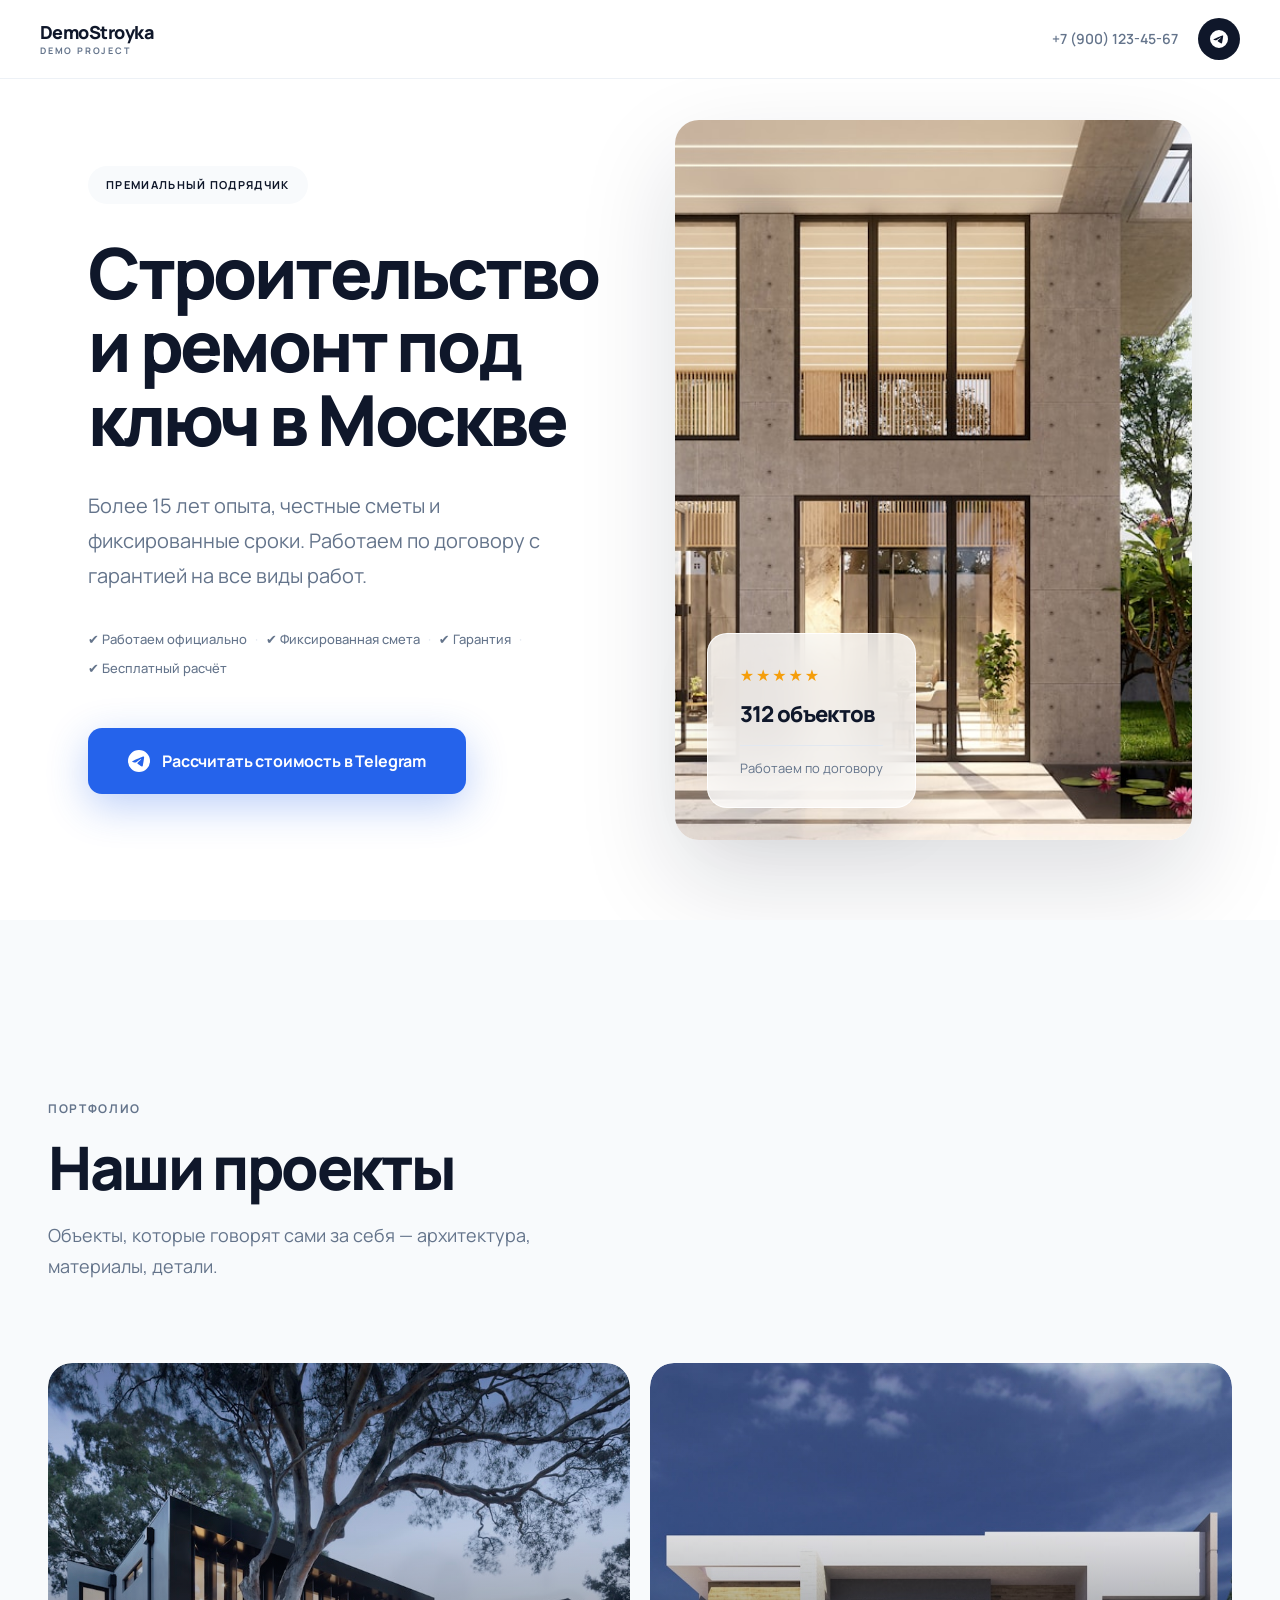
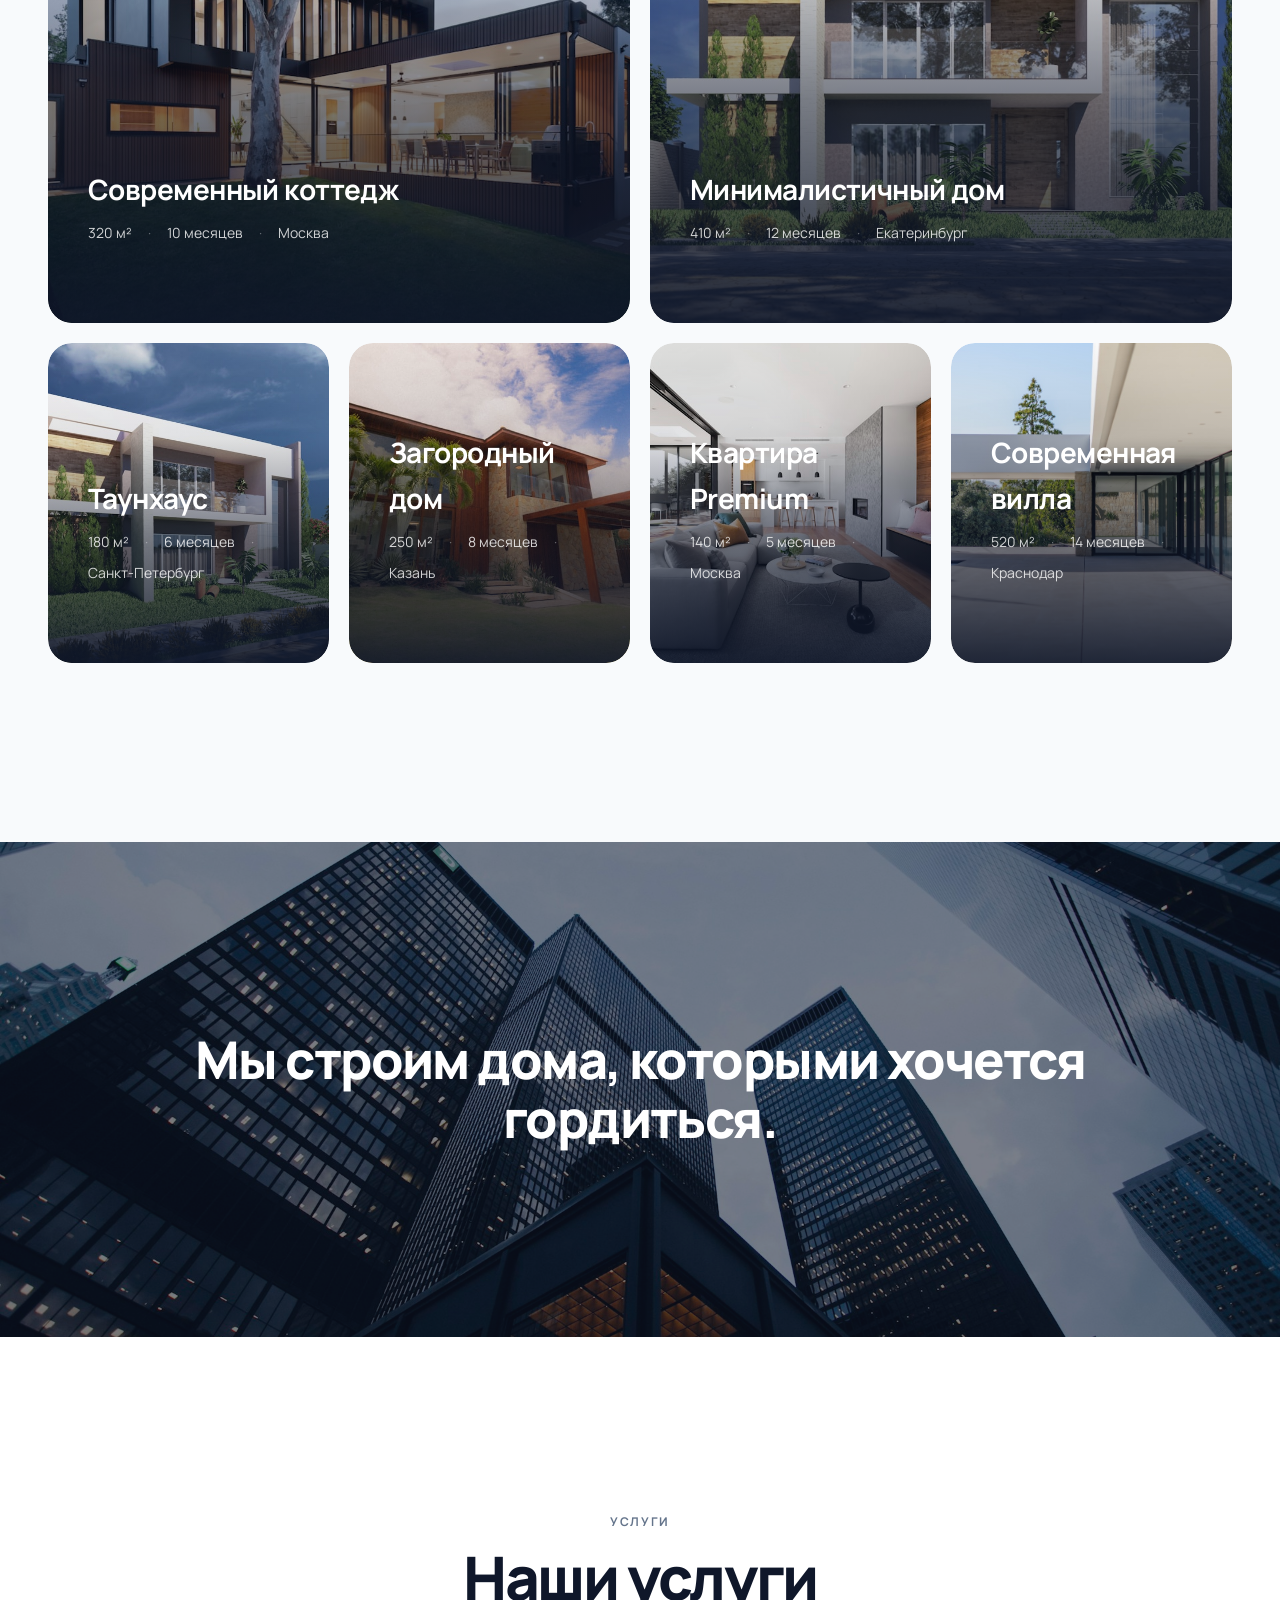
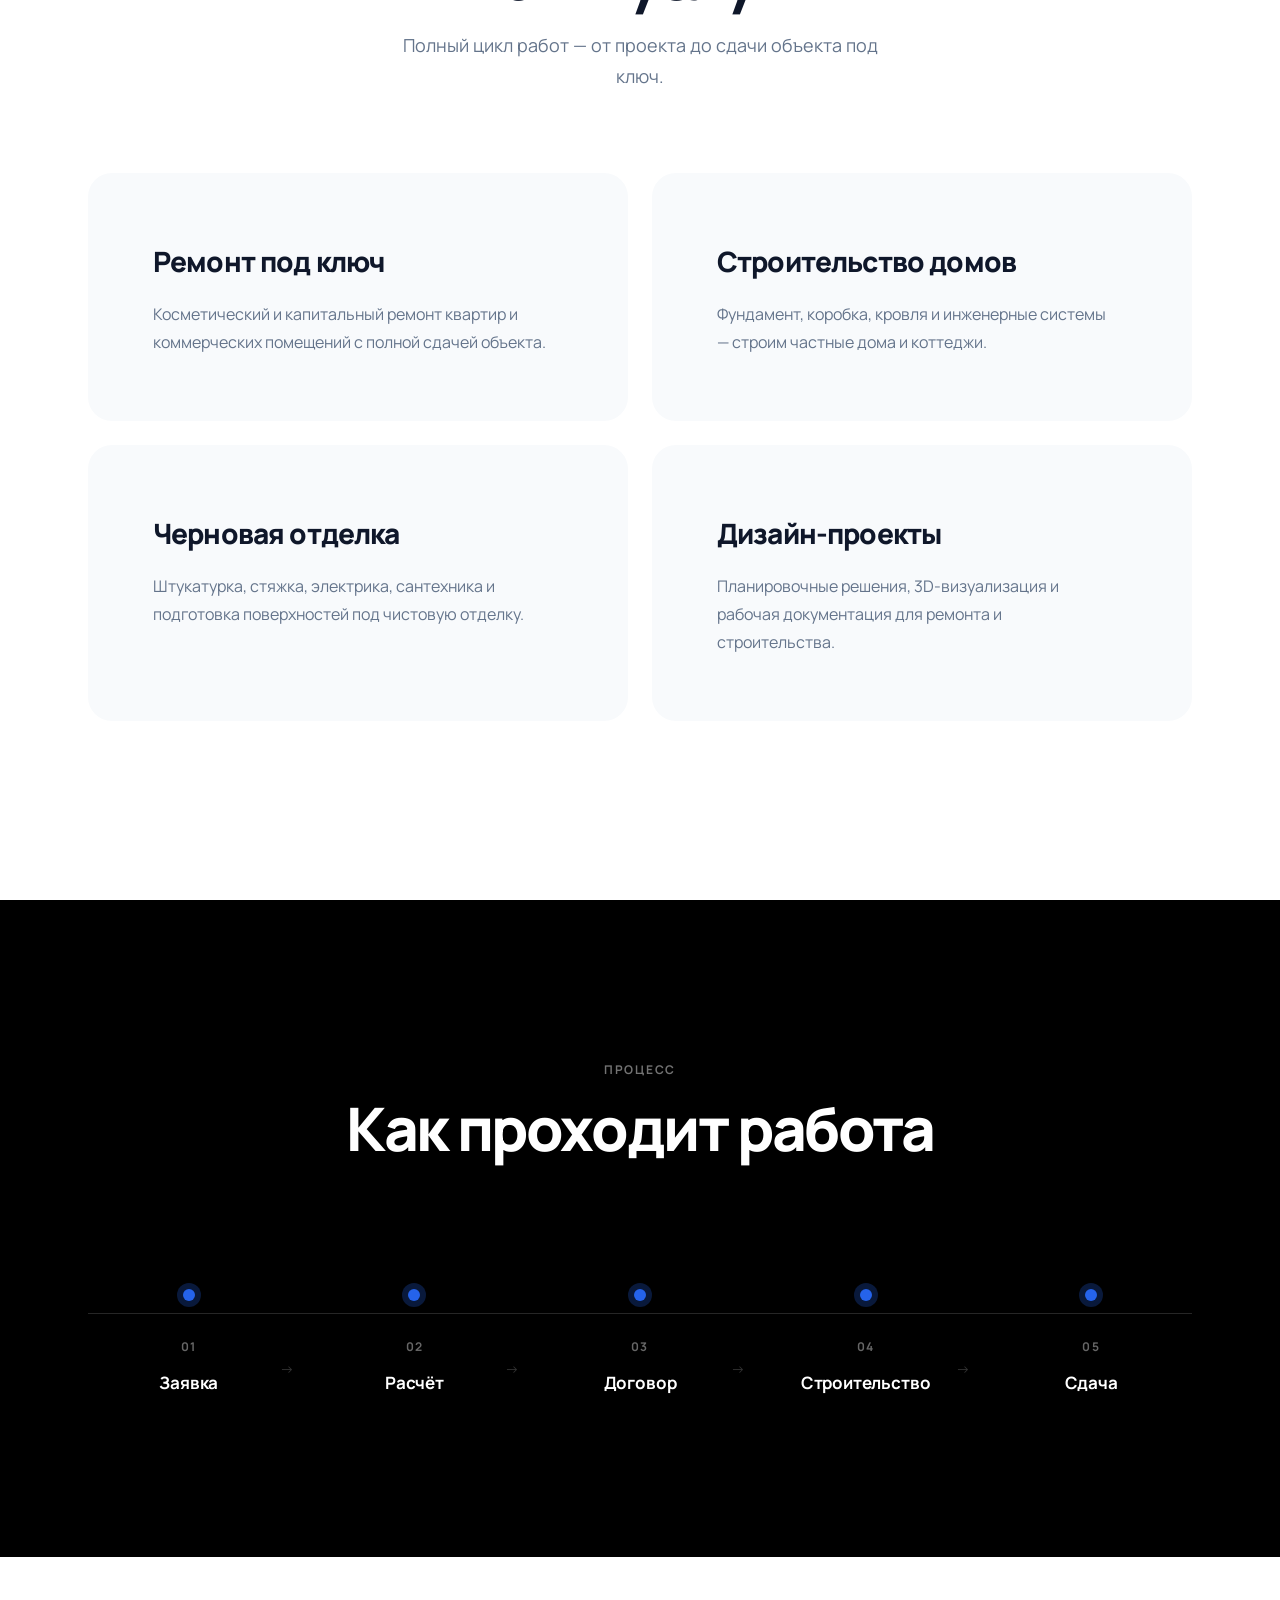
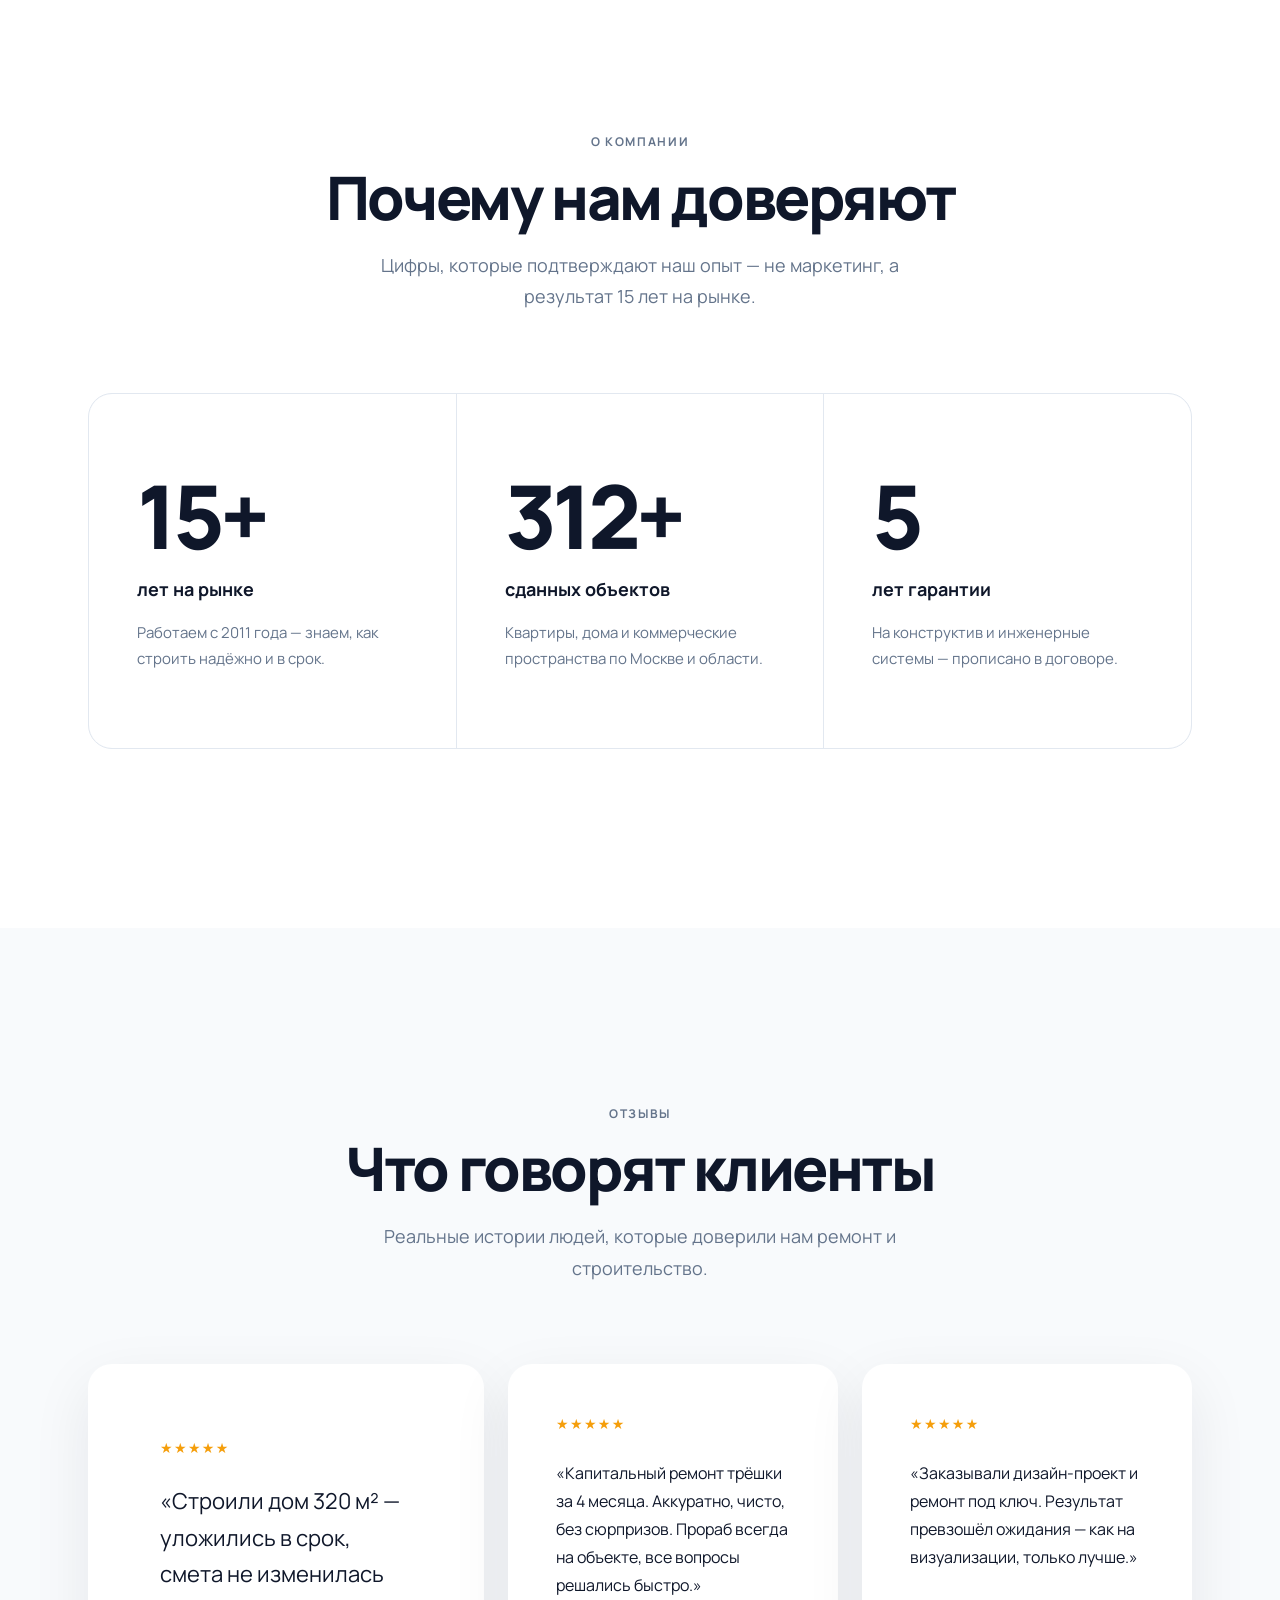
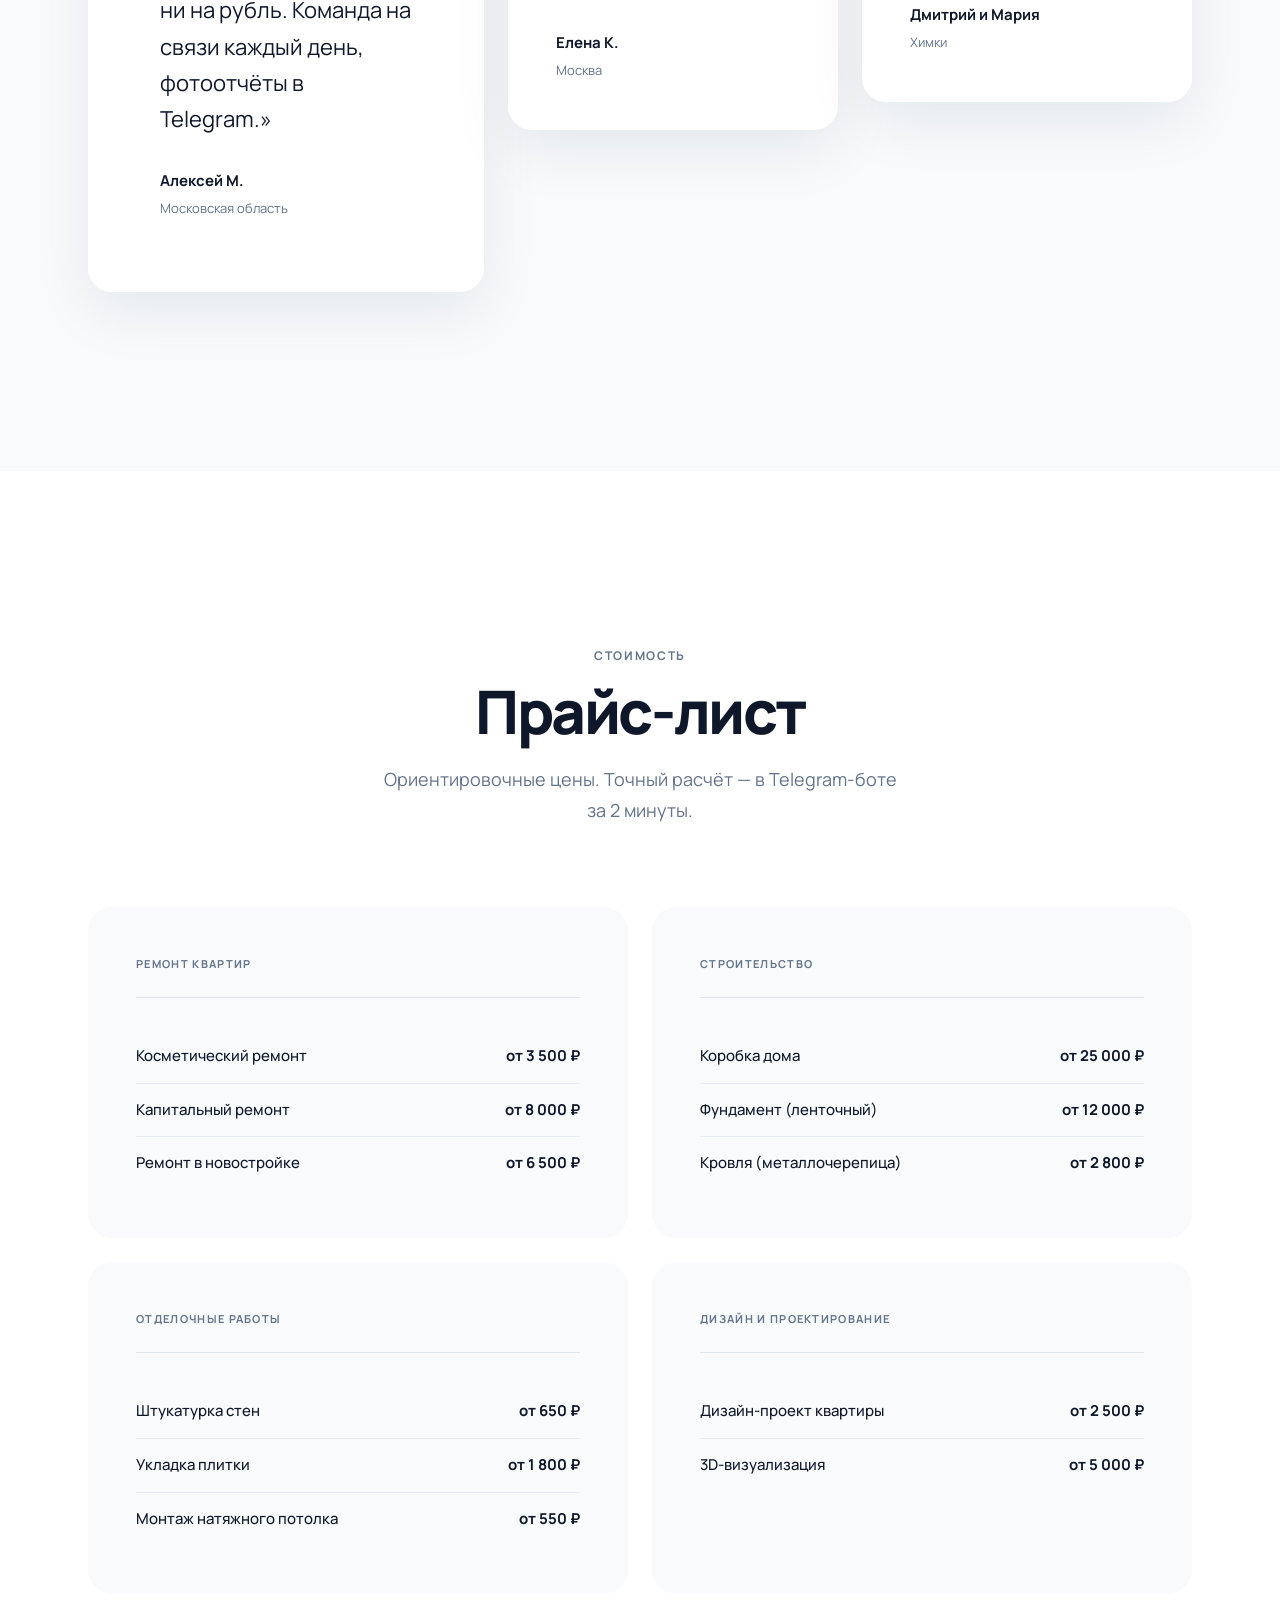
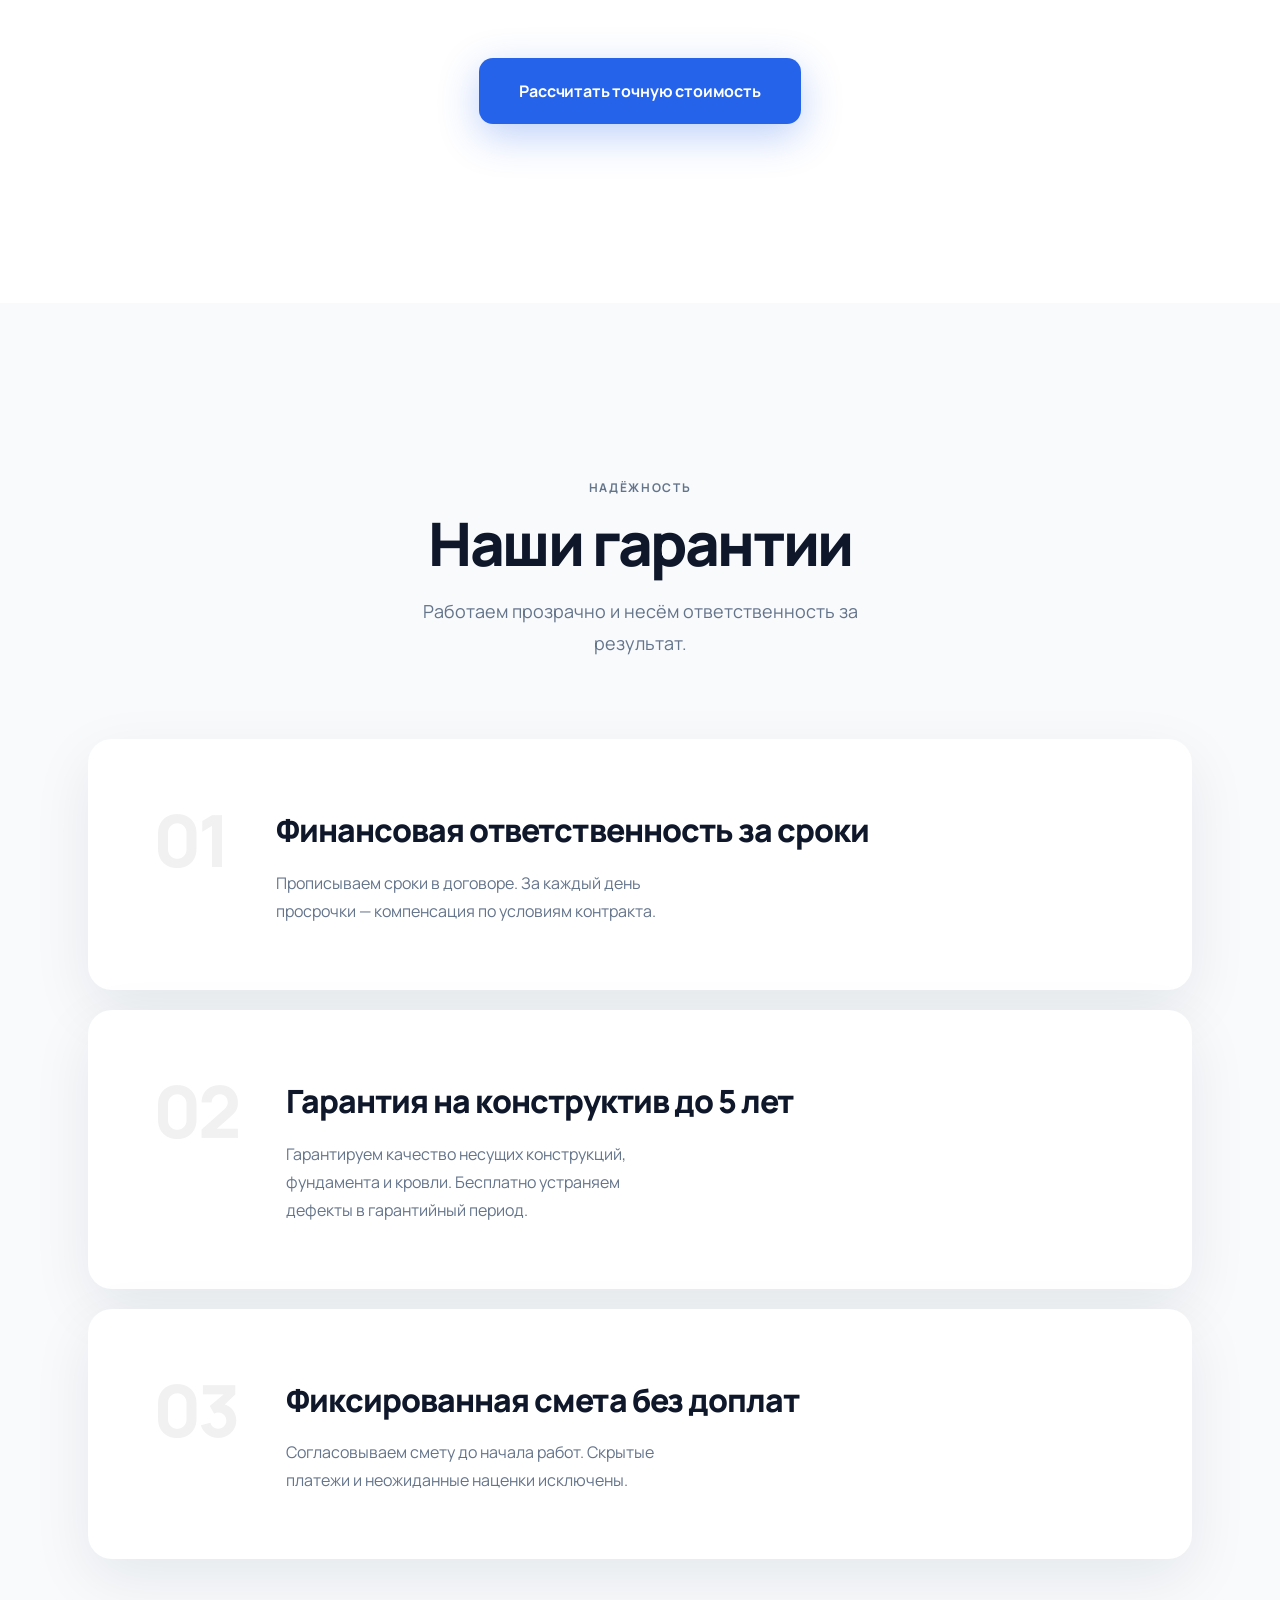
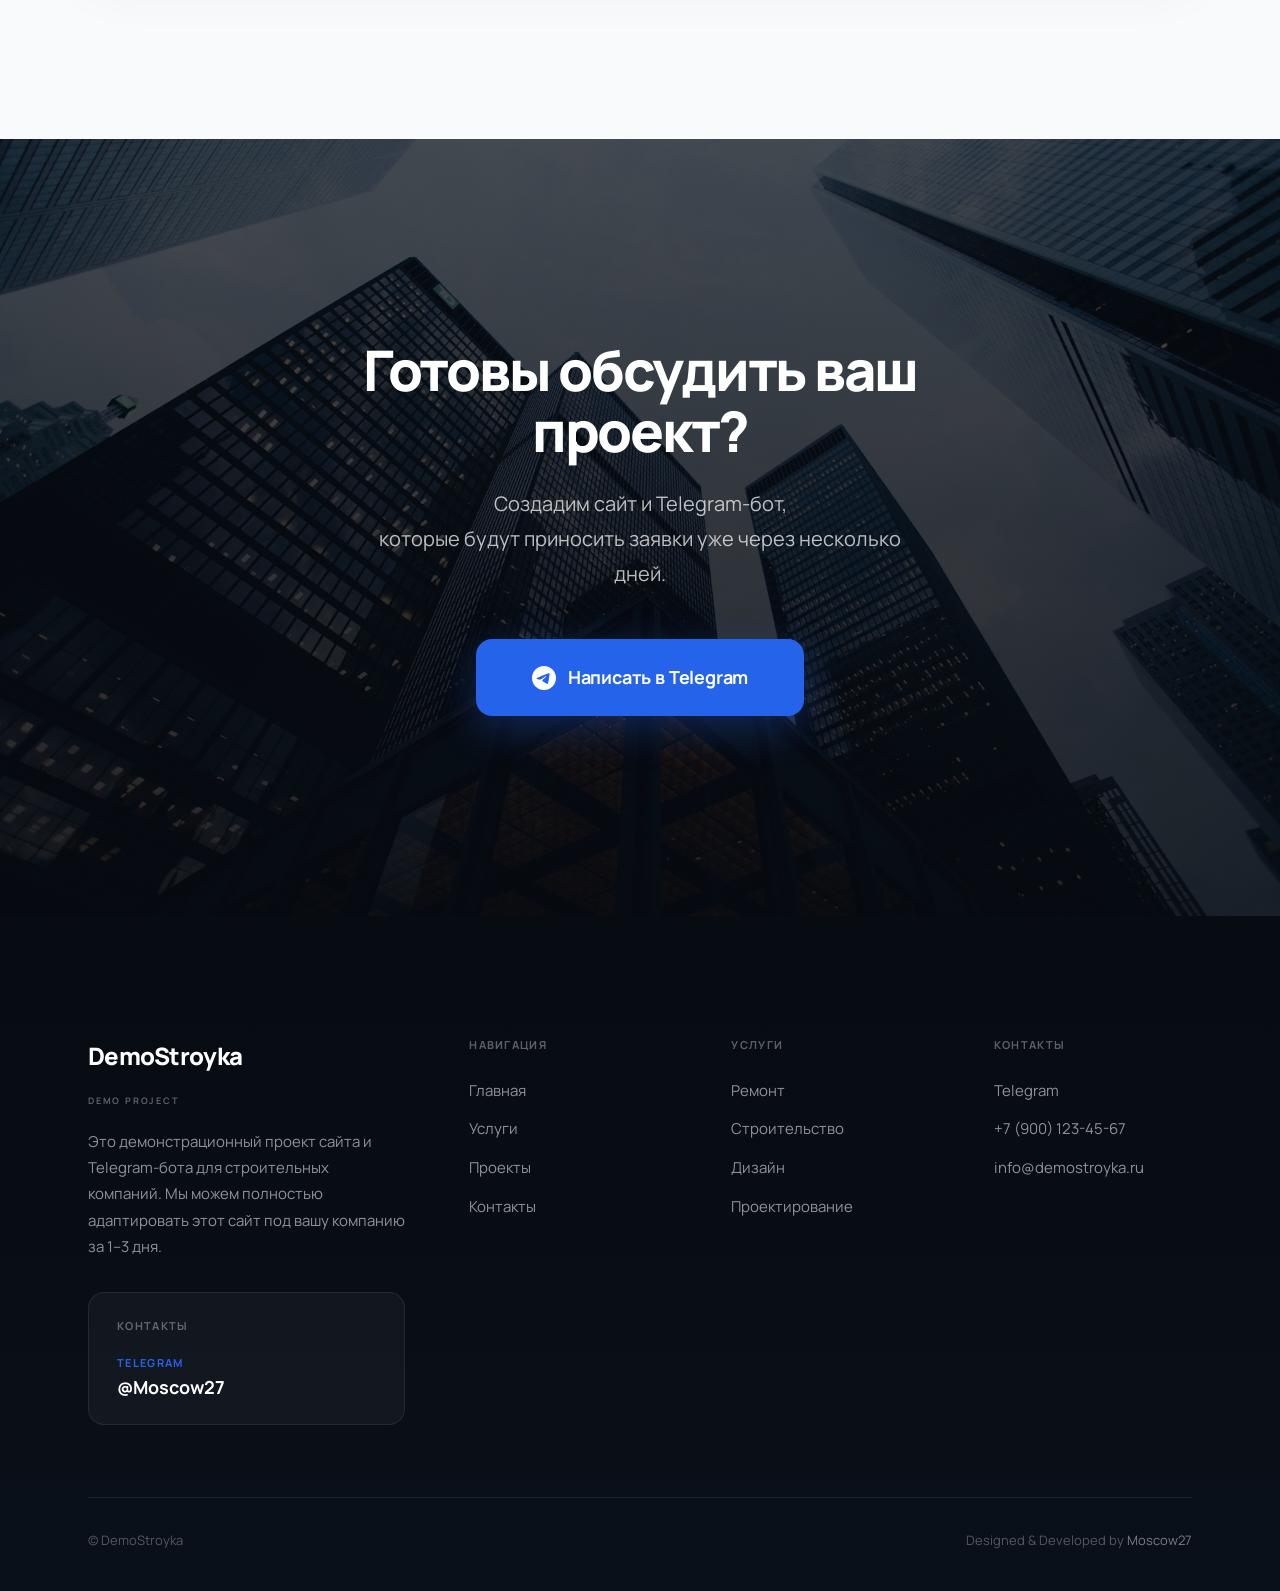
==== commit c0082d72: "7" ====
--- a/index.html
+++ b/index.html
@@ -65,7 +65,7 @@
           <!-- ЗАМЕНИ: фото проекта -->
           <img
             class="hero__image"
-            src="https://images.unsplash.com/photo-1600047509438-309cf9bf0117?w=1200&q=85&auto=format&fit=crop"
+            src="images/hero.jpg"
             alt="Современный минималистичный дом"
             width="640"
             height="720"
@@ -90,7 +90,7 @@
         </header>
         <div class="projects__grid">
           <article class="project-card project-card--large">
-            <img class="project-card__img" src="https://images.unsplash.com/photo-1600585154340-be6161a56a0c?w=1200&q=85&auto=format&fit=crop" alt="Современный коттедж" loading="lazy" width="800" height="560">
+            <img class="project-card__img" src="images/project-1.jpg" alt="Современный коттедж" loading="lazy" width="800" height="560">
             <div class="project-card__overlay">
               <h3 class="project-card__title">Современный коттедж</h3>
               <p class="project-card__meta"><span>320 м²</span><span>10 месяцев</span><span>Москва</span></p>
@@ -98,7 +98,7 @@
             </div>
           </article>
           <article class="project-card project-card--large">
-            <img class="project-card__img" src="https://images.unsplash.com/photo-1605276374104-de6862b73811?w=1200&q=85&auto=format&fit=crop" alt="Минималистичный дом" loading="lazy" width="800" height="560">
+            <img class="project-card__img" src="images/project-2.jpg" alt="Минималистичный дом" loading="lazy" width="800" height="560">
             <div class="project-card__overlay">
               <h3 class="project-card__title">Минималистичный дом</h3>
               <p class="project-card__meta"><span>410 м²</span><span>12 месяцев</span><span>Екатеринбург</span></p>
@@ -106,7 +106,7 @@
             </div>
           </article>
           <article class="project-card">
-            <img class="project-card__img" src="https://images.unsplash.com/photo-1513584684374-8bab748ffe08?w=800&q=85&auto=format&fit=crop" alt="Таунхаус" loading="lazy" width="480" height="320">
+            <img class="project-card__img" src="images/project-3.jpg" alt="Таунхаус" loading="lazy" width="480" height="320">
             <div class="project-card__overlay">
               <h3 class="project-card__title">Таунхаус</h3>
               <p class="project-card__meta"><span>180 м²</span><span>6 месяцев</span><span>Санкт-Петербург</span></p>
@@ -114,7 +114,7 @@
             </div>
           </article>
           <article class="project-card">
-            <img class="project-card__img" src="https://images.unsplash.com/photo-1600566753190-17f95baa8a74?w=800&q=85&auto=format&fit=crop" alt="Загородный дом" loading="lazy" width="480" height="320">
+            <img class="project-card__img" src="images/project-4.jpg" alt="Загородный дом" loading="lazy" width="480" height="320">
             <div class="project-card__overlay">
               <h3 class="project-card__title">Загородный дом</h3>
               <p class="project-card__meta"><span>250 м²</span><span>8 месяцев</span><span>Казань</span></p>
@@ -122,7 +122,7 @@
             </div>
           </article>
           <article class="project-card">
-            <img class="project-card__img" src="https://images.unsplash.com/photo-1600210492486-5160451229fc?w=800&q=85&auto=format&fit=crop" alt="Квартира Premium" loading="lazy" width="480" height="320">
+            <img class="project-card__img" src="images/project-5.jpg" alt="Квартира Premium" loading="lazy" width="480" height="320">
             <div class="project-card__overlay">
               <h3 class="project-card__title">Квартира Premium</h3>
               <p class="project-card__meta"><span>140 м²</span><span>5 месяцев</span><span>Москва</span></p>
@@ -130,7 +130,7 @@
             </div>
           </article>
           <article class="project-card">
-            <img class="project-card__img" src="https://images.unsplash.com/photo-1600573476544-0b2c2a4e6400?w=800&q=85&auto=format&fit=crop" alt="Современная вилла" loading="lazy" width="480" height="320">
+            <img class="project-card__img" src="images/project-6.jpg" alt="Современная вилла" loading="lazy" width="480" height="320">
             <div class="project-card__overlay">
               <h3 class="project-card__title">Современная вилла</h3>
               <p class="project-card__meta"><span>520 м²</span><span>14 месяцев</span><span>Краснодар</span></p>
@@ -145,7 +145,7 @@
     <figure class="visual-break animate-in">
       <img
         class="visual-break__img"
-        src="https://images.unsplash.com/photo-1600596542813-ff9a28841199?w=1920&q=85&auto=format&fit=crop"
+        src="images/quote.jpg"
         alt="Современная архитектура"
         loading="lazy"
       >
@@ -356,7 +356,7 @@
     <section class="cta animate-in" id="contacts">
       <img
         class="cta__bg"
-        src="https://images.unsplash.com/photo-1486406146926-c627a92ad1ab?w=1920&q=85&auto=format&fit=crop"
+        src="images/cta.jpg"
         alt=""
         loading="lazy"
       >
--- a/style.css
+++ b/style.css
@@ -542,7 +542,7 @@
 /* ===== Process Timeline ===== */
 .process {
   padding: clamp(100px, 14vw, 160px) 0;
-  background: var(--dark);
+  background: #000000;
   color: var(--white);
 }
 
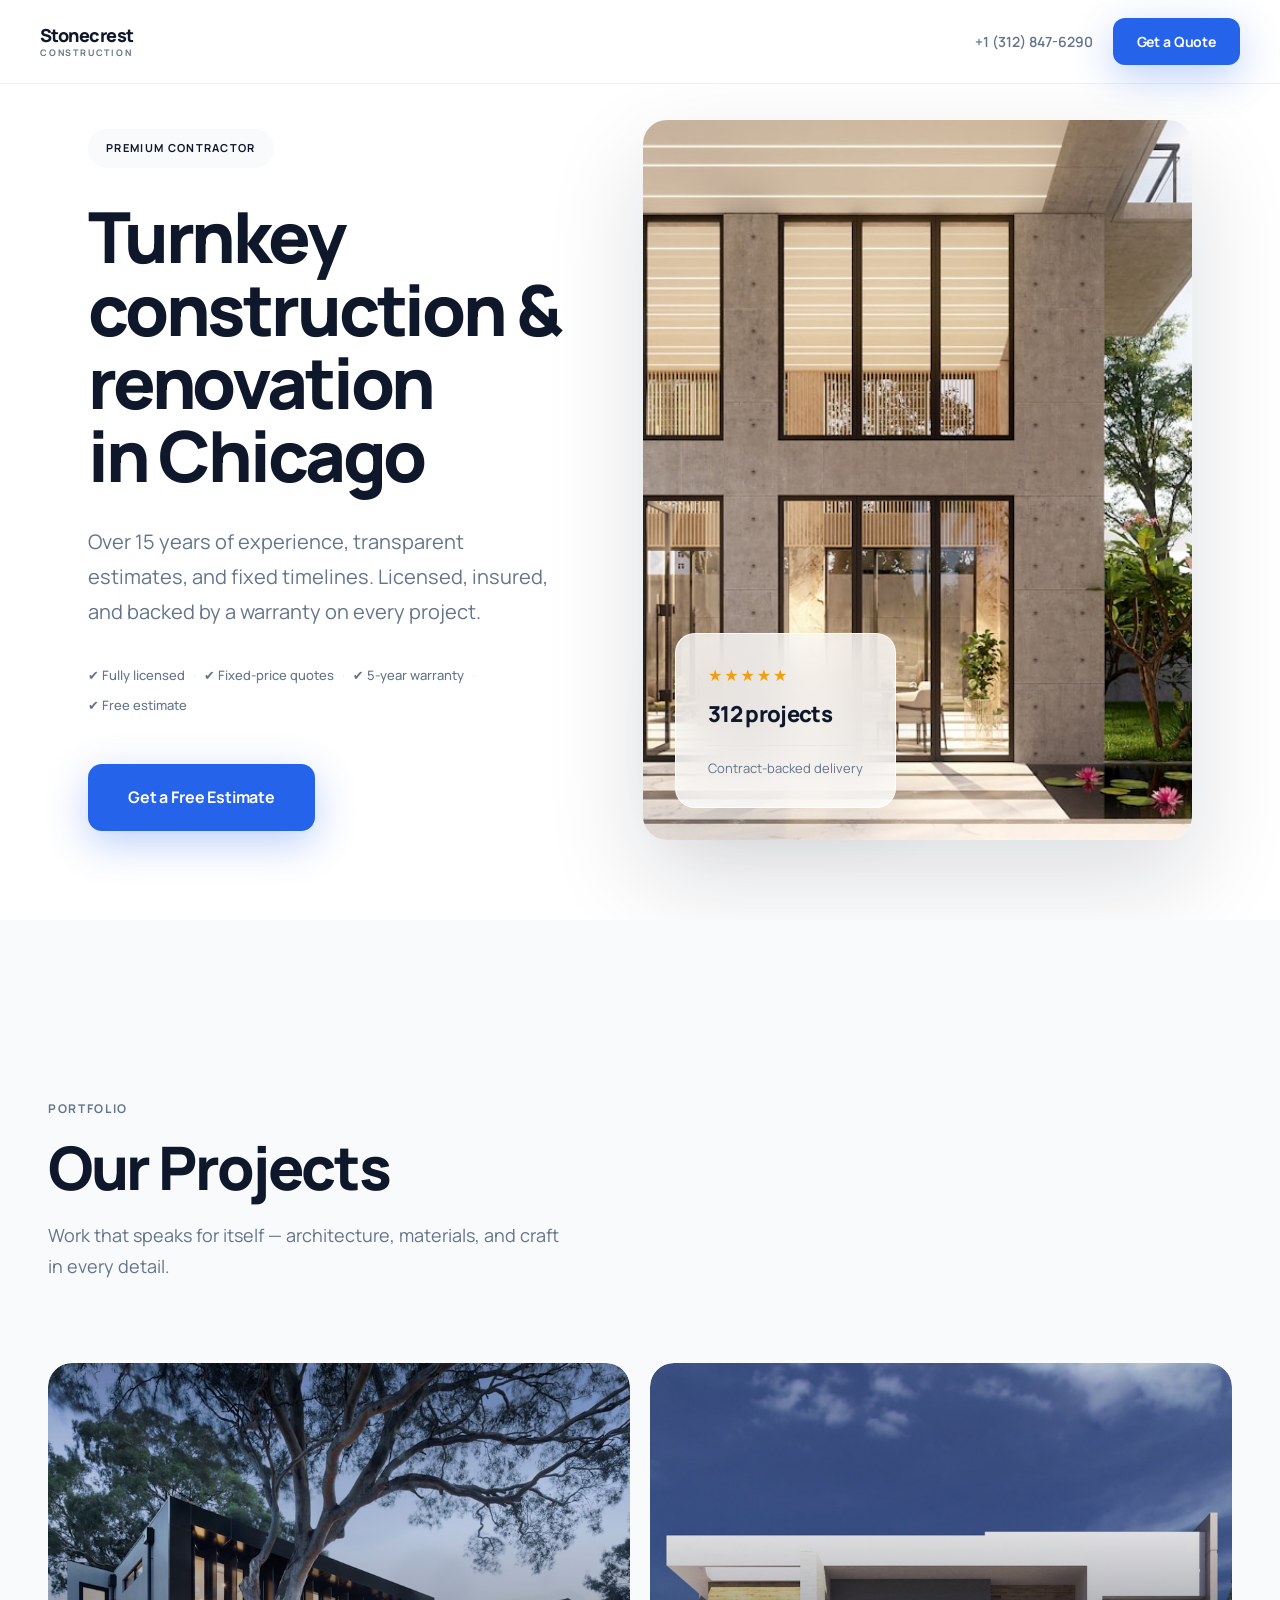
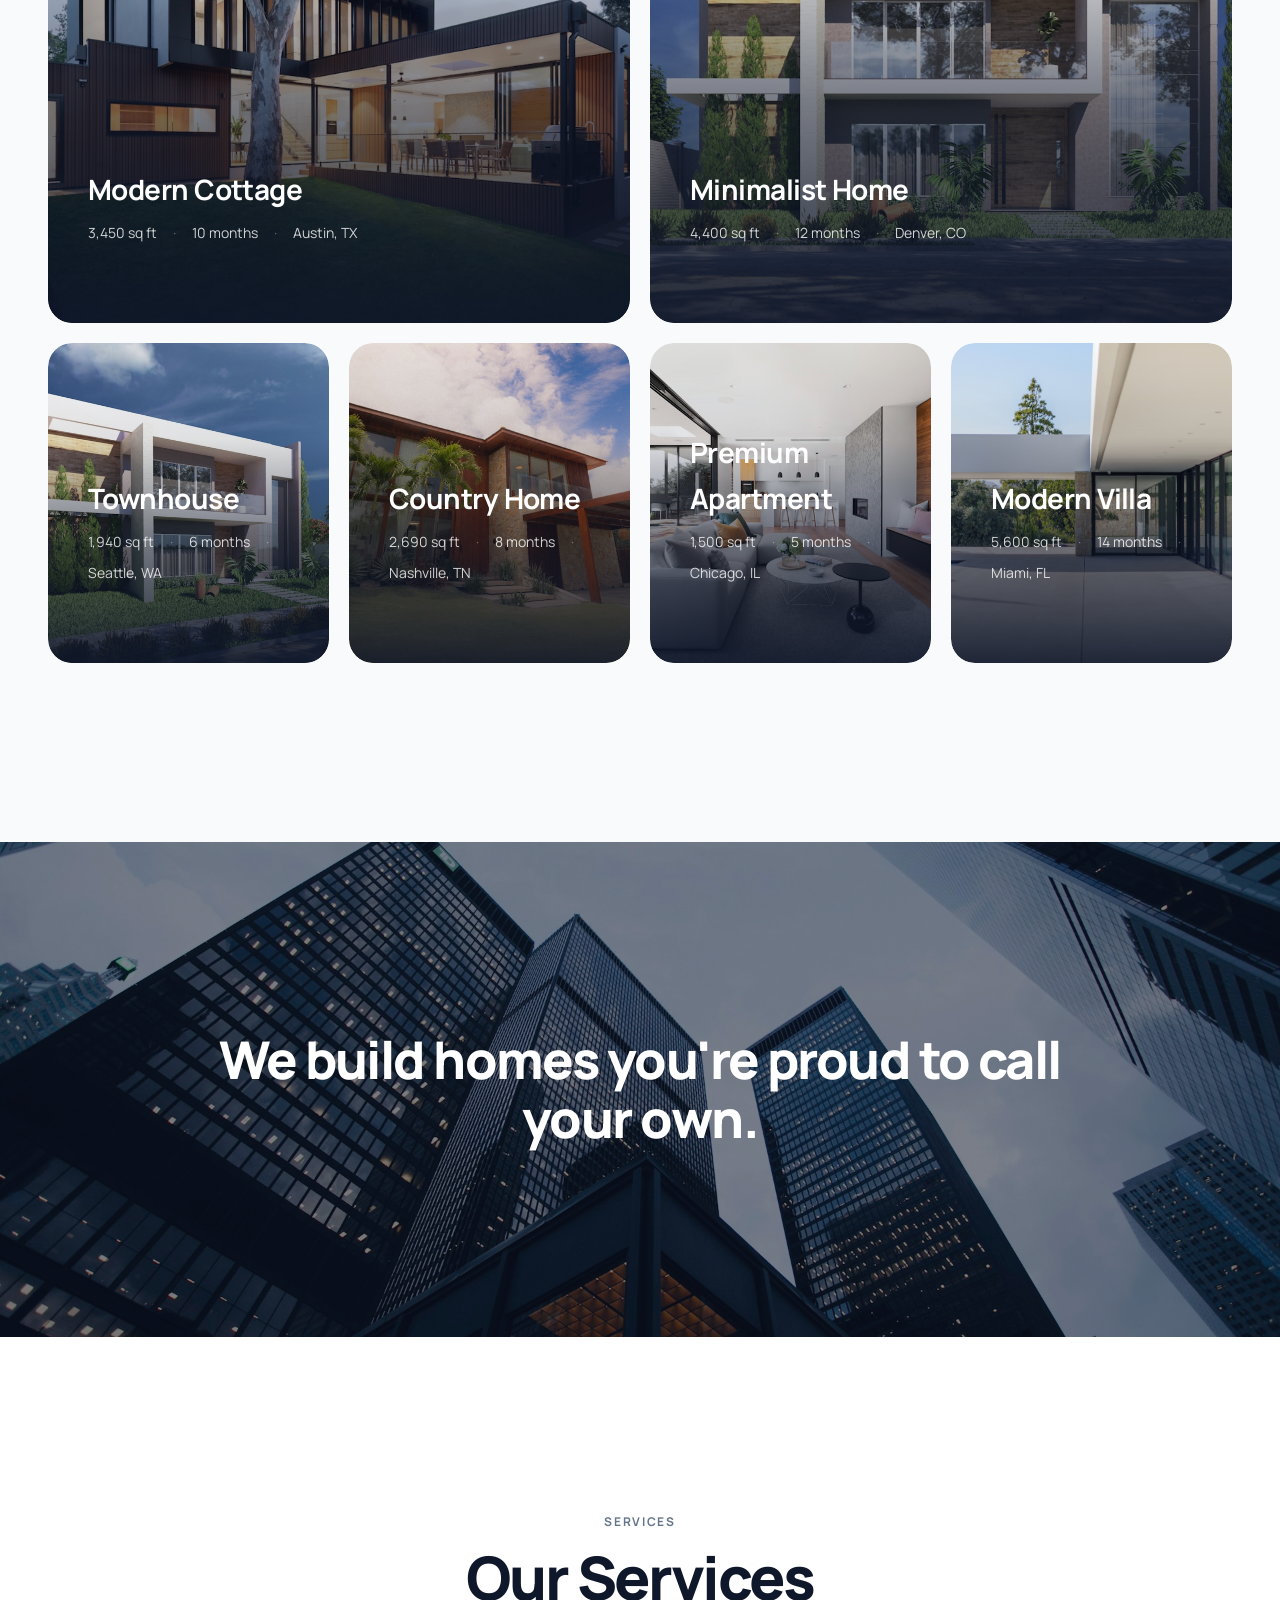
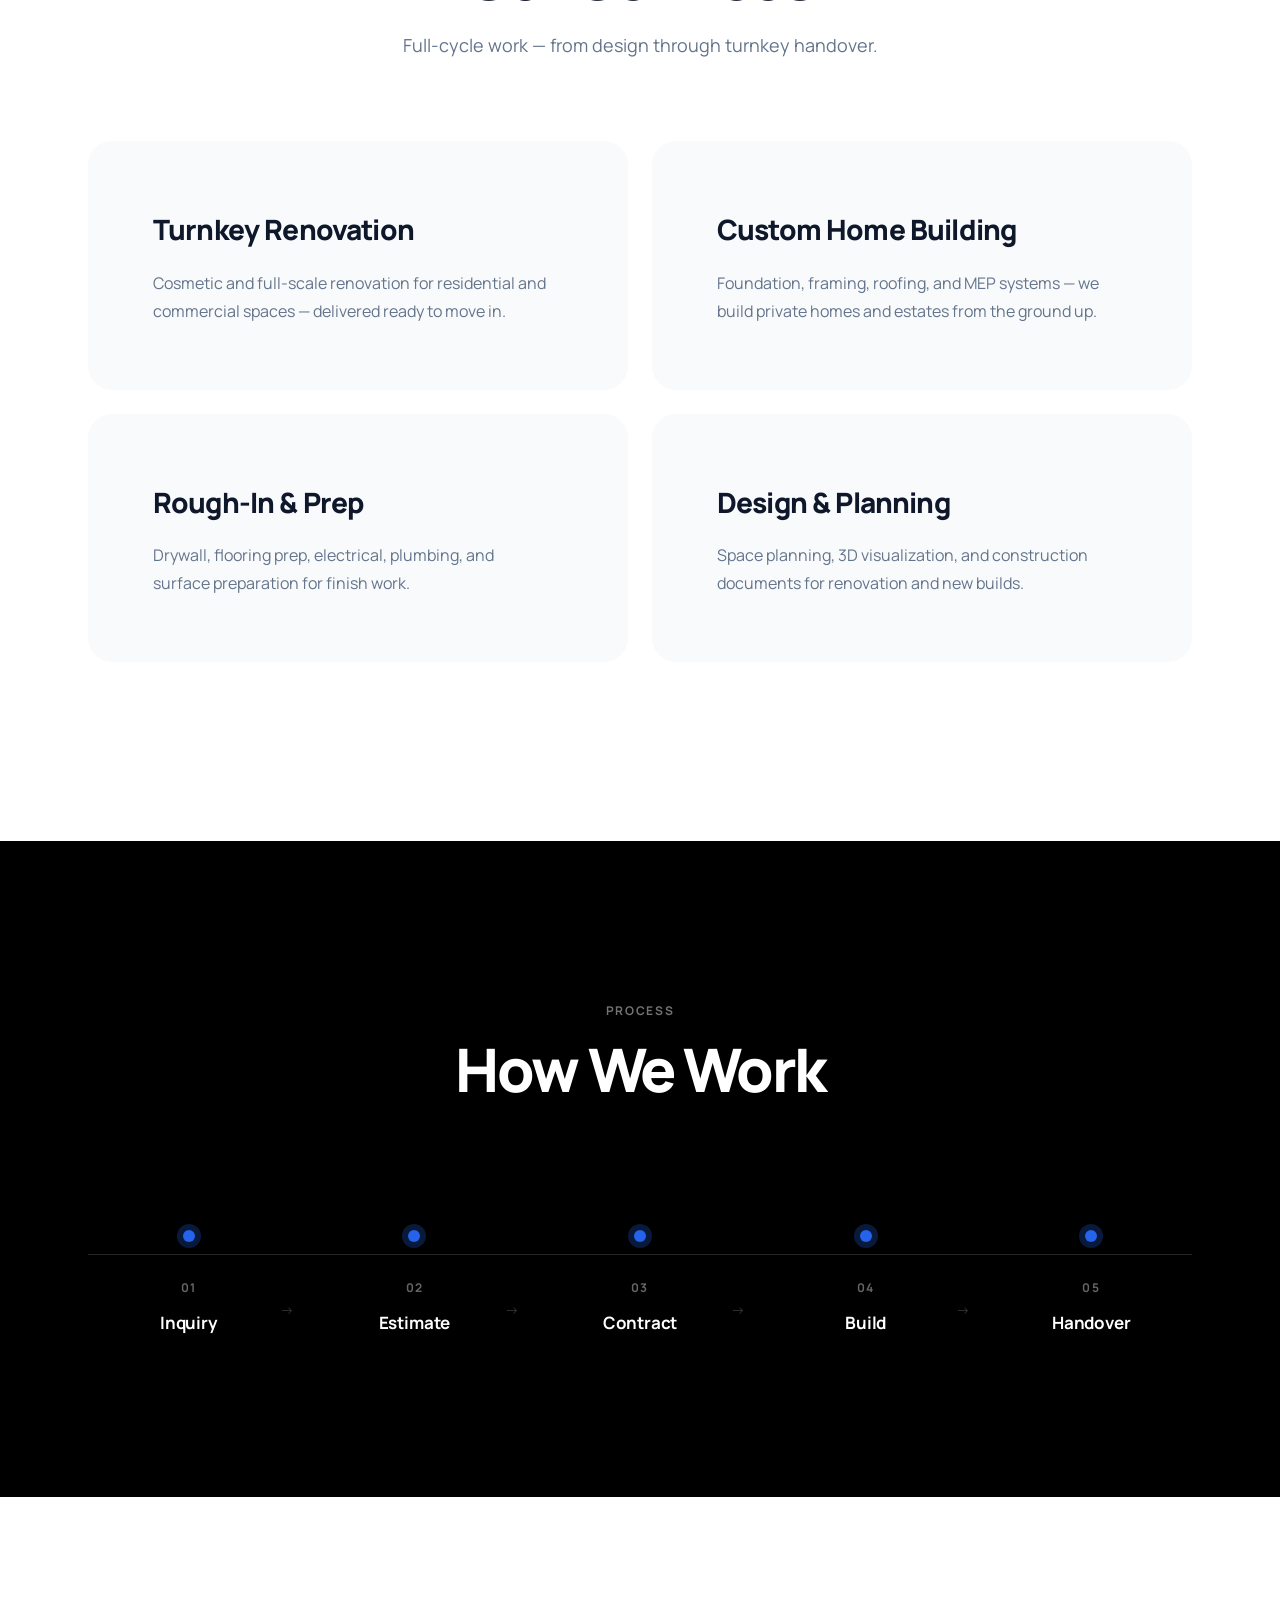
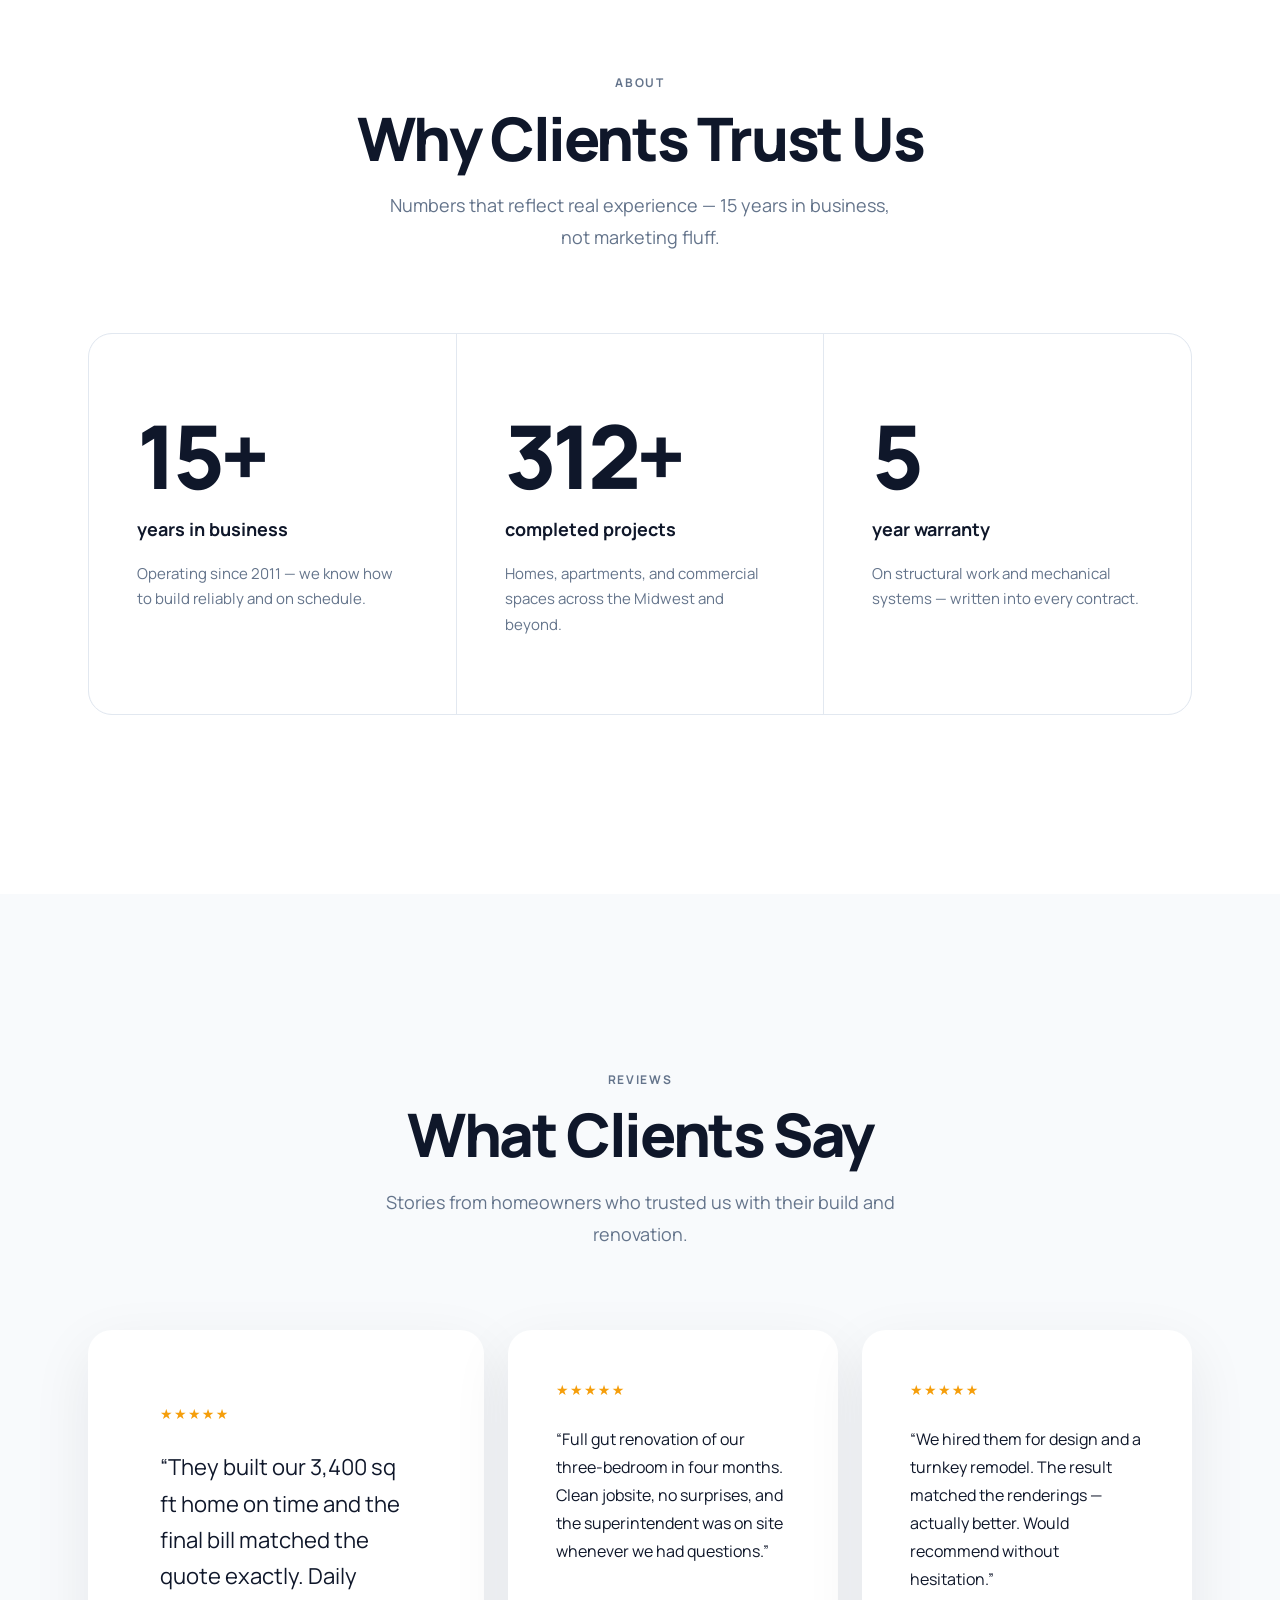
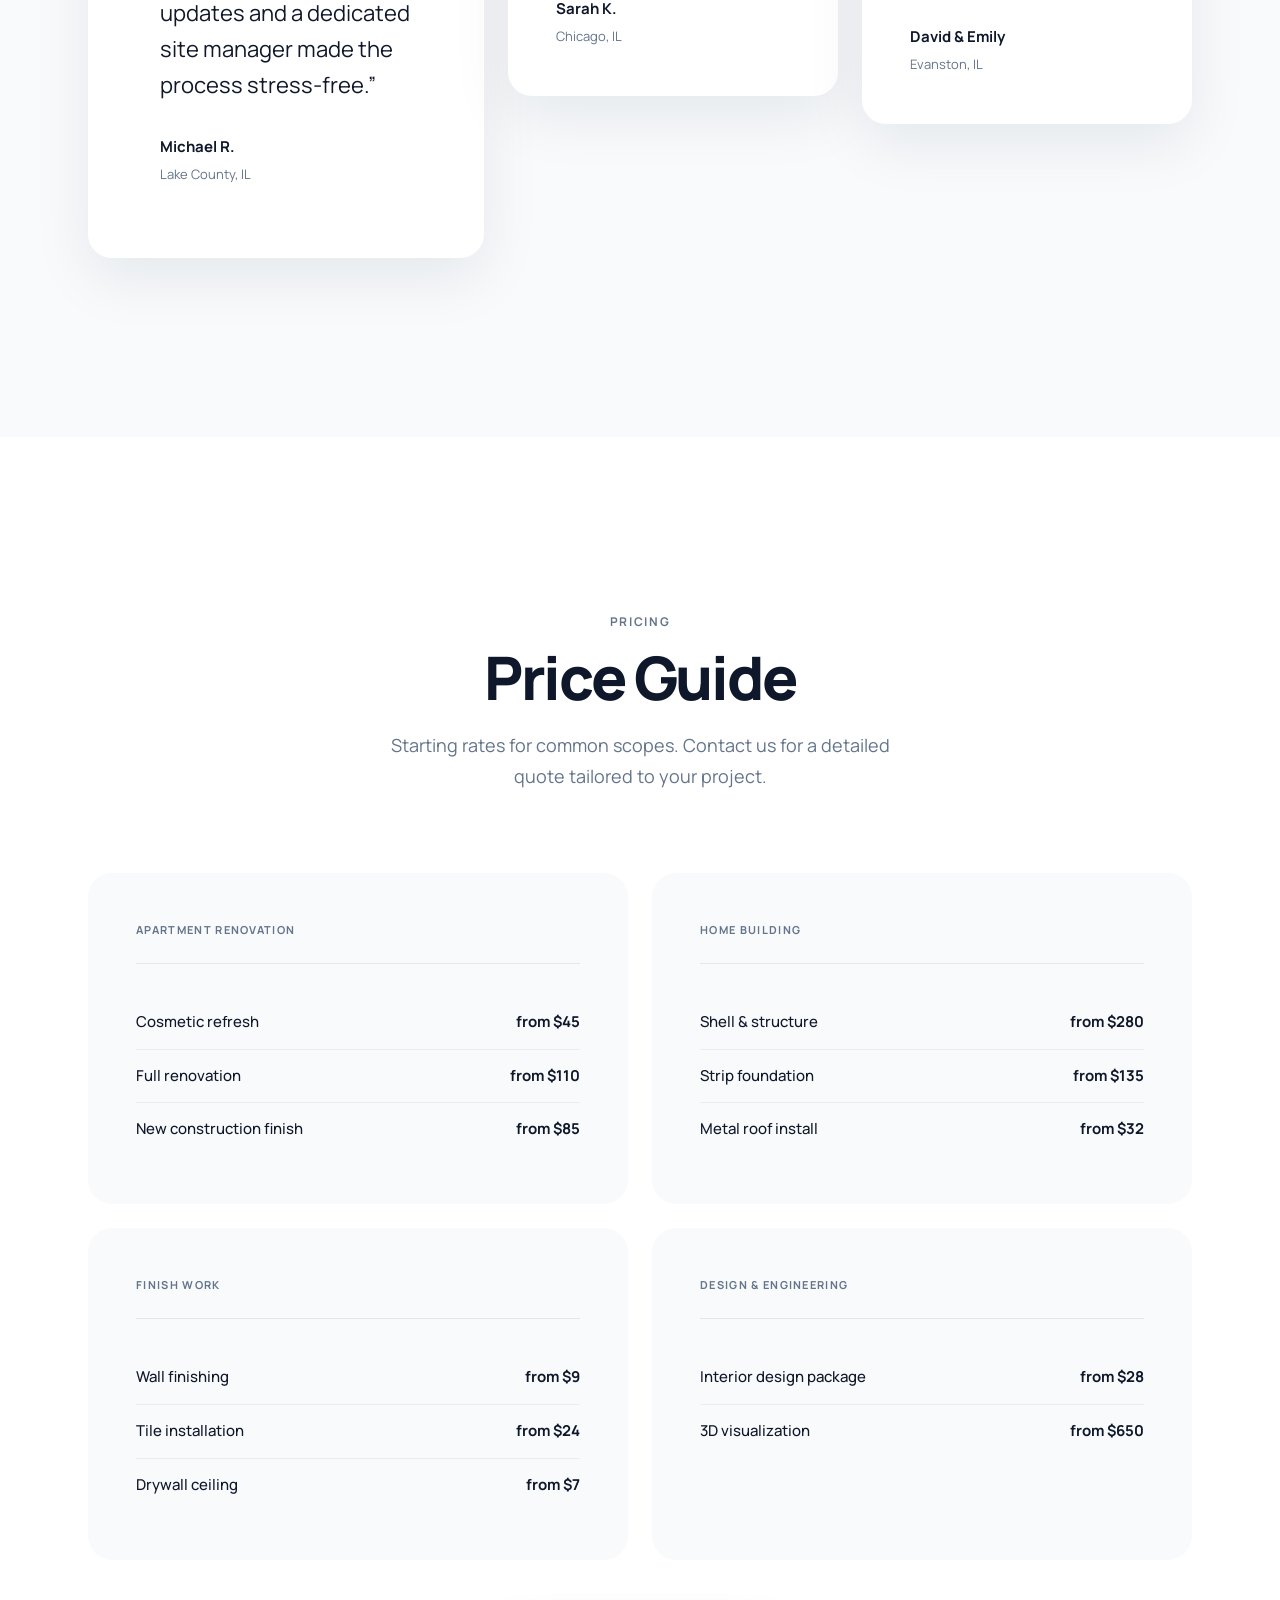
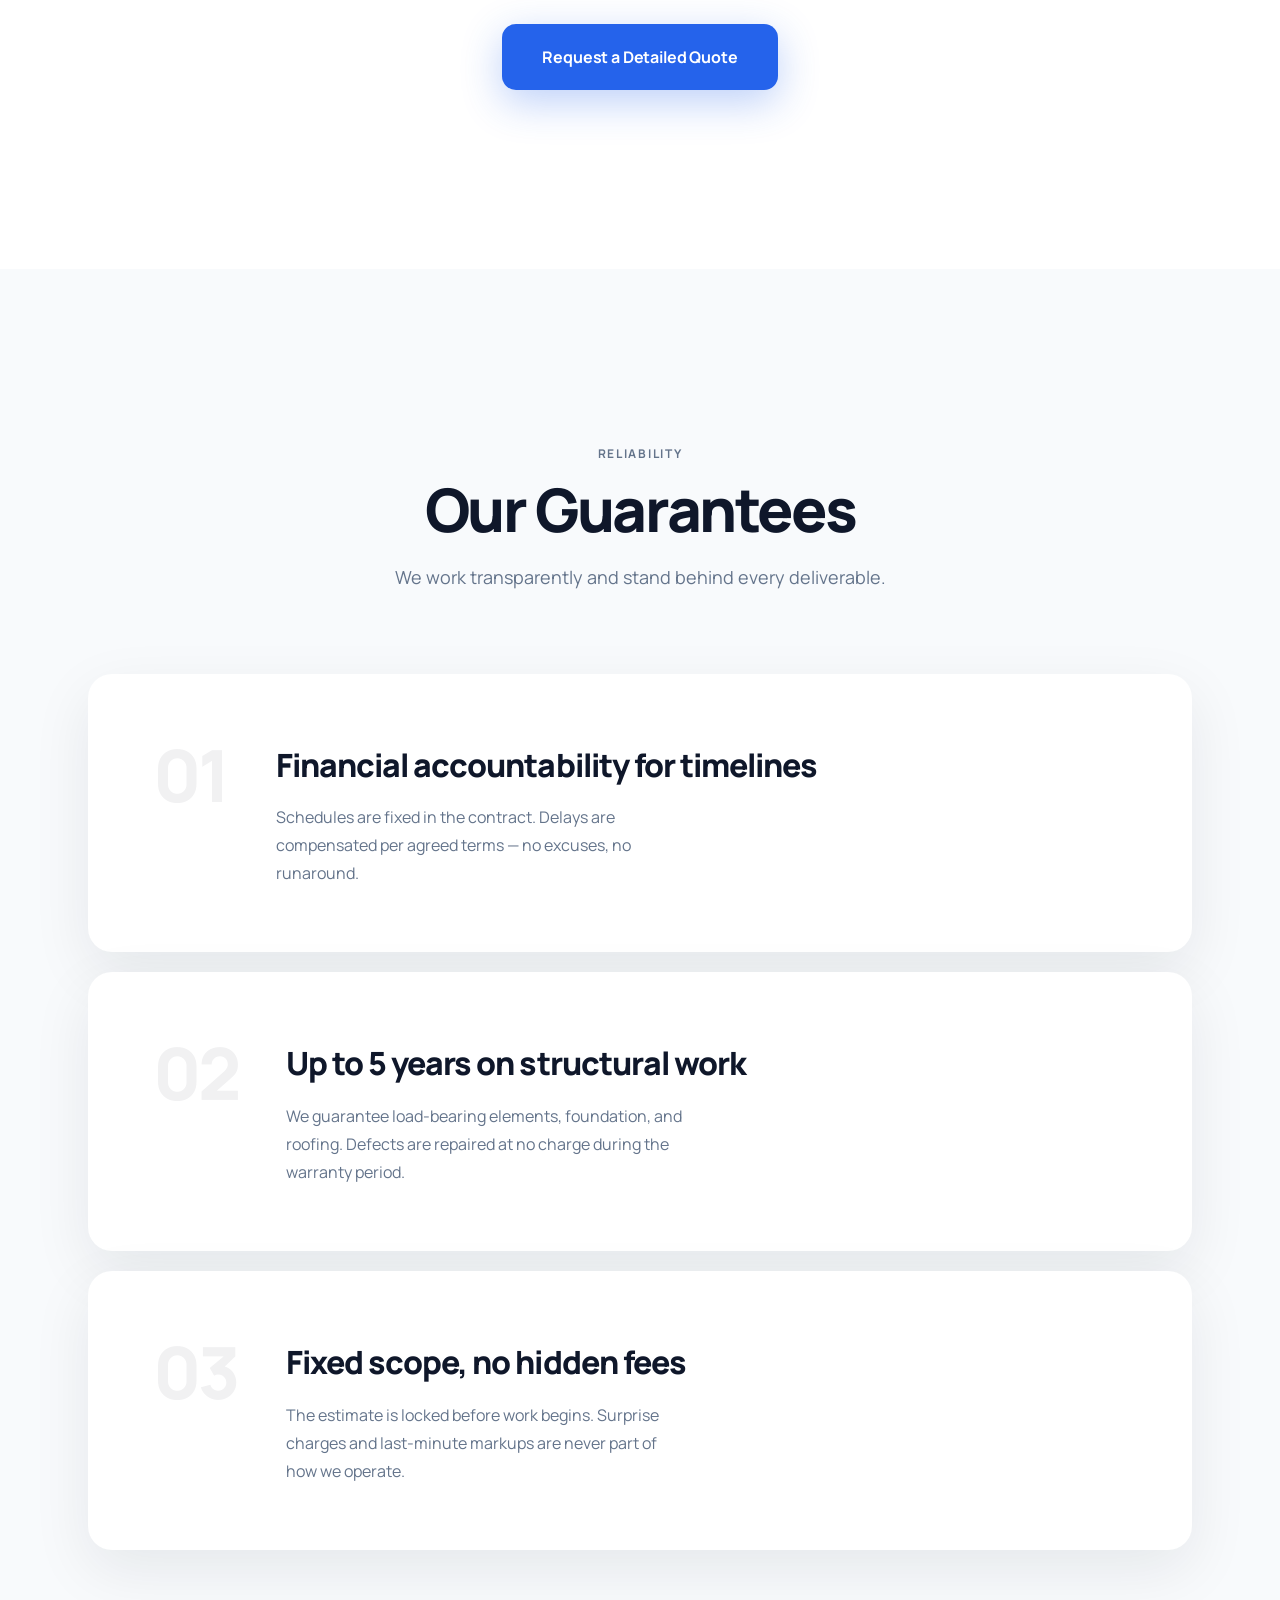
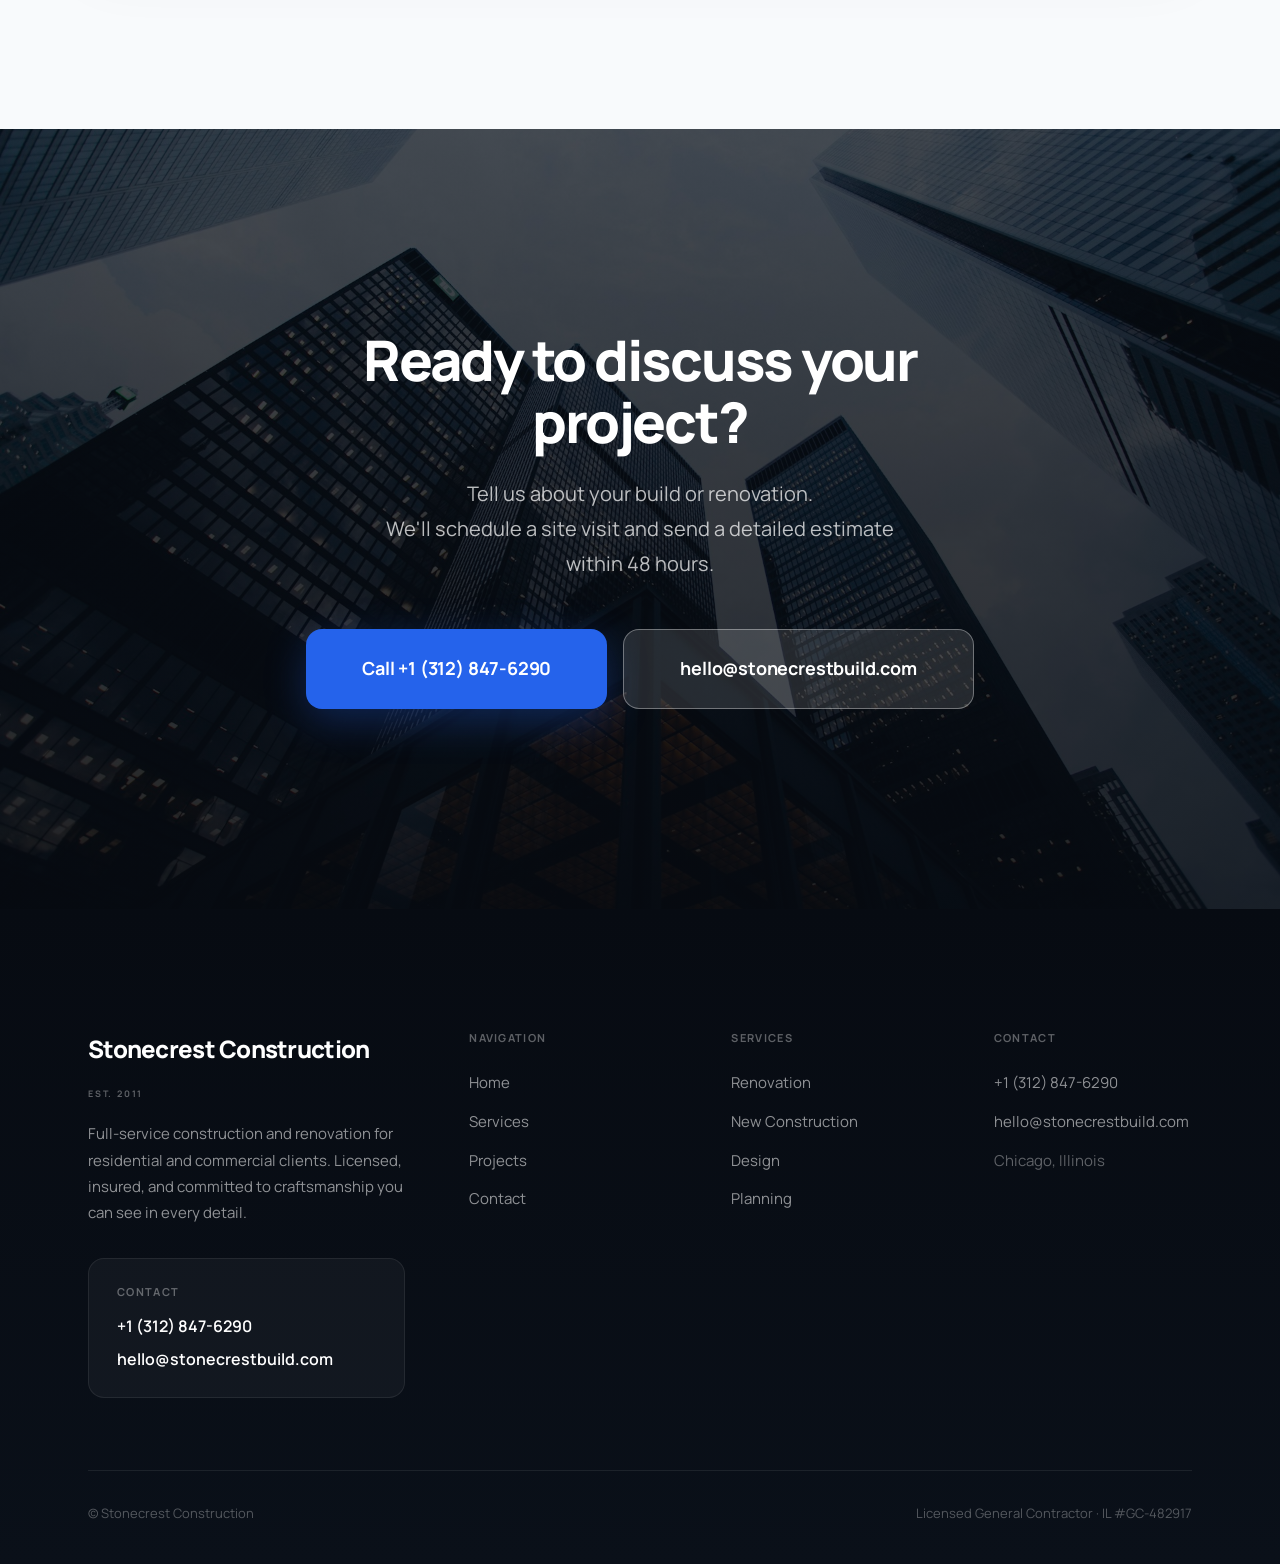
==== commit 4e06c43e: "english" ====
--- a/index.html
+++ b/index.html
@@ -1,15 +1,13 @@
 <!DOCTYPE html>
-<html lang="ru">
+<html lang="en">
 <head>
   <meta charset="UTF-8">
   <meta name="viewport" content="width=device-width, initial-scale=1.0">
-  <title>DemoStroyka — ремонт и строительство под ключ</title>
-
-  <!-- Open Graph — превью ссылки в мессенджерах -->
-  <meta property="og:title" content="DemoStroyka — Ремонт и строительство под ключ">
-  <meta property="og:description" content="Рассчитайте стоимость и запишитесь на замер прямо в нашем Telegram-боте за 1 минуту.">
+  <title>Stonecrest Construction — Turnkey Building &amp; Renovation</title>
+
+  <meta property="og:title" content="Stonecrest Construction — Turnkey Building &amp; Renovation">
+  <meta property="og:description" content="Premium construction and renovation with transparent pricing, fixed timelines, and a 5-year warranty.">
   <meta property="og:type" content="website">
-  <!-- ЗАМЕНИ: URL сайта после деплоя -->
   <meta property="og:url" content="https://example.com">
 
   <link rel="icon" type="image/png" href="favicon.png">
@@ -21,20 +19,16 @@
 </head>
 <body>
 
-  <!-- Telegram-бот: https://t.me/StroykaBrigada_bot?start=website -->
-
-  <!-- ========== ХЕДЕР ========== -->
+  <!-- ========== HEADER ========== -->
   <header class="header">
     <div class="container header__inner">
       <a href="#" class="logo">
-        <span class="logo__name">DemoStroyka</span>
-        <span class="logo__tag">Demo Project</span>
+        <span class="logo__name">Stonecrest</span>
+        <span class="logo__tag">Construction</span>
       </a>
       <div class="header__contacts">
-        <a href="tel:+79001234567" class="header__phone"><!-- ЗАМЕНИ: телефон -->+7 (900) 123-45-67</a>
-        <a href="https://t.me/StroykaBrigada_bot?start=website" class="header__tg" target="_blank" rel="noopener" aria-label="Написать в Telegram">
-          <svg width="18" height="18" viewBox="0 0 24 24" fill="currentColor" aria-hidden="true"><path d="M11.944 0A12 12 0 0 0 0 12a12 12 0 0 0 12 12 12 12 0 0 0 12-12A12 12 0 0 0 12 0a12 12 0 0 0-.056 0zm4.962 7.224c.1-.002.321.023.465.14a.506.506 0 0 1 .171.325c.016.093.036.306.02.472-.18 1.898-.962 6.502-1.36 8.627-.168.9-.499 1.201-.82 1.23-.696.065-1.225-.46-1.9-.902-1.056-.693-1.653-1.124-2.678-1.8-1.185-.78-.417-1.21.258-1.91.177-.184 3.247-2.977 3.307-3.23.007-.032.014-.15-.056-.212s-.174-.041-.249-.024c-.106.024-1.793 1.14-5.061 3.345-.48.33-.913.49-1.302.48-.428-.008-1.252-.241-1.865-.44-.752-.245-1.349-.374-1.297-.789.027-.216.325-.437.893-.663 3.498-1.524 5.83-2.529 6.998-3.014 3.332-1.386 4.025-1.627 4.476-1.635z"/></svg>
-        </a>
+        <a href="tel:+13128476290" class="header__phone">+1 (312) 847-6290</a>
+        <a href="#contacts" class="btn btn--primary btn--header">Get a Quote</a>
       </div>
     </div>
   </header>
@@ -45,307 +39,303 @@
     <section class="hero animate-in">
       <div class="container hero__inner">
         <div class="hero__content">
-          <span class="badge badge--hero">Премиальный подрядчик</span>
-          <h1 class="hero__title">Строительство и&nbsp;ремонт под ключ в&nbsp;<!-- ЗАМЕНИ: город -->Москве</h1>
-          <p class="hero__subtitle">Более <!-- ЗАМЕНИ: лет опыта -->15 лет опыта, честные сметы и фиксированные сроки. Работаем по договору с гарантией на все виды работ.</p>
+          <span class="badge badge--hero">Premium Contractor</span>
+          <h1 class="hero__title">Turnkey construction &amp; renovation in&nbsp;Chicago</h1>
+          <p class="hero__subtitle">Over 15 years of experience, transparent estimates, and fixed timelines. Licensed, insured, and backed by a warranty on every project.</p>
           <ul class="hero__features">
-            <li class="hero__feature">✔ Работаем официально</li>
-            <li class="hero__feature">✔ Фиксированная смета</li>
-            <li class="hero__feature">✔ Гарантия</li>
-            <li class="hero__feature">✔ Бесплатный расчёт</li>
+            <li class="hero__feature">✔ Fully licensed</li>
+            <li class="hero__feature">✔ Fixed-price quotes</li>
+            <li class="hero__feature">✔ 5-year warranty</li>
+            <li class="hero__feature">✔ Free estimate</li>
           </ul>
           <div class="hero__actions">
-            <a href="https://t.me/StroykaBrigada_bot?start=website" class="btn btn--telegram" target="_blank" rel="noopener">
-              <svg width="22" height="22" viewBox="0 0 24 24" fill="currentColor" aria-hidden="true"><path d="M11.944 0A12 12 0 0 0 0 12a12 12 0 0 0 12 12 12 12 0 0 0 12-12A12 12 0 0 0 12 0a12 12 0 0 0-.056 0zm4.962 7.224c.1-.002.321.023.465.14a.506.506 0 0 1 .171.325c.016.093.036.306.02.472-.18 1.898-.962 6.502-1.36 8.627-.168.9-.499 1.201-.82 1.23-.696.065-1.225-.46-1.9-.902-1.056-.693-1.653-1.124-2.678-1.8-1.185-.78-.417-1.21.258-1.91.177-.184 3.247-2.977 3.307-3.23.007-.032.014-.15-.056-.212s-.174-.041-.249-.024c-.106.024-1.793 1.14-5.061 3.345-.48.33-.913.49-1.302.48-.428-.008-1.252-.241-1.865-.44-.752-.245-1.349-.374-1.297-.789.027-.216.325-.437.893-.663 3.498-1.524 5.83-2.529 6.998-3.014 3.332-1.386 4.025-1.627 4.476-1.635z"/></svg>
-              Рассчитать стоимость в Telegram
-            </a>
+            <a href="#contacts" class="btn btn--primary">Get a Free Estimate</a>
           </div>
         </div>
         <div class="hero__media">
-          <!-- ЗАМЕНИ: фото проекта -->
           <img
             class="hero__image"
             src="images/hero.jpg"
-            alt="Современный минималистичный дом"
+            alt="Modern minimalist home"
             width="640"
             height="720"
             loading="eager"
           >
           <div class="hero__glass">
             <p class="hero__glass-rating">★★★★★</p>
-            <p class="hero__glass-stat">312 объектов</p>
-            <p class="hero__glass-note">Работаем по договору</p>
-          </div>
-        </div>
-      </div>
-    </section>
-
-    <!-- ========== ПРОЕКТЫ ========== -->
+            <p class="hero__glass-stat">312 projects</p>
+            <p class="hero__glass-note">Contract-backed delivery</p>
+          </div>
+        </div>
+      </div>
+    </section>
+
+    <!-- ========== PROJECTS ========== -->
     <section class="projects animate-in" id="projects">
       <div class="container container--wide">
         <header class="section-head section-head--left">
-          <span class="section-label">Портфолио</span>
-          <h2 class="section-title section-title--left">Наши проекты</h2>
-          <p class="section-desc section-desc--left">Объекты, которые говорят сами за себя — архитектура, материалы, детали.</p>
+          <span class="section-label">Portfolio</span>
+          <h2 class="section-title section-title--left">Our Projects</h2>
+          <p class="section-desc section-desc--left">Work that speaks for itself — architecture, materials, and craft in every detail.</p>
         </header>
         <div class="projects__grid">
           <article class="project-card project-card--large">
-            <img class="project-card__img" src="images/project-1.jpg" alt="Современный коттедж" loading="lazy" width="800" height="560">
-            <div class="project-card__overlay">
-              <h3 class="project-card__title">Современный коттедж</h3>
-              <p class="project-card__meta"><span>320 м²</span><span>10 месяцев</span><span>Москва</span></p>
-              <a href="https://t.me/StroykaBrigada_bot?start=website" class="project-card__link" target="_blank" rel="noopener">Смотреть проект →</a>
+            <img class="project-card__img" src="images/project-1.jpg" alt="Modern cottage" loading="lazy" width="800" height="560">
+            <div class="project-card__overlay">
+              <h3 class="project-card__title">Modern Cottage</h3>
+              <p class="project-card__meta"><span>3,450 sq ft</span><span>10 months</span><span>Austin, TX</span></p>
+              <a href="#projects" class="project-card__link">View Project →</a>
             </div>
           </article>
           <article class="project-card project-card--large">
-            <img class="project-card__img" src="images/project-2.jpg" alt="Минималистичный дом" loading="lazy" width="800" height="560">
-            <div class="project-card__overlay">
-              <h3 class="project-card__title">Минималистичный дом</h3>
-              <p class="project-card__meta"><span>410 м²</span><span>12 месяцев</span><span>Екатеринбург</span></p>
-              <a href="https://t.me/StroykaBrigada_bot?start=website" class="project-card__link" target="_blank" rel="noopener">Смотреть проект →</a>
+            <img class="project-card__img" src="images/project-2.jpg" alt="Minimalist home" loading="lazy" width="800" height="560">
+            <div class="project-card__overlay">
+              <h3 class="project-card__title">Minimalist Home</h3>
+              <p class="project-card__meta"><span>4,400 sq ft</span><span>12 months</span><span>Denver, CO</span></p>
+              <a href="#projects" class="project-card__link">View Project →</a>
             </div>
           </article>
           <article class="project-card">
-            <img class="project-card__img" src="images/project-3.jpg" alt="Таунхаус" loading="lazy" width="480" height="320">
-            <div class="project-card__overlay">
-              <h3 class="project-card__title">Таунхаус</h3>
-              <p class="project-card__meta"><span>180 м²</span><span>6 месяцев</span><span>Санкт-Петербург</span></p>
-              <a href="https://t.me/StroykaBrigada_bot?start=website" class="project-card__link" target="_blank" rel="noopener">Смотреть →</a>
+            <img class="project-card__img" src="images/project-3.jpg" alt="Townhouse" loading="lazy" width="480" height="320">
+            <div class="project-card__overlay">
+              <h3 class="project-card__title">Townhouse</h3>
+              <p class="project-card__meta"><span>1,940 sq ft</span><span>6 months</span><span>Seattle, WA</span></p>
+              <a href="#projects" class="project-card__link">View →</a>
             </div>
           </article>
           <article class="project-card">
-            <img class="project-card__img" src="images/project-4.jpg" alt="Загородный дом" loading="lazy" width="480" height="320">
-            <div class="project-card__overlay">
-              <h3 class="project-card__title">Загородный дом</h3>
-              <p class="project-card__meta"><span>250 м²</span><span>8 месяцев</span><span>Казань</span></p>
-              <a href="https://t.me/StroykaBrigada_bot?start=website" class="project-card__link" target="_blank" rel="noopener">Смотреть →</a>
+            <img class="project-card__img" src="images/project-4.jpg" alt="Country home" loading="lazy" width="480" height="320">
+            <div class="project-card__overlay">
+              <h3 class="project-card__title">Country Home</h3>
+              <p class="project-card__meta"><span>2,690 sq ft</span><span>8 months</span><span>Nashville, TN</span></p>
+              <a href="#projects" class="project-card__link">View →</a>
             </div>
           </article>
           <article class="project-card">
-            <img class="project-card__img" src="images/project-5.jpg" alt="Квартира Premium" loading="lazy" width="480" height="320">
-            <div class="project-card__overlay">
-              <h3 class="project-card__title">Квартира Premium</h3>
-              <p class="project-card__meta"><span>140 м²</span><span>5 месяцев</span><span>Москва</span></p>
-              <a href="https://t.me/StroykaBrigada_bot?start=website" class="project-card__link" target="_blank" rel="noopener">Смотреть →</a>
+            <img class="project-card__img" src="images/project-5.jpg" alt="Premium apartment" loading="lazy" width="480" height="320">
+            <div class="project-card__overlay">
+              <h3 class="project-card__title">Premium Apartment</h3>
+              <p class="project-card__meta"><span>1,500 sq ft</span><span>5 months</span><span>Chicago, IL</span></p>
+              <a href="#projects" class="project-card__link">View →</a>
             </div>
           </article>
           <article class="project-card">
-            <img class="project-card__img" src="images/project-6.jpg" alt="Современная вилла" loading="lazy" width="480" height="320">
-            <div class="project-card__overlay">
-              <h3 class="project-card__title">Современная вилла</h3>
-              <p class="project-card__meta"><span>520 м²</span><span>14 месяцев</span><span>Краснодар</span></p>
-              <a href="https://t.me/StroykaBrigada_bot?start=website" class="project-card__link" target="_blank" rel="noopener">Смотреть →</a>
-            </div>
-          </article>
-        </div>
-      </div>
-    </section>
-
-    <!-- ========== ЦИТАТА ========== -->
+            <img class="project-card__img" src="images/project-6.jpg" alt="Modern villa" loading="lazy" width="480" height="320">
+            <div class="project-card__overlay">
+              <h3 class="project-card__title">Modern Villa</h3>
+              <p class="project-card__meta"><span>5,600 sq ft</span><span>14 months</span><span>Miami, FL</span></p>
+              <a href="#projects" class="project-card__link">View →</a>
+            </div>
+          </article>
+        </div>
+      </div>
+    </section>
+
+    <!-- ========== QUOTE ========== -->
     <figure class="visual-break animate-in">
       <img
         class="visual-break__img"
         src="images/quote.jpg"
-        alt="Современная архитектура"
+        alt="Modern architecture"
         loading="lazy"
       >
       <blockquote class="visual-break__quote">
-        <p>Мы строим дома, которыми хочется гордиться.</p>
+        <p>We build homes you&apos;re proud to call your own.</p>
       </blockquote>
     </figure>
 
-    <!-- ========== УСЛУГИ ========== -->
+    <!-- ========== SERVICES ========== -->
     <section class="services animate-in" id="services">
       <div class="container">
-        <h2 class="section-title" data-badge="Услуги">Наши услуги</h2>
-        <p class="section-desc">Полный цикл работ — от проекта до сдачи объекта под ключ.</p>
+        <h2 class="section-title" data-badge="Services">Our Services</h2>
+        <p class="section-desc">Full-cycle work — from design through turnkey handover.</p>
         <div class="cards-grid">
           <article class="card">
             <span class="card__icon" aria-hidden="true">
               <svg width="32" height="32" viewBox="0 0 24 24" fill="none" stroke="currentColor" stroke-width="2" stroke-linecap="round" stroke-linejoin="round"><path d="M3 9l9-7 9 7v11a2 2 0 0 1-2 2H5a2 2 0 0 1-2-2z"/><polyline points="9 22 9 12 15 12 15 22"/></svg>
             </span>
-            <h3 class="card__title">Ремонт под ключ</h3>
-            <p class="card__text">Косметический и капитальный ремонт квартир и коммерческих помещений с полной сдачей объекта.</p>
+            <h3 class="card__title">Turnkey Renovation</h3>
+            <p class="card__text">Cosmetic and full-scale renovation for residential and commercial spaces — delivered ready to move in.</p>
           </article>
           <article class="card">
             <span class="card__icon" aria-hidden="true">
               <svg width="32" height="32" viewBox="0 0 24 24" fill="none" stroke="currentColor" stroke-width="2" stroke-linecap="round" stroke-linejoin="round"><rect x="4" y="2" width="16" height="20" rx="2"/><path d="M9 22v-4h6v4"/><path d="M8 6h.01M16 6h.01M12 6h.01M12 10h.01M12 14h.01M16 10h.01M8 10h.01M8 14h.01M16 14h.01"/></svg>
             </span>
-            <h3 class="card__title">Строительство домов</h3>
-            <p class="card__text">Фундамент, коробка, кровля и инженерные системы — строим частные дома и коттеджи.</p>
+            <h3 class="card__title">Custom Home Building</h3>
+            <p class="card__text">Foundation, framing, roofing, and MEP systems — we build private homes and estates from the ground up.</p>
           </article>
           <article class="card">
             <span class="card__icon" aria-hidden="true">
               <svg width="32" height="32" viewBox="0 0 24 24" fill="none" stroke="currentColor" stroke-width="2" stroke-linecap="round" stroke-linejoin="round"><path d="M14.7 6.3a1 1 0 0 0 0 1.4l1.6 1.6a1 1 0 0 0 1.4 0l3.77-3.77a6 6 0 0 1-7.94 7.94l-6.91 6.91a2.12 2.12 0 0 1-3-3l6.91-6.91a6 6 0 0 1 7.94-7.94l-3.76 3.76z"/></svg>
             </span>
-            <h3 class="card__title">Черновая отделка</h3>
-            <p class="card__text">Штукатурка, стяжка, электрика, сантехника и подготовка поверхностей под чистовую отделку.</p>
+            <h3 class="card__title">Rough-In &amp; Prep</h3>
+            <p class="card__text">Drywall, flooring prep, electrical, plumbing, and surface preparation for finish work.</p>
           </article>
           <article class="card">
             <span class="card__icon" aria-hidden="true">
               <svg width="32" height="32" viewBox="0 0 24 24" fill="none" stroke="currentColor" stroke-width="2" stroke-linecap="round" stroke-linejoin="round"><rect x="3" y="3" width="18" height="18" rx="2"/><path d="M3 9h18M9 21V9"/></svg>
             </span>
-            <h3 class="card__title">Дизайн-проекты</h3>
-            <p class="card__text">Планировочные решения, 3D-визуализация и рабочая документация для ремонта и строительства.</p>
-          </article>
-        </div>
-      </div>
-    </section>
-
-    <!-- ========== КАК МЫ РАБОТАЕМ ========== -->
+            <h3 class="card__title">Design &amp; Planning</h3>
+            <p class="card__text">Space planning, 3D visualization, and construction documents for renovation and new builds.</p>
+          </article>
+        </div>
+      </div>
+    </section>
+
+    <!-- ========== PROCESS ========== -->
     <section class="process animate-in" id="process">
       <div class="container">
         <header class="section-head">
-          <span class="section-label">Процесс</span>
-          <h2 class="section-title">Как проходит работа</h2>
+          <span class="section-label">Process</span>
+          <h2 class="section-title">How We Work</h2>
         </header>
         <div class="process__timeline">
           <div class="process__line" aria-hidden="true"></div>
           <div class="process__steps">
             <article class="process__step">
               <span class="process__num">01</span>
-              <h3 class="process__title">Заявка</h3>
+              <h3 class="process__title">Inquiry</h3>
             </article>
             <article class="process__step">
               <span class="process__num">02</span>
-              <h3 class="process__title">Расчёт</h3>
+              <h3 class="process__title">Estimate</h3>
             </article>
             <article class="process__step">
               <span class="process__num">03</span>
-              <h3 class="process__title">Договор</h3>
+              <h3 class="process__title">Contract</h3>
             </article>
             <article class="process__step">
               <span class="process__num">04</span>
-              <h3 class="process__title">Строительство</h3>
+              <h3 class="process__title">Build</h3>
             </article>
             <article class="process__step">
               <span class="process__num">05</span>
-              <h3 class="process__title">Сдача</h3>
+              <h3 class="process__title">Handover</h3>
             </article>
           </div>
         </div>
       </div>
     </section>
 
-    <!-- ========== ПОЧЕМУ МЫ ========== -->
+    <!-- ========== STATS ========== -->
     <section class="stats animate-in">
       <div class="container">
-        <h2 class="section-title" data-badge="О компании">Почему нам доверяют</h2>
-        <p class="section-desc">Цифры, которые подтверждают наш опыт — не маркетинг, а результат 15 лет на рынке.</p>
+        <h2 class="section-title" data-badge="About">Why Clients Trust Us</h2>
+        <p class="section-desc">Numbers that reflect real experience — 15 years in business, not marketing fluff.</p>
         <div class="stats__grid">
           <div class="stat">
-            <span class="stat__number"><!-- ЗАМЕНИ: лет опыта -->15+</span>
-            <span class="stat__label">лет на рынке</span>
-            <p class="stat__text">Работаем с 2011 года — знаем, как строить надёжно и в срок.</p>
+            <span class="stat__number">15+</span>
+            <span class="stat__label">years in business</span>
+            <p class="stat__text">Operating since 2011 — we know how to build reliably and on schedule.</p>
           </div>
           <div class="stat">
-            <span class="stat__number"><!-- ЗАМЕНИ: количество объектов -->312+</span>
-            <span class="stat__label">сданных объектов</span>
-            <p class="stat__text">Квартиры, дома и коммерческие пространства по Москве и области.</p>
+            <span class="stat__number">312+</span>
+            <span class="stat__label">completed projects</span>
+            <p class="stat__text">Homes, apartments, and commercial spaces across the Midwest and beyond.</p>
           </div>
           <div class="stat">
-            <span class="stat__number"><!-- ЗАМЕНИ: гарантия -->5</span>
-            <span class="stat__label">лет гарантии</span>
-            <p class="stat__text">На конструктив и инженерные системы — прописано в договоре.</p>
-          </div>
-        </div>
-      </div>
-    </section>
-
-    <!-- ========== ОТЗЫВЫ ========== -->
+            <span class="stat__number">5</span>
+            <span class="stat__label">year warranty</span>
+            <p class="stat__text">On structural work and mechanical systems — written into every contract.</p>
+          </div>
+        </div>
+      </div>
+    </section>
+
+    <!-- ========== REVIEWS ========== -->
     <section class="reviews animate-in" id="reviews">
       <div class="container">
-        <h2 class="section-title" data-badge="Отзывы">Что говорят клиенты</h2>
-        <p class="section-desc">Реальные истории людей, которые доверили нам ремонт и строительство.</p>
+        <h2 class="section-title" data-badge="Reviews">What Clients Say</h2>
+        <p class="section-desc">Stories from homeowners who trusted us with their build and renovation.</p>
         <div class="reviews__grid">
           <article class="review-card">
-            <p class="review-card__stars" aria-label="5 из 5">★★★★★</p>
-            <p class="review-card__text">«Строили дом 320 м² — уложились в срок, смета не изменилась ни на рубль. Команда на связи каждый день, фотоотчёты в Telegram.»</p>
-            <p class="review-card__name">Алексей М.</p>
-            <p class="review-card__city">Московская область</p>
+            <p class="review-card__stars" aria-label="5 out of 5">★★★★★</p>
+            <p class="review-card__text">&ldquo;They built our 3,400 sq ft home on time and the final bill matched the quote exactly. Daily updates and a dedicated site manager made the process stress-free.&rdquo;</p>
+            <p class="review-card__name">Michael R.</p>
+            <p class="review-card__city">Lake County, IL</p>
           </article>
           <article class="review-card">
-            <p class="review-card__stars" aria-label="5 из 5">★★★★★</p>
-            <p class="review-card__text">«Капитальный ремонт трёшки за 4 месяца. Аккуратно, чисто, без сюрпризов. Прораб всегда на объекте, все вопросы решались быстро.»</p>
-            <p class="review-card__name">Елена К.</p>
-            <p class="review-card__city">Москва</p>
+            <p class="review-card__stars" aria-label="5 out of 5">★★★★★</p>
+            <p class="review-card__text">&ldquo;Full gut renovation of our three-bedroom in four months. Clean jobsite, no surprises, and the superintendent was on site whenever we had questions.&rdquo;</p>
+            <p class="review-card__name">Sarah K.</p>
+            <p class="review-card__city">Chicago, IL</p>
           </article>
           <article class="review-card">
-            <p class="review-card__stars" aria-label="5 из 5">★★★★★</p>
-            <p class="review-card__text">«Заказывали дизайн-проект и ремонт под ключ. Результат превзошёл ожидания — как на визуализации, только лучше.»</p>
-            <p class="review-card__name">Дмитрий и Мария</p>
-            <p class="review-card__city">Химки</p>
-          </article>
-        </div>
-      </div>
-    </section>
-
-    <!-- ========== ПРАЙС ========== -->
+            <p class="review-card__stars" aria-label="5 out of 5">★★★★★</p>
+            <p class="review-card__text">&ldquo;We hired them for design and a turnkey remodel. The result matched the renderings — actually better. Would recommend without hesitation.&rdquo;</p>
+            <p class="review-card__name">David &amp; Emily</p>
+            <p class="review-card__city">Evanston, IL</p>
+          </article>
+        </div>
+      </div>
+    </section>
+
+    <!-- ========== PRICING ========== -->
     <section class="pricing animate-in" id="pricing">
       <div class="container">
-        <h2 class="section-title" data-badge="Стоимость">Прайс-лист</h2>
-        <p class="section-desc">Ориентировочные цены. Точный расчёт — в Telegram-боте за 2 минуты.</p>
+        <h2 class="section-title" data-badge="Pricing">Price Guide</h2>
+        <p class="section-desc">Starting rates for common scopes. Contact us for a detailed quote tailored to your project.</p>
         <div class="pricing__cards">
           <div class="pricing__group">
-            <h3 class="pricing__group-title">Ремонт квартир</h3>
+            <h3 class="pricing__group-title">Apartment Renovation</h3>
             <ul class="pricing__list">
-              <li class="pricing__item"><span class="pricing__item-name">Косметический ремонт</span><span class="pricing__item-meta">м²</span><span class="pricing__item-price"><!-- ЗАМЕНИ: цена -->от 3 500 ₽</span></li>
-              <li class="pricing__item"><span class="pricing__item-name">Капитальный ремонт</span><span class="pricing__item-meta">м²</span><span class="pricing__item-price"><!-- ЗАМЕНИ: цена -->от 8 000 ₽</span></li>
-              <li class="pricing__item"><span class="pricing__item-name">Ремонт в новостройке</span><span class="pricing__item-meta">м²</span><span class="pricing__item-price"><!-- ЗАМЕНИ: цена -->от 6 500 ₽</span></li>
+              <li class="pricing__item"><span class="pricing__item-name">Cosmetic refresh</span><span class="pricing__item-meta">sq ft</span><span class="pricing__item-price">from $45</span></li>
+              <li class="pricing__item"><span class="pricing__item-name">Full renovation</span><span class="pricing__item-meta">sq ft</span><span class="pricing__item-price">from $110</span></li>
+              <li class="pricing__item"><span class="pricing__item-name">New construction finish</span><span class="pricing__item-meta">sq ft</span><span class="pricing__item-price">from $85</span></li>
             </ul>
           </div>
           <div class="pricing__group">
-            <h3 class="pricing__group-title">Строительство</h3>
+            <h3 class="pricing__group-title">Home Building</h3>
             <ul class="pricing__list">
-              <li class="pricing__item"><span class="pricing__item-name">Коробка дома</span><span class="pricing__item-meta">м²</span><span class="pricing__item-price"><!-- ЗАМЕНИ: цена -->от 25 000 ₽</span></li>
-              <li class="pricing__item"><span class="pricing__item-name">Фундамент (ленточный)</span><span class="pricing__item-meta">м. п.</span><span class="pricing__item-price"><!-- ЗАМЕНИ: цена -->от 12 000 ₽</span></li>
-              <li class="pricing__item"><span class="pricing__item-name">Кровля (металлочерепица)</span><span class="pricing__item-meta">м²</span><span class="pricing__item-price"><!-- ЗАМЕНИ: цена -->от 2 800 ₽</span></li>
+              <li class="pricing__item"><span class="pricing__item-name">Shell &amp; structure</span><span class="pricing__item-meta">sq ft</span><span class="pricing__item-price">from $280</span></li>
+              <li class="pricing__item"><span class="pricing__item-name">Strip foundation</span><span class="pricing__item-meta">lin. ft</span><span class="pricing__item-price">from $135</span></li>
+              <li class="pricing__item"><span class="pricing__item-name">Metal roof install</span><span class="pricing__item-meta">sq ft</span><span class="pricing__item-price">from $32</span></li>
             </ul>
           </div>
           <div class="pricing__group">
-            <h3 class="pricing__group-title">Отделочные работы</h3>
+            <h3 class="pricing__group-title">Finish Work</h3>
             <ul class="pricing__list">
-              <li class="pricing__item"><span class="pricing__item-name">Штукатурка стен</span><span class="pricing__item-meta">м²</span><span class="pricing__item-price"><!-- ЗАМЕНИ: цена -->от 650 ₽</span></li>
-              <li class="pricing__item"><span class="pricing__item-name">Укладка плитки</span><span class="pricing__item-meta">м²</span><span class="pricing__item-price"><!-- ЗАМЕНИ: цена -->от 1 800 ₽</span></li>
-              <li class="pricing__item"><span class="pricing__item-name">Монтаж натяжного потолка</span><span class="pricing__item-meta">м²</span><span class="pricing__item-price"><!-- ЗАМЕНИ: цена -->от 550 ₽</span></li>
+              <li class="pricing__item"><span class="pricing__item-name">Wall finishing</span><span class="pricing__item-meta">sq ft</span><span class="pricing__item-price">from $9</span></li>
+              <li class="pricing__item"><span class="pricing__item-name">Tile installation</span><span class="pricing__item-meta">sq ft</span><span class="pricing__item-price">from $24</span></li>
+              <li class="pricing__item"><span class="pricing__item-name">Drywall ceiling</span><span class="pricing__item-meta">sq ft</span><span class="pricing__item-price">from $7</span></li>
             </ul>
           </div>
           <div class="pricing__group">
-            <h3 class="pricing__group-title">Дизайн и проектирование</h3>
+            <h3 class="pricing__group-title">Design &amp; Engineering</h3>
             <ul class="pricing__list">
-              <li class="pricing__item"><span class="pricing__item-name">Дизайн-проект квартиры</span><span class="pricing__item-meta">м²</span><span class="pricing__item-price"><!-- ЗАМЕНИ: цена -->от 2 500 ₽</span></li>
-              <li class="pricing__item"><span class="pricing__item-name">3D-визуализация</span><span class="pricing__item-meta">ракурс</span><span class="pricing__item-price"><!-- ЗАМЕНИ: цена -->от 5 000 ₽</span></li>
+              <li class="pricing__item"><span class="pricing__item-name">Interior design package</span><span class="pricing__item-meta">sq ft</span><span class="pricing__item-price">from $28</span></li>
+              <li class="pricing__item"><span class="pricing__item-name">3D visualization</span><span class="pricing__item-meta">view</span><span class="pricing__item-price">from $650</span></li>
             </ul>
           </div>
         </div>
         <div class="pricing__cta">
-          <a href="https://t.me/StroykaBrigada_bot?start=website" class="btn btn--telegram" target="_blank" rel="noopener">Рассчитать точную стоимость</a>
-        </div>
-      </div>
-    </section>
-
-    <!-- ========== ГАРАНТИИ ========== -->
+          <a href="#contacts" class="btn btn--primary">Request a Detailed Quote</a>
+        </div>
+      </div>
+    </section>
+
+    <!-- ========== GUARANTEES ========== -->
     <section class="guarantees animate-in" id="guarantees">
       <div class="container">
-        <h2 class="section-title" data-badge="Надёжность">Наши гарантии</h2>
-        <p class="section-desc">Работаем прозрачно и несём ответственность за результат.</p>
+        <h2 class="section-title" data-badge="Reliability">Our Guarantees</h2>
+        <p class="section-desc">We work transparently and stand behind every deliverable.</p>
         <div class="cards-grid cards-grid--3">
           <article class="card card--guarantee" data-num="01">
             <div>
-              <h3 class="card__title">Финансовая ответственность за сроки</h3>
-              <p class="card__text">Прописываем сроки в договоре. За каждый день просрочки — компенсация по условиям контракта.</p>
+              <h3 class="card__title">Financial accountability for timelines</h3>
+              <p class="card__text">Schedules are fixed in the contract. Delays are compensated per agreed terms — no excuses, no runaround.</p>
             </div>
           </article>
           <article class="card card--guarantee" data-num="02">
             <div>
-              <h3 class="card__title">Гарантия на конструктив до 5 лет</h3>
-              <p class="card__text">Гарантируем качество несущих конструкций, фундамента и кровли. Бесплатно устраняем дефекты в гарантийный период.</p>
+              <h3 class="card__title">Up to 5 years on structural work</h3>
+              <p class="card__text">We guarantee load-bearing elements, foundation, and roofing. Defects are repaired at no charge during the warranty period.</p>
             </div>
           </article>
           <article class="card card--guarantee" data-num="03">
             <div>
-              <h3 class="card__title">Фиксированная смета без доплат</h3>
-              <p class="card__text">Согласовываем смету до начала работ. Скрытые платежи и неожиданные наценки исключены.</p>
+              <h3 class="card__title">Fixed scope, no hidden fees</h3>
+              <p class="card__text">The estimate is locked before work begins. Surprise charges and last-minute markups are never part of how we operate.</p>
             </div>
           </article>
         </div>
@@ -362,12 +352,12 @@
       >
       <div class="cta__overlay" aria-hidden="true"></div>
       <div class="container cta__content">
-        <h2 class="cta__title">Готовы обсудить ваш проект?</h2>
-        <p class="cta__text">Создадим сайт и Telegram-бот,<br>которые будут приносить заявки уже через несколько дней.</p>
-        <a href="https://t.me/Moscow27" class="btn btn--telegram btn--xl" target="_blank" rel="noopener">
-          <svg width="24" height="24" viewBox="0 0 24 24" fill="currentColor" aria-hidden="true"><path d="M11.944 0A12 12 0 0 0 0 12a12 12 0 0 0 12 12 12 12 0 0 0 12-12A12 12 0 0 0 12 0a12 12 0 0 0-.056 0zm4.962 7.224c.1-.002.321.023.465.14a.506.506 0 0 1 .171.325c.016.093.036.306.02.472-.18 1.898-.962 6.502-1.36 8.627-.168.9-.499 1.201-.82 1.23-.696.065-1.225-.46-1.9-.902-1.056-.693-1.653-1.124-2.678-1.8-1.185-.78-.417-1.21.258-1.91.177-.184 3.247-2.977 3.307-3.23.007-.032.014-.15-.056-.212s-.174-.041-.249-.024c-.106.024-1.793 1.14-5.061 3.345-.48.33-.913.49-1.302.48-.428-.008-1.252-.241-1.865-.44-.752-.245-1.349-.374-1.297-.789.027-.216.325-.437.893-.663 3.498-1.524 5.83-2.529 6.998-3.014 3.332-1.386 4.025-1.627 4.476-1.635z"/></svg>
-          Написать в Telegram
-        </a>
+        <h2 class="cta__title">Ready to discuss your project?</h2>
+        <p class="cta__text">Tell us about your build or renovation.<br>We&apos;ll schedule a site visit and send a detailed estimate within 48 hours.</p>
+        <div class="cta__actions">
+          <a href="tel:+13128476290" class="btn btn--primary btn--xl">Call +1 (312) 847-6290</a>
+          <a href="mailto:hello@stonecrestbuild.com" class="btn btn--outline btn--xl">hello@stonecrestbuild.com</a>
+        </div>
       </div>
     </section>
 
@@ -378,55 +368,48 @@
     <div class="container">
       <div class="footer__grid">
         <div class="footer__col footer__col--brand">
-          <p class="footer__brand">DemoStroyka</p>
-          <p class="footer__tag">Demo Project</p>
-          <p class="footer__desc">Это демонстрационный проект сайта и Telegram-бота для строительных компаний. Мы можем полностью адаптировать этот сайт под вашу компанию за 1–3 дня.</p>
+          <p class="footer__brand">Stonecrest Construction</p>
+          <p class="footer__tag">Est. 2011</p>
+          <p class="footer__desc">Full-service construction and renovation for residential and commercial clients. Licensed, insured, and committed to craftsmanship you can see in every detail.</p>
           <div class="footer__contact-box">
-            <p class="footer__heading">Контакты</p>
-            <a href="https://t.me/Moscow27" class="footer__telegram" target="_blank" rel="noopener">
-              <span class="footer__telegram-label">Telegram</span>
-              @Moscow27
-            </a>
+            <p class="footer__heading">Contact</p>
+            <a href="tel:+13128476290" class="footer__contact-link">+1 (312) 847-6290</a>
+            <a href="mailto:hello@stonecrestbuild.com" class="footer__contact-link">hello@stonecrestbuild.com</a>
           </div>
         </div>
         <div class="footer__col">
-          <p class="footer__heading">Навигация</p>
-          <nav class="footer__links" aria-label="Навигация">
-            <a href="#" class="footer__link">Главная</a>
-            <a href="#services" class="footer__link">Услуги</a>
-            <a href="#projects" class="footer__link">Проекты</a>
-            <a href="#contacts" class="footer__link">Контакты</a>
+          <p class="footer__heading">Navigation</p>
+          <nav class="footer__links" aria-label="Navigation">
+            <a href="#" class="footer__link">Home</a>
+            <a href="#services" class="footer__link">Services</a>
+            <a href="#projects" class="footer__link">Projects</a>
+            <a href="#contacts" class="footer__link">Contact</a>
           </nav>
         </div>
         <div class="footer__col">
-          <p class="footer__heading">Услуги</p>
-          <nav class="footer__links" aria-label="Услуги">
-            <a href="#services" class="footer__link">Ремонт</a>
-            <a href="#services" class="footer__link">Строительство</a>
-            <a href="#services" class="footer__link">Дизайн</a>
-            <a href="#services" class="footer__link">Проектирование</a>
+          <p class="footer__heading">Services</p>
+          <nav class="footer__links" aria-label="Services">
+            <a href="#services" class="footer__link">Renovation</a>
+            <a href="#services" class="footer__link">New Construction</a>
+            <a href="#services" class="footer__link">Design</a>
+            <a href="#services" class="footer__link">Planning</a>
           </nav>
         </div>
         <div class="footer__col">
-          <p class="footer__heading">Контакты</p>
-          <nav class="footer__links" aria-label="Контакты">
-            <a href="https://t.me/Moscow27" class="footer__link" target="_blank" rel="noopener">Telegram</a>
-            <a href="tel:+79001234567" class="footer__link"><!-- ЗАМЕНИ: телефон -->+7 (900) 123-45-67</a>
-            <a href="mailto:info@demostroyka.ru" class="footer__link">info@demostroyka.ru</a>
+          <p class="footer__heading">Contact</p>
+          <nav class="footer__links" aria-label="Contact">
+            <a href="tel:+13128476290" class="footer__link">+1 (312) 847-6290</a>
+            <a href="mailto:hello@stonecrestbuild.com" class="footer__link">hello@stonecrestbuild.com</a>
+            <span class="footer__link footer__link--muted">Chicago, Illinois</span>
           </nav>
         </div>
       </div>
       <div class="footer__bottom">
-        <p class="footer__copy">&copy; DemoStroyka</p>
-        <p class="footer__credit">Designed &amp; Developed by <a href="https://t.me/Moscow27" class="footer__credit-link" target="_blank" rel="noopener">Moscow27</a></p>
+        <p class="footer__copy">&copy; Stonecrest Construction</p>
+        <p class="footer__credit">Licensed General Contractor · IL #GC-482917</p>
       </div>
     </div>
   </footer>
 
-  <!-- Плавающая кнопка Telegram — только мобильные -->
-  <a href="https://t.me/StroykaBrigada_bot?start=website" class="tg-floating-button" target="_blank" rel="noopener" aria-label="Записаться в Telegram-боте">
-    <svg width="28" height="28" viewBox="0 0 24 24" fill="currentColor" aria-hidden="true"><path d="M11.944 0A12 12 0 0 0 0 12a12 12 0 0 0 12 12 12 12 0 0 0 12-12A12 12 0 0 0 12 0a12 12 0 0 0-.056 0zm4.962 7.224c.1-.002.321.023.465.14a.506.506 0 0 1 .171.325c.016.093.036.306.02.472-.18 1.898-.962 6.502-1.36 8.627-.168.9-.499 1.201-.82 1.23-.696.065-1.225-.46-1.9-.902-1.056-.693-1.653-1.124-2.678-1.8-1.185-.78-.417-1.21.258-1.91.177-.184 3.247-2.977 3.307-3.23.007-.032.014-.15-.056-.212s-.174-.041-.249-.024c-.106.024-1.793 1.14-5.061 3.345-.48.33-.913.49-1.302.48-.428-.008-1.252-.241-1.865-.44-.752-.245-1.349-.374-1.297-.789.027-.216.325-.437.893-.663 3.498-1.524 5.83-2.529 6.998-3.014 3.332-1.386 4.025-1.627 4.476-1.635z"/></svg>
-  </a>
-
 </body>
 </html>
--- a/style.css
+++ b/style.css
@@ -1,5 +1,5 @@
 /* ============================================================
-   DemoStroyka — Editorial Corporate Design System
+   Stonecrest Construction — Editorial Corporate Design System
    ============================================================ */
 :root {
   --dark: #0F172A;
@@ -178,25 +178,38 @@
   transition: transform var(--t), box-shadow var(--t), background var(--t);
 }
 
-.btn--telegram {
+.btn--primary {
   background: var(--blue);
   color: var(--white);
   box-shadow: 0 12px 40px rgba(37, 99, 235, 0.3);
 }
 
-.btn--telegram:hover {
+.btn--primary:hover {
   background: var(--blue-hover);
   transform: translateY(-3px);
   box-shadow: 0 20px 56px rgba(37, 99, 235, 0.35);
 }
 
-.btn--xl {
-  padding: 24px 56px;
-  font-size: 1.125rem;
-  border-radius: 16px;
-}
-
-.btn--telegram svg { flex-shrink: 0; }
+.btn--header {
+  padding: 12px 24px;
+  font-size: 0.875rem;
+  border-radius: 12px;
+}
+
+.btn--outline {
+  background: rgba(255, 255, 255, 0.12);
+  color: var(--white);
+  border: 1px solid rgba(255, 255, 255, 0.35);
+  box-shadow: none;
+}
+
+.btn--outline:hover {
+  background: rgba(255, 255, 255, 0.2);
+  transform: translateY(-3px);
+  box-shadow: none;
+}
+
+.btn--primary svg { flex-shrink: 0; }
 
 /* ===== Header ===== */
 .header {
@@ -238,6 +251,12 @@
   line-height: 1;
 }
 
+.btn--xl {
+  padding: 24px 56px;
+  font-size: 1.125rem;
+  border-radius: 16px;
+}
+
 .header__contacts {
   display: flex;
   align-items: center;
@@ -252,22 +271,6 @@
 }
 
 .header__phone:hover { color: var(--dark); }
-
-.header__tg {
-  display: flex;
-  align-items: center;
-  justify-content: center;
-  width: 42px; height: 42px;
-  border-radius: 50%;
-  background: var(--dark);
-  color: var(--white);
-  transition: transform var(--t), background var(--t);
-}
-
-.header__tg:hover {
-  background: var(--blue);
-  transform: scale(1.06);
-}
 
 /* ===== Hero ===== */
 .hero {
@@ -877,6 +880,13 @@
   max-width: 560px;
 }
 
+.cta__actions {
+  display: flex;
+  flex-wrap: wrap;
+  gap: 16px;
+  justify-content: center;
+}
+
 /* ===== Footer ===== */
 .footer {
   padding: clamp(80px, 10vw, 120px) 0 40px;
@@ -927,26 +937,20 @@
   margin-bottom: 12px;
 }
 
-.footer__telegram {
-  display: inline-flex;
-  flex-direction: column;
-  gap: 4px;
-  font-size: 1.125rem;
-  font-weight: 700;
+.footer__contact-link {
+  display: block;
+  font-size: 1rem;
+  font-weight: 600;
   color: var(--white);
-  line-height: 1.4;
+  line-height: 1.6;
   transition: color var(--t);
 }
 
-.footer__telegram-label {
-  font-size: 0.6875rem;
-  font-weight: 700;
-  letter-spacing: 0.12em;
-  text-transform: uppercase;
-  color: var(--blue);
-}
-
-.footer__telegram:hover { color: var(--blue); }
+.footer__contact-link + .footer__contact-link {
+  margin-top: 8px;
+}
+
+.footer__contact-link:hover { color: var(--blue); }
 
 .footer__cta-text { display: none; }
 
@@ -972,6 +976,13 @@
 }
 
 .footer__link:hover { color: var(--white); }
+
+.footer__link--muted {
+  cursor: default;
+  color: rgba(255, 255, 255, 0.35);
+}
+
+.footer__link--muted:hover { color: rgba(255, 255, 255, 0.35); }
 
 .footer__bottom {
   display: flex;
@@ -994,9 +1005,6 @@
 }
 
 .footer__credit-link:hover { color: var(--white); }
-
-/* ===== Floating TG ===== */
-.tg-floating-button { display: none; }
 
 /* ===== Responsive ===== */
 @media (max-width: 1100px) {
@@ -1078,29 +1086,15 @@
 
   .footer__bottom { flex-direction: column; text-align: center; }
 
-  .btn--telegram,
+  .btn--primary,
   .btn--xl { width: 100%; }
 
-  .tg-floating-button {
-    display: flex;
-    align-items: center;
-    justify-content: center;
-    position: fixed;
-    bottom: 24px; right: 24px;
-    z-index: 300;
-    width: 56px; height: 56px;
-    background: var(--blue);
-    color: var(--white);
-    border-radius: 50%;
-    box-shadow: 0 8px 32px rgba(37, 99, 235, 0.45);
-    animation: tg-pulse 2.5s ease-in-out infinite;
-  }
+  .cta__actions { flex-direction: column; width: 100%; max-width: 360px; margin: 0 auto; }
 }
 
 @media (prefers-reduced-motion: reduce) {
   .animate-in,
-  .hero__glass,
-  .tg-floating-button { animation: none; }
+  .hero__glass { animation: none; }
 
   .project-card:hover .project-card__img,
   .hero__media:hover .hero__image,
@@ -1110,5 +1104,6 @@
   .stat:hover,
   .review-card:hover,
   .pricing__group:hover,
-  .btn--telegram:hover { transform: none; }
-}
+  .btn--primary:hover,
+  .btn--outline:hover { transform: none; }
+}
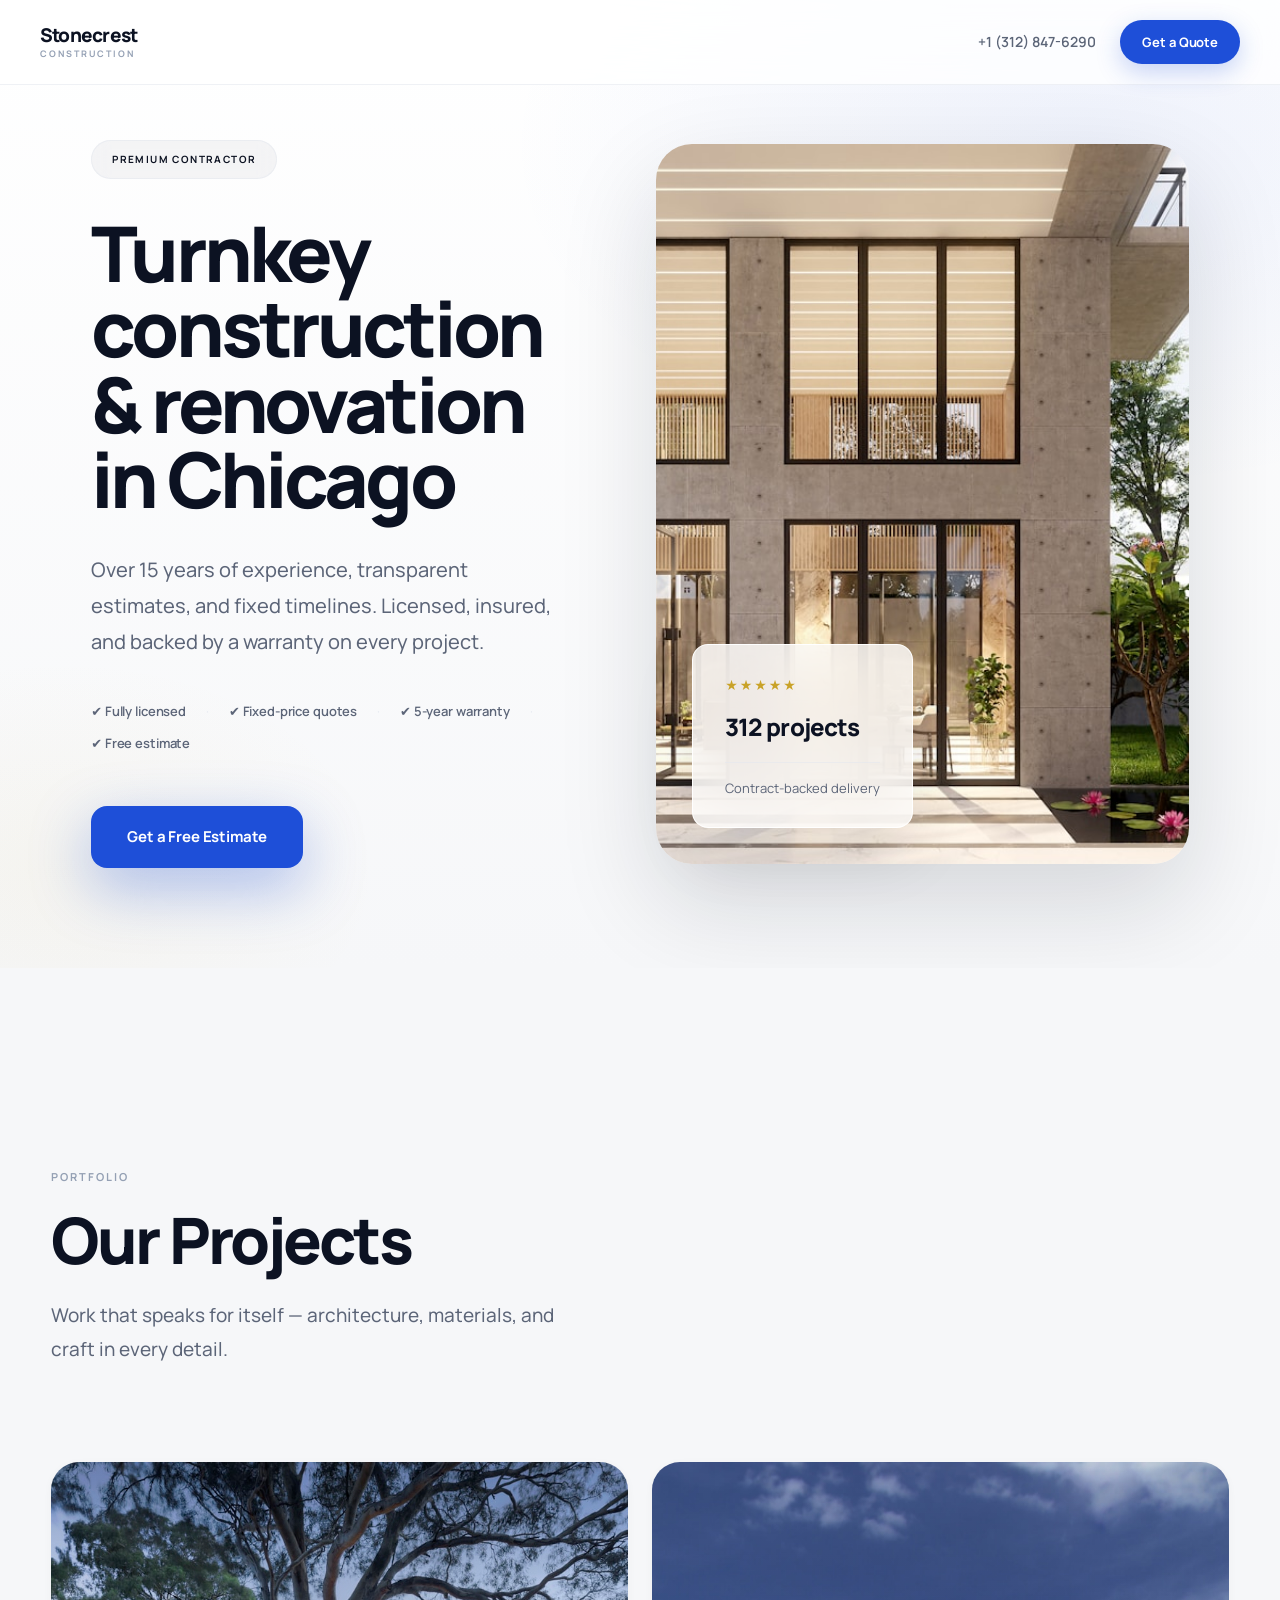
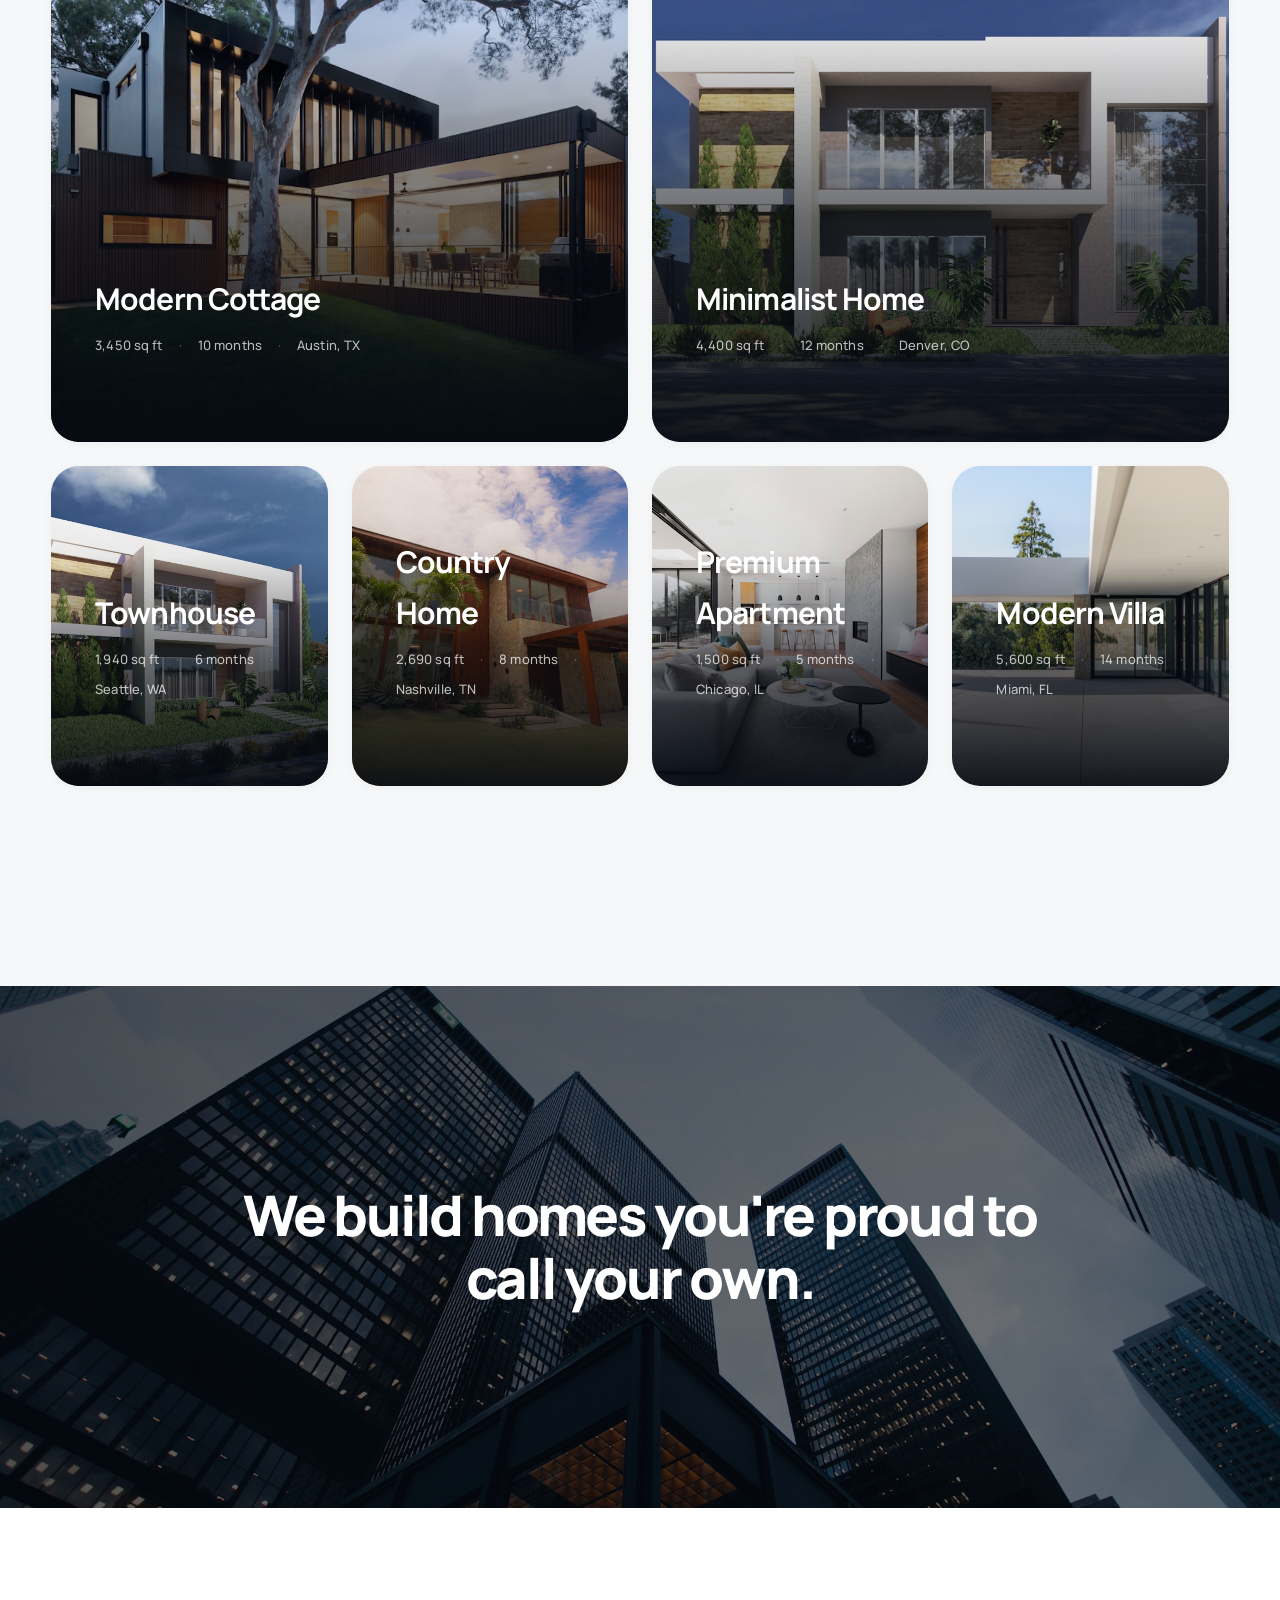
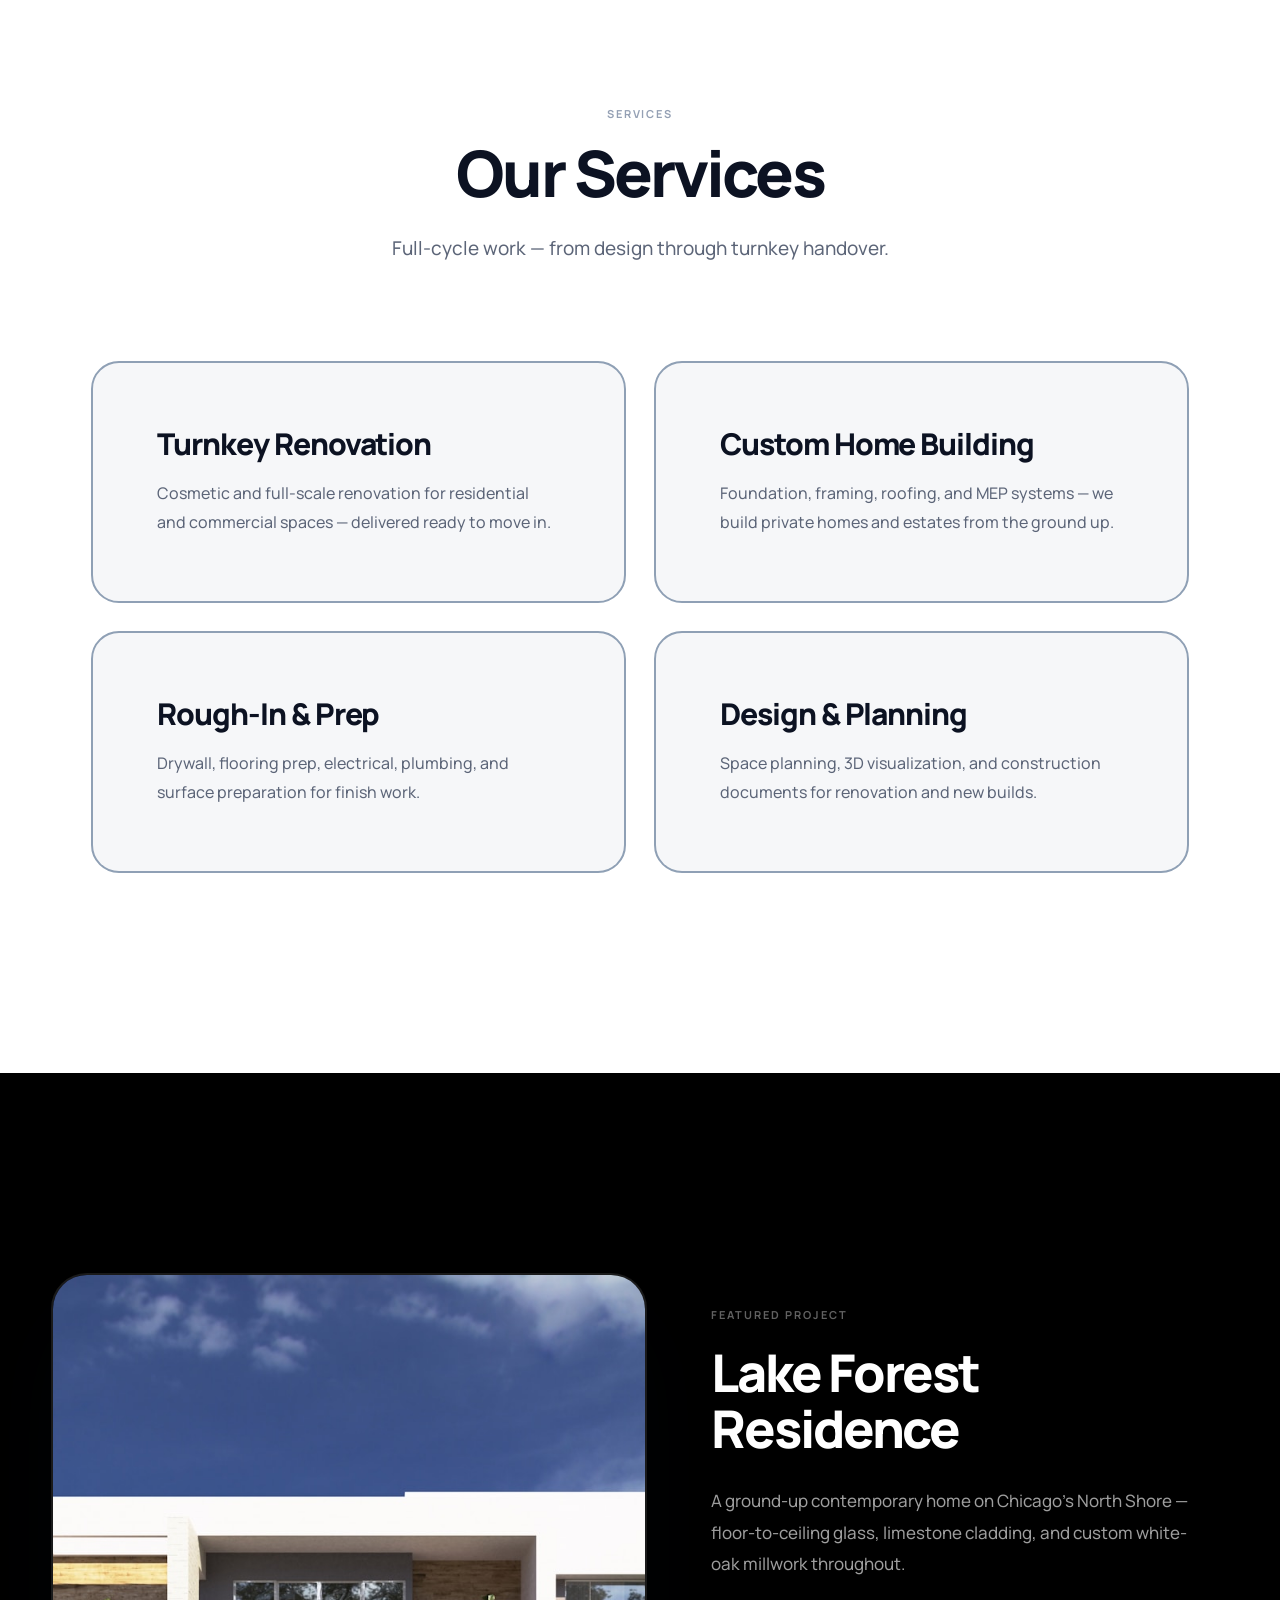
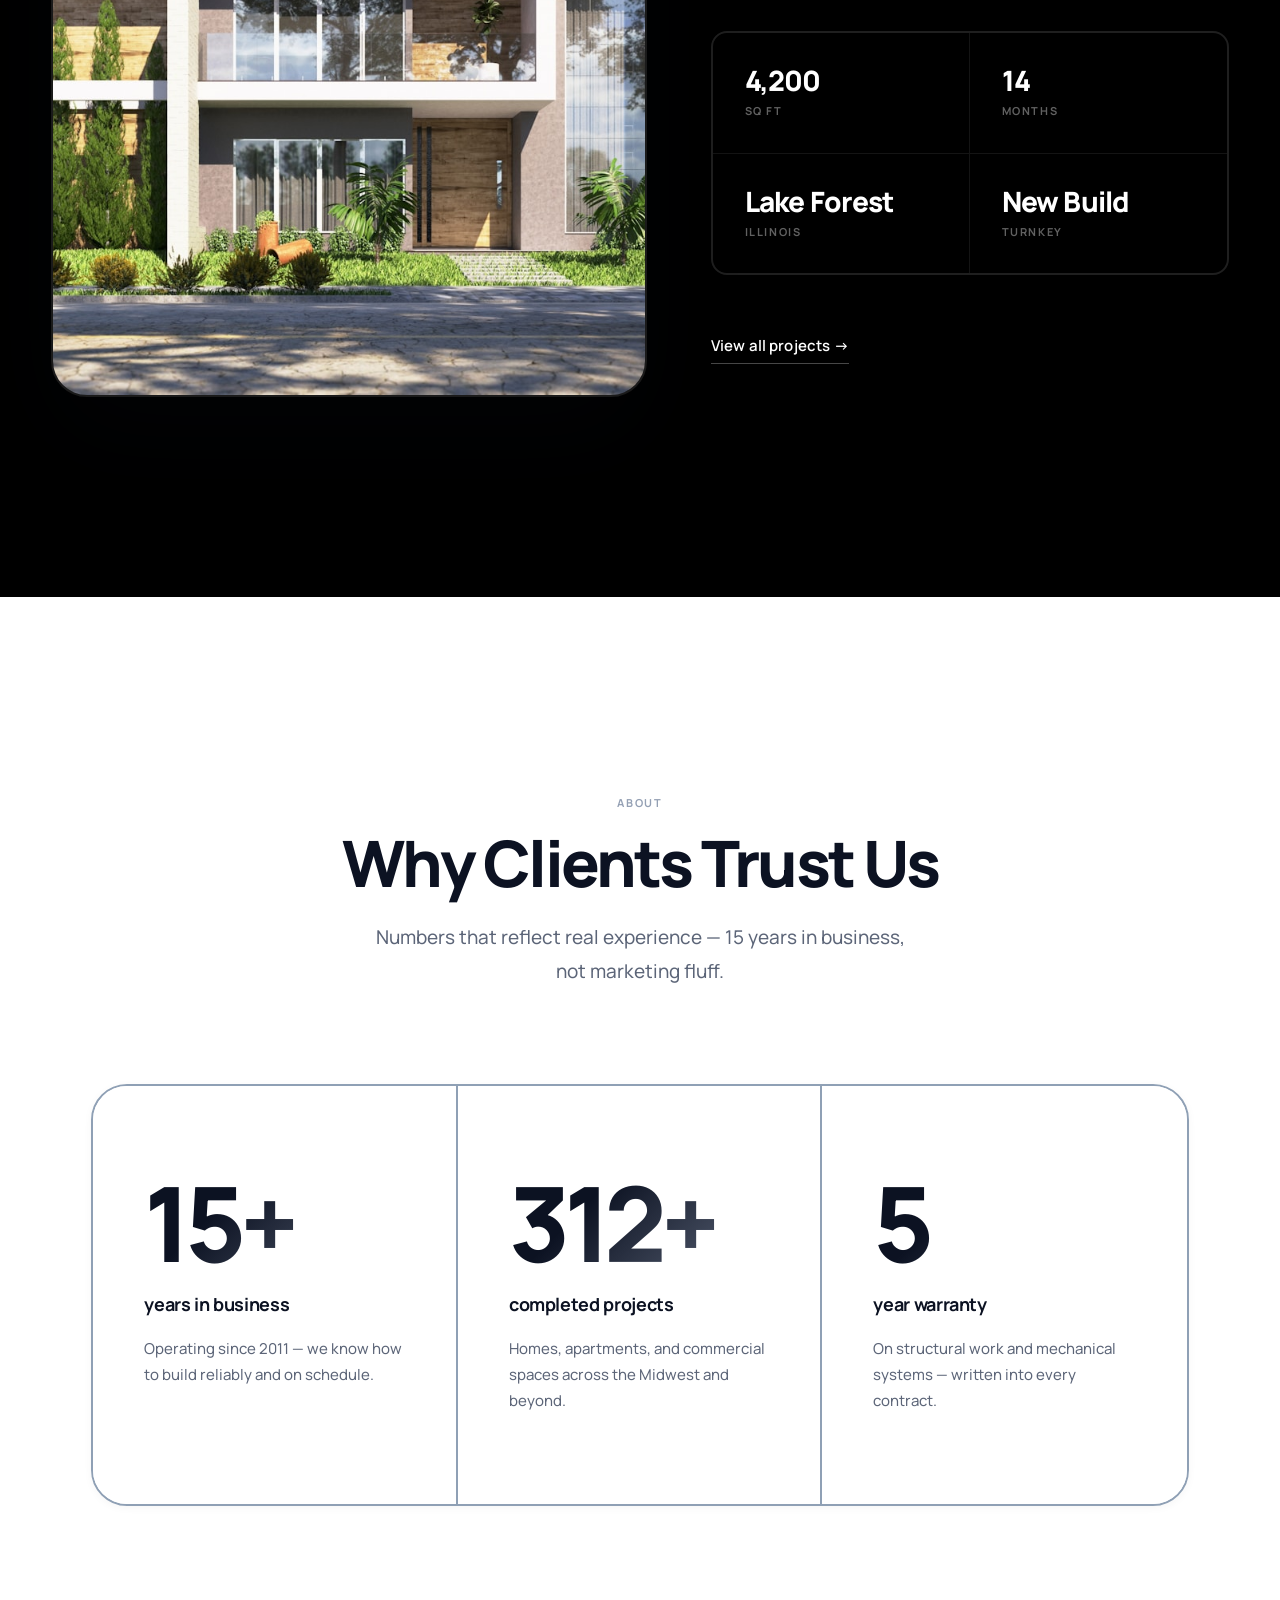
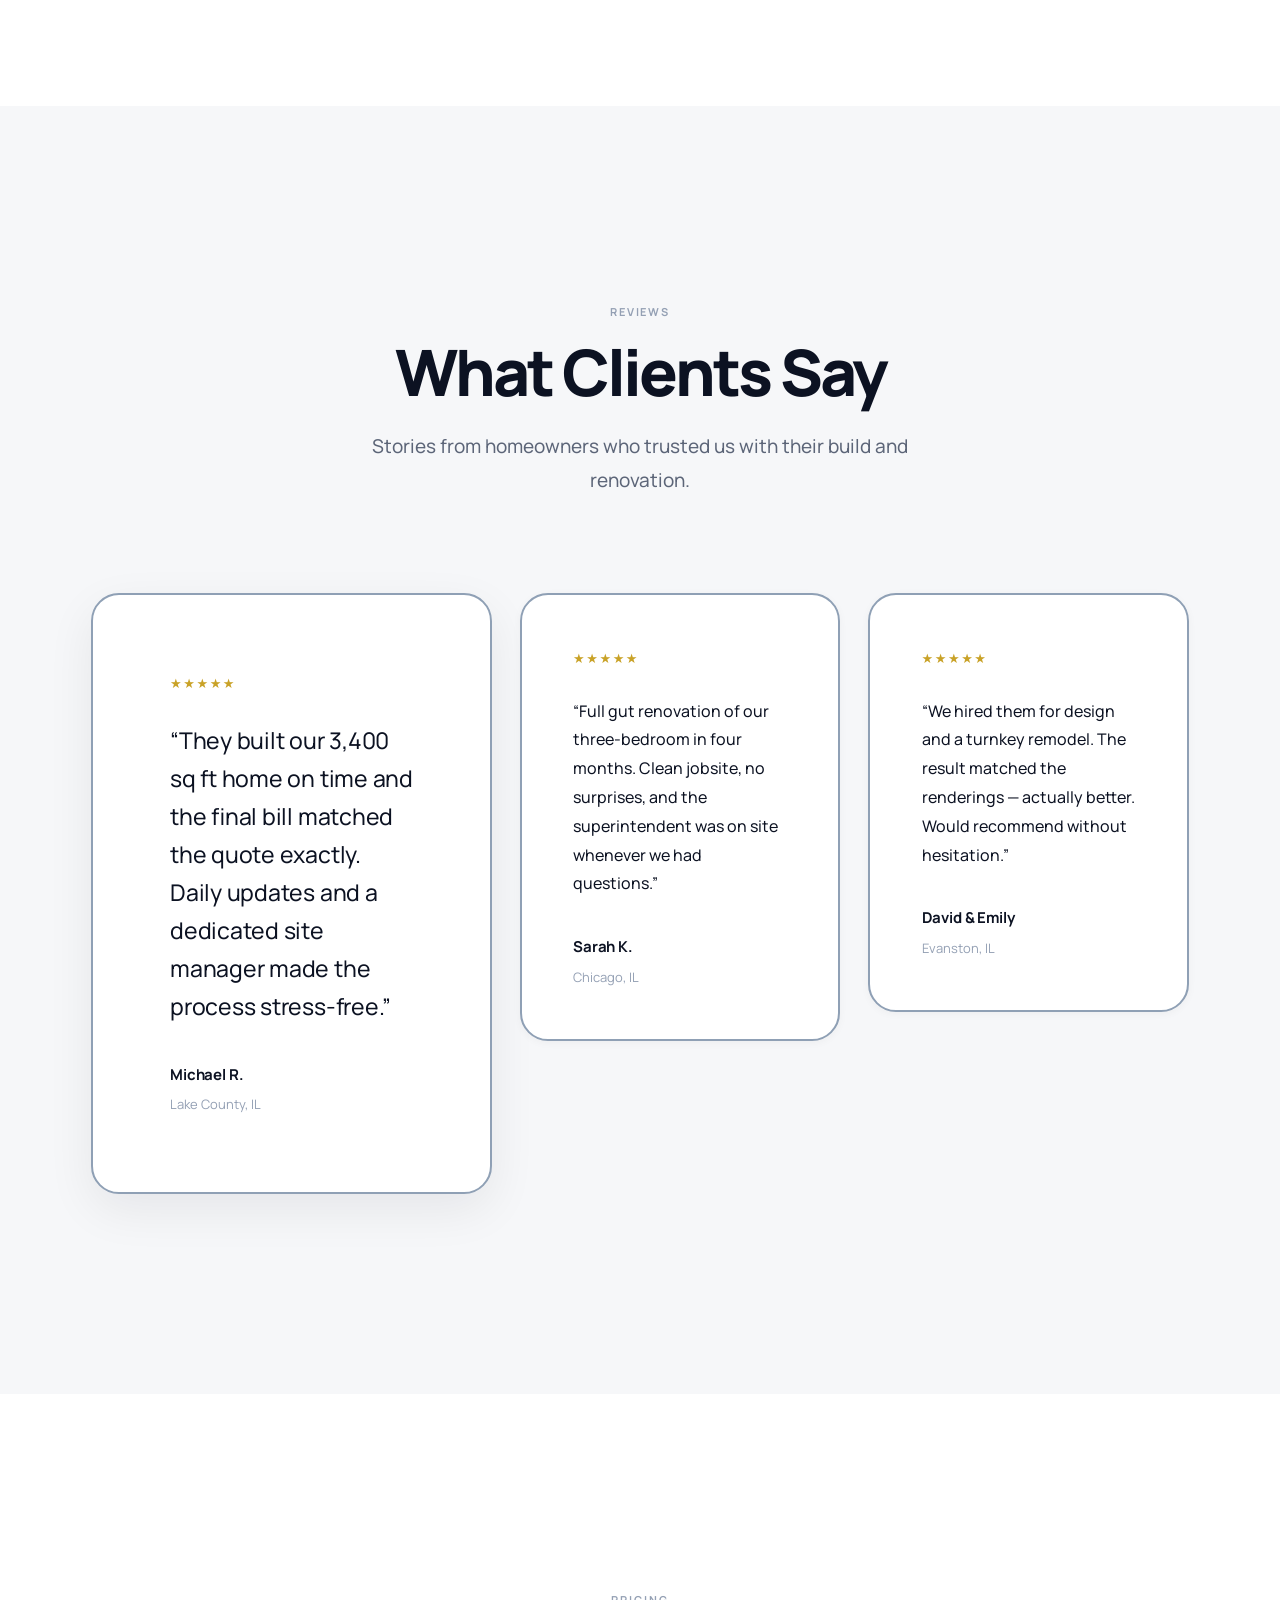
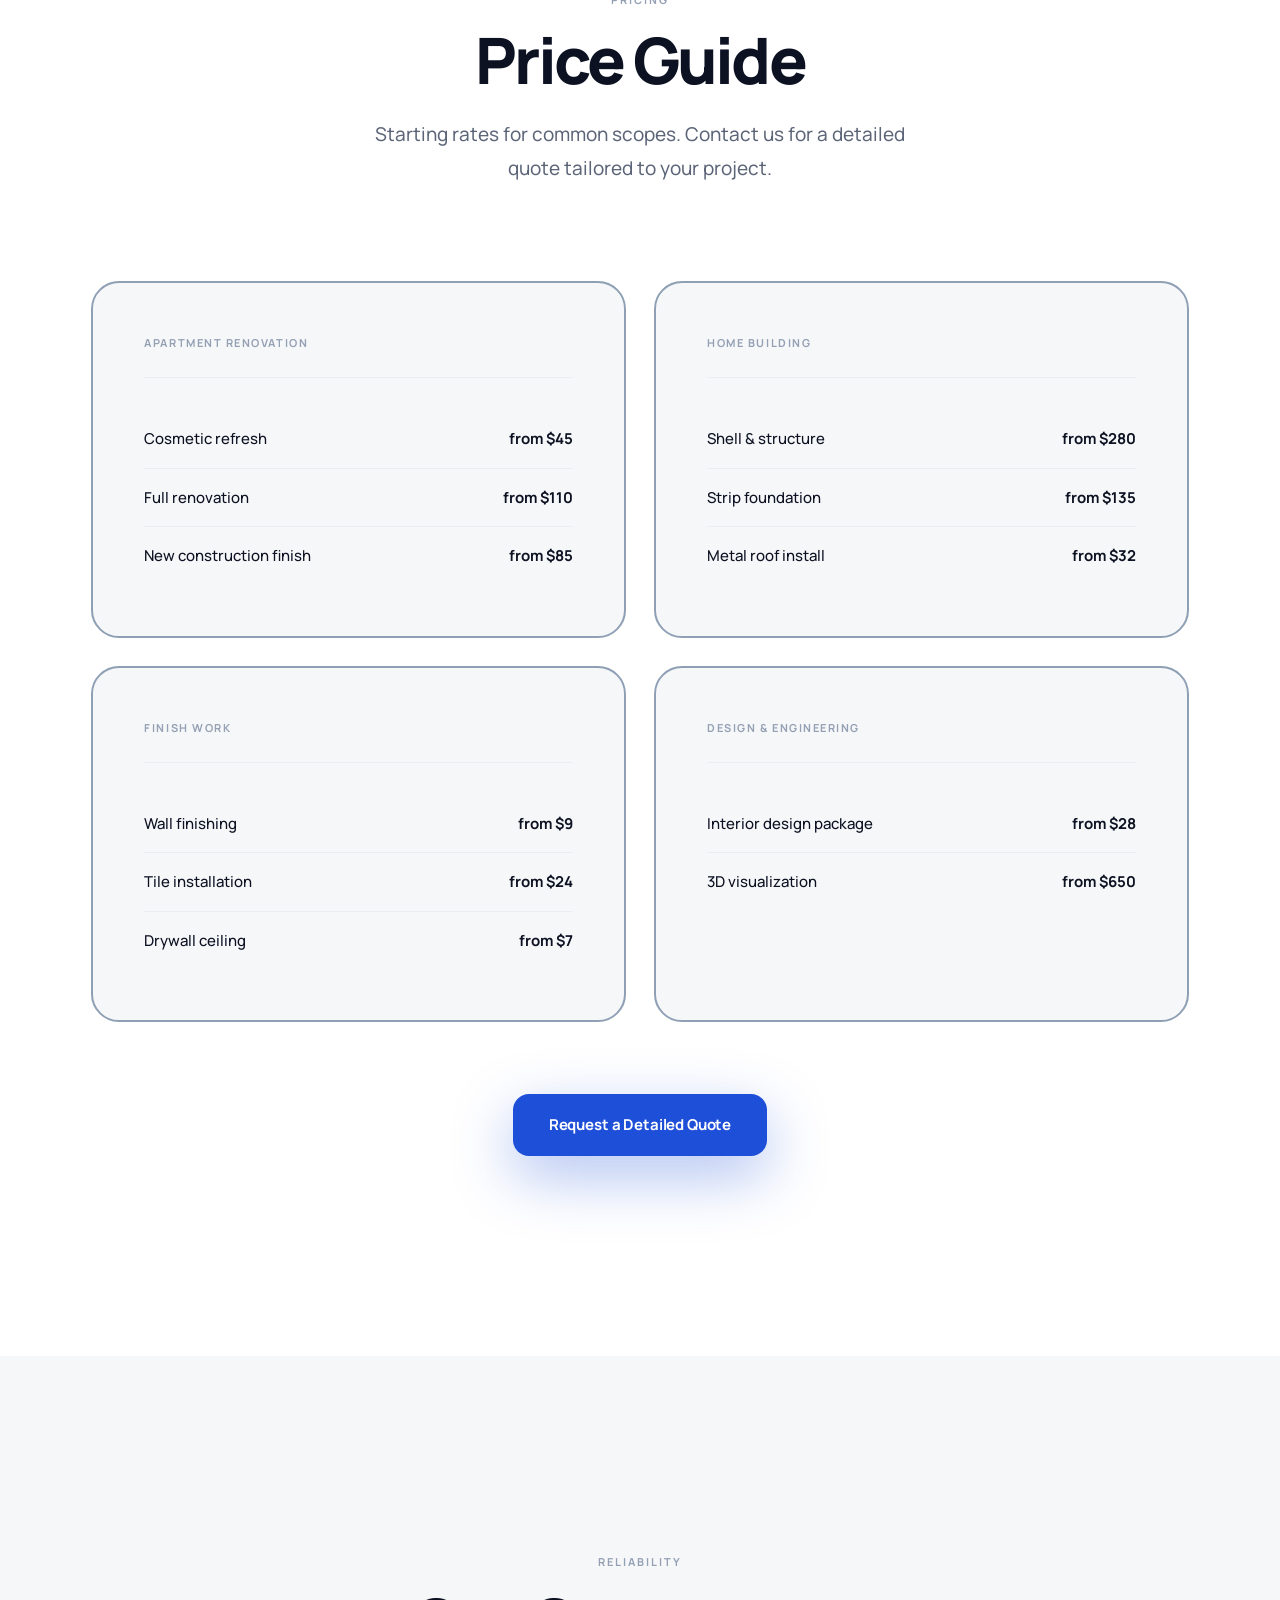
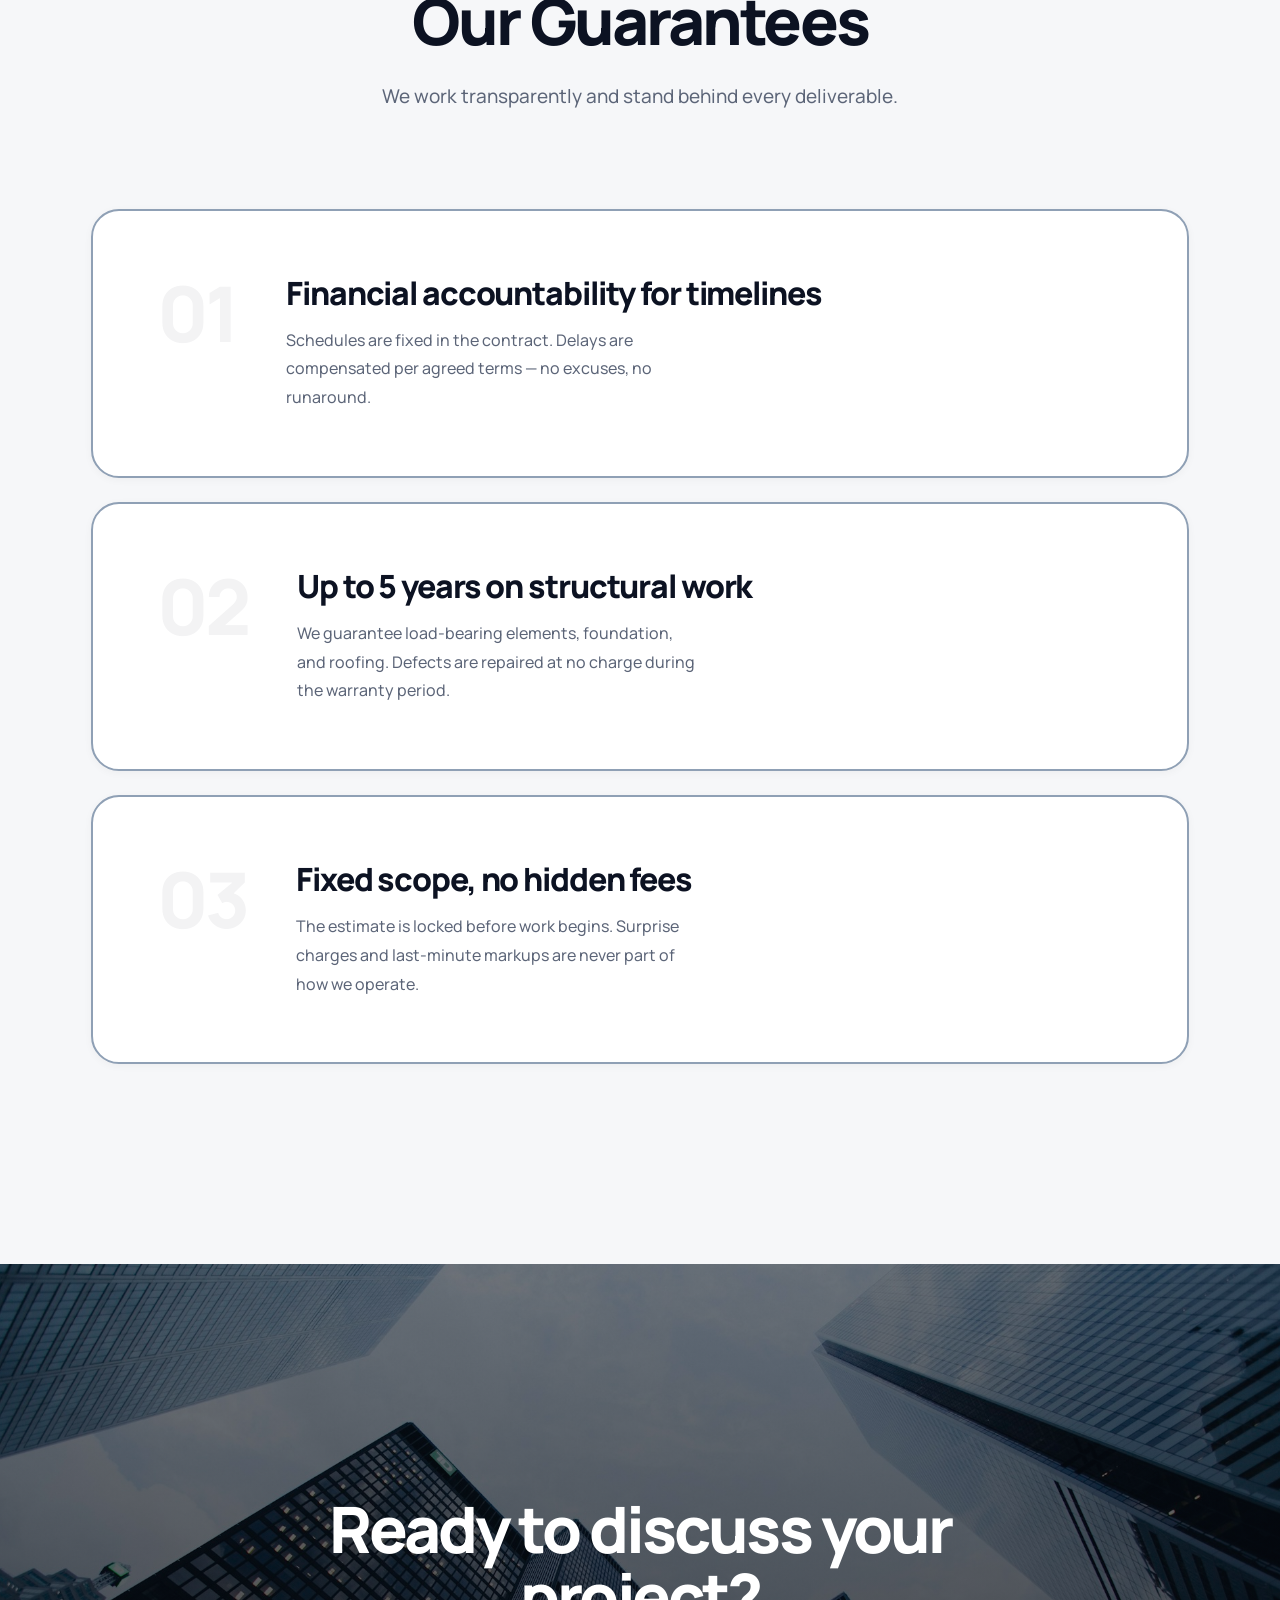
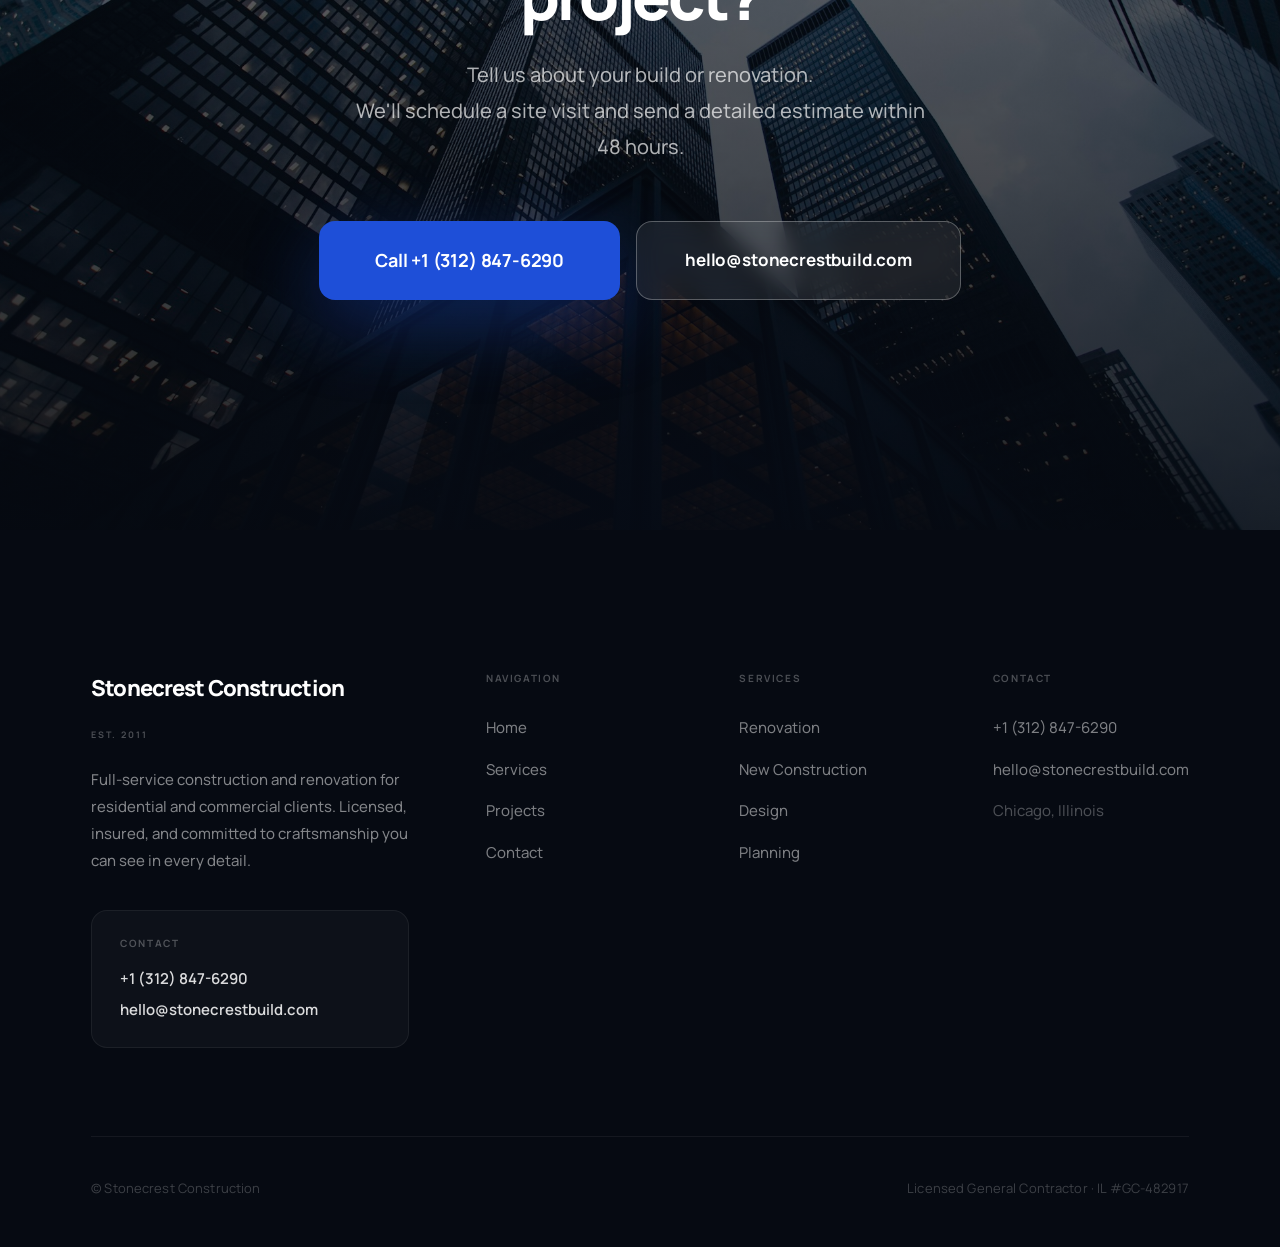
==== commit 24beb797: "pizda" ====
--- a/index.html
+++ b/index.html
@@ -18,8 +18,6 @@
   <link rel="stylesheet" href="style.css">
 </head>
 <body>
-
-  <!-- ========== HEADER ========== -->
   <header class="header">
     <div class="container header__inner">
       <a href="#" class="logo">
@@ -34,8 +32,6 @@
   </header>
 
   <main>
-
-    <!-- ========== HERO ========== -->
     <section class="hero animate-in">
       <div class="container hero__inner">
         <div class="hero__content">
@@ -69,8 +65,6 @@
         </div>
       </div>
     </section>
-
-    <!-- ========== PROJECTS ========== -->
     <section class="projects animate-in" id="projects">
       <div class="container container--wide">
         <header class="section-head section-head--left">
@@ -130,8 +124,6 @@
         </div>
       </div>
     </section>
-
-    <!-- ========== QUOTE ========== -->
     <figure class="visual-break animate-in">
       <img
         class="visual-break__img"
@@ -143,8 +135,6 @@
         <p>We build homes you&apos;re proud to call your own.</p>
       </blockquote>
     </figure>
-
-    <!-- ========== SERVICES ========== -->
     <section class="services animate-in" id="services">
       <div class="container">
         <h2 class="section-title" data-badge="Services">Our Services</h2>
@@ -181,43 +171,46 @@
         </div>
       </div>
     </section>
-
-    <!-- ========== PROCESS ========== -->
-    <section class="process animate-in" id="process">
-      <div class="container">
-        <header class="section-head">
-          <span class="section-label">Process</span>
-          <h2 class="section-title">How We Work</h2>
-        </header>
-        <div class="process__timeline">
-          <div class="process__line" aria-hidden="true"></div>
-          <div class="process__steps">
-            <article class="process__step">
-              <span class="process__num">01</span>
-              <h3 class="process__title">Inquiry</h3>
-            </article>
-            <article class="process__step">
-              <span class="process__num">02</span>
-              <h3 class="process__title">Estimate</h3>
-            </article>
-            <article class="process__step">
-              <span class="process__num">03</span>
-              <h3 class="process__title">Contract</h3>
-            </article>
-            <article class="process__step">
-              <span class="process__num">04</span>
-              <h3 class="process__title">Build</h3>
-            </article>
-            <article class="process__step">
-              <span class="process__num">05</span>
-              <h3 class="process__title">Handover</h3>
-            </article>
-          </div>
-        </div>
-      </div>
-    </section>
-
-    <!-- ========== STATS ========== -->
+    <section class="featured animate-in" id="featured">
+      <div class="container container--wide">
+        <div class="featured__layout">
+          <div class="featured__media">
+            <img
+              class="featured__img"
+              src="images/project-2.jpg"
+              alt="Lake Forest Residence — contemporary North Shore home"
+              width="960"
+              height="720"
+              loading="lazy"
+            >
+          </div>
+          <div class="featured__panel">
+            <span class="section-label">Featured Project</span>
+            <h2 class="featured__title">Lake Forest Residence</h2>
+            <p class="featured__desc">A ground-up contemporary home on Chicago&apos;s North Shore — floor-to-ceiling glass, limestone cladding, and custom white-oak millwork throughout.</p>
+            <ul class="featured__specs">
+              <li class="featured__spec">
+                <span class="featured__spec-value">4,200</span>
+                <span class="featured__spec-label">sq ft</span>
+              </li>
+              <li class="featured__spec">
+                <span class="featured__spec-value">14</span>
+                <span class="featured__spec-label">months</span>
+              </li>
+              <li class="featured__spec">
+                <span class="featured__spec-value">Lake Forest</span>
+                <span class="featured__spec-label">Illinois</span>
+              </li>
+              <li class="featured__spec">
+                <span class="featured__spec-value">New Build</span>
+                <span class="featured__spec-label">turnkey</span>
+              </li>
+            </ul>
+            <a href="#projects" class="featured__link">View all projects →</a>
+          </div>
+        </div>
+      </div>
+    </section>
     <section class="stats animate-in">
       <div class="container">
         <h2 class="section-title" data-badge="About">Why Clients Trust Us</h2>
@@ -241,8 +234,6 @@
         </div>
       </div>
     </section>
-
-    <!-- ========== REVIEWS ========== -->
     <section class="reviews animate-in" id="reviews">
       <div class="container">
         <h2 class="section-title" data-badge="Reviews">What Clients Say</h2>
@@ -269,8 +260,6 @@
         </div>
       </div>
     </section>
-
-    <!-- ========== PRICING ========== -->
     <section class="pricing animate-in" id="pricing">
       <div class="container">
         <h2 class="section-title" data-badge="Pricing">Price Guide</h2>
@@ -313,8 +302,6 @@
         </div>
       </div>
     </section>
-
-    <!-- ========== GUARANTEES ========== -->
     <section class="guarantees animate-in" id="guarantees">
       <div class="container">
         <h2 class="section-title" data-badge="Reliability">Our Guarantees</h2>
@@ -341,8 +328,6 @@
         </div>
       </div>
     </section>
-
-    <!-- ========== CTA ========== -->
     <section class="cta animate-in" id="contacts">
       <img
         class="cta__bg"
@@ -362,8 +347,6 @@
     </section>
 
   </main>
-
-  <!-- ========== FOOTER ========== -->
   <footer class="footer">
     <div class="container">
       <div class="footer__grid">
--- a/style.css
+++ b/style.css
@@ -1,25 +1,36 @@
-/* ============================================================
-   Stonecrest Construction — Editorial Corporate Design System
-   ============================================================ */
 :root {
-  --dark: #0F172A;
-  --dark-deep: #070b12;
-  --blue: #2563EB;
-  --blue-hover: #1D4ED8;
-  --accent: #F59E0B;
-  --white: #FFFFFF;
-  --soft: #F8FAFC;
-  --muted: #64748B;
-  --line: #E2E8F0;
-  --radius: 24px;
-  --ease: cubic-bezier(0.4, 0, 0.2, 1);
-  --t: 300ms var(--ease);
-  --t-slow: 500ms var(--ease);
-  --shadow: 0 20px 60px rgba(15, 23, 42, 0.08);
-  --shadow-lg: 0 40px 100px rgba(15, 23, 42, 0.14);
+  --dark: #0c1222;
+  --dark-deep: #060a12;
+  --blue: #1e4fd8;
+  --blue-hover: #163db5;
+  --blue-glow: rgba(30, 79, 216, 0.35);
+  --accent: #c9a227;
+  --white: #ffffff;
+  --soft: #f6f7f9;
+  --soft-warm: #f3f1ec;
+  --muted: #5c6578;
+  --muted-light: #94a0b4;
+  --line: #e4e8ef;
+  --line-soft: rgba(228, 232, 239, 0.6);
+  --line-strong: #8fa0b5;
+  --border-card: 2px solid var(--line-strong);
+  --border-card-hover: 2px solid var(--blue);
+  --radius-sm: 16px;
+  --radius: 28px;
+  --radius-lg: 36px;
+  --ease-out: cubic-bezier(0.22, 1, 0.36, 1);
+  --ease-spring: cubic-bezier(0.34, 1.56, 0.64, 1);
+  --t: 400ms var(--ease-out);
+  --t-slow: 700ms var(--ease-out);
+  --shadow-xs: 0 2px 8px rgba(12, 18, 34, 0.04);
+  --shadow: 0 16px 48px rgba(12, 18, 34, 0.07);
+  --shadow-md: 0 24px 64px rgba(12, 18, 34, 0.1);
+  --shadow-lg: 0 40px 100px rgba(12, 18, 34, 0.14);
+  --shadow-glow: 0 20px 60px var(--blue-glow);
   --max: 1200px;
   --max-wide: 1440px;
   --max-narrow: 720px;
+  --section-y: clamp(120px, 16vw, 200px);
 }
 
 *, *::before, *::after { box-sizing: border-box; margin: 0; padding: 0; }
@@ -29,72 +40,79 @@
 body {
   font-family: 'Manrope', system-ui, sans-serif;
   font-size: 17px;
-  line-height: 1.65;
+  line-height: 1.7;
   color: var(--dark);
   background: var(--white);
   -webkit-font-smoothing: antialiased;
+  -moz-osx-font-smoothing: grayscale;
+  font-feature-settings: 'kern' 1, 'liga' 1;
 }
 
 img { max-width: 100%; display: block; }
 a { color: inherit; text-decoration: none; }
 ul { list-style: none; }
 
-/* ===== Layout ===== */
 .container {
   width: 100%;
   max-width: var(--max);
   margin: 0 auto;
-  padding: 0 clamp(20px, 4vw, 48px);
-}
-
-.container--wide {
-  max-width: var(--max-wide);
-}
-
-.container--narrow {
-  max-width: var(--max-narrow);
-}
-
-/* ===== Motion ===== */
+  padding: 0 clamp(24px, 4vw, 56px);
+}
+
+.container--wide { max-width: var(--max-wide); }
+.container--narrow { max-width: var(--max-narrow); }
+
 @keyframes rise {
-  from { opacity: 0; transform: translateY(40px); }
+  from { opacity: 0; transform: translateY(48px); }
   to   { opacity: 1; transform: translateY(0); }
 }
 
-@keyframes float {
-  0%, 100% { transform: translateY(0); }
-  50%      { transform: translateY(-8px); }
-}
-
-@keyframes tg-pulse {
-  0%   { box-shadow: 0 8px 32px rgba(37,99,235,.4), 0 0 0 0 rgba(37,99,235,.35); }
-  70%  { box-shadow: 0 8px 32px rgba(37,99,235,.4), 0 0 0 14px rgba(37,99,235,0); }
-  100% { box-shadow: 0 8px 32px rgba(37,99,235,.4), 0 0 0 0 rgba(37,99,235,0); }
+@keyframes statPop {
+  from { opacity: 0; transform: translateY(24px) scale(0.92); }
+  to   { opacity: 1; transform: translateY(0) scale(1); }
+}
+
+@keyframes shimmer {
+  from { background-position: 200% center; }
+  to   { background-position: -200% center; }
 }
 
 .animate-in {
-  animation: rise 1s cubic-bezier(0.22, 1, 0.36, 1) both;
-}
-
-/* ===== Typography ===== */
-.section-head { margin-bottom: clamp(48px, 8vw, 80px); }
+  animation: rise 1.1s var(--ease-out) both;
+}
+
+@supports (animation-timeline: view()) {
+  .animate-in {
+    animation: rise linear both;
+    animation-timeline: view();
+    animation-range: entry 0% entry 30%;
+  }
+
+  .stat__number {
+    animation: statPop 0.9s var(--ease-out) both;
+    animation-timeline: view();
+    animation-range: entry 5% entry 40%;
+  }
+}
+
+.section-head { margin-bottom: clamp(56px, 9vw, 96px); }
 .section-head--left { text-align: left; }
 
 .section-label {
   display: block;
-  font-size: 0.75rem;
+  font-size: 0.6875rem;
   font-weight: 700;
-  letter-spacing: 0.14em;
+  letter-spacing: 0.18em;
   text-transform: uppercase;
-  color: var(--muted);
-  margin-bottom: 16px;
+  color: var(--muted-light);
+  margin-bottom: 20px;
 }
 
 .section-title {
-  font-size: clamp(2.25rem, 5vw, 3.75rem);
+  font-size: clamp(2.5rem, 5.5vw, 4rem);
   font-weight: 800;
-  letter-spacing: -0.04em;
-  line-height: 1.08;
+  letter-spacing: -0.045em;
+  line-height: 1.05;
   color: var(--dark);
 }
 
@@ -102,11 +120,12 @@
 .section-head--left .section-title { text-align: left; }
 
 .section-desc {
-  margin-top: 20px;
-  font-size: clamp(1rem, 2vw, 1.125rem);
+  margin-top: 24px;
+  font-size: clamp(1.0625rem, 2vw, 1.1875rem);
   color: var(--muted);
-  max-width: 520px;
-  line-height: 1.75;
+  max-width: 540px;
+  line-height: 1.8;
+  font-weight: 450;
 }
 
 .section-desc--left { margin-left: 0; text-align: left; }
@@ -114,19 +133,17 @@
 .section-head:not(.section-head--left) { text-align: center; }
 .section-head:not(.section-head--left) .section-desc { margin-left: auto; margin-right: auto; }
 
-/* data-badge fallback for legacy sections */
 .section-title[data-badge]::before {
   content: attr(data-badge);
   display: block;
-  font-size: 0.75rem;
+  font-size: 0.6875rem;
   font-weight: 700;
-  letter-spacing: 0.14em;
+  letter-spacing: 0.18em;
   text-transform: uppercase;
-  color: var(--muted);
-  margin-bottom: 16px;
-}
-
-/* Legacy section headers (without .section-head) */
+  color: var(--muted-light);
+  margin-bottom: 20px;
+}
+
 .services > .container > .section-title,
 .stats > .container > .section-title,
 .reviews > .container > .section-title,
@@ -143,124 +160,136 @@
   text-align: center;
   margin-left: auto;
   margin-right: auto;
-  margin-bottom: clamp(48px, 8vw, 80px);
-}
-
-/* ===== Badge ===== */
+  margin-bottom: clamp(56px, 9vw, 96px);
+}
+
 .badge {
   display: inline-flex;
-  padding: 10px 18px;
-  font-size: 0.6875rem;
+  padding: 10px 20px;
+  font-size: 0.625rem;
   font-weight: 700;
-  letter-spacing: 0.12em;
+  letter-spacing: 0.14em;
   text-transform: uppercase;
   color: var(--dark);
-  background: var(--soft);
+  background: rgba(12, 18, 34, 0.04);
+  border: 1px solid var(--line-soft);
   border-radius: 100px;
-}
-
-.badge--hero { margin-bottom: 32px; }
-
-/* ===== Buttons ===== */
+  backdrop-filter: blur(8px);
+}
+
+.badge--hero { margin-bottom: 36px; }
+
 .btn {
   display: inline-flex;
   align-items: center;
   justify-content: center;
-  gap: 12px;
-  padding: 20px 40px;
+  gap: 10px;
+  padding: 18px 36px;
   font-family: inherit;
-  font-size: 1rem;
+  font-size: 0.9375rem;
   font-weight: 700;
   letter-spacing: -0.01em;
-  border-radius: 14px;
+  border-radius: var(--radius-sm);
   border: none;
   cursor: pointer;
-  transition: transform var(--t), box-shadow var(--t), background var(--t);
+  transition:
+    transform var(--t),
+    box-shadow var(--t),
+    background var(--t),
+    border-color var(--t),
+    color var(--t);
 }
 
 .btn--primary {
   background: var(--blue);
   color: var(--white);
-  box-shadow: 0 12px 40px rgba(37, 99, 235, 0.3);
+  box-shadow: var(--shadow-glow);
 }
 
 .btn--primary:hover {
   background: var(--blue-hover);
-  transform: translateY(-3px);
-  box-shadow: 0 20px 56px rgba(37, 99, 235, 0.35);
+  transform: translateY(-4px) scale(1.02);
+  box-shadow: 0 28px 64px var(--blue-glow);
+}
+
+.btn--primary:active {
+  transform: translateY(-1px) scale(0.99);
 }
 
 .btn--header {
-  padding: 12px 24px;
-  font-size: 0.875rem;
-  border-radius: 12px;
+  padding: 11px 22px;
+  font-size: 0.8125rem;
+  border-radius: 100px;
+  box-shadow: 0 8px 24px rgba(30, 79, 216, 0.25);
 }
 
 .btn--outline {
-  background: rgba(255, 255, 255, 0.12);
+  background: rgba(255, 255, 255, 0.08);
   color: var(--white);
-  border: 1px solid rgba(255, 255, 255, 0.35);
+  border: 1px solid rgba(255, 255, 255, 0.28);
   box-shadow: none;
+  backdrop-filter: blur(12px);
 }
 
 .btn--outline:hover {
-  background: rgba(255, 255, 255, 0.2);
-  transform: translateY(-3px);
-  box-shadow: none;
-}
-
-.btn--primary svg { flex-shrink: 0; }
-
-/* ===== Header ===== */
+  background: rgba(255, 255, 255, 0.16);
+  border-color: rgba(255, 255, 255, 0.45);
+  transform: translateY(-4px);
+}
+
+.btn--xl {
+  padding: 22px 48px;
+  font-size: 1.0625rem;
+  border-radius: var(--radius-sm);
+}
+
 .header {
   position: fixed;
   top: 0; left: 0; right: 0;
   z-index: 200;
-  background: rgba(255, 255, 255, 0.72);
-  backdrop-filter: blur(20px);
-  -webkit-backdrop-filter: blur(20px);
-  border-bottom: 1px solid rgba(226, 232, 240, 0.6);
+  background: rgba(255, 255, 255, 0.78);
+  backdrop-filter: blur(24px) saturate(180%);
+  -webkit-backdrop-filter: blur(24px) saturate(180%);
+  border-bottom: 1px solid var(--line-soft);
+  transition: box-shadow var(--t);
 }
 
 .header__inner {
   display: flex;
   align-items: center;
   justify-content: space-between;
-  padding: 18px 0;
+  padding: 20px 0;
 }
 
 .logo {
   display: flex;
   flex-direction: column;
-  gap: 3px;
-}
+  gap: 4px;
+  transition: opacity var(--t);
+}
+
+.logo:hover { opacity: 0.75; }
 
 .logo__name {
-  font-size: 1.125rem;
+  font-size: 1.1875rem;
   font-weight: 800;
-  letter-spacing: -0.03em;
-  line-height: 1.1;
+  letter-spacing: -0.04em;
+  line-height: 1;
 }
 
 .logo__tag {
   font-size: 0.5625rem;
   font-weight: 700;
-  letter-spacing: 0.2em;
+  letter-spacing: 0.22em;
   text-transform: uppercase;
-  color: var(--muted);
+  color: var(--muted-light);
   line-height: 1;
 }
 
-.btn--xl {
-  padding: 24px 56px;
-  font-size: 1.125rem;
-  border-radius: 16px;
-}
-
 .header__contacts {
   display: flex;
   align-items: center;
-  gap: 20px;
+  gap: 24px;
 }
 
 .header__phone {
@@ -272,117 +301,146 @@
 
 .header__phone:hover { color: var(--dark); }
 
-/* ===== Hero ===== */
 .hero {
   min-height: 100vh;
   display: flex;
   align-items: center;
-  padding: 120px 0 80px;
-  background: var(--white);
+  padding: 140px 0 100px;
+  background:
+    radial-gradient(ellipse 70% 55% at 85% 15%, rgba(30, 79, 216, 0.07) 0%, transparent 65%),
+    radial-gradient(ellipse 45% 40% at 5% 90%, rgba(201, 162, 39, 0.05) 0%, transparent 55%),
+    linear-gradient(180deg, var(--white) 0%, var(--soft) 100%);
+  position: relative;
+  overflow: hidden;
 }
 
 .hero__inner {
   display: grid;
-  grid-template-columns: 1fr 1.15fr;
+  grid-template-columns: 1fr 1.12fr;
   align-items: center;
-  gap: clamp(40px, 6vw, 88px);
+  gap: clamp(48px, 7vw, 100px);
 }
 
 .hero__title {
-  font-size: clamp(2.75rem, 5.5vw, 4.5rem);
+  font-size: clamp(3rem, 6vw, 5rem);
   font-weight: 800;
-  letter-spacing: -0.045em;
-  line-height: 1.04;
-  margin-bottom: 32px;
+  letter-spacing: -0.05em;
+  line-height: 0.98;
+  margin-bottom: 36px;
+  color: var(--dark);
 }
 
 .hero__subtitle {
   font-size: clamp(1.0625rem, 2vw, 1.25rem);
   color: var(--muted);
-  line-height: 1.75;
-  margin-bottom: 36px;
-  max-width: 480px;
+  line-height: 1.8;
+  margin-bottom: 40px;
+  max-width: 460px;
+  font-weight: 450;
 }
 
 .hero__features {
   display: flex;
   flex-wrap: wrap;
-  gap: 8px;
-  margin-bottom: 48px;
+  gap: 10px 20px;
+  margin-bottom: 52px;
 }
 
 .hero__feature {
   font-size: 0.8125rem;
-  font-weight: 500;
+  font-weight: 600;
   color: var(--muted);
-  padding: 0;
+  letter-spacing: -0.01em;
 }
 
 .hero__feature:not(:last-child)::after {
   content: '·';
-  margin-left: 8px;
+  margin-left: 20px;
   color: var(--line);
+  font-weight: 400;
 }
 
 .hero__media {
   position: relative;
 }
 
+.hero__media::before {
+  content: '';
+  position: absolute;
+  inset: -24px -16px -16px -24px;
+  background: linear-gradient(145deg, rgba(30, 79, 216, 0.12), rgba(201, 162, 39, 0.06));
+  border-radius: calc(var(--radius-lg) + 8px);
+  z-index: -1;
+  filter: blur(48px);
+  opacity: 0.7;
+  transition: opacity var(--t-slow);
+}
+
+.hero__media:hover::before { opacity: 1; }
+
 .hero__image {
   width: 100%;
-  min-height: clamp(480px, 70vh, 720px);
+  min-height: clamp(500px, 72vh, 760px);
   object-fit: cover;
-  border-radius: var(--radius);
+  border-radius: var(--radius-lg);
   box-shadow: var(--shadow-lg);
-  transition: transform var(--t-slow);
-}
-
-.hero__media:hover .hero__image { transform: scale(1.03); }
+  transition: transform var(--t-slow), box-shadow var(--t-slow);
+}
+
+.hero__media:hover .hero__image {
+  transform: scale(1.025);
+  box-shadow: 0 48px 120px rgba(12, 18, 34, 0.18);
+}
 
 .hero__glass {
   position: absolute;
-  left: 32px;
-  bottom: 32px;
+  left: 36px;
+  bottom: 36px;
   padding: 28px 32px;
-  background: rgba(255, 255, 255, 0.78);
-  backdrop-filter: blur(24px);
-  -webkit-backdrop-filter: blur(24px);
-  border: 1px solid rgba(255, 255, 255, 0.9);
-  border-radius: 20px;
-  box-shadow: var(--shadow);
+  background: rgba(255, 255, 255, 0.82);
+  backdrop-filter: blur(32px) saturate(160%);
+  -webkit-backdrop-filter: blur(32px) saturate(160%);
+  border: 1px solid rgba(255, 255, 255, 0.95);
+  border-radius: var(--radius-sm);
+  box-shadow: var(--shadow-md);
+  transition: transform var(--t), box-shadow var(--t);
+}
+
+.hero__media:hover .hero__glass {
+  transform: translateY(-4px);
+  box-shadow: var(--shadow-lg);
 }
 
 .hero__glass-rating {
-  font-size: 1rem;
-  letter-spacing: 0.12em;
+  font-size: 0.875rem;
+  letter-spacing: 0.14em;
   color: var(--accent);
-  margin-bottom: 8px;
+  margin-bottom: 10px;
 }
 
 .hero__glass-stat {
-  font-size: 1.375rem;
+  font-size: 1.5rem;
   font-weight: 800;
-  letter-spacing: -0.03em;
-  margin-bottom: 12px;
+  letter-spacing: -0.04em;
+  margin-bottom: 14px;
 }
 
 .hero__glass-note {
   font-size: 0.8125rem;
   color: var(--muted);
-  padding-top: 12px;
-  border-top: 1px solid var(--line);
-}
-
-/* ===== Projects — 2 large + 3 small ===== */
+  padding-top: 14px;
+  border-top: 1px solid var(--line-soft);
+}
+
 .projects {
-  padding: clamp(100px, 14vw, 180px) 0;
+  padding: var(--section-y) 0;
   background: var(--soft);
 }
 
 .projects__grid {
   display: grid;
   grid-template-columns: repeat(12, 1fr);
-  gap: 20px;
+  gap: 24px;
 }
 
 .project-card {
@@ -391,11 +449,18 @@
   overflow: hidden;
   min-height: 320px;
   grid-column: span 3;
+  box-shadow: var(--shadow-xs);
+  transition: transform var(--t-slow), box-shadow var(--t-slow);
+}
+
+.project-card:hover {
+  transform: translateY(-6px);
+  box-shadow: var(--shadow-md);
 }
 
 .project-card--large {
   grid-column: span 6;
-  min-height: clamp(400px, 45vw, 560px);
+  min-height: clamp(420px, 46vw, 580px);
 }
 
 .project-card__img {
@@ -403,11 +468,13 @@
   height: 100%;
   min-height: 320px;
   object-fit: cover;
-  border-radius: var(--radius);
-  transition: transform var(--t-slow);
-}
-
-.project-card:hover .project-card__img { transform: scale(1.03); }
+  transition: transform 1s var(--ease-out), filter var(--t-slow);
+}
+
+.project-card:hover .project-card__img {
+  transform: scale(1.06);
+  filter: brightness(1.05);
+}
 
 .project-card__overlay {
   position: absolute;
@@ -415,38 +482,54 @@
   display: flex;
   flex-direction: column;
   justify-content: flex-end;
-  padding: clamp(24px, 4vw, 40px);
-  border-radius: var(--radius);
+  padding: clamp(28px, 4vw, 44px);
   background: linear-gradient(
     to top,
-    rgba(15, 23, 42, 0.92) 0%,
-    rgba(15, 23, 42, 0.55) 40%,
-    rgba(15, 23, 42, 0.12) 70%,
-    rgba(15, 23, 42, 0.02) 100%
+    rgba(6, 10, 18, 0.94) 0%,
+    rgba(6, 10, 18, 0.6) 38%,
+    rgba(6, 10, 18, 0.08) 72%,
+    transparent 100%
   );
   color: var(--white);
+  transition: background var(--t-slow);
+}
+
+.project-card:hover .project-card__overlay {
+  background: linear-gradient(
+    to top,
+    rgba(6, 10, 18, 0.96) 0%,
+    rgba(6, 10, 18, 0.72) 45%,
+    rgba(6, 10, 18, 0.2) 80%,
+    transparent 100%
+  );
 }
 
 .project-card__title {
-  font-size: clamp(1.25rem, 2.5vw, 1.75rem);
+  font-size: clamp(1.3125rem, 2.5vw, 1.875rem);
   font-weight: 700;
-  letter-spacing: -0.02em;
-  margin-bottom: 8px;
-}
+  letter-spacing: -0.03em;
+  margin-bottom: 10px;
+  transform: translateY(0);
+  transition: transform var(--t);
+}
+
+.project-card:hover .project-card__title { transform: translateY(-4px); }
 
 .project-card__meta {
   display: flex;
   flex-wrap: wrap;
   gap: 8px 16px;
-  font-size: 0.875rem;
-  color: rgba(255, 255, 255, 0.8);
-  margin-bottom: 16px;
+  font-size: 0.8125rem;
+  font-weight: 500;
+  color: rgba(255, 255, 255, 0.72);
+  margin-bottom: 18px;
+  letter-spacing: 0.01em;
 }
 
 .project-card__meta span:not(:last-child)::after {
   content: '·';
   margin-left: 16px;
-  color: rgba(255, 255, 255, 0.35);
+  color: rgba(255, 255, 255, 0.3);
 }
 
 .project-card__link {
@@ -454,8 +537,9 @@
   font-weight: 600;
   color: var(--white);
   opacity: 0;
-  transform: translateY(8px);
+  transform: translateY(12px);
   transition: opacity var(--t), transform var(--t);
+  letter-spacing: 0.02em;
 }
 
 .project-card:hover .project-card__link {
@@ -463,7 +547,6 @@
   transform: translateY(0);
 }
 
-/* ===== Quote / Visual Break ===== */
 .visual-break {
   position: relative;
   margin: 0;
@@ -472,12 +555,12 @@
 
 .visual-break__img {
   width: 100%;
-  height: clamp(400px, 55vh, 640px);
+  height: clamp(440px, 58vh, 680px);
   object-fit: cover;
-  transition: transform 8s var(--ease);
-}
-
-.visual-break:hover .visual-break__img { transform: scale(1.04); }
+  transition: transform 10s var(--ease-out);
+}
+
+.visual-break:hover .visual-break__img { transform: scale(1.05); }
 
 .visual-break__quote {
   position: absolute;
@@ -485,168 +568,229 @@
   display: flex;
   align-items: center;
   justify-content: center;
-  padding: clamp(32px, 6vw, 80px);
-  background: rgba(15, 23, 42, 0.55);
+  padding: clamp(40px, 6vw, 88px);
+  background: linear-gradient(
+    135deg,
+    rgba(6, 10, 18, 0.72) 0%,
+    rgba(6, 10, 18, 0.55) 100%
+  );
   margin: 0;
 }
 
 .visual-break__quote p {
-  font-size: clamp(1.75rem, 4.5vw, 3.25rem);
+  font-size: clamp(1.875rem, 4.8vw, 3.5rem);
   font-weight: 800;
-  letter-spacing: -0.03em;
-  line-height: 1.15;
+  letter-spacing: -0.04em;
+  line-height: 1.12;
   color: var(--white);
   text-align: center;
-  max-width: 900px;
-}
-
-/* ===== Services ===== */
+  max-width: 880px;
+}
+
 .services {
-  padding: clamp(100px, 14vw, 180px) 0;
+  padding: var(--section-y) 0;
   background: var(--white);
 }
 
 .cards-grid {
   display: grid;
   grid-template-columns: repeat(2, 1fr);
-  gap: 24px;
+  gap: 28px;
 }
 
 .card {
-  padding: clamp(40px, 5vw, 64px);
+  padding: clamp(44px, 5vw, 72px);
   background: var(--soft);
   border-radius: var(--radius);
-  border: 1px solid transparent;
-  transition: transform var(--t-slow), box-shadow var(--t-slow), background var(--t);
+  border: var(--border-card);
+  transition:
+    transform var(--t-slow),
+    box-shadow var(--t-slow),
+    background var(--t),
+    border-color var(--t),
+    border-width var(--t);
 }
 
 .card:hover {
   background: var(--white);
-  box-shadow: var(--shadow);
-  transform: translateY(-6px);
+  border-color: var(--blue);
+  box-shadow: var(--shadow-md), 0 0 0 4px rgba(30, 79, 216, 0.1);
+  transform: translateY(-8px);
 }
 
 .card__icon { display: none; }
 
 .card__title {
+  font-size: clamp(1.4375rem, 2.5vw, 1.875rem);
+  font-weight: 800;
+  letter-spacing: -0.035em;
+  margin-bottom: 18px;
+  line-height: 1.15;
+}
+
+.card__text {
+  font-size: 1rem;
+  color: var(--muted);
+  line-height: 1.8;
+  max-width: 400px;
+  font-weight: 450;
+}
+
+.featured {
+  padding: var(--section-y) 0;
+  background: #000;
+  color: var(--white);
+}
+
+.featured__layout {
+  display: grid;
+  grid-template-columns: minmax(0, 1.15fr) minmax(0, 1fr);
+  gap: clamp(32px, 5vw, 64px);
+  align-items: center;
+}
+
+.featured__media {
+  position: relative;
+  border-radius: var(--radius-lg);
+  overflow: hidden;
+  border: 2px solid rgba(255, 255, 255, 0.1);
+  box-shadow: var(--shadow-lg);
+}
+
+.featured__img {
+  width: 100%;
+  aspect-ratio: 4 / 3;
+  object-fit: cover;
+  transition: transform 1.2s var(--ease-out);
+}
+
+.featured__media:hover .featured__img { transform: scale(1.04); }
+
+.featured__panel {
+  padding: clamp(8px, 2vw, 24px) 0;
+}
+
+.featured .section-label { color: rgba(255, 255, 255, 0.38); }
+
+.featured__title {
+  font-size: clamp(2.25rem, 4.5vw, 3.25rem);
+  font-weight: 800;
+  letter-spacing: -0.04em;
+  line-height: 1.08;
+  color: var(--white);
+  margin-bottom: clamp(20px, 3vw, 28px);
+}
+
+.featured__desc {
+  font-size: clamp(1rem, 1.5vw, 1.0625rem);
+  line-height: 1.85;
+  color: rgba(255, 255, 255, 0.62);
+  max-width: 480px;
+  margin-bottom: clamp(36px, 5vw, 52px);
+  font-weight: 450;
+}
+
+.featured__specs {
+  display: grid;
+  grid-template-columns: repeat(2, 1fr);
+  gap: 0;
+  margin-bottom: clamp(40px, 5vw, 56px);
+  border: 2px solid rgba(255, 255, 255, 0.12);
+  border-radius: var(--radius-sm);
+  overflow: hidden;
+}
+
+.featured__spec {
+  display: flex;
+  flex-direction: column;
+  gap: 6px;
+  padding: clamp(24px, 3vw, 32px);
+  border-right: 1px solid rgba(255, 255, 255, 0.08);
+  border-bottom: 1px solid rgba(255, 255, 255, 0.08);
+  transition: background var(--t);
+}
+
+.featured__spec:nth-child(2n) { border-right: none; }
+.featured__spec:nth-child(n + 3) { border-bottom: none; }
+
+.featured__spec:hover { background: rgba(255, 255, 255, 0.04); }
+
+.featured__spec-value {
   font-size: clamp(1.375rem, 2.5vw, 1.75rem);
   font-weight: 800;
   letter-spacing: -0.03em;
-  margin-bottom: 16px;
-}
-
-.card__text {
-  font-size: 1rem;
-  color: var(--muted);
-  line-height: 1.75;
-  max-width: 400px;
-}
-
-/* ===== Process Timeline ===== */
-.process {
-  padding: clamp(100px, 14vw, 160px) 0;
-  background: #000000;
   color: var(--white);
-}
-
-.process .section-label { color: rgba(255,255,255,.45); }
-.process .section-title { color: var(--white); }
-
-.process__timeline {
-  position: relative;
-  padding-top: 48px;
-}
-
-.process__line {
-  position: absolute;
-  top: 72px;
-  left: 0; right: 0;
-  height: 1px;
-  background: rgba(255, 255, 255, 0.15);
-}
-
-.process__steps {
-  display: grid;
-  grid-template-columns: repeat(5, 1fr);
-  gap: 24px;
-}
-
-.process__step {
-  text-align: center;
-  padding-top: 48px;
-  position: relative;
-}
-
-.process__step::before {
-  content: '';
-  position: absolute;
-  top: 0;
-  left: 50%;
-  transform: translateX(-50%);
-  width: 12px; height: 12px;
-  background: var(--blue);
-  border-radius: 50%;
-  box-shadow: 0 0 0 6px rgba(37, 99, 235, 0.25);
-}
-
-.process__num {
-  display: block;
-  font-size: 0.75rem;
+  line-height: 1.1;
+}
+
+.featured__spec-label {
+  font-size: 0.6875rem;
   font-weight: 700;
-  letter-spacing: 0.1em;
-  color: rgba(255, 255, 255, 0.4);
-  margin-bottom: 12px;
-}
-
-.process__title {
-  font-size: 1.0625rem;
-  font-weight: 700;
-  letter-spacing: -0.01em;
-}
-
-.process__step:not(:last-child)::after {
-  content: '→';
-  position: absolute;
-  top: 68px;
-  right: -4px;
-  font-size: 0.875rem;
-  color: rgba(255, 255, 255, 0.2);
-  pointer-events: none;
-}
-
-.process__text { display: none; }
-
-/* ===== Stats — dark advantages ===== */
+  letter-spacing: 0.14em;
+  text-transform: uppercase;
+  color: rgba(255, 255, 255, 0.38);
+}
+
+.featured__link {
+  display: inline-flex;
+  align-items: center;
+  gap: 8px;
+  font-size: 0.9375rem;
+  font-weight: 600;
+  color: var(--white);
+  letter-spacing: 0.01em;
+  padding-bottom: 4px;
+  border-bottom: 1px solid rgba(255, 255, 255, 0.28);
+  transition: color var(--t), border-color var(--t), gap var(--t);
+}
+
+.featured__link:hover {
+  color: rgba(255, 255, 255, 0.72);
+  border-color: var(--blue);
+  gap: 14px;
+}
+
 .stats {
-  padding: clamp(100px, 14vw, 180px) 0;
+  padding: var(--section-y) 0;
   background: var(--white);
 }
 
 .stats__grid {
   display: grid;
   grid-template-columns: repeat(3, 1fr);
-  gap: 1px;
-  background: var(--line);
-  border: 1px solid var(--line);
-  border-radius: var(--radius);
+  gap: 0;
+  border: var(--border-card);
+  border-radius: var(--radius-lg);
   overflow: hidden;
+  box-shadow: var(--shadow-xs);
 }
 
 .stat {
-  padding: clamp(48px, 6vw, 80px) clamp(32px, 4vw, 48px);
+  padding: clamp(56px, 7vw, 96px) clamp(36px, 4vw, 56px);
   background: var(--white);
-  transition: background var(--t);
-}
-
-.stat:hover { background: var(--soft); }
+  border-right: 2px solid var(--line-strong);
+  transition: background var(--t), transform var(--t-slow), box-shadow var(--t);
+}
+
+.stat:last-child { border-right: none; }
+
+.stat:hover {
+  background: var(--soft);
+  transform: scale(1.01);
+  box-shadow: inset 0 0 0 2px rgba(30, 79, 216, 0.15);
+}
 
 .stat__number {
   display: block;
-  font-size: clamp(3.5rem, 8vw, 5.5rem);
+  font-size: clamp(4rem, 9vw, 6.5rem);
   font-weight: 800;
-  letter-spacing: -0.05em;
-  line-height: 1;
-  margin-bottom: 16px;
+  letter-spacing: -0.06em;
+  line-height: 0.9;
+  margin-bottom: 20px;
+  background: linear-gradient(135deg, var(--dark) 30%, var(--muted) 100%);
+  -webkit-background-clip: text;
+  -webkit-text-fill-color: transparent;
+  background-clip: text;
 }
 
 .stat__number::after { display: none; }
@@ -655,104 +799,117 @@
   display: block;
   font-size: 1.125rem;
   font-weight: 700;
+  letter-spacing: -0.02em;
   margin-bottom: 16px;
 }
 
 .stat__text {
   font-size: 0.9375rem;
   color: var(--muted);
-  line-height: 1.7;
-}
-
-/* ===== Reviews ===== */
+  line-height: 1.75;
+  font-weight: 450;
+}
+
 .reviews {
-  padding: clamp(100px, 14vw, 180px) 0;
+  padding: var(--section-y) 0;
   background: var(--soft);
 }
 
 .reviews__grid {
   display: grid;
-  grid-template-columns: 1.2fr 1fr 1fr;
-  gap: 24px;
+  grid-template-columns: 1.25fr 1fr 1fr;
+  gap: 28px;
   align-items: start;
 }
 
 .review-card {
-  padding: clamp(36px, 4vw, 48px);
+  padding: clamp(40px, 4vw, 52px);
   background: var(--white);
   border-radius: var(--radius);
+  border: var(--border-card);
+  box-shadow: var(--shadow-xs);
+  transition: transform var(--t-slow), box-shadow var(--t-slow), border-color var(--t);
+}
+
+.review-card:first-child {
+  padding: clamp(52px, 6vw, 80px);
   box-shadow: var(--shadow);
-  transition: transform var(--t-slow);
-}
-
-.review-card:first-child {
-  padding: clamp(48px, 6vw, 72px);
-}
-
-.review-card:hover { transform: translateY(-6px); }
+}
+
+.review-card:hover {
+  transform: translateY(-8px);
+  box-shadow: var(--shadow-md), 0 0 0 4px rgba(30, 79, 216, 0.1);
+  border-color: var(--blue);
+}
 
 .review-card__stars {
-  font-size: 0.875rem;
-  letter-spacing: 0.1em;
+  font-size: 0.8125rem;
+  letter-spacing: 0.12em;
   color: var(--accent);
-  margin-bottom: 24px;
+  margin-bottom: 28px;
 }
 
 .review-card:first-child .review-card__text {
-  font-size: clamp(1.125rem, 2vw, 1.375rem);
+  font-size: clamp(1.1875rem, 2vw, 1.4375rem);
   line-height: 1.65;
+  letter-spacing: -0.01em;
 }
 
 .review-card__text {
   font-size: 1rem;
-  line-height: 1.75;
-  margin-bottom: 32px;
+  line-height: 1.8;
+  margin-bottom: 36px;
+  color: var(--dark);
+  font-weight: 450;
 }
 
 .review-card__name {
   font-weight: 700;
   font-size: 0.9375rem;
+  letter-spacing: -0.01em;
 }
 
 .review-card__city {
   font-size: 0.8125rem;
-  color: var(--muted);
-  margin-top: 4px;
-}
-
-/* ===== Pricing ===== */
+  color: var(--muted-light);
+  margin-top: 6px;
+}
+
 .pricing {
-  padding: clamp(100px, 14vw, 180px) 0;
+  padding: var(--section-y) 0;
   background: var(--white);
 }
 
 .pricing__cards {
   display: grid;
   grid-template-columns: repeat(2, 1fr);
-  gap: 24px;
+  gap: 28px;
 }
 
 .pricing__group {
-  padding: clamp(32px, 4vw, 48px);
+  padding: clamp(36px, 4vw, 52px);
   background: var(--soft);
   border-radius: var(--radius);
-  transition: transform var(--t-slow), box-shadow var(--t-slow);
+  border: var(--border-card);
+  transition: transform var(--t-slow), box-shadow var(--t-slow), border-color var(--t), background var(--t);
 }
 
 .pricing__group:hover {
-  transform: translateY(-4px);
-  box-shadow: var(--shadow);
+  transform: translateY(-6px);
+  box-shadow: var(--shadow-md), 0 0 0 4px rgba(30, 79, 216, 0.1);
+  border-color: var(--blue);
+  background: var(--white);
 }
 
 .pricing__group-title {
   font-size: 0.6875rem;
   font-weight: 700;
-  letter-spacing: 0.12em;
+  letter-spacing: 0.14em;
   text-transform: uppercase;
-  color: var(--muted);
+  color: var(--muted-light);
   margin-bottom: 32px;
   padding-bottom: 24px;
-  border-bottom: 1px solid var(--line);
+  border-bottom: 1px solid var(--line-soft);
 }
 
 .pricing__item {
@@ -760,15 +917,19 @@
   justify-content: space-between;
   align-items: baseline;
   gap: 16px;
-  padding: 14px 0;
-  border-bottom: 1px solid rgba(226, 232, 240, 0.7);
-}
+  padding: 16px 0;
+  border-bottom: 1px solid var(--line-soft);
+  transition: padding-left var(--t);
+}
+
+.pricing__group:hover .pricing__item { padding-left: 4px; }
 
 .pricing__item:last-child { border-bottom: none; }
 
 .pricing__item-name {
   font-size: 0.9375rem;
   font-weight: 500;
+  color: var(--dark);
 }
 
 .pricing__item-meta { display: none; }
@@ -777,52 +938,62 @@
   font-size: 0.9375rem;
   font-weight: 700;
   white-space: nowrap;
+  color: var(--dark);
 }
 
 .pricing__cta {
   display: flex;
   justify-content: center;
-  margin-top: 64px;
-}
-
-/* ===== Guarantees — big blocks ===== */
+  margin-top: 72px;
+}
+
 .guarantees {
-  padding: clamp(100px, 14vw, 180px) 0;
+  padding: var(--section-y) 0;
   background: var(--soft);
 }
 
 .cards-grid--3 {
   grid-template-columns: 1fr;
-  gap: 20px;
+  gap: 24px;
 }
 
 .card--guarantee {
   display: grid;
   grid-template-columns: auto 1fr;
-  gap: clamp(24px, 4vw, 48px);
+  gap: clamp(28px, 4vw, 56px);
   align-items: start;
-  padding: clamp(40px, 5vw, 64px);
+  padding: clamp(44px, 5vw, 72px);
   background: var(--white);
-  box-shadow: var(--shadow);
+  border: var(--border-card);
+  box-shadow: var(--shadow-xs);
+  transition: transform var(--t-slow), box-shadow var(--t-slow), border-color var(--t);
+}
+
+.card--guarantee:hover {
+  transform: translateX(8px);
+  border-color: var(--blue);
+  box-shadow: var(--shadow-md), 0 0 0 4px rgba(30, 79, 216, 0.12);
 }
 
 .card--guarantee .card__icon { display: none; }
 
 .card--guarantee .card__title {
   font-size: clamp(1.5rem, 3vw, 2rem);
-  margin-bottom: 12px;
+  margin-bottom: 14px;
 }
 
 .card--guarantee::before {
   content: attr(data-num);
-  font-size: clamp(3rem, 6vw, 4.5rem);
+  font-size: clamp(3.25rem, 6vw, 5rem);
   font-weight: 800;
-  letter-spacing: -0.05em;
-  color: rgba(15, 23, 42, 0.06);
+  letter-spacing: -0.06em;
+  color: rgba(12, 18, 34, 0.05);
   line-height: 1;
-}
-
-/* ===== CTA — full-width banner ===== */
+  transition: color var(--t);
+}
+
+.card--guarantee:hover::before { color: rgba(30, 79, 216, 0.08); }
+
 .cta {
   position: relative;
   padding: 0;
@@ -836,20 +1007,17 @@
   width: 100%;
   height: 100%;
   object-fit: cover;
-  transition: transform 8s var(--ease);
-}
-
-.cta:hover .cta__bg { transform: scale(1.03); }
+  transition: transform 12s var(--ease-out);
+}
+
+.cta:hover .cta__bg { transform: scale(1.06); }
 
 .cta__overlay {
   position: absolute;
   inset: 0;
-  background: linear-gradient(
-    to bottom,
-    rgba(7, 11, 18, 0.72) 0%,
-    rgba(7, 11, 18, 0.82) 50%,
-    rgba(7, 11, 18, 0.88) 100%
-  );
+  background:
+    linear-gradient(to bottom, rgba(6, 10, 18, 0.55) 0%, rgba(6, 10, 18, 0.88) 100%),
+    radial-gradient(ellipse 60% 50% at 50% 100%, rgba(30, 79, 216, 0.15) 0%, transparent 70%);
 }
 
 .cta__content {
@@ -859,25 +1027,26 @@
   flex-direction: column;
   align-items: center;
   text-align: center;
-  padding: clamp(120px, 16vw, 200px) clamp(24px, 4vw, 48px);
+  padding: clamp(140px, 18vw, 240px) clamp(24px, 4vw, 56px);
   color: var(--white);
 }
 
 .cta__title {
-  font-size: clamp(2rem, 5vw, 3.5rem);
+  font-size: clamp(2.25rem, 5.5vw, 4rem);
   font-weight: 800;
-  letter-spacing: -0.04em;
-  line-height: 1.1;
-  margin-bottom: 24px;
-  max-width: 720px;
+  letter-spacing: -0.045em;
+  line-height: 1.05;
+  margin-bottom: 28px;
+  max-width: 760px;
 }
 
 .cta__text {
   font-size: clamp(1.0625rem, 2vw, 1.25rem);
-  color: rgba(255, 255, 255, 0.72);
-  line-height: 1.75;
-  margin-bottom: 48px;
-  max-width: 560px;
+  color: rgba(255, 255, 255, 0.68);
+  line-height: 1.8;
+  margin-bottom: 56px;
+  max-width: 580px;
+  font-weight: 450;
 }
 
 .cta__actions {
@@ -887,134 +1056,152 @@
   justify-content: center;
 }
 
-/* ===== Footer ===== */
+.cta__actions .btn--primary {
+  padding: 24px 56px;
+  font-size: 1.125rem;
+  box-shadow: 0 24px 72px var(--blue-glow);
+}
+
+.cta__actions .btn--primary:hover {
+  box-shadow: 0 32px 80px rgba(30, 79, 216, 0.5);
+}
+
 .footer {
-  padding: clamp(80px, 10vw, 120px) 0 40px;
-  background: linear-gradient(180deg, var(--dark-deep) 0%, #0a1019 100%);
-  color: rgba(255, 255, 255, 0.55);
+  padding: clamp(88px, 12vw, 140px) 0 48px;
+  background: var(--dark-deep);
+  color: rgba(255, 255, 255, 0.5);
 }
 
 .footer__grid {
   display: grid;
-  grid-template-columns: 1.6fr 1fr 1fr 1fr;
-  gap: clamp(32px, 5vw, 64px);
-  padding-bottom: clamp(48px, 6vw, 72px);
-  border-bottom: 1px solid rgba(255, 255, 255, 0.08);
+  grid-template-columns: 1.8fr 1fr 1fr 1fr;
+  gap: clamp(40px, 6vw, 80px);
+  padding-bottom: clamp(56px, 7vw, 88px);
+  border-bottom: 1px solid rgba(255, 255, 255, 0.06);
 }
 
 .footer__brand {
-  font-size: 1.5rem;
+  font-size: 1.375rem;
   font-weight: 800;
-  letter-spacing: -0.03em;
+  letter-spacing: -0.04em;
   color: var(--white);
-  margin-bottom: 8px;
+  margin-bottom: 10px;
 }
 
 .footer__tag {
   display: inline-block;
   font-size: 0.5625rem;
   font-weight: 700;
-  letter-spacing: 0.2em;
+  letter-spacing: 0.22em;
   text-transform: uppercase;
-  color: rgba(255, 255, 255, 0.35);
-  margin-bottom: 20px;
+  color: rgba(255, 255, 255, 0.28);
+  margin-bottom: 24px;
 }
 
 .footer__desc {
   font-size: 0.9375rem;
-  line-height: 1.75;
-  margin-bottom: 32px;
+  line-height: 1.8;
+  margin-bottom: 36px;
+  max-width: 360px;
+  font-weight: 450;
 }
 
 .footer__contact-box {
   padding: 24px 28px;
-  background: rgba(255, 255, 255, 0.04);
-  border: 1px solid rgba(255, 255, 255, 0.08);
-  border-radius: 16px;
-}
-
-.footer__contact-box .footer__heading {
-  margin-bottom: 12px;
-}
+  background: rgba(255, 255, 255, 0.03);
+  border: 1px solid rgba(255, 255, 255, 0.06);
+  border-radius: var(--radius-sm);
+  transition: border-color var(--t), background var(--t);
+}
+
+.footer__contact-box:hover {
+  background: rgba(255, 255, 255, 0.05);
+  border-color: rgba(255, 255, 255, 0.1);
+}
+
+.footer__contact-box .footer__heading { margin-bottom: 14px; }
 
 .footer__contact-link {
   display: block;
-  font-size: 1rem;
+  font-size: 0.9375rem;
   font-weight: 600;
-  color: var(--white);
-  line-height: 1.6;
+  color: rgba(255, 255, 255, 0.85);
+  line-height: 1.7;
   transition: color var(--t);
 }
 
-.footer__contact-link + .footer__contact-link {
-  margin-top: 8px;
-}
-
-.footer__contact-link:hover { color: var(--blue); }
+.footer__contact-link + .footer__contact-link { margin-top: 6px; }
+
+.footer__contact-link:hover { color: var(--white); }
 
 .footer__cta-text { display: none; }
 
 .footer__heading {
-  font-size: 0.6875rem;
+  font-size: 0.625rem;
   font-weight: 700;
-  letter-spacing: 0.12em;
+  letter-spacing: 0.16em;
   text-transform: uppercase;
-  color: rgba(255, 255, 255, 0.35);
-  margin-bottom: 24px;
+  color: rgba(255, 255, 255, 0.28);
+  margin-bottom: 28px;
 }
 
 .footer__links {
   display: flex;
   flex-direction: column;
-  gap: 14px;
+  gap: 16px;
 }
 
 .footer__link {
   font-size: 0.9375rem;
-  color: rgba(255, 255, 255, 0.55);
-  transition: color var(--t);
-}
-
-.footer__link:hover { color: var(--white); }
+  color: rgba(255, 255, 255, 0.48);
+  transition: color var(--t), transform var(--t);
+  font-weight: 450;
+}
+
+.footer__link:hover {
+  color: var(--white);
+  transform: translateX(4px);
+}
 
 .footer__link--muted {
   cursor: default;
-  color: rgba(255, 255, 255, 0.35);
-}
-
-.footer__link--muted:hover { color: rgba(255, 255, 255, 0.35); }
+  color: rgba(255, 255, 255, 0.28);
+}
+
+.footer__link--muted:hover {
+  color: rgba(255, 255, 255, 0.28);
+  transform: none;
+}
 
 .footer__bottom {
   display: flex;
   justify-content: space-between;
   align-items: center;
-  gap: 16px;
-  padding-top: 32px;
+  gap: 20px;
+  padding-top: 40px;
   flex-wrap: wrap;
 }
 
 .footer__copy,
 .footer__credit {
   font-size: 0.8125rem;
-  color: rgba(255, 255, 255, 0.3);
+  color: rgba(255, 255, 255, 0.22);
+  letter-spacing: 0.01em;
 }
 
 .footer__credit-link {
-  color: rgba(255, 255, 255, 0.45);
+  color: rgba(255, 255, 255, 0.4);
   transition: color var(--t);
 }
 
 .footer__credit-link:hover { color: var(--white); }
 
-/* ===== Responsive ===== */
 @media (max-width: 1100px) {
   .hero__inner { grid-template-columns: 1fr; }
   .hero__media { order: -1; }
-  .hero__image { min-height: 420px; }
-
-  .projects__grid {
-    grid-template-columns: repeat(2, 1fr);
-  }
+  .hero__image { min-height: 440px; }
+
+  .projects__grid { grid-template-columns: repeat(2, 1fr); }
 
   .project-card,
   .project-card--large {
@@ -1022,88 +1209,92 @@
     min-height: 360px;
   }
 
-  .process__steps {
+  .featured__layout {
     grid-template-columns: 1fr;
-    gap: 0;
-    max-width: 360px;
+    gap: clamp(40px, 6vw, 56px);
+  }
+
+  .reviews__grid { grid-template-columns: 1fr; }
+
+  .stats__grid { grid-template-columns: 1fr; }
+
+  .stat {
+    border-right: none;
+    border-bottom: 2px solid var(--line-strong);
+  }
+
+  .stat:last-child { border-bottom: none; }
+
+  .footer__grid { grid-template-columns: 1fr 1fr; }
+
+  .footer__col--brand { grid-column: 1 / -1; }
+}
+
+@media (max-width: 767px) {
+  :root { --section-y: clamp(88px, 14vw, 120px); }
+
+  .hero { min-height: auto; padding-top: 108px; }
+
+  .hero__features { flex-direction: column; gap: 6px; }
+  .hero__feature::after { display: none; }
+
+  .hero__glass { left: 20px; bottom: 20px; padding: 22px 24px; }
+
+  .projects__grid { grid-template-columns: 1fr; }
+
+  .cards-grid { grid-template-columns: 1fr; }
+
+  .featured__specs { grid-template-columns: 1fr; }
+
+  .featured__spec {
+    border-right: none;
+    border-bottom: 1px solid rgba(255, 255, 255, 0.08);
+  }
+
+  .featured__spec:nth-child(2n) { border-right: none; }
+  .featured__spec:last-child { border-bottom: none; }
+
+  .pricing__cards { grid-template-columns: 1fr; }
+
+  .card--guarantee { grid-template-columns: 1fr; }
+
+  .card--guarantee:hover { transform: translateY(-4px); }
+
+  .footer__grid { grid-template-columns: 1fr; }
+
+  .footer__bottom { flex-direction: column; text-align: center; }
+
+  .header__phone { display: none; }
+
+  .btn--primary,
+  .btn--xl { width: 100%; }
+
+  .cta__actions {
+    flex-direction: column;
+    width: 100%;
+    max-width: 380px;
     margin: 0 auto;
   }
 
-  .process__line {
-    top: 0; bottom: 0; left: 5px; right: auto;
-    width: 1px; height: auto;
-  }
-
-  .process__step {
-    text-align: left;
-    padding: 24px 0 24px 40px;
-  }
-
-  .process__step::before {
-    left: 0;
-    top: 32px;
-    transform: none;
-  }
-
-  .process__step:not(:last-child)::after {
-    content: '↓';
-    top: auto;
-    bottom: 0;
-    left: 0;
-    right: auto;
-    font-size: 1rem;
-    color: rgba(255, 255, 255, 0.15);
-  }
-
-  .reviews__grid {
-    grid-template-columns: 1fr;
-  }
-
-  .stats__grid { grid-template-columns: 1fr; }
-
-  .footer__grid {
-    grid-template-columns: 1fr 1fr;
-  }
-
-  .footer__col--brand { grid-column: 1 / -1; }
-}
-
-@media (max-width: 767px) {
-  .hero { min-height: auto; padding-top: 100px; }
-
-  .hero__features { flex-direction: column; gap: 4px; }
-  .hero__feature::after { display: none; }
-
-  .projects__grid { grid-template-columns: 1fr; }
-
-  .cards-grid { grid-template-columns: 1fr; }
-
-  .pricing__cards { grid-template-columns: 1fr; }
-
-  .card--guarantee { grid-template-columns: 1fr; }
-
-  .footer__grid { grid-template-columns: 1fr; }
-
-  .footer__bottom { flex-direction: column; text-align: center; }
-
-  .btn--primary,
-  .btn--xl { width: 100%; }
-
-  .cta__actions { flex-direction: column; width: 100%; max-width: 360px; margin: 0 auto; }
+  .cta__actions .btn--primary { width: 100%; }
 }
 
 @media (prefers-reduced-motion: reduce) {
   .animate-in,
-  .hero__glass { animation: none; }
+  .hero__glass,
+  .stat__number { animation: none; }
 
   .project-card:hover .project-card__img,
   .hero__media:hover .hero__image,
   .visual-break:hover .visual-break__img,
+  .featured__media:hover .featured__img,
   .cta:hover .cta__bg,
   .card:hover,
   .stat:hover,
   .review-card:hover,
   .pricing__group:hover,
+  .card--guarantee:hover,
   .btn--primary:hover,
-  .btn--outline:hover { transform: none; }
-}
+  .btn--outline:hover,
+  .project-card:hover { transform: none; }
+}
